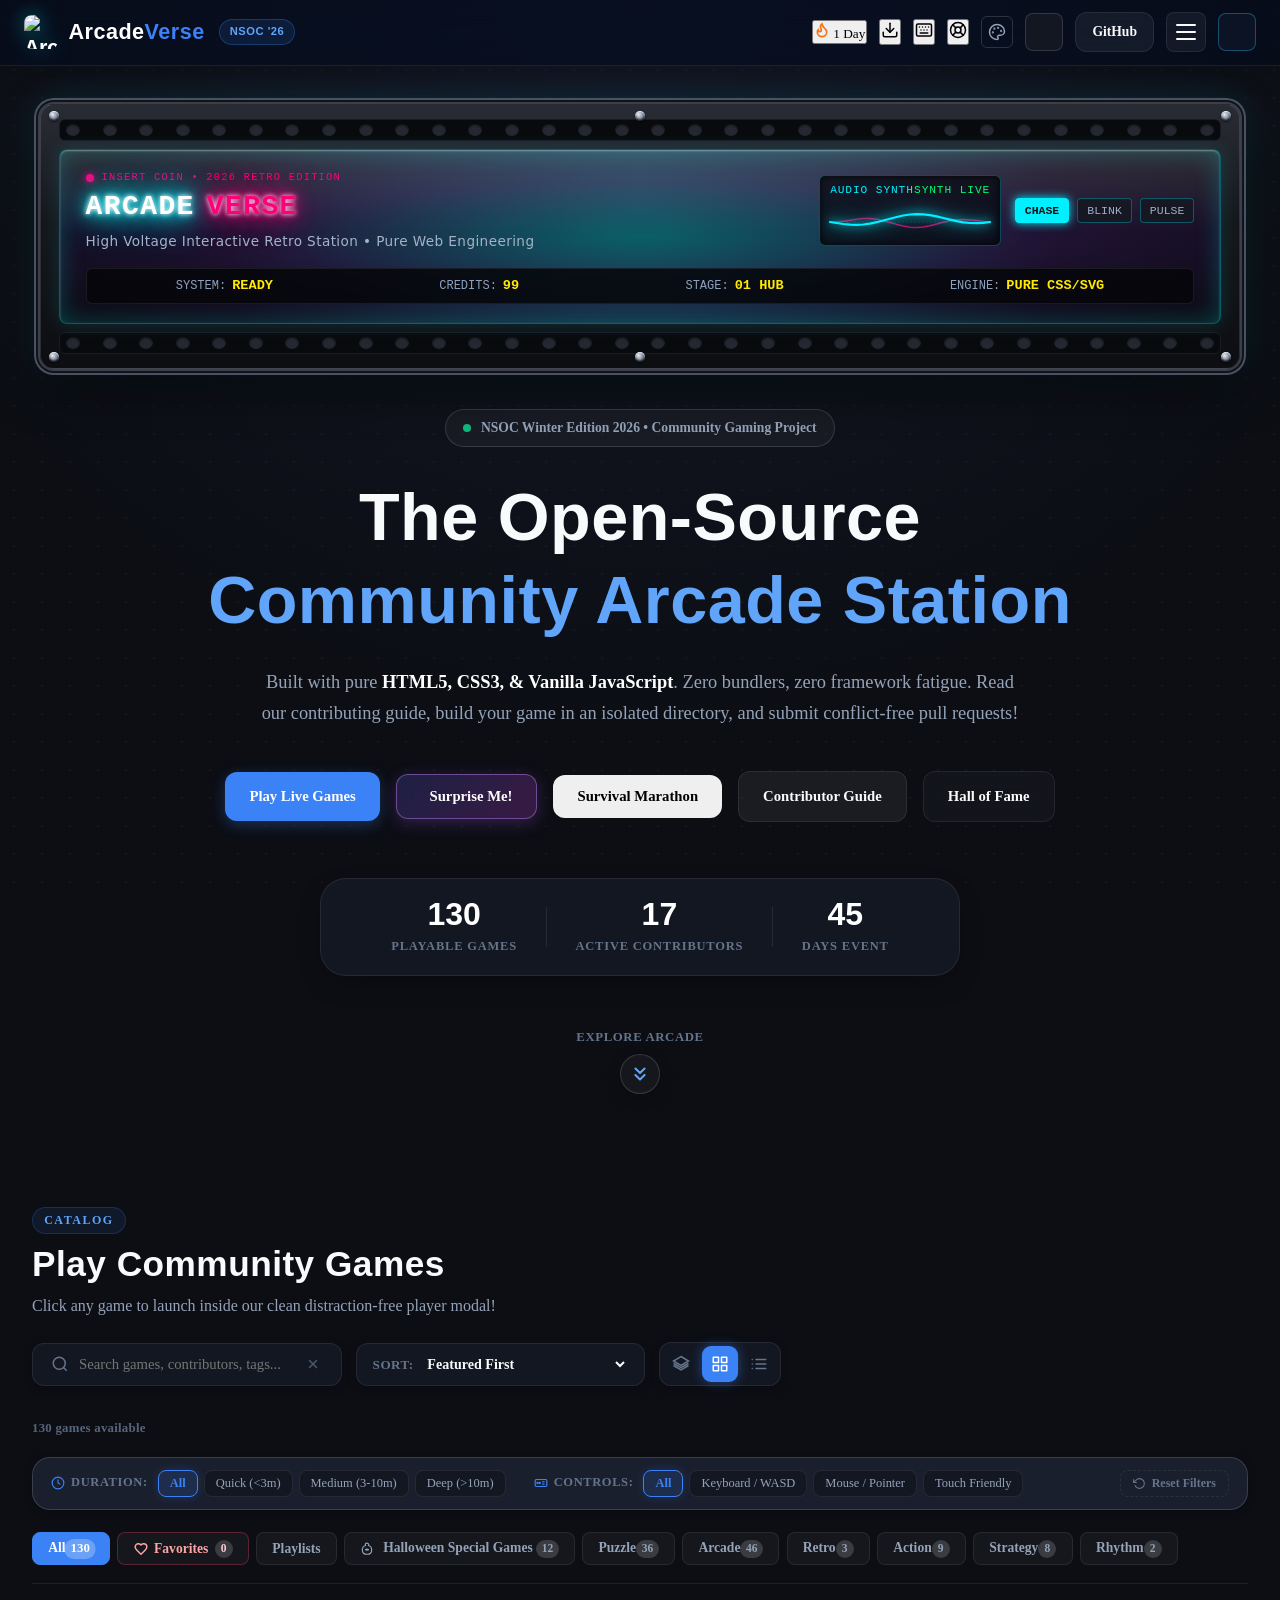
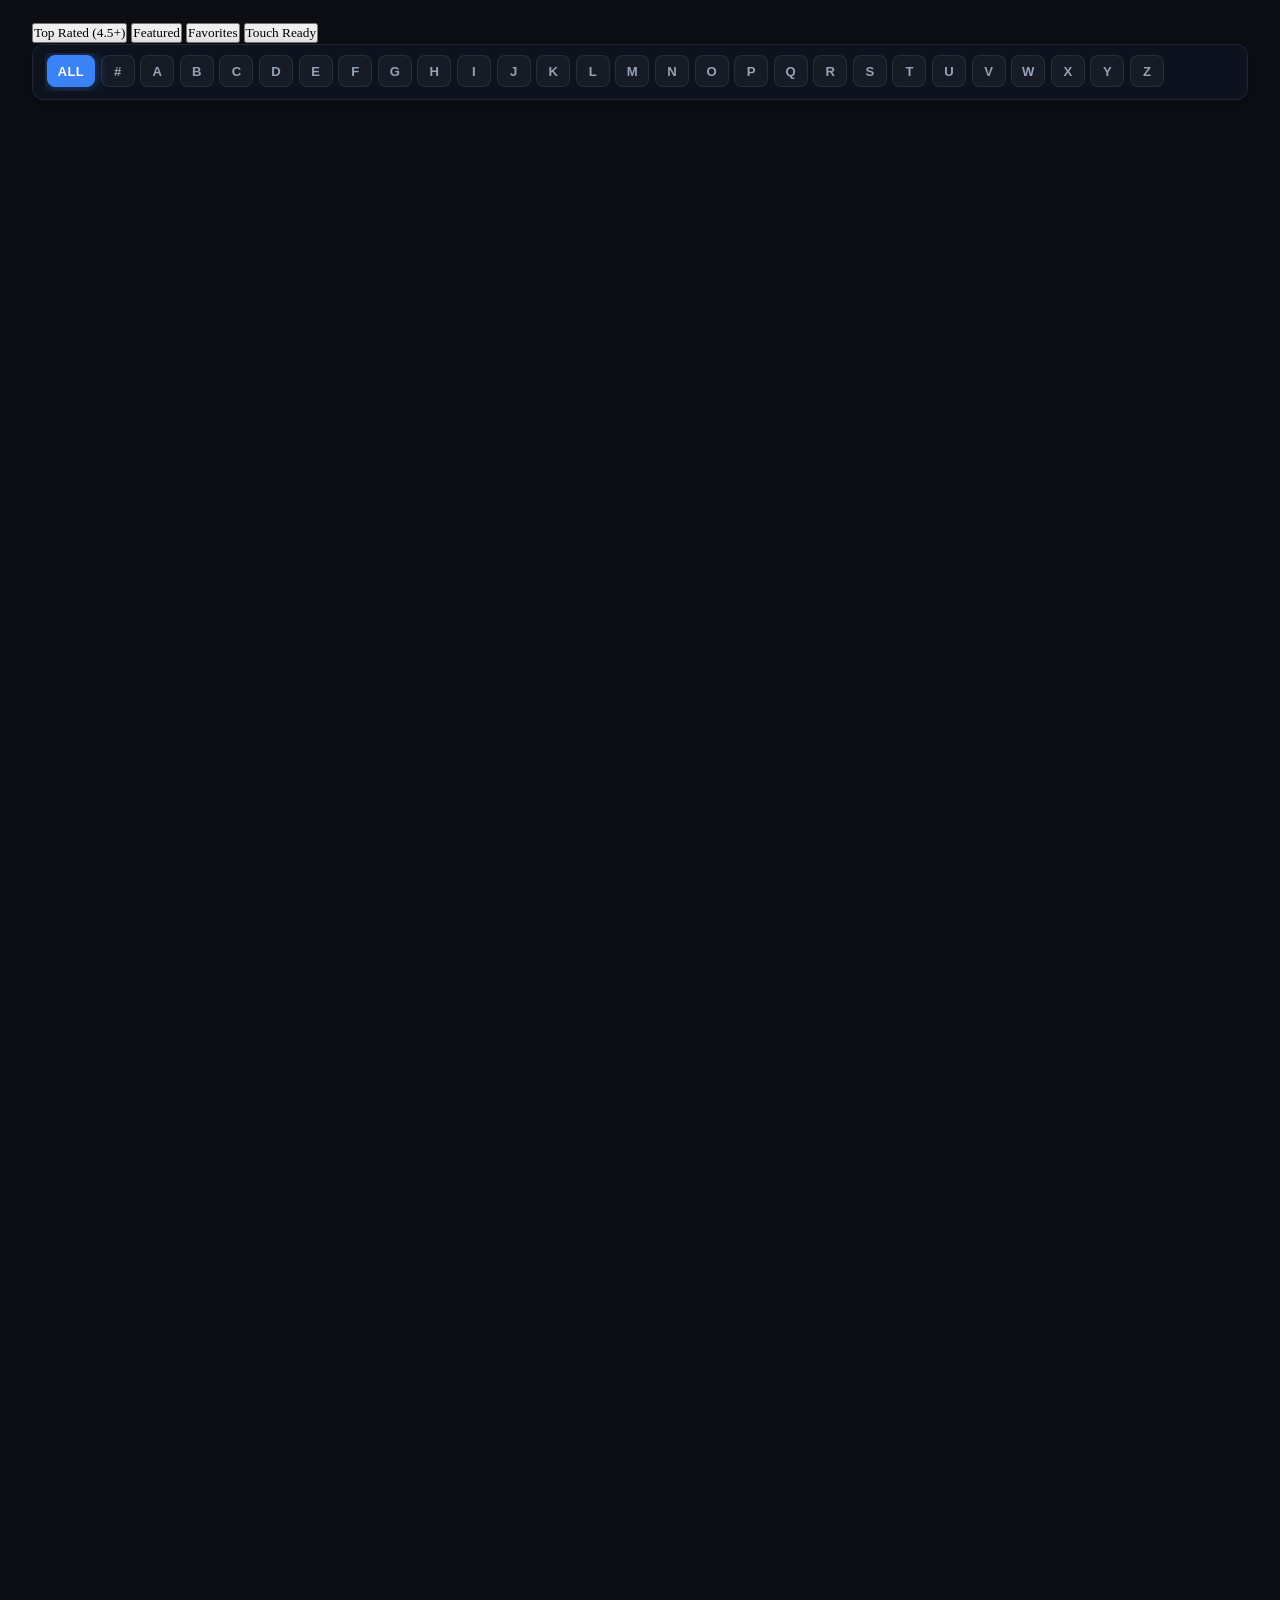
==== index.html @ de647ec3 "Merge 6b9066cf4d682f306acb065de2cf1b43418063fc into 9bf27ac7d16bf9e1dad0ad389557924b13534180" ====
<!DOCTYPE html>
<html lang="en">

<head>
  <meta charset="UTF-8">
  <meta name="viewport" content="width=device-width, initial-scale=1.0">
  <title>ArcadeVerse | Open Source Gaming Platform (NSOC '26)</title>
  <meta name="description"
    content="ArcadeVerse is an open-source community arcade built with pure HTML, CSS, and JS for NSOC Winter Edition 2026.">
  <!-- Open Graph / Twitter Card / JSON-LD (absolute URLs, scrapers do not resolve relative paths) -->
  <link rel="canonical" href="https://arcadeverse-web.vercel.app/">
  <meta property="og:type" content="website">
  <meta property="og:site_name" content="ArcadeVerse">
  <meta property="og:url" content="https://arcadeverse-web.vercel.app/">
  <meta property="og:title" content="ArcadeVerse | Open-Source Community Arcade">
  <meta property="og:description" content="Play dozens of free retro, arcade and horror web games built by the open-source community. No installs, just open and play.">
  <meta property="og:image" content="https://arcadeverse-web.vercel.app/assets/public/arcadeverse-banner.jpg">
  <meta property="og:image:width" content="1200">
  <meta property="og:image:height" content="630">
  <meta property="og:image:alt" content="ArcadeVerse logo, a neon game controller in front of a letter A, next to the text ArcadeVerse">
  <meta name="twitter:card" content="summary_large_image">
  <meta name="twitter:title" content="ArcadeVerse | Open-Source Community Arcade">
  <meta name="twitter:description" content="Play dozens of free retro, arcade and horror web games built by the open-source community. No installs, just open and play.">
  <meta name="twitter:image" content="https://arcadeverse-web.vercel.app/assets/public/arcadeverse-banner.jpg">
  <meta name="twitter:image:alt" content="ArcadeVerse logo, a neon game controller in front of a letter A, next to the text ArcadeVerse">
  <script type="application/ld+json">
  {
    "@context": "https://schema.org",
    "@graph": [
      {
        "@type": "WebSite",
        "@id": "https://arcadeverse-web.vercel.app/#website",
        "url": "https://arcadeverse-web.vercel.app/",
        "name": "ArcadeVerse",
        "description": "Open-source community arcade built with pure HTML, CSS and JS for NSOC Winter Edition 2026.",
        "inLanguage": "en"
      },
      {
        "@type": "CollectionPage",
        "@id": "https://arcadeverse-web.vercel.app/#games",
        "url": "https://arcadeverse-web.vercel.app/",
        "name": "ArcadeVerse Games",
        "description": "Free retro, arcade and horror browser games built by the open-source community.",
        "isPartOf": { "@id": "https://arcadeverse-web.vercel.app/#website" },
        "about": { "@type": "Thing", "name": "Browser video games" }
      }
    ]
  }
  </script>
  <!-- Favicon and Brand Icons -->
  <link rel="icon" type="image/x-icon" href="assets/public/favicon.ico">
  <link rel="icon" type="image/png" sizes="32x32" href="assets/public/favicon-32x32.png">
  <link rel="icon" type="image/png" sizes="192x192" href="assets/public/favicon-192x192.png">
  <link rel="apple-touch-icon" sizes="180x180" href="assets/public/apple-touch-icon.png">
  <link rel="manifest" href="manifest.webmanifest">
  <link rel="preconnect" href="https://fonts.googleapis.com">
  <link rel="preconnect" href="https://fonts.gstatic.com" crossorigin>
  <link href="https://fonts.googleapis.com/css2?family=Cambria+Math&family=Jolly+Lodger&family=Permanent+Marker&display=swap"
    rel="stylesheet">
  <link rel="stylesheet" href="assets/css/style.css">
  <link rel="stylesheet" href="assets/css/card-flip-manual.css">
  <link rel="stylesheet" href="assets/css/isometric-arcade-room.css">
  <link rel="stylesheet" href="assets/css/pages.css">
  <link rel="stylesheet" href="assets/css/daily-challenge.css">
  <link rel="stylesheet" href="assets/css/recently-played.css">
  <link rel="stylesheet" href="assets/css/keyboard-shortcuts.css">
  <link rel="stylesheet" href="assets/css/network-detector.css">
  <link rel="stylesheet" href="assets/css/a11y-engine.css">
  <link rel="stylesheet" href="assets/css/a11y-live-announcer.css">
  <link rel="stylesheet" href="assets/css/a11y-font-switcher.css">
  <link rel="stylesheet" href="assets/css/mobile-dock.css">
  <link rel="stylesheet" href="assets/css/trophy-card.css">
  <link rel="stylesheet" href="assets/css/sound-engine.css">
  <link rel="stylesheet" href="assets/css/game-ratings.css">
  <link rel="stylesheet" href="assets/css/theme-studio.css">
  <link rel="stylesheet" href="assets/css/theme-solarized-cyber.css">
  <link rel="stylesheet" href="assets/css/theme-vector-green.css">
  <link rel="stylesheet" href="assets/css/theme-synthwave-outrun.css">
  <link rel="stylesheet" href="assets/css/gist-cloud-sync.css">
  <link rel="stylesheet" href="assets/css/marquee-header.css">
  <link rel="stylesheet" href="assets/css/halloween.css?v=20261103">
  <!-- Lucide Icons -->
  <script src="https://unpkg.com/lucide@latest"></script>
<link rel="stylesheet" href="assets/css/gravitational-lensing-canvas.css">
</head>

<body>
  <a class="skip-link" href="#main-content">Skip to main content</a>
  <!-- Ambient background lighting -->
  <div class="cyber-grid"></div>
  <div class="glow-orb orb-1"></div>
  <div class="glow-orb orb-2"></div>

  <!-- Header / Navigation -->
  <header class="navbar" id="navbar">
    <div class="nav-container">
      <a href="index.html" class="logo" aria-label="ArcadeVerse Home">
        <img src="assets/public/brand-logo.webp" alt="ArcadeVerse Logo" class="brand-logo-img" width="34" height="34">
        <span class="logo-text">Arcade<span class="gradient-accent">Verse</span></span>
        <span class="nsoc-tag">NSOC '26</span>
      </a>

      <nav class="nav-links" aria-label="Main navigation">
        <a href="index.html" class="nav-item active" aria-current="page"><i data-lucide="gamepad-2"></i> Explore Games</a>
        <a href="leaderboard.html" class="nav-item"><i data-lucide="trophy"></i> Hall of Fame</a>
        <a href="docs.html" class="nav-item"><i data-lucide="file-code-2"></i> Documentation</a>
        <a href="faqs.html" class="nav-item"><i data-lucide="help-circle"></i> FAQs</a>
        <a href="https://github.com/DebasmitaBose0/ArcadeVerse/blob/main/CONTRIBUTING.md" target="_blank" rel="noopener noreferrer" class="nav-item"><i data-lucide="book-open"></i> Contributor Guide</a>
      </nav>

      <div class="nav-actions">
                <button class="backup-restore-btn" id="backup-restore-trigger-btn" type="button" aria-label="Backup & Restore Game Progress" title="Backup & Restore Data">
          <svg width="18" height="18" viewBox="0 0 24 24" fill="none" stroke="currentColor" stroke-width="2" stroke-linecap="round" stroke-linejoin="round">
            <path d="M21 15v4a2 2 0 0 1-2 2H5a2 2 0 0 1-2-2v-4"></path>
            <polyline points="7 10 12 15 17 10"></polyline>
            <line x1="12" y1="15" x2="12" y2="3"></line>
          </svg>
        </button>
        <button class="keyboard-shortcuts-btn" id="shortcuts-trigger-btn" type="button" aria-label="View keyboard shortcuts cheatsheet (?)" title="Keyboard Shortcuts (?)">
          <svg width="18" height="18" viewBox="0 0 24 24" fill="none" stroke="currentColor" stroke-width="2" stroke-linecap="round" stroke-linejoin="round">
            <rect width="20" height="16" x="2" y="4" rx="2"></rect>
            <path d="M6 8h.001M10 8h.001M14 8h.001M18 8h.001M8 12h.001M12 12h.001M16 12h.001M7 16h10"></path>
          </svg>
        </button>
        <button class="a11y-btn-trigger" id="a11y-trigger-btn" type="button" aria-label="Open Accessibility Hub"
          title="Accessibility Hub">
          <svg viewBox="0 0 24 24" width="18" height="18" fill="none" stroke="currentColor" stroke-width="2"
            stroke-linecap="round" stroke-linejoin="round" aria-hidden="true">
            <circle cx="12" cy="12" r="10"></circle>
            <path d="m4.93 4.93 4.24 4.24"></path>
            <path d="m14.83 9.17 4.24-4.24"></path>
            <path d="m14.83 14.83 4.24 4.24"></path>
            <path d="m9.17 14.83-4.24 4.24"></path>
            <circle cx="12" cy="12" r="4"></circle>
          </svg>
        </button>
        <button class="theme-studio-btn" id="theme-studio-trigger-btn" type="button" aria-label="Open Theme Studio & WCAG Contrast Checker (Shift+T)" title="Custom Theme Studio & WCAG Contrast (Shift+T)">
          <svg width="18" height="18" viewBox="0 0 24 24" fill="none" stroke="currentColor" stroke-width="2" stroke-linecap="round" stroke-linejoin="round">
            <circle cx="13.5" cy="6.5" r=".5" fill="currentColor"></circle>
            <circle cx="17.5" cy="10.5" r=".5" fill="currentColor"></circle>
            <circle cx="8.5" cy="7.5" r=".5" fill="currentColor"></circle>
            <circle cx="6.5" cy="12.5" r=".5" fill="currentColor"></circle>
            <path d="M12 2C6.5 2 2 6.5 2 12s4.5 10 10 10c.926 0 1.648-.746 1.648-1.688 0-.437-.18-.835-.437-1.125-.29-.289-.438-.652-.438-1.125a1.64 1.64 0 0 1 1.668-1.668h1.996c3.051 0 5.555-2.503 5.555-5.554C21.965 6.012 17.461 2 12 2z"></path>
          </svg>
        </button>
        <button class="theme-toggle-btn" id="theme-toggle-btn" type="button" aria-label="Toggle dark/light theme"
          title="Toggle dark/light theme">
          <span class="theme-icon-wrap"><i data-lucide="sun"></i></span>
        </button>
        <a href="https://github.com/DebasmitaBose0/ArcadeVerse" target="_blank" rel="noopener noreferrer"
          class="btn btn-secondary btn-sm" title="View repository on GitHub">
          <span><i data-lucide="star"></i> GitHub</span>
        </a>
        <button class="mobile-menu-btn" id="mobile-menu-btn" aria-label="Toggle navigation menu" aria-expanded="false"
          aria-controls="mobile-nav-drawer">
          <span class="hamburger-line"></span>
          <span class="hamburger-line"></span>
          <span class="hamburger-line"></span>
        </button>
      </div>
    </div>

    <!-- Mobile Navigation Drawer / Dropdown -->
    <div class="mobile-nav-drawer" id="mobile-nav-drawer" aria-hidden="true">
      <div class="mobile-nav-content">
        <a href="index.html" class="mobile-nav-item active" aria-current="page">
          <span class="mobile-nav-icon"><i data-lucide="gamepad-2"></i></span>
          <span>Explore Games</span>
        </a>
        <a href="#games" class="mobile-nav-item mobile-favorites-link" id="mobile-favorites-link">
          <span class="mobile-nav-icon" style="color: #f43f5e;"><i data-lucide="heart"></i></span>
          <span>Favorites (<span id="mobile-fav-count">0</span>)</span>
        </a>
        <a href="leaderboard.html" class="mobile-nav-item">
          <span class="mobile-nav-icon"><i data-lucide="trophy"></i></span>
          <span>Hall of Fame</span>
        </a>
        <a href="docs.html" class="mobile-nav-item">
          <span class="mobile-nav-icon"><i data-lucide="file-code-2"></i></span>
          <span>Documentation</span>
        </a>
        <a href="faqs.html" class="mobile-nav-item">
          <span class="mobile-nav-icon"><i data-lucide="help-circle"></i></span>
          <span>FAQs</span>
        </a>
        <a href="https://github.com/DebasmitaBose0/ArcadeVerse/blob/main/CONTRIBUTING.md" target="_blank" rel="noopener noreferrer" class="mobile-nav-item">
          <span class="mobile-nav-icon"><i data-lucide="book-open"></i></span>
          <span>Contributor Guide</span>
        </a>
        <div class="mobile-nav-divider"></div>
        <button class="mobile-nav-item theme-toggle-btn"
          style="width: 100%; border: none; background: transparent; cursor: pointer; text-align: left; padding: 0.75rem 1rem;">
          <span class="mobile-nav-icon theme-icon-wrap"><i data-lucide="sun"></i></span>
          <span class="theme-label-text">Toggle Dark / Light Theme</span>
        </button>
        <a href="https://github.com/DebasmitaBose0/ArcadeVerse" target="_blank" rel="noopener noreferrer"
          class="mobile-github-btn">
          <span><i data-lucide="star"></i> Star on GitHub</span>
        </a>
      </div>
    </div>
  </header>

  <!-- Hero Section -->
  <main id="main-content" tabindex="-1">
    <section class="hero-section">
      <div class="hero-content">
        <div class="hero-badge">
          <span class="pulse-dot"></span> NSOC Winter Edition 2026 • Community Gaming Project
        </div>
        <h1 class="hero-title">
          The Open-Source <br>
          <span class="gradient-text">Community Arcade Station</span>
        </h1>
        <p class="hero-subtitle">
          Built with pure <strong>HTML5, CSS3, & Vanilla JavaScript</strong>. Zero bundlers, zero framework fatigue.
          Read our contributing guide, build your game in an isolated directory, and submit conflict-free pull requests!
        </p>

        <div class="hero-cta-group">
          <a href="#games" class="btn btn-primary">
            <span><i data-lucide="play"></i> Play Live Games</span>
          </a>
          <button type="button" class="btn btn-roulette" id="hero-random-game-btn" aria-label="Play a random surprise game from the arcade catalog" title="Launch a random arcade game!">
            <span class="btn-roulette-inner">
              <i data-lucide="dices" class="dice-icon"></i> <span>Surprise Me!</span>
            </span>
          </button>
          <button type="button" class="btn btn-marathon" id="hero-marathon-btn" aria-label="Launch Arcade Survival Marathon Mode" title="Survive timed continuous multi-game sequence!">
            <span><i data-lucide="zap"></i> Survival Marathon</span>
          </button>
          <a href="https://github.com/DebasmitaBose0/ArcadeVerse/blob/main/CONTRIBUTING.md" target="_blank"
            class="btn btn-secondary">
            <span><i data-lucide="book-open"></i> Contributor Guide</span>
          </a>
          <a href="leaderboard.html" class="btn btn-glass">
            <span><i data-lucide="trophy"></i> Hall of Fame</span>
          </a>
        </div>

        <div class="quick-stats">
          <div class="stat-card" id="stat-card-games" tabindex="0" role="button" aria-haspopup="dialog" aria-label="View Playable Games breakdown">
            <span class="stat-number" id="total-games-count">124</span>
            <span class="stat-label">Playable Games</span>
          </div>
          <div class="stat-divider"></div>
          <div class="stat-card" id="stat-card-contributors" tabindex="0" role="button" aria-haspopup="dialog" aria-label="View Active Contributors summary">
            <span class="stat-number" id="total-contributors-count">48</span>
            <span class="stat-label">Active Contributors</span>
          </div>
          <div class="stat-divider"></div>
          <div class="stat-card">
            <span class="stat-number">45</span>
            <span class="stat-label">Days Event</span>
          </div>
        </div>

        <!-- Animated Scroll Down Arrow -->
        <div class="hero-scroll-indicator">
          <a href="#games" class="scroll-down-arrow" aria-label="Scroll down to games catalog">
            <span class="scroll-arrow-text">Explore Arcade</span>
            <span class="scroll-arrow-icon">
              <svg width="22" height="22" viewBox="0 0 24 24" fill="none" stroke="currentColor" stroke-width="2.2"
                stroke-linecap="round" stroke-linejoin="round">
                <path d="M7 13l5 5 5-5M7 6l5 5 5-5" />
              </svg>
            </span>
          </a>
        </div>
      </div>
    </section>

    <!-- Daily Mystery Mission Quest Mount -->
    <div id="daily-challenge-mount" class="daily-challenge-section"></div>

<!-- Games Showcase Section -->
    <section class="games-section" id="games">
      <div id="games-catalog" aria-hidden="true"></div>
      <div class="games-section-header">
        <div class="games-header-left">
          <span class="section-tag">CATALOG</span>
          <h2 class="section-title">Play Community Games</h2>
          <p class="section-subtitle">Click any game to launch inside our clean distraction-free player modal!</p>
        </div>

        <!-- Search & Sort Controls Toolbar -->
        <div class="games-toolbar-controls">
          <div class="search-box" id="search-box-wrapper">
            <svg width="18" height="18" viewBox="0 0 24 24" fill="none" stroke="currentColor" stroke-width="2" aria-hidden="true">
              <circle cx="11" cy="11" r="8"></circle>
              <line x1="21" y1="21" x2="16.65" y2="16.65"></line>
            </svg>
            <input type="text" id="game-search-input" placeholder="Search games, contributors, tags..."
              aria-label="Search games, contributors or tags" autocomplete="off">
            <button type="button" class="search-clear-btn" id="search-clear-btn" aria-label="Clear search" title="Clear search" hidden>
              <svg width="14" height="14" viewBox="0 0 24 24" fill="none" stroke="currentColor" stroke-width="2.5" stroke-linecap="round" stroke-linejoin="round" aria-hidden="true">
                <line x1="18" y1="6" x2="6" y2="18"></line>
                <line x1="6" y1="6" x2="18" y2="18"></line>
              </svg>
            </button>
          </div>

          <div class="sort-box">
            <label for="catalog-sort-select" class="sort-label">Sort:</label>
            <select id="catalog-sort-select" class="sort-select" aria-label="Sort games by">
              <option value="featured">Featured First</option>
              <option value="az">Title (A–Z)</option>
              <option value="za">Title (Z–A)</option>
              <option value="rating">Highest Rated (Stars)</option>
              <option value="newest">Newest Added</option>
              <option value="difficulty">Difficulty (Beginner to Expert)</option>
              <option value="popularity">Most Played</option>
            </select>
          </div>

          <!-- Catalog Layout Switcher -->
          <div class="catalog-view-switcher" role="group" aria-label="Catalog layout view">
            <button type="button" class="view-toggle-btn" id="view-floor-btn" data-view="floor" aria-label="Arcade Floor Plan" aria-pressed="false" title="Arcade Floor Plan">
              <svg width="18" height="18" viewBox="0 0 24 24" fill="none" stroke="currentColor" stroke-width="2" aria-hidden="true"><path d="m12 2 10 6-10 6L2 8l10-6Zm-10 12 10 6 10-6M2 11l10 6 10-6"/></svg>
            </button>
            <button type="button" class="view-toggle-btn active" id="view-grid-btn" data-view="grid" aria-label="Grid View" aria-pressed="true" title="Card Grid View">
              <svg width="18" height="18" viewBox="0 0 24 24" fill="none" stroke="currentColor" stroke-width="2" stroke-linecap="round" stroke-linejoin="round" aria-hidden="true">
                <rect x="3" y="3" width="7" height="7"></rect>
                <rect x="14" y="3" width="7" height="7"></rect>
                <rect x="14" y="14" width="7" height="7"></rect>
                <rect x="3" y="14" width="7" height="7"></rect>
              </svg>
            </button>
            <button type="button" class="view-toggle-btn" id="view-list-btn" data-view="list" aria-label="Compact List View" aria-pressed="false" title="Compact List View">
              <svg width="18" height="18" viewBox="0 0 24 24" fill="none" stroke="currentColor" stroke-width="2" stroke-linecap="round" stroke-linejoin="round" aria-hidden="true">
                <line x1="8" y1="6" x2="21" y2="6"></line>
                <line x1="8" y1="12" x2="21" y2="12"></line>
                <line x1="8" y1="18" x2="21" y2="18"></line>
                <line x1="3" y1="6" x2="3.01" y2="6"></line>
                <line x1="3" y1="12" x2="3.01" y2="12"></line>
                <line x1="3" y1="18" x2="3.01" y2="18"></line>
              </svg>
            </button>
          </div>
        </div>
      </div>

      <!-- Live Results Count & Active Filter Indicator -->
      <div class="search-results-bar" id="search-results-bar" aria-live="polite" aria-atomic="true">
        <span class="results-count" id="catalog-results-count"></span>
        <div class="search-tags-row" id="search-tags-row" aria-label="Quick tag filters"></div>
      </div>

      <!-- Faceted Filter Sub-Bar: Duration & Control Scheme -->
      <div class="faceted-filter-bar" id="faceted-filter-bar">
        <div class="facet-group" role="group" aria-label="Filter by estimated play duration">
          <span class="facet-label">
            <svg width="14" height="14" viewBox="0 0 24 24" fill="none" stroke="currentColor" stroke-width="2"><circle cx="12" cy="12" r="10"></circle><polyline points="12 6 12 12 16 14"></polyline></svg>
            Duration:
          </span>
          <div class="facet-chips" id="duration-facet-chips">
            <button class="facet-chip active" data-duration="all" type="button">All</button>
            <button class="facet-chip" data-duration="quick" type="button" title="Quick sessions (< 3 mins)">Quick (&lt;3m)</button>
            <button class="facet-chip" data-duration="medium" type="button" title="Standard sessions (3 - 10 mins)">Medium (3-10m)</button>
            <button class="facet-chip" data-duration="long" type="button" title="Extended / Narrative sessions (> 10 mins)">Deep (&gt;10m)</button>
          </div>
        </div>

        <div class="facet-group" role="group" aria-label="Filter by input control scheme">
          <span class="facet-label">
            <svg width="14" height="14" viewBox="0 0 24 24" fill="none" stroke="currentColor" stroke-width="2"><rect x="2" y="6" width="20" height="12" rx="2"></rect><circle cx="6" cy="12" r="1"></circle><circle cx="10" cy="12" r="1"></circle><line x1="14" y1="10" x2="18" y2="10"></line><line x1="14" y1="14" x2="18" y2="14"></line></svg>
            Controls:
          </span>
          <div class="facet-chips" id="controls-facet-chips">
            <button class="facet-chip active" data-controls="all" type="button">All</button>
            <button class="facet-chip" data-controls="keyboard" type="button">Keyboard / WASD</button>
            <button class="facet-chip" data-controls="mouse" type="button">Mouse / Pointer</button>
            <button class="facet-chip" data-controls="touch" type="button">Touch Friendly</button>
          </div>
        </div>

        <button class="btn-reset-facets" id="btn-reset-facets" type="button" title="Reset all facet filters">
          <svg width="13" height="13" viewBox="0 0 24 24" fill="none" stroke="currentColor" stroke-width="2"><polyline points="1 4 1 10 7 10"></polyline><path d="M3.51 15a9 9 0 1 0 2.13-9.36L1 10"></path></svg>
          Reset Filters
        </button>
        <div class="active-filters-summary" id="active-filters-summary" style="display: none;"></div>
      </div>

      <!-- Full-Width Category Filter Pills Bar -->
      <div class="category-pills-bar">
        <div class="category-pills" id="category-pills" role="tablist" aria-label="Filter games by category">
          <button class="pill active" data-category="all" role="tab" aria-selected="true">All</button>
          <button class="pill pill-favorites" data-category="favorites" role="tab" aria-selected="false">
            <span class="pill-fav-icon" aria-hidden="true">
              <svg width="14" height="14" viewBox="0 0 24 24" fill="none" stroke="currentColor" stroke-width="2.5" stroke-linecap="round" stroke-linejoin="round">
                <path d="M19 14c1.49-1.46 3-3.21 3-5.5A5.5 5.5 0 0 0 16.5 3c-1.76 0-3 .5-4.5 2-1.5-1.5-2.74-2-4.5-2A5.5 5.5 0 0 0 2 8.5c0 2.3 1.5 4.05 3 5.5l7 7Z"/>
              </svg>
            </span> Favorites <span class="favorites-count-badge"
              id="favorites-count-badge" aria-label="0 favorites saved">0</span>
          </button>
          <button class="pill pill-playlists" id="trigger-playlists-btn" type="button" aria-label="Open Custom Playlists" aria-controls="playlist-drawer" aria-expanded="false">
            <span class="pill-playlist-icon"><i data-lucide="library"></i></span> Playlists
          </button>
          <button class="pill pill-halloween" data-category="Halloween">
            <span class="pill-halloween-icon" aria-hidden="true">
              <svg viewBox="0 0 24 24" fill="none" stroke="currentColor" stroke-width="2" width="14" height="14">
                <path d="M12 2c-1.5 0-3 1.2-3 2.5 0 .5.2 1 .5 1.5C6 7 4 10 4 13.5 4 18 7.5 21 12 21s8-3 8-7.5c0-3.5-2-6.5-5.5-7.5.3-.5.5-1 .5-1.5 0-1.3-1.5-2.5-3-2.5z"></path>
                <path d="M9 12l1.5 2L12 12l1.5 2L15 12"></path>
              </svg>
            </span>
            Halloween Special Games
          </button>
          <button class="pill" data-category="Puzzle">Puzzle</button>
          <button class="pill" data-category="Arcade">Arcade</button>
          <button class="pill" data-category="Retro">Retro</button>
          <button class="pill" data-category="Action">Action</button>
          <button class="pill" data-category="Strategy">Strategy</button>
          <button class="pill" data-category="Rhythm">Rhythm</button>
        </div>
      </div>

      <!-- Secondary Horizontal Multi-Select Tag Filter Bar (#738) -->
      <div class="tag-filter-bar" id="tag-filter-bar" role="group" aria-label="Secondary tag filters">
        <div class="tag-filter-pills" id="tag-filter-pills">
          <button class="tag-pill" data-tag="top-rated" type="button" aria-pressed="false">
            <span class="tag-pill-icon"><i data-lucide="star"></i></span> Top Rated (4.5+)
          </button>
          <button class="tag-pill" data-tag="featured" type="button" aria-pressed="false">
            <span class="tag-pill-icon"><i data-lucide="flame"></i></span> Featured
          </button>
          <button class="tag-pill" data-tag="favorites" type="button" aria-pressed="false">
            <span class="tag-pill-icon"><i data-lucide="heart"></i></span> Favorites
          </button>
          <button class="tag-pill" data-tag="touch" type="button" aria-pressed="false">
            <span class="tag-pill-icon"><i data-lucide="smartphone"></i></span> Touch Ready
          </button>
          <span class="tag-filter-count" id="tag-filter-count" style="display: none;">0 matches</span>
        </div>
      </div>

      <!-- Horizontal A-Z Alphabetical Jump Bar -->
      <nav class="az-jump-bar-container" id="az-jump-bar-container" aria-label="Alphabetical title index">
        <div class="az-jump-bar" id="az-jump-bar" role="toolbar" aria-label="Filter games by first letter of title">
          <button class="az-btn active" data-letter="all" type="button" aria-pressed="true" title="Show all games">ALL</button>
          <button class="az-btn" data-letter="#" type="button" aria-pressed="false" title="Titles starting with digits or symbols">#</button>
          <button class="az-btn" data-letter="A" type="button" aria-pressed="false">A</button>
          <button class="az-btn" data-letter="B" type="button" aria-pressed="false">B</button>
          <button class="az-btn" data-letter="C" type="button" aria-pressed="false">C</button>
          <button class="az-btn" data-letter="D" type="button" aria-pressed="false">D</button>
          <button class="az-btn" data-letter="E" type="button" aria-pressed="false">E</button>
          <button class="az-btn" data-letter="F" type="button" aria-pressed="false">F</button>
          <button class="az-btn" data-letter="G" type="button" aria-pressed="false">G</button>
          <button class="az-btn" data-letter="H" type="button" aria-pressed="false">H</button>
          <button class="az-btn" data-letter="I" type="button" aria-pressed="false">I</button>
          <button class="az-btn" data-letter="J" type="button" aria-pressed="false">J</button>
          <button class="az-btn" data-letter="K" type="button" aria-pressed="false">K</button>
          <button class="az-btn" data-letter="L" type="button" aria-pressed="false">L</button>
          <button class="az-btn" data-letter="M" type="button" aria-pressed="false">M</button>
          <button class="az-btn" data-letter="N" type="button" aria-pressed="false">N</button>
          <button class="az-btn" data-letter="O" type="button" aria-pressed="false">O</button>
          <button class="az-btn" data-letter="P" type="button" aria-pressed="false">P</button>
          <button class="az-btn" data-letter="Q" type="button" aria-pressed="false">Q</button>
          <button class="az-btn" data-letter="R" type="button" aria-pressed="false">R</button>
          <button class="az-btn" data-letter="S" type="button" aria-pressed="false">S</button>
          <button class="az-btn" data-letter="T" type="button" aria-pressed="false">T</button>
          <button class="az-btn" data-letter="U" type="button" aria-pressed="false">U</button>
          <button class="az-btn" data-letter="V" type="button" aria-pressed="false">V</button>
          <button class="az-btn" data-letter="W" type="button" aria-pressed="false">W</button>
          <button class="az-btn" data-letter="X" type="button" aria-pressed="false">X</button>
          <button class="az-btn" data-letter="Y" type="button" aria-pressed="false">Y</button>
          <button class="az-btn" data-letter="Z" type="button" aria-pressed="false">Z</button>
        </div>
      </nav>

      <!-- Games Grid Container -->
      <div class="games-grid" id="games-grid">
        <!-- Rendered dynamically by app.js (Includes Memory Matrix and "Add More Games" card) -->
      </div>
    </section>

    <!-- Dedicated Advanced Toolcards Banner -->
    <section class="tools-showcase-section" id="contributor-resources">
      <div class="section-header center">
        <span class="section-tag">CONTRIBUTOR ARCHITECTURE</span>
        <h2 class="section-title">Everything Built For Contributors</h2>
        <p class="section-subtitle">Official resources, automated tooling, and architectural standards for NSOC Winter
          Edition 2026.</p>
      </div>

      <div class="tools-grid">
        <a href="leaderboard.html" class="tool-portal-card">
          <div class="tool-icon"><i data-lucide="trophy"></i></div>
          <h3>Hall of Fame Leaderboard</h3>
          <p>Live rankings, verified commit points, tier multipliers, and official holographic achievement certificates.
          </p>
          <span class="tool-link-text">View Leaderboard &rarr;</span>
        </a>

        <a href="https://github.com/DebasmitaBose0/ArcadeVerse/blob/main/CONTRIBUTING.md" target="_blank"
          rel="noopener noreferrer" class="tool-portal-card">
          <div class="tool-icon"><i data-lucide="book-open"></i></div>
          <h3>Contribution Guidelines</h3>
          <p>Step-by-step git PR workflow, isolated directory standards, and zero-conflict repository governance.</p>
          <span class="tool-link-text">Read Guidelines &rarr;</span>
        </a>

        <a href="https://github.com/DebasmitaBose0/ArcadeVerse/blob/main/ARCHITECTURE.md" target="_blank"
          rel="noopener noreferrer" class="tool-portal-card">
          <div class="tool-icon"><i data-lucide="layers"></i></div>
          <h3>Platform Architecture</h3>
          <p>Specifications for the isolated 4-file game structure: index.html, style.css, game.js, and game.json.</p>
          <span class="tool-link-text">View Architecture &rarr;</span>
        </a>

        <a href="https://github.com/DebasmitaBose0/ArcadeVerse/issues" target="_blank" rel="noopener noreferrer"
          class="tool-portal-card">
          <div class="tool-icon"><i data-lucide="git-pull-request"></i></div>
          <h3>Issues & PR Tracker</h3>
          <p>Submit new mini-game proposals, claim feature tracks, and collaborate with maintainers on GitHub.</p>
          <span class="tool-link-text">Explore Issues &rarr;</span>
        </a>
      </div>
    </section>
  </main>

  <!-- Interactive Modal / Fullscreen Play Launcher -->
  <div class="game-modal" id="game-modal" role="dialog" aria-modal="true" aria-hidden="true">
    <div class="modal-overlay" id="modal-overlay"></div>
    <div class="modal-window">
      <div class="modal-topbar">
        <div class="modal-game-info">
          <span class="badge" id="modal-game-badge">Puzzle</span>
          <h3 id="modal-game-title">Quantum Memory Matrix</h3>
          <span class="author-tag" id="modal-game-author">By @Debasmita</span>
        </div>
        <div class="modal-controls">
          <button class="btn btn-sm btn-icon" id="modal-share-score-btn" title="Share High Score" aria-label="Share High Score">
            <svg width="18" height="18" viewBox="0 0 24 24" fill="none" stroke="currentColor" stroke-width="2">
              <circle cx="18" cy="5" r="3"></circle>
              <circle cx="6" cy="12" r="3"></circle>
              <circle cx="18" cy="19" r="3"></circle>
              <line x1="8.59" y1="13.51" x2="15.42" y2="17.49"></line>
              <line x1="15.41" y1="6.51" x2="8.59" y2="10.49"></line>
            </svg>
          </button>
          <button class="btn btn-sm btn-icon" id="modal-fav-btn" title="Save to Favorites" aria-label="Save to Favorites" aria-pressed="false">
            <svg width="18" height="18" viewBox="0 0 24 24" fill="none" stroke="currentColor" stroke-width="2"
              class="modal-fav-icon">
              <path
                d="M19 14c1.49-1.46 3-3.21 3-5.5A5.5 5.5 0 0 0 16.5 3c-1.76 0-3 .5-4.5 2-1.5-1.5-2.74-2-4.5-2A5.5 5.5 0 0 0 2 8.5c0 2.3 1.5 4.05 3 5.5l7 7Z" />
            </svg>
          </button>
          <div class="modal-volume-wrapper" id="modal-volume-wrapper">
            <button class="btn btn-sm btn-icon" id="modal-sound-btn" title="Mute Game Audio (M)" aria-label="Toggle game audio">
              <svg width="18" height="18" viewBox="0 0 24 24" fill="none" stroke="currentColor" stroke-width="2" class="modal-sound-icon" aria-hidden="true">
                <polygon points="11 5 6 9 2 9 2 15 6 15 11 19 11 5"></polygon>
                <path d="M15.54 8.46a5 5 0 0 1 0 7.07"></path>
                <path d="M19.07 4.93a10 10 0 0 1 0 14.14"></path>
              </svg>
            </button>
            <div class="modal-volume-popover" id="modal-volume-popover" role="dialog" aria-label="Volume Slider">
              <div class="volume-slider-inner">
                <span class="volume-popover-label" id="volume-percentage-label">100%</span>
                <input type="range" id="modal-volume-slider" min="0" max="100" value="100" step="1" aria-label="Game Master Volume">
              </div>
            </div>
          </div>
          <button class="btn btn-sm btn-icon" id="reload-btn" title="Restart Game">
            <svg width="18" height="18" viewBox="0 0 24 24" fill="none" stroke="currentColor" stroke-width="2">
              <path d="M23 4v6h-6M1 20v-6h6" />
              <path d="M3.51 9a9 9 0 0 1 14.85-3.36L23 10M1 14l4.64 4.36A9 9 0 0 0 20.49 15" />
            </svg>
          </button>
          <button class="btn btn-sm btn-icon" id="fullscreen-btn" title="Toggle Fullscreen">
            <svg width="18" height="18" viewBox="0 0 24 24" fill="none" stroke="currentColor" stroke-width="2">
              <path d="M8 3H5a2 2 0 0 0-2 2v3m18 0V5a2 2 0 0 0-2-2h-3m0 18h3a2 2 0 0 0 2-2v-3M3 16v3a2 2 0 0 0 2 2h3">
              </path>
            </svg>
          </button>
          <a href="#" target="_blank" class="btn btn-sm btn-icon" id="new-tab-btn" title="Open in New Tab">
            <svg width="18" height="18" viewBox="0 0 24 24" fill="none" stroke="currentColor" stroke-width="2">
              <path d="M18 13v6a2 2 0 0 1-2 2H5a2 2 0 0 1-2-2V8a2 2 0 0 1 2-2h6"></path>
              <polyline points="15 3 21 3 21 9"></polyline>
              <line x1="10" y1="14" x2="21" y2="3"></line>
            </svg>
          </a>
          <button class="btn btn-sm btn-icon" id="modal-report-bug-btn" title="Report Bug on this Game" aria-label="Report Bug on this Game">
            <svg width="18" height="18" viewBox="0 0 24 24" fill="none" stroke="currentColor" stroke-width="2">
              <circle cx="12" cy="12" r="10"></circle>
              <line x1="12" y1="8" x2="12" y2="12"></line>
              <line x1="12" y1="16" x2="12.01" y2="16"></line>
            </svg>
          </button>
          <button class="btn btn-sm btn-close" id="close-modal-btn" title="Close Game (Esc)" aria-label="Close Game">
            <svg width="20" height="20" viewBox="0 0 24 24" fill="none" stroke="currentColor" stroke-width="2.2"
              stroke-linecap="round" stroke-linejoin="round">
              <line x1="18" y1="6" x2="6" y2="18"></line>
              <line x1="6" y1="6" x2="18" y2="18"></line>
            </svg>
          </button>
        </div>
      </div>
      <div class="modal-frame-wrapper">
        <iframe id="game-iframe" src="" title="Game Frame" frameborder="0" sandbox="allow-scripts allow-same-origin allow-forms allow-popups"></iframe>
        <div id="game-loader-skeleton" class="game-loader-skeleton" role="status" aria-live="polite">
          <span class="game-loader-spinner" aria-hidden="true"></span>
          <span class="game-loader-text">BOOTING ARCADE MATRIX...</span>
        </div>
      </div>
    </div>
  </div>

  <!-- Footer -->
  <footer class="footer">
    <div class="footer-inner-wrap" style="max-width: 1280px; margin: 0 auto;">
      <div class="footer-admin-strip">
        <div class="footer-admin-left">
          <span class="footer-admin-badge"><i data-lucide="shield-check" style="width: 13px; height: 13px;"></i> Project Administration</span>
          <div class="footer-admin-details">
            <strong class="footer-admin-name">Debasmita Bose</strong>
            <span class="footer-admin-event">• NSOC Winter Edition 2026</span>
          </div>
        </div>
        <div class="footer-admin-right">
          <span class="footer-admin-status"><span class="status-dot"></span> Accepting Manual PRs</span>
          <a href="https://github.com/DebasmitaBose0/ArcadeVerse" target="_blank" rel="noopener noreferrer" class="btn btn-github-highlight btn-sm" style="padding: 0.35rem 0.85rem; font-size: 0.8rem;">
            <i data-lucide="git-pull-request" style="width: 13px; height: 13px;"></i> Contribute
          </a>
        </div>
      </div>
    </div>
    <div class="footer-container">
      <div class="footer-col">
        <div class="logo">
          <img src="assets/public/brand-logo.webp" alt="ArcadeVerse Logo" class="brand-logo-img" width="34" height="34">
          <span class="logo-text">Arcade<span class="gradient-accent">Verse</span></span>
        </div>
        <p class="footer-desc">An open-source flagship gaming initiative for NSOC Winter Edition 2026. Designed for
          seamless, conflict-free manual open source contributions.</p>
        <div class="footer-cta-wrapper" style="margin-top: 1.4rem;">
          <a href="https://github.com/DebasmitaBose0/ArcadeVerse" target="_blank" rel="noopener noreferrer"
            class="btn btn-github-highlight" title="Star and view ArcadeVerse on GitHub">
            <span class="github-star-icon"><i data-lucide="star"></i></span>
            <span class="github-btn-text">GitHub</span>
          </a>
        </div>
      </div>

      <div class="footer-col">
        <h4>Explore Platform</h4>
        <ul class="footer-list">
          <li><a href="index.html"><i data-lucide="gamepad-2"></i> Explore All Games</a></li>
          <li><a href="leaderboard.html"><i data-lucide="trophy"></i> Hall of Fame</a></li>
          <li><a href="docs.html"><i data-lucide="file-code-2"></i> Documentation</a></li>
          <li><a href="faqs.html"><i data-lucide="help-circle"></i> FAQs</a></li>
          <li><a href="contributing.html"><i data-lucide="book-open"></i> Contributor Guidelines</a></li>
        </ul>
      </div>

      <div class="footer-col">
        <h4>Legal & Policies</h4>
        <ul class="footer-list">
          <li><a href="terms.html"><i data-lucide="file-text"></i> Terms of Service</a></li>
          <li><a href="privacy.html"><i data-lucide="shield"></i> Privacy Policy</a></li>
          <li><a href="code-of-conduct.html"><i data-lucide="heart-handshake"></i> Code of Conduct</a></li>
          <li><a href="https://github.com/DebasmitaBose0/ArcadeVerse/blob/main/SECURITY.md" target="_blank" rel="noopener noreferrer"><i data-lucide="lock"></i> Security Policy</a></li>
          <li><a href="https://github.com/DebasmitaBose0/ArcadeVerse/blob/main/LICENSE" target="_blank" rel="noopener noreferrer"><i data-lucide="file-check"></i> MIT License</a></li>
        </ul>
      </div>

      
    </div>

    <div class="footer-bottom">
      <div class="footer-bottom-content">
        <p>© 2026 ArcadeVerse • Open Source under MIT License • NSOC Winter Edition 2026</p>
        <div class="footer-bottom-links">
          <a href="terms.html">Terms</a>
          <span>•</span>
          <a href="privacy.html">Privacy</a>
          <span>•</span>
          <a href="docs.html">Docs</a>
          <span>•</span>
          <a href="faqs.html">FAQs</a>
          <span>•</span>
          <a href="#" id="footer-synth-studio-btn">Synth Studio</a>
          <span>•</span>
          <a href="assets/labs/morse.html">Morse Telegraph</a>
          <span>•</span>
          <button id="lens-toggle" type="button" aria-pressed="false">Toggle lensing starfield</button>
          <a href="assets/labs/lensing.html">Lensing studio</a>
          <span>•</span>
          <button type="button" class="footer-link-btn" id="footer-storage-manager-btn" style="background:none;border:none;color:inherit;font:inherit;cursor:pointer;padding:0;text-decoration:underline;">Storage</button>
          <span>•</span>
          <a href="https://github.com/DebasmitaBose0/ArcadeVerse" target="_blank" rel="noopener noreferrer">GitHub Repository</a>
        </div>
      </div>
    </div>
  </footer>

  <script src="assets/js/gravitational-lensing-canvas.js"></script>
  <!-- Scripts -->
  <script src="assets/js/navbar.js"></script>
  <script src="assets/js/games-registry.js"></script>
  <script src="assets/js/playtime-heatmap.js"></script>
  <script src="assets/js/dev-asset-auditor.js"></script>
  <script src="assets/js/storage-inspector-lab.js"></script>
  <script src="assets/js/storage-manager.js"></script>
  <script src="assets/js/arcade-token-dispenser.js"></script>
  <script src="assets/js/arcade-ticket-dispenser.js"></script>
  <script src="assets/js/isometric-arcade-room.js"></script>
  <script src="assets/js/virtual-grid.js"></script>
  <script src="assets/js/card-flip-manual.js"></script>
  <script src="assets/js/rating-histogram.js"></script>
  <script src="assets/js/snapshot-studio.js"></script>
  <script src="assets/js/app.js"></script>
  <script src="assets/js/halloween.js"></script>
  <script src="assets/js/daily-challenge.js"></script>
  <script src="assets/js/recently-played.js"></script>
  <script src="assets/js/keyboard-shortcuts.js"></script>
  <script src="assets/js/network-detector.js"></script>
  <script src="assets/js/a11y-audio-beacon.js"></script>
  <script src="assets/js/a11y-screen-magnifier.js"></script>
  <script src="assets/js/a11y-engine.js"></script>
  <script src="assets/js/a11y-live-announcer.js"></script>
  <script src="assets/js/a11y-font-switcher.js"></script>
  <script src="assets/js/mobile-dock.js"></script>
  <script src="assets/js/ambient-arcade-hall.js"></script>
  <script src="assets/js/trophy-card.js"></script>
  <script src="assets/js/sound-engine.js"></script>
  <script src="assets/js/game-ratings.js"></script>
  <script src="assets/js/playlist-manager.js"></script>
  <script src="assets/js/report-bug-helper.js"></script>
  <script src="assets/js/arcade-gamepad.js"></script>
  <script src="assets/js/touch-joystick.js"></script>
  <script src="assets/js/storage-manager.js"></script>
  <script src="assets/js/gist-cloud-sync.js"></script>
  <script src="assets/js/theme-studio.js"></script>
  <script src="assets/js/theme-customizer.js"></script>
  <script src="assets/js/arcade-punchcard.js"></script>
  <script src="assets/js/marquee-header.js"></script>
  <script src="assets/js/arcade-particles.js"></script>
  <script src="assets/js/cursor-trails.js"></script>
  <script>
    if (window.lucide) {
      lucide.createIcons();
    }
  </script>
  <!-- Structured data generated from the games registry so the count never goes stale -->
  <script>
    (function () {
      var BASE = "https://arcadeverse-web.vercel.app/";
      function gameLd(g) {
        return {
          "@type": "VideoGame",
          "name": g.title,
          "description": g.description,
          "url": BASE + g.path,
          "genre": g.category,
          "author": { "@type": "Person", "name": g.author },
          "applicationCategory": "Game",
          "gamePlatform": "Web Browser",
          "operatingSystem": "Any",
          "inLanguage": "en",
          "offers": { "@type": "Offer", "price": "0", "priceCurrency": "USD" }
        };
      }
      function setLd(id, data) {
        var el = document.getElementById(id);
        if (!el) {
          el = document.createElement("script");
          el.type = "application/ld+json";
          el.id = id;
          document.head.appendChild(el);
        }
        el.textContent = JSON.stringify(data);
      }
      if (typeof GAMES_REGISTRY !== "undefined" && Array.isArray(GAMES_REGISTRY)) {
        setLd("ld-game-list", {
          "@context": "https://schema.org",
          "@type": "ItemList",
          "name": "ArcadeVerse Games",
          "numberOfItems": GAMES_REGISTRY.length,
          "itemListElement": GAMES_REGISTRY.map(function (g, i) {
            return { "@type": "ListItem", "position": i + 1, "item": gameLd(g) };
          })
        });
      }
      // The game that is open in the modal gets its own VideoGame entry
      window.addEventListener("arcadeverse:game-launched", function (e) {
        if (!e.detail) return;
        var ld = gameLd(e.detail);
        ld["@context"] = "https://schema.org";
        setLd("ld-active-game", ld);
      });
      var modal = document.getElementById("game-modal");
      if (modal) {
        new MutationObserver(function () {
          if (!modal.classList.contains("active")) {
            var el = document.getElementById("ld-active-game");
            if (el) el.remove();
          }
        }).observe(modal, { attributes: true, attributeFilter: ["class"] });
      }
    })();
  </script>
  <!-- Backup & Restore Data Modal Dialog (#747) -->
  <div class="backup-restore-modal-overlay" id="backup-restore-modal" aria-hidden="true" role="dialog" aria-labelledby="backup-modal-title">
    <div class="backup-restore-modal-card">
      <div class="backup-modal-header">
        <h3 id="backup-modal-title">Backup & Restore Game Progress</h3>
        <button class="backup-modal-close" id="backup-modal-close-btn" aria-label="Close modal">
          <svg width="18" height="18" viewBox="0 0 24 24" fill="none" stroke="currentColor" stroke-width="2"><line x1="18" y1="6" x2="6" y2="18"></line><line x1="6" y1="6" x2="18" y2="18"></line></svg>
        </button>
      </div>
      <div class="backup-modal-body">
        <p class="backup-modal-desc">
          Safeguard your high scores, favorites, unlocked achievements, and sound preferences. Export a portable JSON snapshot or restore a previously saved backup file.
        </p>
        <div class="backup-actions-grid">
          <div class="backup-action-box">
            <h4>Export Progress</h4>
            <p>Download your complete gameplay data as a <code>.json</code> file.</p>
            <button class="btn btn-primary btn-sm" id="btn-export-backup-json" type="button">Export Backup</button>
          </div>
          <div class="backup-action-box">
            <h4>Restore Progress</h4>
            <p>Upload a valid ArcadeVerse JSON backup to restore saved progress.</p>
            <input type="file" id="backup-file-input" accept=".json,.arcadeverse" style="display: none;">
            <button class="btn btn-secondary btn-sm" id="btn-import-backup-json" type="button">Select File & Restore</button>
          </div>
        </div>
      </div>
    </div>
  </div>

  <!-- Page Transition Circular Loader -->
  <div id="page-transition-loader" class="page-loader-overlay" aria-hidden="true">
    <div class="loader-spinner-wrap">
      <div class="loader-spinner-circle"></div>
      <span class="loader-text">Loading...</span>
    </div>
  </div>
  <!-- Back to Top Floating Button -->
  <button class="back-to-top-btn" id="back-to-top-btn" type="button" aria-label="Back to top" title="Back to top">
    <svg width="20" height="20" viewBox="0 0 24 24" fill="none" stroke="currentColor" stroke-width="2.5"
      stroke-linecap="round" stroke-linejoin="round" aria-hidden="true">
      <path d="m18 15-6-6-6 6" />
    </svg>
  </button>

  <!-- Persistent Screen Reader Live Region Announcer (#702) -->
  <div id="a11y-announcer" class="sr-only" role="status" aria-live="polite" aria-atomic="true"></div>

</body>

</html>
---- assets/css/style.css ----
@layer base, components, themes, a11y;

@import url('https://fonts.googleapis.com/css2?family=Cambria+Math&family=Permanent+Marker&family=JetBrains+Mono:wght@400;500;600&display=swap');

@layer base {

:root {
  /* ===================================================
     WARM PREMIUM DARK PALETTE (DEFAULT WITH SUBTLE TEXTURES)
     =================================================== */
  --bg-main: #0c0e14;
  --bg-surface: #131722;
  --bg-surface-elevated: #1a1f2e;
  --bg-card: rgba(22, 27, 40, 0.72);
  --bg-card-hover: rgba(28, 35, 52, 0.88);
  
  --border-subtle: rgba(255, 255, 255, 0.08);
  --border-medium: rgba(255, 255, 255, 0.14);
  --border-focus: #3b82f6;
  
  /* Natural Balanced Accents */
  --accent-primary: #3b82f6;       /* Clean Royal Blue */
  --accent-primary-hover: #2563eb;
  --accent-secondary: #6366f1;     /* Soft Indigo */
  --accent-warm: #f59e0b;          /* Warm Amber */
  --accent-emerald: #10b981;       /* Natural Emerald */
  --accent-rose: #f43f5e;          /* Natural Rose */
  
  --text-primary: #f8fafc;
  --text-secondary: #94a3b8;
  --text-muted: #64748b;

  /* Subtle Dark Theme Textures & Grid */
  --grid-line-color: rgba(255, 255, 255, 0.025);
  --dot-pattern-color: rgba(255, 255, 255, 0.035);
  --bg-gradient: radial-gradient(circle at 50% -10%, #151a2a 0%, #0c0e14 70%);
  --cyber-grid-opacity: 0.85;
  --orb-1-color: #3b82f6;
  --orb-2-color: #6366f1;
  --orb-opacity: 0.18;
  --table-row-hover: rgba(255, 255, 255, 0.03);
  --preview-bg: #141824;
  
  --font-body: 'Cambria Math', Cambria, Georgia, serif;
  --font-display: 'Permanent Marker', cursive, sans-serif;
  --font-heading: 'Permanent Marker', cursive, sans-serif;
  --font-code: 'JetBrains Mono', monospace;
  
  --radius-sm: 8px;
  --radius-md: 12px;
  --radius-lg: 18px;
  --radius-xl: 26px;
  
  --shadow-sm: 0 2px 8px rgba(0, 0, 0, 0.25);
  --shadow-md: 0 8px 24px rgba(0, 0, 0, 0.35);
  --shadow-lg: 0 16px 40px -8px rgba(0, 0, 0, 0.5);
  --shadow-card: 0 10px 30px -10px rgba(0, 0, 0, 0.45);
  
  --ease-smooth: cubic-bezier(0.16, 1, 0.3, 1);
}

/* Minimalist Monochrome 'Obsidian Synth' Theme (#665) */
:root[data-theme="obsidian"],
[data-theme="obsidian"] {
  --bg-main: #000000;
  --bg-surface: #09090b;
  --bg-surface-elevated: #141417;
  --bg-card: rgba(18, 18, 22, 0.85);
  --bg-card-hover: rgba(28, 28, 34, 0.95);
  --border-subtle: rgba(255, 255, 255, 0.12);
  --border-medium: #27272a;
  --border-focus: #fafafa;
  --accent-primary: #ffffff;
  --accent-primary-hover: #e4e4e7;
  --accent-secondary: #a1a1aa;
  --accent-warm: #d4d4d8;
  --accent-emerald: #ffffff;
  --accent-rose: #f43f5e;
  --text-primary: #fafafa;
  --text-secondary: #a1a1aa;
  --text-muted: #71717a;
  --bg-gradient: radial-gradient(circle at 50% -10%, #18181b 0%, #000000 70%);
  --dot-pattern-color: rgba(255, 255, 255, 0.04);
}

/* ===================================================
   WARM CREAM LIGHT MODE (STUDIO QUALITY, ACCESSIBLE)
   =================================================== */
:root[data-theme="light"],
[data-theme="light"] {
  --bg-main: #fcf9f2;              /* Warm Cream Canvas */
  --bg-surface: #f5efe2;           /* Soft Cream Surface */
  --bg-surface-elevated: #ede4d2;  /* Elevated Warm Cream */
  --bg-card: rgba(255, 255, 255, 0.94);
  --bg-card-hover: #ffffff;
  
  --border-subtle: rgba(75, 55, 30, 0.12);
  --border-medium: rgba(75, 55, 30, 0.20);
  --border-focus: #2563eb;
  
  --accent-primary: #2563eb;
  --accent-primary-hover: #1d4ed8;
  --accent-secondary: #4f46e5;
  --accent-warm: #d97706;
  --accent-emerald: #059669;
  --accent-rose: #e11d48;
  
  --text-primary: #000000;         /* Pure Solid Black for Crystal Clear Light Mode Legibility */
  --text-secondary: #111827;       /* Deep Charcoal Black */
  --text-muted: #374151;           /* Readable Dark Slate */

  --grid-line-color: rgba(90, 70, 45, 0.045);
  --dot-pattern-color: rgba(120, 95, 65, 0.08);
  --bg-gradient: radial-gradient(circle at 50% 0%, #fdfbf7 0%, #f6f0e3 100%);
  --cyber-grid-opacity: 0.55;
  --orb-1-color: rgba(59, 130, 246, 0.12);
  --orb-2-color: rgba(245, 158, 11, 0.10);
  --orb-opacity: 0.10;
  --table-row-hover: rgba(70, 50, 25, 0.04);
  --preview-bg: #f4ecdf;

  --shadow-sm: 0 2px 8px rgba(70, 50, 25, 0.06);
  --shadow-md: 0 8px 24px rgba(70, 50, 25, 0.09);
  --shadow-lg: 0 16px 40px -8px rgba(70, 50, 25, 0.14);
  --shadow-card: 0 10px 30px -10px rgba(70, 50, 25, 0.10);
}

*, *::before, *::after {
  box-sizing: border-box;
  margin: 0;
  padding: 0;
}

html {
  overflow-x: hidden;
  -webkit-text-size-adjust: 100%;
  scroll-behavior: smooth;
  scroll-padding-top: 80px;
  font-family: var(--font-body);
  background-color: var(--bg-main);
  color: var(--text-primary);
  line-height: 1.6;
}

body {
  overflow-x: hidden;
  position: relative;
  min-height: 100vh;
  min-height: 100dvh;
  background-color: var(--bg-main);
  background-image: 
    radial-gradient(var(--dot-pattern-color) 1px, transparent 1px),
    var(--bg-gradient);
  background-size: 28px 28px, 100% 100%;
  background-attachment: fixed;
  color: var(--text-primary);
}

h1, h2, h3, h4, h5, h6,
.hero-title,
.section-title,
.logo-text,
.catalog-title,
.modal-game-title {
  font-family: var(--font-heading);
  letter-spacing: 0.5px;
}

button, input, select, textarea {
  font-family: var(--font-body);
}

.skip-link {
  position: fixed;
  top: 0.75rem;
  left: 0.75rem;
  z-index: 2000;
  padding: 0.65rem 1rem;
  border-radius: var(--radius-sm);
  background: #fff;
  color: #0c0e14;
  font-weight: 700;
  text-decoration: none;
  transform: translateY(-160%);
  transition: transform 0.2s ease;
}

.skip-link:focus {
  transform: translateY(0);
}

/* ========================================================
   UNIVERSAL VIRTUAL TOUCH D-PAD & ACTION CONTROLS (#517)
   ======================================================== */
.av-virtual-controller {
  display: none;
  position: absolute;
  inset: 0;
  pointer-events: none;
  z-index: 100;
  touch-action: none;
  user-select: none;
}

.av-virtual-controller.active {
  display: flex;
  justify-content: space-between;
  align-items: flex-end;
  padding: 1.5rem;
}

.virtual-controller-toggle-btn {
  background: rgba(15, 23, 42, 0.7);
  border: 1px solid rgba(255, 255, 255, 0.2);
  color: #94a3b8;
}

.virtual-controller-toggle-btn.active {
  background: rgba(6, 182, 212, 0.25);
  border-color: #06b6d4;
  color: #22d3ee;
}

.virtual-dpad {
  position: relative;
  width: 140px;
  height: 140px;
  pointer-events: auto;
}

.dpad-btn {
  position: absolute;
  width: 44px;
  height: 44px;
  background: rgba(15, 23, 42, 0.65);
  border: 1px solid rgba(255, 255, 255, 0.2);
  border-radius: 8px;
  color: #fff;
  display: flex;
  align-items: center;
  justify-content: center;
  backdrop-filter: blur(4px);
  -webkit-tap-highlight-color: transparent;
}

.dpad-btn.pressed {
  background: rgba(6, 182, 212, 0.6);
  border-color: #06b6d4;
  transform: scale(0.92);
}

.dpad-up { top: 0; left: 48px; }
.dpad-down { bottom: 0; left: 48px; }
.dpad-left { top: 48px; left: 0; }
.dpad-right { top: 48px; right: 0; }

.dpad-center {
  position: absolute;
  top: 48px;
  left: 48px;
  width: 44px;
  height: 44px;
  background: rgba(15, 23, 42, 0.4);
}

.virtual-actions {
  display: flex;
  gap: 1rem;
  align-items: flex-end;
  pointer-events: auto;
}

.action-btn {
  width: 54px;
  height: 54px;
  border-radius: 50%;
  background: rgba(15, 23, 42, 0.7);
  border: 2px solid rgba(255, 255, 255, 0.25);
  color: #fff;
  font-size: 1.1rem;
  font-weight: 800;
  display: flex;
  align-items: center;
  justify-content: center;
  backdrop-filter: blur(4px);
  -webkit-tap-highlight-color: transparent;
}

.action-a {
  border-color: #10b981;
  color: #34d399;
}

.action-b {
  border-color: #ef4444;
  color: #f87171;
  margin-bottom: 1.5rem;
}

.action-btn.pressed {
  transform: scale(0.9);
  background: rgba(255, 255, 255, 0.2);
}

a:focus-visible,
button:focus-visible,
input:focus-visible,
select:focus-visible,
textarea:focus-visible,
[tabindex]:focus-visible {
  outline: 3px solid #93c5fd;
  outline-offset: 3px;
}

/* Subtle, Clean Scrollbar */
::-webkit-scrollbar {
  width: 8px;
}
::-webkit-scrollbar-track {
  background: #0c0e14;
}
::-webkit-scrollbar-thumb {
  background: #252b3d;
  border-radius: 4px;
}
::-webkit-scrollbar-thumb:hover {
  background: #3b82f6;
}

/* Soft Warm Mesh Lighting with Dynamic Theme Variables */
.cyber-grid {
  position: fixed;
  inset: 0;
  background-image: 
    linear-gradient(to right, var(--grid-line-color) 1px, transparent 1px),
    linear-gradient(to bottom, var(--grid-line-color) 1px, transparent 1px);
  background-size: 48px 48px;
  pointer-events: none;
  z-index: -2;
  opacity: var(--cyber-grid-opacity);
  mask-image: radial-gradient(ellipse at center, rgba(0,0,0,0.85) 0%, transparent 80%);
  -webkit-mask-image: radial-gradient(ellipse at center, rgba(0,0,0,0.85) 0%, transparent 80%);
}

.glow-orb {
  position: fixed;
  border-radius: 50%;
  filter: blur(140px);
  pointer-events: none;
  z-index: -1;
  opacity: var(--orb-opacity);
  transition: opacity 0.3s var(--ease-smooth);
}

.orb-1 {
  width: 600px;
  height: 600px;
  top: -150px;
  left: -100px;
  background: radial-gradient(circle, var(--orb-1-color), transparent 70%);
}

.orb-2 {
  width: 650px;
  height: 650px;
  top: 40%;
  right: -150px;
  background: radial-gradient(circle, var(--orb-2-color), transparent 70%);
}

/* Theme Toggle Button */
.theme-toggle-btn {
  display: inline-flex;
  align-items: center;
  justify-content: center;
  width: 38px;
  height: 38px;
  border-radius: var(--radius-sm);
  background: var(--bg-surface);
  border: 1px solid var(--border-medium);
  color: var(--text-primary);
  cursor: pointer;
  transition: all 0.2s var(--ease-smooth);
  flex-shrink: 0;
}

.theme-toggle-btn:hover {
  color: var(--accent-primary);
  border-color: var(--accent-primary);
  background: var(--bg-surface-elevated);
  transform: translateY(-1px);
}

.theme-toggle-btn:focus-visible {
  outline: 2px solid var(--accent-primary, #00f5ff);
  outline-offset: 2px;
}

.theme-toggle-btn .theme-icon-wrap {
  display: inline-flex;
  align-items: center;
  justify-content: center;
}

.theme-toggle-btn svg {
  width: 17px;
  height: 17px;
}

}

@layer components {
/* ===================================================
   MODERN SAAS FIXED FLOATING GLASS NAVBAR
   =================================================== */
.navbar {
  position: fixed;
  top: 0;
  left: 0;
  right: 0;
  width: 100%;
  z-index: 1000;
  background: rgba(6, 11, 25, 0.65);
  backdrop-filter: blur(20px) saturate(190%);
  -webkit-backdrop-filter: blur(20px) saturate(190%);
  border-bottom: 1px solid rgba(255, 255, 255, 0.08);
  box-shadow: 0 4px 24px rgba(0, 0, 0, 0.25);
  transition: all 0.35s cubic-bezier(0.16, 1, 0.3, 1);
}

/* Semi-transparent ultra-glassy frosted aesthetic on scroll */
.navbar.scrolled {
  background: rgba(6, 11, 25, 0.45);
  backdrop-filter: blur(28px) saturate(210%) brightness(105%);
  -webkit-backdrop-filter: blur(28px) saturate(210%) brightness(105%);
  border-bottom: 1px solid rgba(0, 245, 255, 0.28);
  box-shadow: 0 12px 36px rgba(0, 0, 0, 0.55), inset 0 -1px 0 rgba(255, 255, 255, 0.08);
}

/* Stable navbar without fluctuation or layout shifts */
.navbar.scrolled .nav-container {
  padding: 0.65rem 1.5rem;
}

.navbar.scrolled .logo {
  font-size: 1.45rem;
}

.navbar.scrolled .nav-links {
  padding: 0.25rem 0.5rem;
}

.navbar.scrolled .nav-item {
  font-size: 0.8rem;
  padding: 0.35rem 0.65rem;
}

.navbar.scrolled .btn-sm {
  padding: 0.5rem 1.15rem;
  font-size: 0.88rem;
}

.nav-container {
  max-width: 1440px;
  width: 100%;
  margin: 0 auto;
  padding: 0.75rem 1.5rem;
  display: flex;
  align-items: center;
  justify-content: space-between;
  gap: 0.75rem;
  transition: padding 0.3s var(--ease-smooth);
}

/* Logo & Brand */
.logo {
  display: flex;
  align-items: center;
  gap: 0.65rem;
  text-decoration: none;
  color: #fff;
  font-weight: 800;
  font-size: 1.35rem;
  font-family: var(--font-display);
  letter-spacing: -0.5px;
  flex-shrink: 0;
  transition: opacity 0.2s ease;
}

.logo:hover {
  opacity: 0.95;
}

.brand-logo-img {
  width: 34px;
  height: 34px;
  object-fit: contain;
  display: inline-block;
  border-radius: 8px;
  filter: drop-shadow(0 0 10px rgba(0, 245, 255, 0.45));
  transition: transform 0.25s cubic-bezier(0.34, 1.56, 0.64, 1), filter 0.25s ease;
  vertical-align: middle;
  flex-shrink: 0;
}

.logo:hover .brand-logo-img {
  transform: scale(1.08) rotate(2deg);
  filter: drop-shadow(0 0 14px rgba(0, 245, 255, 0.75));
}

.pixel-badge {
  font-size: 1.4rem;
  display: inline-block;
}

.gradient-accent {
  color: #3b82f6;
  font-weight: 800;
}

.nsoc-tag {
  font-size: 0.7rem;
  font-weight: 700;
  padding: 0.2rem 0.6rem;
  border-radius: 999px;
  background: rgba(59, 130, 246, 0.12);
  color: #60a5fa;
  border: 1px solid rgba(59, 130, 246, 0.3);
  letter-spacing: 0.5px;
  margin-left: 0.25rem;
  flex-shrink: 0;
}

/* Center Navigation Capsule */
.nav-links {
  display: flex;
  align-items: center;
  gap: 0.35rem;
  background: rgba(255, 255, 255, 0.04);
  border: 1px solid var(--border-subtle);
  padding: 0.35rem 0.5rem;
  border-radius: 999px;
  backdrop-filter: blur(16px);
  -webkit-backdrop-filter: blur(16px);
  transition: all 0.3s var(--ease-smooth);
}

.nav-item {
  color: var(--text-secondary);
  text-decoration: none;
  font-size: 0.82rem;
  font-weight: 600;
  padding: 0.38rem 0.7rem;
  border-radius: 999px;
  border: 1px solid transparent;
  transition: all 0.2s ease;
  display: inline-flex;
  align-items: center;
  gap: 0.4rem;
  white-space: nowrap;
  flex-shrink: 0;
}

.nav-item:hover {
  color: #fff;
  background: rgba(255, 255, 255, 0.07);
}

.nav-item.active {
  color: var(--accent-light, #93c5fd);
  background: rgba(var(--accent-rgb, 59, 130, 246), 0.14);
  border: 1px solid rgba(var(--accent-rgb, 59, 130, 246), 0.35);
  font-weight: 700;
  box-shadow: 0 0 14px rgba(var(--accent-rgb, 59, 130, 246), 0.2);
}

.nav-item.active:hover {
  background: rgba(var(--accent-rgb, 59, 130, 246), 0.25);
  color: #fff;
}

.nav-item.badge-link {
  color: #93c5fd;
  background: rgba(59, 130, 246, 0.12);
  border: 1px solid rgba(59, 130, 246, 0.25);
  font-weight: 700;
}

.nav-item.badge-link:hover {
  background: rgba(59, 130, 246, 0.22);
  color: #fff;
}

.nav-actions {
  display: flex;
  align-items: center;
  gap: 0.75rem;
  flex-shrink: 0;
}

.nav-actions .btn-icon {
  width: 38px;
  height: 38px;
  min-width: 38px;
  padding: 0;
  display: inline-flex;
  align-items: center;
  justify-content: center;
}

/* Mobile Hamburger Toggle Button (Hidden on Desktop) */
.mobile-menu-btn {
  display: none;
  flex-direction: column;
  justify-content: center;
  align-items: center;
  width: 40px;
  height: 40px;
  padding: 0;
  background: rgba(255, 255, 255, 0.05);
  border: 1px solid var(--border-subtle);
  border-radius: var(--radius-sm);
  cursor: pointer;
  gap: 5px;
  transition: all 0.25s var(--ease-smooth);
  color: #fff;
}

.mobile-menu-btn:hover {
  background: rgba(255, 255, 255, 0.1);
  border-color: var(--border-medium);
  transform: translateY(-1px);
}

.mobile-menu-btn:focus-visible {
  outline: 2px solid var(--accent-primary);
  outline-offset: 2px;
}

.hamburger-line {
  display: block;
  width: 20px;
  height: 2px;
  background-color: #f8fafc;
  border-radius: 2px;
  transition: transform 0.3s var(--ease-smooth), opacity 0.2s ease;
  transform-origin: center;
}

/* Mobile Navigation Drawer (Hidden on Desktop) */
.mobile-nav-drawer {
  display: none;
}

/* Clean, Balanced Buttons */
.btn {
  display: inline-flex;
  align-items: center;
  justify-content: center;
  gap: 0.6rem;
  padding: 0.8rem 1.5rem;
  border-radius: var(--radius-md);
  font-weight: 600;
  font-size: 0.92rem;
  font-family: var(--font-body);
  text-decoration: none;
  cursor: pointer;
  border: none;
  transition: all 0.2s var(--ease-smooth);
  user-select: none;
}

.btn-primary {
  background: var(--accent-primary);
  color: #ffffff;
  box-shadow: 0 4px 14px rgba(59, 130, 246, 0.3);
}

.btn-primary:hover {
  background: var(--accent-primary-hover);
  transform: translateY(-2px);
  box-shadow: 0 6px 20px rgba(59, 130, 246, 0.4);
}

.btn-accent {
  background: var(--accent-secondary);
  color: #ffffff;
  box-shadow: 0 4px 14px rgba(99, 102, 241, 0.3);
}

.btn-accent:hover {
  background: #4f46e5;
  transform: translateY(-2px);
  box-shadow: 0 6px 20px rgba(99, 102, 241, 0.4);
}

.btn-secondary {
  background: rgba(255, 255, 255, 0.06);
  color: var(--text-primary);
  border: 1px solid var(--border-subtle);
}

.btn-secondary:hover {
  background: rgba(255, 255, 255, 0.1);
  border-color: var(--border-medium);
  transform: translateY(-2px);
}

.btn-glass {
  background: rgba(255, 255, 255, 0.03);
  border: 1px solid var(--border-subtle);
  color: var(--text-primary);
  backdrop-filter: blur(12px);
}

.btn-glass:hover {
  border-color: rgba(255, 255, 255, 0.25);
  background: rgba(255, 255, 255, 0.07);
  transform: translateY(-2px);
}

/* Surprise Me / Roulette Button */
.btn-roulette {
  background: linear-gradient(135deg, rgba(99, 102, 241, 0.22) 0%, rgba(217, 70, 239, 0.22) 100%);
  border: 1px solid rgba(192, 132, 252, 0.45);
  color: #ffffff;
  box-shadow: 0 4px 16px rgba(168, 85, 247, 0.25);
  position: relative;
  overflow: hidden;
  backdrop-filter: blur(10px);
}

.btn-roulette:hover {
  background: linear-gradient(135deg, rgba(99, 102, 241, 0.38) 0%, rgba(217, 70, 239, 0.38) 100%);
  border-color: rgba(216, 180, 254, 0.85);
  color: #ffffff;
  transform: translateY(-2px);
  box-shadow: 0 6px 22px rgba(168, 85, 247, 0.4);
}

.btn-roulette:active {
  transform: translateY(0);
}

.btn-roulette:focus-visible {
  outline: 3px solid #c084fc;
  outline-offset: 3px;
}

.btn-roulette-inner {
  display: inline-flex;
  align-items: center;
  justify-content: center;
  gap: 0.55rem;
}

.btn-roulette .dice-icon,
.btn-roulette svg.lucide-dices {
  display: inline-block;
  transition: transform 0.35s var(--ease-smooth);
}

.btn-roulette.is-rolling .dice-icon,
.btn-roulette.is-rolling svg.lucide-dices {
  animation: diceRoll 0.45s cubic-bezier(0.34, 1.56, 0.64, 1) infinite;
}

@keyframes diceRoll {
  0% {
    transform: rotate(0deg) scale(1);
  }
  50% {
    transform: rotate(180deg) scale(1.22);
  }
  100% {
    transform: rotate(360deg) scale(1);
  }
}

@media (prefers-reduced-motion: reduce) {
  .btn-roulette.is-rolling .dice-icon,
  .btn-roulette.is-rolling svg.lucide-dices {
    animation: none;
    opacity: 0.7;
  }
}


.btn-sm {
  padding: 0.5rem 1rem;
  font-size: 0.85rem;
}

/* Hero Section */
.hero-section {
  max-width: 1280px;
  margin: 0 auto;
  padding: 6.5rem 2rem 3.5rem;
  text-align: center;
  position: relative;
}

.hero-badge {
  display: inline-flex;
  align-items: center;
  gap: 0.6rem;
  padding: 0.45rem 1.1rem;
  background: rgba(255, 255, 255, 0.04);
  border: 1px solid var(--border-medium);
  border-radius: var(--radius-xl);
  font-size: 0.85rem;
  font-weight: 600;
  color: var(--text-secondary);
  margin-bottom: 1.8rem;
}

.pulse-dot {
  width: 8px;
  height: 8px;
  border-radius: 50%;
  background-color: var(--accent-emerald);
}

.hero-title {
  font-size: clamp(2.4rem, 5.2vw, 4.4rem);
  font-family: var(--font-heading);
  font-weight: 800;
  line-height: 1.25;
  margin-bottom: 1.5rem;
  letter-spacing: 0.5px;
}

.gradient-text {
  color: #60a5fa;
  display: inline-block;
}

.hero-subtitle {
  max-width: 760px;
  margin: 0 auto 2.6rem;
  font-size: 1.15rem;
  color: var(--text-secondary);
  line-height: 1.7;
}

.hero-subtitle strong {
  color: #fff;
  font-weight: 600;
}

.hero-cta-group {
  display: flex;
  gap: 1rem;
  justify-content: center;
  align-items: center;
  margin-bottom: 3.5rem;
  flex-wrap: wrap;
}

/* Warm, Elegant Quick Stats */
.quick-stats {
  display: inline-flex;
  align-items: center;
  background: var(--bg-surface);
  border: 1px solid var(--border-subtle);
  padding: 1.1rem 2.6rem;
  border-radius: var(--radius-xl);
  box-shadow: var(--shadow-card);
}

.stat-card {
  display: flex;
  flex-direction: column;
  padding: 0 1.8rem;
  text-align: center;
}

.stat-number {
  font-size: 2rem;
  font-weight: 800;
  font-family: var(--font-display);
  color: #fff;
  line-height: 1.1;
}

.stat-label {
  font-size: 0.78rem;
  font-weight: 600;
  color: var(--text-muted);
  text-transform: uppercase;
  letter-spacing: 0.8px;
  margin-top: 0.35rem;
}

.stat-divider {
  width: 1px;
  height: 40px;
  background: var(--border-subtle);
}

/* Section Common Headers */
.section-header {
  display: flex;
  justify-content: space-between;
  align-items: flex-end;
  margin-bottom: 2.6rem;
  flex-wrap: wrap;
  gap: 1.5rem;
}

.section-header.center {
  text-align: center;
  display: block;
}

.section-tag {
  font-size: 0.75rem;
  font-weight: 700;
  color: #60a5fa;
  letter-spacing: 1.5px;
  text-transform: uppercase;
  display: inline-block;
  margin-bottom: 0.4rem;
  background: rgba(59, 130, 246, 0.1);
  padding: 0.2rem 0.7rem;
  border-radius: 999px;
  border: 1px solid rgba(59, 130, 246, 0.2);
}

.section-title {
  font-size: 2.2rem;
  font-family: var(--font-heading);
  font-weight: 700;
  letter-spacing: 0.5px;
  line-height: 1.3;
}

.section-subtitle {
  color: var(--text-secondary);
  font-size: 1rem;
  margin-top: 0.4rem;
}

/* Games Showcase Section */
.games-section {
  max-width: 1280px;
  margin: 0 auto;
  padding: 3.5rem 2rem 5rem;
}

.games-section-header {
  display: flex;
  justify-content: space-between;
  align-items: flex-end;
  margin-bottom: 1.8rem;
  flex-wrap: wrap;
  gap: 1.5rem;
}

.games-header-left {
  max-width: 620px;
}

.games-toolbar-controls {
  display: flex;
  align-items: center;
  gap: 0.85rem;
  flex-wrap: wrap;
}

.filter-controls {
  display: flex;
  flex-direction: column;
  gap: 0.85rem;
  align-items: flex-end;
}

.search-box {
  position: relative;
  display: flex;
  align-items: center;
  gap: 0.65rem;
  background: var(--bg-surface);
  border: 1px solid var(--border-subtle);
  padding: 0.65rem 1.1rem;
  border-radius: var(--radius-md);
  width: 310px;
  transition: all 0.2s ease;
  box-shadow: var(--shadow-sm);
}

.search-box:focus-within {
  border-color: var(--border-focus);
  box-shadow: 0 0 0 3px rgba(59, 130, 246, 0.15);
}

.search-box svg {
  color: var(--text-muted);
  flex-shrink: 0;
}

.search-box input {
  background: transparent;
  border: none;
  outline: none;
  color: #fff;
  font-size: 0.92rem;
  width: 100%;
  font-family: var(--font-body);
}

/* ===================================================
   INTERACTIVE GAME SEARCH AUTOCOMPLETE & QUICK-JUMP
   =================================================== */

.search-autocomplete-dropdown {
  position: absolute;
  top: calc(100% + 6px);
  left: 0;
  width: 100%;
  min-width: 310px;
  background: rgba(18, 23, 36, 0.97);
  backdrop-filter: blur(16px);
  -webkit-backdrop-filter: blur(16px);
  border: 1px solid var(--border-medium);
  border-radius: var(--radius-md);
  box-shadow: 0 16px 40px -8px rgba(0, 0, 0, 0.7), 0 0 0 1px rgba(255, 255, 255, 0.06);
  z-index: 1000;
  overflow: hidden;
  display: flex;
  flex-direction: column;
  animation: autocompleteFadeIn 0.16s cubic-bezier(0.16, 1, 0.3, 1);
  box-sizing: border-box;
}

@keyframes autocompleteFadeIn {
  from {
    opacity: 0;
    transform: translateY(-6px);
  }
  to {
    opacity: 1;
    transform: translateY(0);
  }
}

.autocomplete-list {
  list-style: none;
  margin: 0;
  padding: 0.35rem 0;
  max-height: 320px;
  overflow-y: auto;
  overscroll-behavior: contain;
}

.autocomplete-list::-webkit-scrollbar {
  width: 5px;
}

.autocomplete-list::-webkit-scrollbar-track {
  background: transparent;
}

.autocomplete-list::-webkit-scrollbar-thumb {
  background: var(--border-medium);
  border-radius: 4px;
}

.autocomplete-item {
  display: flex;
  align-items: center;
  gap: 0.75rem;
  padding: 0.6rem 0.85rem;
  cursor: pointer;
  transition: background 0.15s ease, border-color 0.15s ease;
  border-left: 3px solid transparent;
  text-decoration: none;
  user-select: none;
}

.autocomplete-item:hover,
.autocomplete-item.active {
  background: rgba(59, 130, 246, 0.15);
  border-left-color: var(--accent-primary);
}

.autocomplete-icon-wrap {
  width: 32px;
  height: 32px;
  border-radius: var(--radius-sm);
  background: rgba(255, 255, 255, 0.05);
  border: 1px solid rgba(255, 255, 255, 0.08);
  display: flex;
  align-items: center;
  justify-content: center;
  flex-shrink: 0;
  color: var(--accent-primary);
  transition: all 0.15s ease;
}

.autocomplete-item:hover .autocomplete-icon-wrap,
.autocomplete-item.active .autocomplete-icon-wrap {
  background: rgba(59, 130, 246, 0.22);
  color: #60a5fa;
  border-color: rgba(59, 130, 246, 0.4);
}

.autocomplete-icon-wrap svg {
  width: 17px;
  height: 17px;
}

.autocomplete-content {
  display: flex;
  flex-direction: column;
  gap: 0.2rem;
  flex: 1;
  min-width: 0;
}

.autocomplete-title-row {
  display: flex;
  align-items: center;
  justify-content: space-between;
  gap: 0.5rem;
}

.autocomplete-title {
  font-size: 0.88rem;
  font-weight: 600;
  color: var(--text-primary);
  white-space: nowrap;
  overflow: hidden;
  text-overflow: ellipsis;
}

.autocomplete-match {
  color: #60a5fa;
  font-weight: 700;
  text-decoration: underline;
  text-decoration-color: rgba(96, 165, 250, 0.45);
  text-underline-offset: 2px;
}

.autocomplete-meta-row {
  display: flex;
  align-items: center;
  gap: 0.45rem;
  font-size: 0.74rem;
  color: var(--text-muted);
}

.autocomplete-category-badge {
  font-size: 0.68rem;
  padding: 0.08rem 0.4rem;
  border-radius: 4px;
  background: rgba(255, 255, 255, 0.07);
  color: var(--text-secondary);
  font-weight: 600;
  text-transform: capitalize;
  letter-spacing: 0.02em;
}

.autocomplete-author {
  color: var(--text-muted);
  white-space: nowrap;
  overflow: hidden;
  text-overflow: ellipsis;
}

.autocomplete-empty {
  padding: 1.1rem 1rem;
  text-align: center;
  color: var(--text-muted);
  font-size: 0.85rem;
  display: flex;
  flex-direction: column;
  align-items: center;
  gap: 0.35rem;
}

.autocomplete-empty svg {
  color: var(--text-muted);
  opacity: 0.7;
  width: 22px;
  height: 22px;
}

.autocomplete-footer {
  display: flex;
  align-items: center;
  justify-content: space-between;
  padding: 0.42rem 0.85rem;
  background: rgba(0, 0, 0, 0.32);
  border-top: 1px solid var(--border-subtle);
  font-size: 0.72rem;
  color: var(--text-muted);
}

.autocomplete-footer-count {
  font-weight: 600;
}

.autocomplete-kbd-hints {
  display: flex;
  align-items: center;
  gap: 0.35rem;
}

.autocomplete-kbd {
  background: rgba(255, 255, 255, 0.1);
  border: 1px solid rgba(255, 255, 255, 0.15);
  border-radius: 3px;
  padding: 0.08rem 0.32rem;
  font-family: var(--font-code);
  font-size: 0.68rem;
  color: var(--text-secondary);
}

/* Light Theme Overrides */
[data-theme="light"] .search-autocomplete-dropdown {
  background: #ffffff;
  border: 1px solid rgba(75, 55, 30, 0.18);
  box-shadow: 0 16px 36px rgba(70, 50, 25, 0.16), 0 0 0 1px rgba(0, 0, 0, 0.05);
}

[data-theme="light"] .autocomplete-item:hover,
[data-theme="light"] .autocomplete-item.active {
  background: #eff6ff;
  border-left-color: #2563eb;
}

[data-theme="light"] .autocomplete-icon-wrap {
  background: #f1f5f9;
  border-color: #e2e8f0;
  color: #2563eb;
}

[data-theme="light"] .autocomplete-item:hover .autocomplete-icon-wrap,
[data-theme="light"] .autocomplete-item.active .autocomplete-icon-wrap {
  background: #dbeafe;
  color: #1d4ed8;
  border-color: rgba(37, 99, 235, 0.4);
}

[data-theme="light"] .autocomplete-title {
  color: #0f172a;
}

[data-theme="light"] .autocomplete-match {
  color: #2563eb;
  text-decoration-color: rgba(37, 99, 235, 0.4);
}

[data-theme="light"] .autocomplete-category-badge {
  background: #f1f5f9;
  color: #334155;
}

[data-theme="light"] .autocomplete-author {
  color: #64748b;
}

[data-theme="light"] .autocomplete-empty {
  color: #64748b;
}

[data-theme="light"] .autocomplete-footer {
  background: #f8fafc;
  border-top-color: #e2e8f0;
  color: #64748b;
}

[data-theme="light"] .autocomplete-kbd {
  background: #e2e8f0;
  border-color: #cbd5e1;
  color: #1e293b;
}

@media (prefers-reduced-motion: reduce) {
  .search-autocomplete-dropdown {
    animation: none;
  }
}

.sort-box {
  display: flex;
  align-items: center;
  gap: 0.6rem;
  background: var(--bg-surface);
  border: 1px solid var(--border-subtle);
  border-radius: var(--radius-md);
  padding: 0.6rem 1rem;
  box-shadow: var(--shadow-sm);
  transition: all 0.2s ease;
}

.sort-box:focus-within {
  border-color: var(--border-focus);
}

.sort-label {
  font-size: 0.82rem;
  font-weight: 600;
  color: var(--text-muted);
  text-transform: uppercase;
  letter-spacing: 0.5px;
}

.sort-select {
  background: transparent;
  border: none;
  color: var(--text-primary);
  font-size: 0.88rem;
  font-weight: 600;
  font-family: var(--font-body);
  outline: none;
  cursor: pointer;
}

.sort-select:focus-visible {
  outline: 2px solid var(--accent-primary, #6366f1);
  outline-offset: 2px;
  border-radius: var(--radius-xs, 4px);
}

.sort-select option {
  background: #131722;
  color: #f8fafc;
}

/* Catalog Layout Switcher (Grid vs Compact List View) */
.catalog-view-switcher {
  display: inline-flex;
  align-items: center;
  background: var(--bg-surface);
  border: 1px solid var(--border-subtle);
  border-radius: var(--radius-md);
  padding: 3px;
  gap: 3px;
  box-shadow: var(--shadow-sm);
}

.view-toggle-btn {
  background: transparent;
  border: none;
  border-radius: calc(var(--radius-md) - 3px);
  color: var(--text-muted);
  width: 36px;
  height: 36px;
  display: inline-flex;
  align-items: center;
  justify-content: center;
  cursor: pointer;
  transition: all 0.2s cubic-bezier(0.4, 0, 0.2, 1);
  padding: 0;
}

.view-toggle-btn:hover {
  color: var(--text-primary);
  background: rgba(255, 255, 255, 0.08);
}

.view-toggle-btn.active {
  background: var(--accent-primary, #3b82f6);
  color: #ffffff;
  box-shadow: 0 0 12px rgba(59, 130, 246, 0.45);
}

.view-toggle-btn:focus-visible {
  outline: 2px solid var(--accent-primary, #3b82f6);
  outline-offset: 2px;
}

/* Dedicated Full-Width Category Filter Bar */
.category-pills-bar {
  display: flex;
  align-items: center;
  margin-bottom: 2.2rem;
  padding-bottom: 1.1rem;
  border-bottom: 1px solid var(--border-subtle);
  overflow-x: auto;
  scrollbar-width: thin;
}

/* Catalog Empty State Component */
.catalog-empty-state {
  grid-column: 1 / -1;
  text-align: center;
  padding: 3.5rem 2rem;
  background: var(--bg-surface);
  border: 1px dashed var(--border-medium);
  border-radius: var(--radius-xl);
  box-shadow: var(--shadow-sm);
  display: flex;
  flex-direction: column;
  align-items: center;
}

/* Retro Arcade Terminal Empty State */
.catalog-empty-state.retro-arcade-terminal {
  grid-column: 1 / -1;
  width: 100%;
  max-width: 680px;
  margin: 1.5rem auto;
  padding: 0;
  background: linear-gradient(180deg, rgba(15, 23, 42, 0.95), rgba(8, 12, 22, 0.98));
  border: 1px solid rgba(0, 243, 255, 0.35);
  border-radius: var(--radius-lg, 16px);
  box-shadow: 0 0 25px rgba(0, 243, 255, 0.1), 0 16px 36px rgba(0, 0, 0, 0.5);
  position: relative;
  overflow: hidden;
  box-sizing: border-box;
}

.retro-terminal-screen {
  position: relative;
  width: 100%;
  border-radius: inherit;
  display: flex;
  flex-direction: column;
}

.retro-terminal-scanlines {
  position: absolute;
  inset: 0;
  pointer-events: none;
  background: repeating-linear-gradient(
    0deg,
    rgba(0, 0, 0, 0.15) 0px,
    rgba(0, 0, 0, 0.15) 1px,
    transparent 1px,
    transparent 2px
  );
  border-radius: inherit;
  z-index: 1;
}

.retro-terminal-header {
  display: flex;
  align-items: center;
  justify-content: space-between;
  padding: 0.75rem 1.25rem;
  background: rgba(0, 0, 0, 0.45);
  border-bottom: 1px solid rgba(0, 243, 255, 0.2);
  position: relative;
  z-index: 2;
}

.retro-terminal-dots {
  display: flex;
  align-items: center;
  gap: 0.4rem;
}

.retro-terminal-dots .dot {
  width: 9px;
  height: 9px;
  border-radius: 50%;
  display: inline-block;
}

.retro-terminal-dots .dot-red {
  background: #f43f5e;
  box-shadow: 0 0 6px rgba(244, 63, 94, 0.7);
}

.retro-terminal-dots .dot-yellow {
  background: #eab308;
  box-shadow: 0 0 6px rgba(234, 179, 8, 0.7);
}

.retro-terminal-dots .dot-green {
  background: #10b981;
  box-shadow: 0 0 6px rgba(16, 185, 129, 0.7);
}

.retro-terminal-badge {
  font-family: var(--font-code, "Courier New", monospace);
  font-size: 0.75rem;
  font-weight: 700;
  letter-spacing: 1px;
  color: var(--accent-cyan, #00f3ff);
  text-transform: uppercase;
}

.retro-terminal-tag {
  font-family: var(--font-code, "Courier New", monospace);
  font-size: 0.7rem;
  color: var(--text-muted, #94a3b8);
  letter-spacing: 0.5px;
}

.retro-terminal-body {
  padding: 2.5rem 1.75rem 2.25rem;
  display: flex;
  flex-direction: column;
  align-items: center;
  text-align: center;
  position: relative;
  z-index: 2;
}

.arcade-joystick-graphic {
  display: flex;
  align-items: center;
  justify-content: center;
  margin-bottom: 1.25rem;
  filter: drop-shadow(0 6px 16px rgba(0, 243, 255, 0.2));
  animation: arcadeJoystickFloat 3s ease-in-out infinite alternate;
}

@keyframes arcadeJoystickFloat {
  0% {
    transform: translateY(0);
  }
  100% {
    transform: translateY(-4px);
  }
}

.retro-joystick-svg {
  display: block;
  max-width: 100%;
  height: auto;
}

.catalog-empty-state .empty-state-title {
  font-size: 1.45rem;
  font-weight: 700;
  color: #ffffff;
  margin-bottom: 0.65rem;
  font-family: var(--font-display, "Space Grotesk", sans-serif);
  letter-spacing: 0.5px;
}

.catalog-empty-state .empty-state-desc {
  color: var(--text-secondary, #94a3b8);
  font-size: 0.95rem;
  max-width: 520px;
  line-height: 1.6;
  margin-bottom: 1.6rem;
}

.btn-reset-filters {
  background: linear-gradient(135deg, #0284c7, #2563eb);
  color: #ffffff;
  font-weight: 700;
  border: 1px solid rgba(0, 243, 255, 0.4);
  box-shadow: 0 0 16px rgba(2, 132, 199, 0.4);
  transition: all 0.2s ease;
}

.btn-reset-filters:hover {
  background: linear-gradient(135deg, #0ea5e9, #3b82f6);
  box-shadow: 0 0 22px rgba(14, 165, 233, 0.6);
  transform: translateY(-2px);
}

.btn-reset-filters:focus-visible {
  outline: 2px solid #00f3ff;
  outline-offset: 2px;
}

/* Light Theme overrides for Retro Terminal */
[data-theme="light"] .catalog-empty-state.retro-arcade-terminal {
  background: linear-gradient(180deg, #ffffff, #f8fafc);
  border: 1px solid #cbd5e1;
  box-shadow: 0 4px 20px rgba(0, 0, 0, 0.08);
}

[data-theme="light"] .retro-terminal-scanlines {
  background: repeating-linear-gradient(
    0deg,
    rgba(0, 0, 0, 0.02) 0px,
    rgba(0, 0, 0, 0.02) 1px,
    transparent 1px,
    transparent 2px
  );
}

[data-theme="light"] .retro-terminal-header {
  background: #f1f5f9;
  border-bottom: 1px solid #e2e8f0;
}

[data-theme="light"] .retro-terminal-badge {
  color: #0284c7;
}

[data-theme="light"] .retro-terminal-tag {
  color: #64748b;
}

[data-theme="light"] .catalog-empty-state .empty-state-title {
  color: #0f172a;
}

[data-theme="light"] .catalog-empty-state .empty-state-desc {
  color: #475569;
}

[data-theme="light"] .btn-reset-filters {
  background: #0284c7;
  border-color: #0284c7;
  color: #ffffff;
  box-shadow: 0 2px 8px rgba(2, 132, 199, 0.3);
}

[data-theme="light"] .btn-reset-filters:hover {
  background: #0369a1;
  box-shadow: 0 4px 12px rgba(2, 132, 199, 0.4);
}

.empty-state-icon {
  font-size: 3.5rem;
  margin-bottom: 1rem;
  filter: drop-shadow(0 4px 12px rgba(0, 0, 0, 0.4));
}

.empty-state-title {
  font-size: 1.4rem;
  color: #fff;
  margin-bottom: 0.6rem;
  font-family: var(--font-display);
}

.empty-state-desc {
  color: var(--text-secondary);
  font-size: 0.95rem;
  max-width: 540px;
  line-height: 1.6;
  margin-bottom: 1.8rem;
}

.empty-state-desc code {
  color: #60a5fa;
  background: rgba(59, 130, 246, 0.1);
  padding: 0.15rem 0.45rem;
  border-radius: 4px;
  font-family: var(--font-code);
  font-size: 0.88rem;
}

.empty-state-actions {
  display: flex;
  gap: 1rem;
  flex-wrap: wrap;
  justify-content: center;
}

.category-pills {
  display: flex;
  gap: 0.45rem;
  flex-wrap: wrap;
}

.pill {
  background: rgba(255, 255, 255, 0.04);
  border: 1px solid var(--border-subtle);
  color: var(--text-secondary);
  padding: 0.4rem 0.95rem;
  border-radius: var(--radius-sm);
  font-size: 0.85rem;
  font-weight: 600;
  cursor: pointer;
  transition: all 0.2s ease;
}

.pill:hover, .pill.active {
  background: var(--accent-primary);
  color: #fff;
  border-color: var(--accent-primary);
}

/* Dedicated Favorites Pill */
.pill-favorites {
  display: inline-flex;
  align-items: center;
  gap: 0.4rem;
  border-color: rgba(244, 63, 94, 0.3);
  color: #fca5a5;
}

.pill-favorites:hover, .pill-favorites.active {
  background: #f43f5e;
  border-color: #f43f5e;
  color: #ffffff;
  box-shadow: 0 4px 14px rgba(244, 63, 94, 0.35);
}

.pill-fav-icon {
  display: inline-flex;
  align-items: center;
  justify-content: center;
  line-height: 1;
}

.pill-fav-icon svg,
.pill-fav-icon i {
  width: 14px;
  height: 14px;
  stroke-width: 2.5;
  display: inline-block;
  vertical-align: middle;
  transition: transform 0.2s cubic-bezier(0.34, 1.56, 0.64, 1), fill 0.2s ease;
}

.pill-favorites:hover .pill-fav-icon svg,
.pill-favorites.active .pill-fav-icon svg,
.pill-favorites:hover .pill-fav-icon i,
.pill-favorites.active .pill-fav-icon i {
  fill: currentColor;
  transform: scale(1.12);
}

.favorites-count-badge,
.pill-count-badge {
  display: inline-flex;
  align-items: center;
  justify-content: center;
  min-width: 18px;
  height: 18px;
  padding: 0 0.35rem;
  border-radius: 999px;
  background: rgba(255, 255, 255, 0.16);
  font-size: 0.72rem;
  font-weight: 800;
  color: var(--text-secondary);
  line-height: 1;
  transition: transform 0.25s cubic-bezier(0.34, 1.56, 0.64, 1), background 0.2s ease, color 0.2s ease;
  transform-origin: center;
}

.pill:hover .pill-count-badge,
.pill.active .pill-count-badge {
  transform: scale(1.12);
  background: rgba(255, 255, 255, 0.25);
  color: #ffffff;
}

.pill-favorites .favorites-count-badge {
  color: #fecdd3;
}

.pill-favorites.active .favorites-count-badge {
  background: rgba(244, 63, 94, 0.45);
  color: #ffffff;
}

/* =========================================================================
   A-Z ALPHABETICAL CATALOG JUMP BAR COMPONENT
   ========================================================================= */
.az-jump-bar-container {
  display: flex;
  align-items: center;
  width: 100%;
  margin-bottom: 2rem;
  padding: 0.5rem 0.75rem;
  background: rgba(15, 20, 35, 0.75);
  border: 1px solid var(--border-subtle);
  border-radius: var(--radius-md);
  box-shadow: 0 4px 18px rgba(0, 0, 0, 0.28);
  overflow: hidden;
  backdrop-filter: blur(8px);
  -webkit-backdrop-filter: blur(8px);
}

.az-jump-bar {
  display: flex;
  align-items: center;
  gap: 0.35rem;
  overflow-x: auto;
  scrollbar-width: thin;
  -webkit-overflow-scrolling: touch;
  width: 100%;
  padding: 2px 2px 4px 2px;
}

.az-jump-bar::-webkit-scrollbar {
  height: 4px;
}

.az-jump-bar::-webkit-scrollbar-track {
  background: rgba(255, 255, 255, 0.04);
  border-radius: 2px;
}

.az-jump-bar::-webkit-scrollbar-thumb {
  background: var(--border-medium);
  border-radius: 2px;
}

.az-btn {
  min-width: 34px;
  height: 32px;
  padding: 0 0.45rem;
  display: inline-flex;
  align-items: center;
  justify-content: center;
  font-family: var(--font-display, inherit);
  font-size: 0.82rem;
  font-weight: 700;
  border-radius: var(--radius-sm);
  border: 1px solid var(--border-subtle);
  background: rgba(255, 255, 255, 0.04);
  color: var(--text-secondary);
  cursor: pointer;
  transition: all 0.2s cubic-bezier(0.4, 0, 0.2, 1);
  flex-shrink: 0;
  user-select: none;
}

.az-btn[data-letter="all"] {
  min-width: 48px;
  font-size: 0.8rem;
  letter-spacing: 0.5px;
}

.az-btn:hover:not(:disabled):not(.disabled) {
  background: rgba(59, 130, 246, 0.15);
  border-color: var(--accent-primary, #3b82f6);
  color: #ffffff;
  transform: translateY(-1px);
  box-shadow: 0 2px 8px rgba(59, 130, 246, 0.25);
}

.az-btn.active {
  background: var(--accent-primary, #3b82f6);
  border-color: var(--accent-primary, #3b82f6);
  color: #ffffff;
  box-shadow: 0 0 14px rgba(59, 130, 246, 0.5);
  font-weight: 800;
}

/* Letters with 0 matching games in registry dimmed & non-interactive */
.az-btn:disabled,
.az-btn.disabled {
  opacity: 0.4;
  pointer-events: none;
  cursor: not-allowed;
}

.az-btn:focus-visible {
  outline: 2px solid var(--accent-primary, #3b82f6);
  outline-offset: 2px;
}

/* Smart Empty-State Tag Suggestion Chips */
.smart-tag-suggestions {
  display: flex;
  flex-direction: column;
  align-items: center;
  gap: 0.6rem;
  margin: 1.2rem auto 1.5rem;
  padding: 1.1rem 1.4rem;
  background: rgba(255, 255, 255, 0.03);
  border: 1px solid rgba(255, 255, 255, 0.08);
  border-radius: var(--radius-md);
  max-width: 520px;
  width: 100%;
}

.smart-suggestions-label {
  font-size: 0.82rem;
  font-weight: 600;
  color: var(--text-secondary);
  text-transform: uppercase;
  letter-spacing: 0.06em;
}

.smart-suggestions-list {
  display: flex;
  flex-wrap: wrap;
  gap: 0.5rem;
  justify-content: center;
}

.smart-suggestion-chip {
  padding: 0.4rem 0.9rem;
  background: rgba(0, 243, 255, 0.08);
  border: 1px solid rgba(0, 243, 255, 0.3);
  border-radius: 999px;
  color: var(--accent-cyan);
  font-size: 0.85rem;
  font-weight: 600;
  cursor: pointer;
  transition: all 0.2s cubic-bezier(0.16, 1, 0.3, 1);
  display: inline-flex;
  align-items: center;
  gap: 0.35rem;
}

.smart-suggestion-chip:hover {
  background: rgba(0, 243, 255, 0.2);
  border-color: var(--accent-cyan);
  transform: translateY(-2px);
  box-shadow: 0 4px 12px rgba(0, 243, 255, 0.25);
  color: #ffffff;
}

.smart-suggestion-chip:active {
  transform: translateY(0);
}

.pill.pill-halloween.active .pill-count-badge {
  background: #ff7518;
  color: #ffffff;
  box-shadow: 0 0 10px rgba(255, 117, 24, 0.45);
}

.pill.pill-favorites.active .pill-count-badge {
  background: #f43f5e;
  color: #ffffff;
  box-shadow: 0 0 10px rgba(244, 63, 94, 0.45);
}

[data-theme="light"] .pill-count-badge {
  background: rgba(0, 0, 0, 0.08);
  color: #334155;
}

[data-theme="light"] .pill.active .pill-count-badge {
  background: rgba(255, 255, 255, 0.3);
  color: #ffffff;
}

[data-theme="light"] .smart-tag-suggestions {
  background: rgba(0, 0, 0, 0.03);
  border-color: rgba(0, 0, 0, 0.09);
}

[data-theme="light"] .smart-suggestion-chip {
  background: #eff6ff;
  border-color: #bfdbfe;
  color: #1d4ed8;
}

[data-theme="light"] .smart-suggestion-chip:hover {
  background: #2563eb;
  border-color: #2563eb;
  color: #ffffff;
}

@media (max-width: 640px) {
  .pill-count-badge {
    min-width: 17px;
    height: 17px;
    padding: 0 4px;
    font-size: 0.65rem;
    margin-left: 4px;
  }
  
  .smart-tag-suggestions {
    padding: 0.75rem 1rem;
    margin: 1rem auto;
  }
  
  .smart-suggestion-chip {
    font-size: 0.78rem;
    padding: 0.28rem 0.65rem;
  }
}

[data-theme="light"] .pill-count-badge {
  background: rgba(0, 0, 0, 0.08);
  color: #334155;
}

[data-theme="light"] .pill.active .pill-count-badge {
  background: rgba(255, 255, 255, 0.3);
  color: #ffffff;
}

[data-theme="light"] .smart-suggestion-pill {
  background: #eff6ff;
  border-color: #bfdbfe;
  color: #1d4ed8;
}

[data-theme="light"] .smart-suggestion-pill:hover {
  background: #2563eb;
  color: #ffffff;
}

/* Clean, Solid Game Cards */
.games-grid {
  display: grid;
  grid-template-columns: repeat(auto-fill, minmax(min(100%, 300px), 1fr));
  gap: 2rem;
  position: relative;
}

/* Windowed Virtual Grid Scroller (#1366) */
.games-grid.virtual-grid-host {
  display: block !important;
  position: relative !important;
  min-height: 200px;
}

.games-grid.virtual-grid-host .virtual-grid-spacer {
  position: relative;
  width: 100%;
  pointer-events: none;
  visibility: hidden;
  clear: both;
}

.games-grid.virtual-grid-host .virtual-grid-items {
  position: absolute;
  top: 0;
  left: 0;
  width: 100%;
  pointer-events: auto;
  will-change: transform;
}

.games-grid.virtual-grid-host .virtual-card-item {
  box-sizing: border-box;
}

/* =========================================================================
   COMPACT TABLE / LIST VIEW (#games-grid.view-list)
   ========================================================================= */
#games-grid.view-list {
  display: flex;
  flex-direction: column;
  gap: 0.65rem;
}

#games-grid.view-list .catalog-empty-state {
  width: 100%;
}

#games-grid.view-list .game-card {
  display: flex;
  flex-direction: row;
  align-items: center;
  padding: 0.65rem 1.25rem;
  background: var(--bg-surface);
  border: 1px solid var(--border-subtle);
  border-radius: var(--radius-md);
  box-shadow: 0 2px 8px rgba(0, 0, 0, 0.2);
  gap: 1.25rem;
  min-height: 64px;
  transition: all 0.2s cubic-bezier(0.4, 0, 0.2, 1);
  overflow: visible;
}

#games-grid.view-list .game-card:hover {
  transform: translateY(-1px);
  border-color: var(--border-medium);
  box-shadow: 0 4px 16px rgba(0, 0, 0, 0.35);
  background: rgba(22, 28, 48, 0.85);
}

/* 1. Icon Column (within game-card-preview) */
#games-grid.view-list .game-card-preview {
  height: auto;
  min-height: unset;
  padding: 0;
  background: transparent;
  display: flex;
  align-items: center;
  gap: 0.65rem;
  flex-shrink: 0;
  position: static;
}

#games-grid.view-list .game-card-preview .game-icon {
  width: 42px;
  height: 42px;
  border-radius: var(--radius-sm);
  background: rgba(59, 130, 246, 0.12);
  border: 1px solid rgba(59, 130, 246, 0.25);
  color: var(--accent-primary, #3b82f6);
  display: flex;
  align-items: center;
  justify-content: center;
  flex-shrink: 0;
  margin: 0;
}

#games-grid.view-list .game-card-preview .game-icon svg,
#games-grid.view-list .game-card-preview .game-icon i {
  width: 20px;
  height: 20px;
}

#games-grid.view-list .game-card-preview .btn-card-favorite {
  position: static;
  width: 32px;
  height: 32px;
  background: rgba(255, 255, 255, 0.05);
  border-radius: var(--radius-sm);
  flex-shrink: 0;
}

/* 4. Category Column (Tag Badge) */
#games-grid.view-list .game-card-preview .game-category-tag {
  position: static;
  font-size: 0.72rem;
  padding: 0.25rem 0.65rem;
  border-radius: 4px;
  flex-shrink: 0;
}

/* 2. Game Card Body (Row of columns) */
#games-grid.view-list .game-card-body {
  display: flex;
  align-items: center;
  flex: 1;
  gap: 1.25rem;
  padding: 0;
  min-width: 0;
  justify-content: space-between;
}

/* Title Column */
#games-grid.view-list .game-card-title {
  font-size: 0.98rem;
  font-weight: 700;
  margin: 0;
  flex: 2;
  min-width: 150px;
  color: #ffffff;
  white-space: nowrap;
  overflow: hidden;
  text-overflow: ellipsis;
}

/* Hide long description in compact view */
#games-grid.view-list .game-card-desc {
  display: none;
}

/* 5. Star Rating Column */
#games-grid.view-list .game-card-rating-row {
  margin: 0;
  flex-shrink: 0;
  min-width: 110px;
  justify-content: center;
}

#games-grid.view-list .game-rating-stars {
  gap: 2px;
}

#games-grid.view-list .rate-star-btn svg {
  width: 13px;
  height: 13px;
}

#games-grid.view-list .rating-badge {
  font-size: 0.75rem;
  padding: 1px 5px;
}

/* 3. Footer (Author & Play Button) */
#games-grid.view-list .game-card-footer {
  display: flex;
  align-items: center;
  gap: 1.25rem;
  margin: 0;
  padding: 0;
  border: none;
  background: transparent;
  flex-shrink: 0;
}

/* 3. Author Column */
#games-grid.view-list .contributor-meta {
  display: flex;
  align-items: center;
  gap: 0.5rem;
  min-width: 130px;
}

#games-grid.view-list .contributor-avatar {
  width: 26px;
  height: 26px;
  font-size: 0.72rem;
}

#games-grid.view-list .contributor-name {
  font-size: 0.8rem;
  white-space: nowrap;
  overflow: hidden;
  text-overflow: ellipsis;
  max-width: 130px;
}

#games-grid.view-list .author-filter-btn {
  max-width: 130px;
  overflow: hidden;
  text-overflow: ellipsis;
  white-space: nowrap;
  display: inline-block;
  vertical-align: middle;
}

/* 6. Play Button Column */
#games-grid.view-list .btn-play-trigger {
  padding: 0.45rem 1.15rem;
  font-size: 0.82rem;
  font-weight: 700;
  letter-spacing: 0.5px;
  border-radius: var(--radius-sm);
  flex-shrink: 0;
}

.game-card {
  background: var(--bg-surface);
  border: 1px solid var(--border-subtle);
  border-radius: var(--radius-lg);
  overflow: hidden;
  transition: all 0.3s var(--ease-smooth);
  display: flex;
  flex-direction: column;
  position: relative;
  box-shadow: var(--shadow-card);
}

.game-card:hover {
  transform: translateY(-5px);
  border-color: var(--border-medium);
  box-shadow: var(--shadow-lg);
  background: var(--bg-surface-elevated);
}

/* Smooth Card Removal Animation in Favorites Filter View (Issue #533) */
.game-card.removing-favorite {
  opacity: 0;
  transform: scale(0.88) translateY(10px);
  pointer-events: none;
  transition: opacity 0.3s cubic-bezier(0.2, 0, 0, 1),
              transform 0.3s cubic-bezier(0.2, 0, 0, 1),
              box-shadow 0.3s ease;
}

#games-grid.view-list .game-card.removing-favorite {
  opacity: 0;
  transform: translateX(-16px) scale(0.96);
  pointer-events: none;
  transition: opacity 0.3s cubic-bezier(0.2, 0, 0, 1),
              transform 0.3s cubic-bezier(0.2, 0, 0, 1);
}

html.a11y-reduced-motion .game-card.removing-favorite {
  opacity: 0;
  transform: none;
  transition: opacity 0.05s linear;
}

.game-card-preview {
  height: 190px;
  position: relative;
  display: flex;
  align-items: center;
  justify-content: center;
  overflow: hidden;
  background: linear-gradient(135deg, #161b2b, #101422);
  border-bottom: 1px solid var(--border-subtle);
}

.game-card-preview .game-icon {
  font-size: 4rem;
  transition: transform 0.3s var(--ease-smooth);
  display: flex;
  align-items: center;
  justify-content: center;
}

.game-card-preview .game-icon i,
.game-card-preview .game-icon svg {
  width: 3.8rem;
  height: 3.8rem;
  color: var(--accent-cyan);
  stroke-width: 1.75;
  filter: drop-shadow(0 0 12px rgba(6, 182, 212, 0.45));
}

.game-card:hover .game-icon {
  transform: scale(1.1);
}

/* Play count, only rendered while the Most Played sort is active */
.game-plays-badge {
  position: absolute;
  bottom: 0.75rem;
  left: 1rem;
  display: inline-flex;
  align-items: center;
  gap: 0.3rem;
  background: rgba(12, 14, 20, 0.8);
  border: 1px solid var(--border-subtle);
  color: #fbbf24;
  font-size: 0.72rem;
  font-weight: 700;
  padding: 0.2rem 0.55rem;
  border-radius: var(--radius-sm);
}

#games-grid.view-list .game-card-preview .game-plays-badge {
  position: static !important;
  flex-shrink: 0 !important;
  white-space: nowrap;
}

[data-theme="light"] .game-plays-badge {
  background: rgba(255, 255, 255, 0.95);
  color: #b45309;
  border: 1px solid var(--border-medium);
}

.game-category-tag {
  position: absolute;
  top: 1rem;
  left: 1rem;
  background: rgba(12, 14, 20, 0.8);
  border: 1px solid var(--border-subtle);
  color: #93c5fd;
  font-size: 0.72rem;
  font-weight: 700;
  padding: 0.25rem 0.65rem;
  border-radius: var(--radius-sm);
  text-transform: uppercase;
  letter-spacing: 0.5px;
}

.game-category-tag.tool-tag {
  color: #38bdf8;
  border-color: rgba(56, 189, 248, 0.4);
  background: rgba(14, 165, 233, 0.15);
}

.pill-tools {
  border-color: rgba(56, 189, 248, 0.35);
  color: #38bdf8;
}

.pill-tools:hover,
.pill-tools.active {
  background: rgba(56, 189, 248, 0.18);
  border-color: #38bdf8;
  color: #fff;
  box-shadow: 0 0 16px rgba(56, 189, 248, 0.3);
}

/* Card Favorite Bookmark Button */
.btn-card-favorite {
  position: absolute;
  top: 0.85rem;
  right: 0.85rem;
  width: 36px;
  height: 36px;
  border-radius: var(--radius-sm);
  background: rgba(12, 14, 20, 0.75);
  backdrop-filter: blur(8px);
  -webkit-backdrop-filter: blur(8px);
  border: 1px solid var(--border-subtle);
  color: var(--text-muted);
  display: flex;
  align-items: center;
  justify-content: center;
  cursor: pointer;
  transition: all 0.25s var(--ease-smooth);
  z-index: 5;
  padding: 0;
}

.btn-card-favorite:hover {
  background: rgba(244, 63, 94, 0.16);
  border-color: rgba(244, 63, 94, 0.45);
  color: #f43f5e;
  transform: scale(1.1);
}

.btn-card-favorite .fav-heart-icon {
  width: 18px;
  height: 18px;
  transition: transform 0.25s cubic-bezier(0.175, 0.885, 0.32, 1.275), fill 0.2s ease, stroke 0.2s ease;
}

.btn-card-favorite.favorited {
  background: rgba(244, 63, 94, 0.22);
  border-color: rgba(244, 63, 94, 0.6);
  color: #f43f5e;
  box-shadow: 0 0 14px rgba(244, 63, 94, 0.35);
}

.btn-card-favorite.favorited .fav-heart-icon {
  fill: #f43f5e;
  stroke: #f43f5e;
  transform: scale(1.12);
}

.btn-card-favorite:focus-visible {
  outline: 2px solid #f43f5e;
  outline-offset: 2px;
  box-shadow: 0 0 10px rgba(244, 63, 94, 0.45);
}

.game-card-body {
  padding: 1.5rem;
  display: flex;
  flex-direction: column;
  flex-grow: 1;
}

.game-card-title {
  font-size: 1.3rem;
  font-weight: 700;
  font-family: var(--font-display);
  margin-bottom: 0.5rem;
  color: #fff;
}

.game-card-desc {
  color: var(--text-secondary);
  font-size: 0.92rem;
  line-height: 1.6;
  margin-bottom: 1.4rem;
  flex-grow: 1;
  display: -webkit-box;
  -webkit-line-clamp: 3;
  -webkit-box-orient: vertical;
  overflow: hidden;
  min-height: 4.4em;
}

.game-card-footer {
  display: flex;
  align-items: center;
  justify-content: space-between;
  border-top: 1px solid var(--border-subtle);
  padding-top: 1.1rem;
}

.contributor-meta {
  display: flex;
  align-items: center;
  gap: 0.65rem;
}

.contributor-avatar {
  width: 32px;
  height: 32px;
  border-radius: 50%;
  background: #2563eb;
  display: flex;
  align-items: center;
  justify-content: center;
  font-size: 0.85rem;
  font-weight: 700;
  color: #fff;
}

.contributor-name {
  font-size: 0.85rem;
  color: var(--text-muted);
}

.contributor-name strong {
  color: #fff;
}

.author-filter-btn {
  background: transparent;
  border: none;
  padding: 0;
  margin: 0;
  font-family: inherit;
  font-size: 0.85rem;
  font-weight: 600;
  color: var(--accent-cyan, #06b6d4);
  cursor: pointer;
  text-align: left;
  display: inline-block;
  line-height: 1.2;
  text-decoration: underline;
  text-decoration-color: transparent;
  text-underline-offset: 3px;
  transition: color 0.18s ease, text-decoration-color 0.18s ease;
}

.author-filter-btn:hover {
  color: #38bdf8;
  text-decoration-color: #38bdf8;
}

.author-filter-btn:focus-visible {
  outline: 2px solid var(--accent-cyan, #06b6d4);
  outline-offset: 2px;
  border-radius: 3px;
}

.btn-play-trigger {
  padding: 0.5rem 1.1rem;
  font-size: 0.88rem;
  background: var(--accent-primary);
  color: #fff;
  border-radius: var(--radius-sm);
  border: none;
  cursor: pointer;
  font-weight: 600;
  transition: all 0.2s ease;
}

.btn-play-trigger:hover {
  background: var(--accent-primary-hover);
  transform: translateY(-1px);
}

/* "ADD MORE GAMES" CLEAN CARD */
.add-game-card {
  background: rgba(255, 255, 255, 0.02);
  border: 2px dashed var(--border-medium);
  border-radius: var(--radius-lg);
  display: flex;
  flex-direction: column;
  align-items: center;
  justify-content: center;
  padding: 3rem 2rem;
  text-align: center;
  cursor: pointer;
  transition: all 0.3s var(--ease-smooth);
}

.add-game-card:hover {
  border-color: var(--accent-primary);
  background: rgba(59, 130, 246, 0.04);
  transform: translateY(-5px);
}

.add-game-icon {
  width: 64px;
  height: 64px;
  border-radius: 50%;
  background: rgba(59, 130, 246, 0.1);
  border: 1px solid rgba(59, 130, 246, 0.25);
  display: flex;
  align-items: center;
  justify-content: center;
  font-size: 2rem;
  color: #60a5fa;
  margin-bottom: 1.2rem;
  transition: transform 0.3s ease;
}

.add-game-card:hover .add-game-icon {
  transform: scale(1.1);
}

.add-game-card h3 {
  font-size: 1.3rem;
  font-family: var(--font-display);
  color: #fff;
  margin-bottom: 0.5rem;
}

.add-game-card p {
  color: var(--text-secondary);
  font-size: 0.9rem;
  margin-bottom: 1.4rem;
  max-width: 280px;
}

/* INNOVATIVE FEATURE 1: IDEA ROULETTE */
.ideas-section {
  max-width: 1280px;
  margin: 0 auto;
  padding: 3.5rem 2rem 5rem;
}

.idea-roulette-container {
  max-width: 840px;
  margin: 0 auto;
  display: flex;
  flex-direction: column;
  gap: 1.6rem;
}

.idea-card-display {
  background: var(--bg-surface);
  border: 1px solid var(--border-subtle);
  border-radius: var(--radius-xl);
  padding: 2.4rem;
  display: flex;
  align-items: center;
  gap: 2rem;
  box-shadow: var(--shadow-card);
  transition: transform 0.3s ease;
}

.idea-card-display.anim-spin {
  animation: cardBounce 0.35s ease;
}

@keyframes cardBounce {
  0% { transform: scale(0.98); opacity: 0.8; }
  100% { transform: scale(1); opacity: 1; }
}

.idea-icon {
  font-size: 3.5rem;
  background: rgba(255, 255, 255, 0.04);
  width: 90px;
  height: 90px;
  border-radius: 20px;
  display: flex;
  align-items: center;
  justify-content: center;
  flex-shrink: 0;
  border: 1px solid var(--border-subtle);
}

.idea-content {
  flex-grow: 1;
}

.idea-category-badge {
  font-size: 0.75rem;
  font-weight: 700;
  text-transform: uppercase;
  color: #fb7185;
  background: rgba(244, 63, 94, 0.1);
  padding: 0.2rem 0.65rem;
  border-radius: 6px;
  margin-bottom: 0.5rem;
  display: inline-block;
  border: 1px solid rgba(244, 63, 94, 0.2);
}

.idea-content h3 {
  font-size: 1.45rem;
  font-family: var(--font-display);
  margin-bottom: 0.4rem;
  color: #fff;
}

.idea-content p {
  color: var(--text-secondary);
  font-size: 0.95rem;
  line-height: 1.6;
  margin-bottom: 1rem;
}

.idea-tech-tags {
  display: flex;
  gap: 0.5rem;
  flex-wrap: wrap;
}

.idea-tech-tags span {
  font-size: 0.78rem;
  background: rgba(255, 255, 255, 0.05);
  border: 1px solid var(--border-subtle);
  padding: 0.2rem 0.65rem;
  border-radius: 6px;
  color: #94a3b8;
  font-family: var(--font-code);
}

.idea-controls {
  display: flex;
  justify-content: center;
  gap: 1.2rem;
}

/* INNOVATIVE FEATURE 2: LIVE IN-BROWSER SANDBOX */
.sandbox-section {
  max-width: 1280px;
  margin: 0 auto;
  padding: 2.5rem 2rem 5rem;
}

.sandbox-container {
  display: grid;
  grid-template-columns: 1fr 1fr;
  gap: 1.5rem;
  background: var(--bg-surface);
  border: 1px solid var(--border-subtle);
  border-radius: var(--radius-xl);
  overflow: hidden;
  box-shadow: var(--shadow-card);
}

.sandbox-editors {
  display: flex;
  flex-direction: column;
  background: #0f121b;
  border-right: 1px solid var(--border-subtle);
}

.editor-tabs {
  display: flex;
  background: rgba(255, 255, 255, 0.02);
  border-bottom: 1px solid var(--border-subtle);
}

.tab-btn {
  background: transparent;
  border: none;
  padding: 0.8rem 1.5rem;
  color: var(--text-secondary);
  font-weight: 600;
  font-size: 0.86rem;
  cursor: pointer;
  border-bottom: 2px solid transparent;
  transition: all 0.2s ease;
  font-family: var(--font-code);
}

.tab-btn:hover {
  color: #fff;
}

.tab-btn.active {
  color: #60a5fa;
  border-bottom-color: #3b82f6;
  background: rgba(59, 130, 246, 0.08);
}

.editor-pane {
  display: none;
  flex-grow: 1;
  height: 400px;
}

.editor-pane.active {
  display: block;
}

.editor-pane textarea {
  width: 100%;
  height: 100%;
  background: transparent;
  border: none;
  outline: none;
  color: #e2e8f0;
  font-family: var(--font-code);
  font-size: 0.9rem;
  padding: 1.2rem;
  resize: none;
  line-height: 1.6;
}

.sandbox-preview {
  display: flex;
  flex-direction: column;
  background: #0c0e14;
  height: 100%;
}

.preview-header {
  padding: 0.8rem 1.4rem;
  border-bottom: 1px solid var(--border-subtle);
  display: flex;
  justify-content: space-between;
  align-items: center;
  font-size: 0.86rem;
  font-weight: 600;
  color: var(--text-secondary);
}

.preview-badge {
  font-size: 0.72rem;
  background: rgba(16, 185, 129, 0.15);
  border: 1px solid rgba(16, 185, 129, 0.3);
  color: #34d399;
  padding: 0.15rem 0.55rem;
  border-radius: 999px;
  font-weight: 700;
}

#sandbox-preview-frame {
  width: 100%;
  height: 100%;
  min-height: 400px;
  background: #0c0e14;
  border: none;
}

/* INNOVATIVE FEATURE 3: PR SNIPPET GENERATOR */
.generator-section {
  max-width: 1280px;
  margin: 0 auto;
  padding: 2.5rem 2rem 5rem;
}

.generator-card {
  background: var(--bg-surface);
  border: 1px solid var(--border-subtle);
  border-radius: var(--radius-xl);
  padding: 2.6rem;
  display: grid;
  grid-template-columns: 1fr 1fr;
  gap: 2.6rem;
  box-shadow: var(--shadow-card);
}

.generator-form {
  display: flex;
  flex-direction: column;
  gap: 1.3rem;
}

.form-row {
  display: grid;
  grid-template-columns: 1fr 1fr;
  gap: 1.2rem;
}

.form-group {
  display: flex;
  flex-direction: column;
  gap: 0.45rem;
}

.form-group label {
  font-size: 0.85rem;
  font-weight: 600;
  color: var(--text-secondary);
}

.form-group input, .form-group select {
  background: #0f121b;
  border: 1px solid var(--border-subtle);
  padding: 0.75rem 1rem;
  border-radius: var(--radius-sm);
  color: #fff;
  font-size: 0.92rem;
  font-family: var(--font-body);
  outline: none;
  transition: all 0.2s ease;
}

.form-group input:focus, .form-group select:focus {
  border-color: var(--accent-primary);
  box-shadow: 0 0 0 3px rgba(59, 130, 246, 0.15);
}

.form-group select option {
  background: #131722;
}

.snippet-output-box {
  background: #0f121b;
  border: 1px solid var(--border-subtle);
  border-radius: var(--radius-md);
  display: flex;
  flex-direction: column;
  overflow: hidden;
}

.snippet-header {
  display: flex;
  justify-content: space-between;
  align-items: center;
  padding: 0.75rem 1.2rem;
  background: rgba(255, 255, 255, 0.03);
  border-bottom: 1px solid var(--border-subtle);
  font-size: 0.85rem;
  font-weight: 600;
  color: var(--text-secondary);
}

.btn-copy-code {
  background: rgba(59, 130, 246, 0.15);
  color: #93c5fd;
  border: 1px solid rgba(59, 130, 246, 0.3);
  padding: 0.35rem 0.85rem;
  border-radius: 6px;
  cursor: pointer;
  font-size: 0.8rem;
  font-weight: 600;
  transition: all 0.2s ease;
}

.btn-copy-code:hover {
  background: var(--accent-primary);
  color: #fff;
}

.snippet-output-box pre {
  padding: 1.2rem;
  flex-grow: 1;
  overflow-x: auto;
}

.snippet-output-box code {
  color: #93c5fd;
  font-family: var(--font-code);
  font-size: 0.85rem;
  line-height: 1.6;
}

/* Hall of Fame Contributors Section */
.contributors-section {
  max-width: 1280px;
  margin: 0 auto;
  padding: 2.5rem 2rem 5rem;
}

.contributors-grid {
  display: grid;
  grid-template-columns: repeat(auto-fill, minmax(300px, 1fr));
  gap: 1.8rem;
}

.contributor-box {
  background: var(--bg-surface);
  border: 1px solid var(--border-subtle);
  border-radius: var(--radius-md);
  padding: 1.4rem;
  display: flex;
  align-items: center;
  gap: 1.2rem;
  transition: all 0.25s ease;
  box-shadow: var(--shadow-sm);
}

.contributor-box:hover {
  border-color: var(--border-medium);
  transform: translateY(-3px);
  background: var(--bg-surface-elevated);
}

.contributor-avatar-lg {
  width: 50px;
  height: 50px;
  border-radius: 50%;
  background: #2563eb;
  display: flex;
  align-items: center;
  justify-content: center;
  font-size: 1.35rem;
  font-weight: 700;
  color: #fff;
  flex-shrink: 0;
}

.contributor-details h4 {
  font-size: 1.1rem;
  font-family: var(--font-display);
  color: #fff;
}

.contributor-role {
  font-size: 0.82rem;
  color: #60a5fa;
  margin-bottom: 0.3rem;
  font-weight: 600;
}

.contributor-games-list {
  font-size: 0.8rem;
  color: var(--text-muted);
}

/* Clean Modal Game Launcher */
.game-modal {
  position: fixed;
  inset: 0;
  z-index: 2000;
  display: flex;
  align-items: center;
  justify-content: center;
  padding: 1.5rem;
  opacity: 0;
  pointer-events: none;
  transition: opacity 0.25s ease;
  touch-action: none;
  overscroll-behavior: contain;
  overscroll-behavior-y: contain;
}

.game-modal.active {
  opacity: 1;
  pointer-events: auto;
}

.modal-overlay {
  position: absolute;
  inset: 0;
  background: rgba(0, 0, 0, 0.75);
  backdrop-filter: blur(8px);
}

/* Dynamic Viewport Height (100dvh / 88dvh) to prevent address bar jitter */
.modal-window {
  position: relative;
  z-index: 2;
  width: 100%;
  max-width: 1050px;
  height: 88vh;
  height: 88dvh;
  max-height: 88vh;
  max-height: 88dvh;
  background: var(--bg-surface);
  border: 1px solid var(--border-medium);
  border-radius: var(--radius-lg);
  box-shadow: var(--shadow-lg);
  display: flex;
  flex-direction: column;
  overflow: hidden;
  touch-action: none;
  overscroll-behavior: contain;
  overscroll-behavior-y: contain;
}

.game-modal.fullscreen-mode {
  padding: 0;
}

.game-modal.fullscreen-mode .modal-window,
.modal-window.fullscreen {
  width: 100vw;
  max-width: 100vw;
  height: 100vh;
  height: 100dvh;
  max-height: 100vh;
  max-height: 100dvh;
  border-radius: 0;
  border: none;
  margin: 0;
}

.game-modal.fullscreen-mode .modal-frame-wrapper,
.modal-window.fullscreen .modal-frame-wrapper {
  height: calc(100vh - 65px);
  height: calc(100dvh - 65px);
  flex: 1 1 auto;
}

/* ========================================================
   PSEUDO-FULLSCREEN FALLBACK FOR IOS SAFARI & WEBKIT (#502)
   Provides an immersive zero-chrome edge-to-edge layout when
   the native HTML5 Fullscreen API is unsupported or restricted
   ======================================================== */
body.modal-pseudo-fullscreen-active {
  overflow: hidden;
  position: fixed;
  width: 100vw;
  height: 100vh;
  height: 100dvh;
  touch-action: none;
  -webkit-overflow-scrolling: auto;
}

.game-modal.pseudo-fullscreen-overlay {
  position: fixed;
  top: 0;
  left: 0;
  right: 0;
  bottom: 0;
  width: 100vw;
  height: 100vh;
  height: 100dvh;
  z-index: 999999;
  padding: 0;
  margin: 0;
  background: #000;
}

.modal-window.pseudo-fullscreen {
  position: fixed;
  top: 0;
  left: 0;
  width: 100vw;
  height: 100vh;
  height: 100dvh;
  max-width: 100vw;
  max-height: 100vh;
  max-height: 100dvh;
  border-radius: 0;
  border: none;
  z-index: 1000000;
  display: flex;
  flex-direction: column;
  background: #000;
}

.modal-window.pseudo-fullscreen .modal-frame-wrapper {
  flex: 1 1 auto;
  height: calc(100vh - 65px);
  height: calc(100dvh - 65px);
  width: 100%;
}

.modal-window.pseudo-fullscreen iframe {
  width: 100%;
  height: 100%;
  border: none;
}

/* Safe area insets for iPhone notch and home indicator */
@supports (padding-top: env(safe-area-inset-top)) {
  .modal-window.pseudo-fullscreen .modal-topbar {
    padding-top: calc(0.5rem + env(safe-area-inset-top));
    padding-left: calc(1rem + env(safe-area-inset-left));
    padding-right: calc(1rem + env(safe-area-inset-right));
  }
  .modal-window.pseudo-fullscreen .modal-frame-wrapper {
    padding-bottom: env(safe-area-inset-bottom);
  }
}

/* Pseudo-fullscreen responsive orientation helpers (#502) */
@media screen and (orientation: landscape) and (max-height: 500px) {
  .modal-window.pseudo-fullscreen .modal-topbar {
    padding: 0.25rem 0.75rem;
    min-height: 38px;
  }
  .modal-window.pseudo-fullscreen .modal-topbar .game-title {
    font-size: 0.85rem;
  }
  .modal-window.pseudo-fullscreen .modal-frame-wrapper {
    height: calc(100vh - 38px);
    height: calc(100dvh - 38px);
  }
}

/* Pseudo-fullscreen backdrop dimmer & exit button high-visibility state */
.modal-window.pseudo-fullscreen #fullscreen-btn {
  background: rgba(var(--accent-rgb, 124, 58, 237), 0.25);
  border-color: var(--accent-primary);
  color: #fff;
  box-shadow: 0 0 10px rgba(124, 58, 237, 0.4);
}

.modal-window.pseudo-fullscreen #fullscreen-btn svg {
  transform: scale(1.1);
  transition: transform 0.2s ease;
}

/* Prevent accidental pull-to-refresh on iOS Safari in fullscreen */
body.modal-pseudo-fullscreen-active #game-modal {
  overscroll-behavior: none;
  -webkit-overflow-scrolling: auto;
}

body.modal-pseudo-fullscreen-active #game-frame {
  touch-action: pan-x pan-y pinch-zoom;
}

.modal-topbar {
  display: flex;
  align-items: center;
  justify-content: space-between;
  padding: 0.9rem 1.5rem;
  background: #0f121b;
  border-bottom: 1px solid var(--border-subtle);
}

.modal-game-info {
  display: flex;
  align-items: center;
  gap: 0.85rem;
}

.modal-game-info h3 {
  font-size: 1.2rem;
  font-family: var(--font-display);
}

.modal-game-info .badge {
  background: rgba(59, 130, 246, 0.15);
  color: #93c5fd;
  padding: 0.2rem 0.65rem;
  border-radius: var(--radius-sm);
  font-size: 0.75rem;
  font-weight: 700;
  border: 1px solid rgba(59, 130, 246, 0.25);
}

.modal-game-info .author-tag {
  color: var(--text-muted);
  font-size: 0.88rem;
}

.modal-controls {
  display: flex;
  align-items: center;
  gap: 0.55rem;
}

.modal-controls .btn-icon,
.modal-controls .btn-close {
  width: 36px;
  height: 36px;
  min-width: 36px;
  max-width: 36px;
  padding: 0;
  display: inline-flex;
  align-items: center;
  justify-content: center;
  border-radius: 8px;
  background: rgba(255, 255, 255, 0.06);
  border: 1px solid rgba(255, 255, 255, 0.12);
  color: var(--text-secondary);
  cursor: pointer;
  transition: all 0.2s cubic-bezier(0.16, 1, 0.3, 1);
  box-sizing: border-box;
}

.modal-controls .btn-icon svg,
.modal-controls .btn-close svg {
  width: 18px;
  height: 18px;
  stroke: currentColor;
  stroke-width: 2;
  display: block;
  pointer-events: none;
}

.modal-controls .btn-icon:hover {
  background: rgba(255, 255, 255, 0.12);
  color: #ffffff;
  border-color: rgba(255, 255, 255, 0.25);
  transform: translateY(-1px);
}

.modal-controls .btn-icon:focus-visible,
.modal-controls .btn-close:focus-visible,
.modal-controls a.btn-icon:focus-visible {
  outline: 2px solid var(--accent-primary, #00f0ff);
  outline-offset: 2px;
  box-shadow: 0 0 10px rgba(0, 240, 255, 0.45);
}

#modal-fav-btn.favorited {
  color: #f43f5e;
  border-color: rgba(244, 63, 94, 0.5);
  background: rgba(244, 63, 94, 0.18);
  box-shadow: 0 0 12px rgba(244, 63, 94, 0.3);
}

#modal-fav-btn.favorited .modal-fav-icon {
  fill: #f43f5e;
  stroke: #f43f5e;
}

#modal-fav-btn:focus-visible {
  outline: 2px solid #f43f5e;
  outline-offset: 2px;
  box-shadow: 0 0 10px rgba(244, 63, 94, 0.45);
}

.modal-controls .btn-close {
  background: rgba(244, 63, 94, 0.12);
  border: 1px solid rgba(244, 63, 94, 0.28);
  color: #fda4af;
  margin-left: 0.35rem;
}

.modal-controls .btn-close svg {
  width: 20px;
  height: 20px;
  stroke-width: 2.2;
}

.modal-controls .btn-close:hover {
  background: #f43f5e;
  border-color: #f43f5e;
  color: #ffffff;
  transform: translateY(-1px) scale(1.04);
  box-shadow: 0 0 14px rgba(244, 63, 94, 0.5);
}

.modal-controls .btn-close:active {
  transform: translateY(0) scale(0.96);
}

.modal-frame-wrapper,
.game-modal-body {
  flex-grow: 1;
  background: #0c0e14;
  position: relative;
  touch-action: none;
  overscroll-behavior: contain;
  overscroll-behavior-y: contain;
  -webkit-user-select: none;
  user-select: none;
}

.modal-frame-wrapper iframe,
.game-modal-body iframe {
  width: 100%;
  height: 100%;
  border: none;
  touch-action: none;
  overscroll-behavior: contain;
  overscroll-behavior-y: contain;
}

/* Modal for Submit Guide */
.submit-modal-content {
  max-width: 620px;
  height: auto;
  max-height: 85vh;
}

.modal-body-scroll {
  padding: 1.8rem;
  overflow-y: auto;
}

.modal-intro {
  color: var(--text-secondary);
  font-size: 0.95rem;
  margin-bottom: 1.4rem;
}

.guide-steps-vertical {
  display: flex;
  flex-direction: column;
  gap: 1rem;
  margin-bottom: 1.8rem;
}

.step-card {
  background: #0f121b;
  border: 1px solid var(--border-subtle);
  border-radius: var(--radius-md);
  padding: 1.1rem;
}

.step-card .step-badge {
  font-size: 0.72rem;
  font-weight: 700;
  text-transform: uppercase;
  color: #60a5fa;
  display: inline-block;
  margin-bottom: 0.3rem;
}

.step-card h4 {
  font-size: 1.05rem;
  margin-bottom: 0.4rem;
}

.step-card p {
  font-size: 0.85rem;
  color: var(--text-secondary);
  margin-bottom: 0.4rem;
}

.step-card code {
  display: block;
  background: rgba(0, 0, 0, 0.35);
  padding: 0.4rem 0.6rem;
  border-radius: 4px;
  font-size: 0.8rem;
  color: #f59e0b;
  margin-top: 0.3rem;
}

.modal-footer-cta {
  display: flex;
  gap: 1rem;
}

/* Clean Professional Footer */
.footer {
  background: #090b10;
  border-top: 1px solid var(--border-subtle);
  padding: 2.2rem 2rem 1.8rem;
}


/* Modern Compact Footer with Project Administrator at Top */
.footer-admin-strip {
  background: rgba(255, 255, 255, 0.02);
  border: 1px solid var(--border-medium);
  border-radius: var(--radius-lg);
  padding: 1rem 1.6rem;
  margin-bottom: 2rem;
  display: flex;
  align-items: center;
  justify-content: space-between;
  gap: 1.5rem;
  flex-wrap: wrap;
  backdrop-filter: blur(8px);
}

.footer-admin-left {
  display: flex;
  align-items: center;
  gap: 1.2rem;
}

.footer-admin-badge {
  font-size: 0.72rem;
  font-weight: 700;
  color: var(--accent-warm);
  text-transform: uppercase;
  letter-spacing: 0.08em;
  background: rgba(245, 158, 11, 0.12);
  border: 1px solid rgba(245, 158, 11, 0.3);
  padding: 0.3rem 0.7rem;
  border-radius: 9999px;
  display: inline-flex;
  align-items: center;
  gap: 5px;
}

.footer-admin-details {
  display: flex;
  align-items: baseline;
  gap: 0.6rem;
  flex-wrap: wrap;
}

.footer-admin-name {
  font-size: 1.08rem;
  font-weight: 700;
  color: #fff;
  font-family: var(--font-display);
}

.footer-admin-event {
  font-size: 0.82rem;
  color: var(--text-muted);
}

.footer-admin-right {
  display: flex;
  align-items: center;
  gap: 1.2rem;
}

.footer-admin-status {
  display: inline-flex;
  align-items: center;
  gap: 0.45rem;
  font-size: 0.82rem;
  color: var(--accent-emerald);
  font-weight: 600;
  background: rgba(16, 185, 129, 0.1);
  padding: 0.3rem 0.8rem;
  border-radius: 9999px;
  border: 1px solid rgba(16, 185, 129, 0.25);
}

@media (max-width: 768px) {
  .footer-admin-strip {
    flex-direction: column;
    align-items: flex-start;
    padding: 1.1rem;
    gap: 0.9rem;
  }
  .footer-admin-right {
    width: 100%;
    justify-content: space-between;
  }
}

.footer-container {
  max-width: 1280px;
  margin: 0 auto;
  display: grid;
  grid-template-columns: 1.8fr 1fr 1.2fr;
  gap: 2rem;
  margin-bottom: 1.8rem;
}

.footer-desc {
  margin-top: 0.75rem;
  color: var(--text-secondary);
  font-size: 0.88rem;
  max-width: 360px;
  line-height: 1.5;
}

.footer-col h4 {
  font-size: 0.95rem;
  font-family: var(--font-display);
  margin-bottom: 0.8rem;
  color: #fff;
}

.footer-list {
  list-style: none;
}

.footer-list li {
  margin-bottom: 0.45rem;
}

.footer-list a {
  display: inline-flex;
  align-items: center;
  gap: 6px;
  color: var(--text-secondary);
  text-decoration: none;
  font-size: 0.85rem;
  transition: all 0.2s ease;
}

.footer-list a:hover {
  color: var(--accent-primary);
  transform: translateX(3px);
}

.footer-cta-wrapper {
  margin-top: 0.9rem;
}

@media (max-width: 768px) {
  .footer {
    padding: 2rem 1.2rem 1.5rem;
  }
  .footer-container {
    grid-template-columns: 1fr;
    gap: 1.6rem;
    margin-bottom: 1.6rem;
  }
}

.admin-badge-card {
  background: var(--bg-surface);
  border: 1px solid var(--border-medium);
  border-radius: var(--radius-md);
  padding: 1.3rem;
  display: flex;
  flex-direction: column;
  gap: 0.3rem;
}

.admin-title {
  font-size: 0.75rem;
  font-weight: 700;
  color: var(--accent-warm);
  text-transform: uppercase;
  letter-spacing: 0.8px;
}

.admin-name {
  font-size: 1.2rem;
  color: #fff;
  font-family: var(--font-display);
}

.admin-event {
  font-size: 0.85rem;
  color: var(--text-muted);
}

.status-indicator {
  display: inline-flex;
  align-items: center;
  gap: 0.45rem;
  font-size: 0.78rem;
  color: var(--accent-emerald);
  margin-top: 0.5rem;
  font-weight: 600;
}

.status-dot {
  width: 7px;
  height: 7px;
  border-radius: 50%;
  background: var(--accent-emerald);
}

/* ===================================================
   DEDICATED SUB-PAGE ENHANCEMENTS
   =================================================== */
.page-container {
  max-width: 1280px;
  margin: 0 auto;
  padding: 5.5rem 2rem 5rem;
}

/* Home Page Tool Portal Cards */
.tools-showcase-section {
  max-width: 1280px;
  margin: 0 auto;
  padding: 2rem 2rem 5.5rem;
}

.tools-grid {
  display: grid;
  grid-template-columns: repeat(auto-fit, minmax(280px, 1fr));
  gap: 1.8rem;
}

.tool-portal-card {
  background: var(--bg-surface);
  border: 1px solid var(--border-subtle);
  border-radius: var(--radius-lg);
  padding: 2.2rem 1.8rem;
  text-decoration: none;
  display: flex;
  flex-direction: column;
  transition: all 0.3s var(--ease-smooth);
  box-shadow: var(--shadow-sm);
}

.tool-portal-card:hover {
  transform: translateY(-5px);
  border-color: var(--border-medium);
  background: var(--bg-surface-elevated);
  box-shadow: var(--shadow-lg);
}

.tool-icon {
  font-size: 2.4rem;
  margin-bottom: 1rem;
}

.tool-portal-card h3 {
  font-size: 1.25rem;
  font-family: var(--font-display);
  color: #fff;
  margin-bottom: 0.5rem;
}

.tool-portal-card p {
  color: var(--text-secondary);
  font-size: 0.92rem;
  line-height: 1.6;
  margin-bottom: 1.4rem;
  flex-grow: 1;
}

.tool-link-text {
  font-size: 0.88rem;
  font-weight: 700;
  color: #60a5fa;
  display: inline-flex;
  align-items: center;
  transition: transform 0.2s ease;
}

.tool-portal-card:hover .tool-link-text {
  transform: translateX(4px);
}

/* Ideas Roulette & Catalog */
.idea-roulette-container {
  display: flex;
  flex-direction: column;
  gap: 1.5rem;
}

.idea-card-display {
  background: linear-gradient(135deg, rgba(26, 31, 46, 0.95), rgba(16, 20, 32, 0.95));
  border: 1px solid rgba(59, 130, 246, 0.35);
  border-radius: var(--radius-xl);
  padding: 2.2rem;
  display: flex;
  align-items: center;
  gap: 1.8rem;
  box-shadow: var(--shadow-md);
  transition: transform 0.25s var(--ease-smooth), border-color 0.25s ease;
}

.idea-card-display:hover {
  border-color: rgba(96, 165, 250, 0.6);
}

.idea-card-display.anim-spin {
  animation: cardPulse 0.4s ease;
}

@keyframes cardPulse {
  0% { transform: scale(0.98); opacity: 0.8; }
  50% { transform: scale(1.02); opacity: 1; }
  100% { transform: scale(1); opacity: 1; }
}

.idea-icon {
  font-size: 3.2rem;
  background: rgba(255, 255, 255, 0.05);
  width: 86px;
  height: 86px;
  border-radius: var(--radius-lg);
  display: flex;
  align-items: center;
  justify-content: center;
  flex-shrink: 0;
  border: 1px solid var(--border-medium);
}

.idea-content {
  flex-grow: 1;
}

.idea-category-badge {
  font-size: 0.72rem;
  font-weight: 700;
  text-transform: uppercase;
  color: #38bdf8;
  background: rgba(56, 189, 248, 0.12);
  padding: 0.2rem 0.6rem;
  border-radius: 999px;
  margin-bottom: 0.4rem;
  display: inline-block;
}

.idea-tech-tags {
  display: flex;
  flex-wrap: wrap;
  gap: 0.4rem;
}

.idea-tech-tags span {
  font-size: 0.75rem;
  background: rgba(255, 255, 255, 0.05);
  border: 1px solid var(--border-subtle);
  padding: 0.15rem 0.55rem;
  border-radius: 4px;
  color: var(--text-secondary);
  font-family: var(--font-code);
}

.idea-controls {
  display: flex;
  align-items: center;
  gap: 1rem;
  flex-wrap: wrap;
}

/* Ideas Catalog Grid */
.ideas-catalog-grid {
  display: grid;
  grid-template-columns: repeat(auto-fill, minmax(340px, 1fr));
  gap: 1.8rem;
}

.idea-catalog-card {
  background: var(--bg-surface);
  border: 1px solid var(--border-subtle);
  border-radius: var(--radius-lg);
  padding: 1.8rem;
  display: flex;
  flex-direction: column;
  box-shadow: var(--shadow-sm);
  transition: all 0.25s ease;
}

.idea-catalog-card:hover {
  transform: translateY(-4px);
  border-color: var(--border-medium);
  background: var(--bg-surface-elevated);
}

.idea-cat-header {
  display: flex;
  justify-content: space-between;
  align-items: center;
  margin-bottom: 0.8rem;
}

.idea-icon-sm {
  font-size: 2.2rem;
}

.difficulty-badge {
  font-size: 0.72rem;
  font-weight: 700;
  padding: 0.2rem 0.6rem;
  border-radius: 999px;
  text-transform: uppercase;
  letter-spacing: 0.5px;
}

.difficulty-badge.beginner {
  background: rgba(16, 185, 129, 0.15);
  color: #34d399;
  border: 1px solid rgba(16, 185, 129, 0.3);
}

.difficulty-badge.intermediate {
  background: rgba(245, 158, 11, 0.15);
  color: #fbbf24;
  border: 1px solid rgba(245, 158, 11, 0.3);
}

.idea-catalog-card h3 {
  font-size: 1.25rem;
  font-family: var(--font-display);
  color: #fff;
  margin-bottom: 0.4rem;
}

.idea-desc-text {
  color: var(--text-secondary);
  font-size: 0.9rem;
  line-height: 1.5;
  margin-bottom: 1rem;
}

.idea-tags-list {
  display: flex;
  gap: 0.4rem;
  flex-wrap: wrap;
  margin-bottom: 1rem;
}

.idea-tags-list span {
  font-size: 0.75rem;
  background: rgba(255, 255, 255, 0.05);
  border: 1px solid var(--border-subtle);
  padding: 0.15rem 0.5rem;
  border-radius: 4px;
  color: #94a3b8;
  font-family: var(--font-code);
}

.idea-features-box {
  background: #0f121b;
  border: 1px solid var(--border-subtle);
  border-radius: var(--radius-sm);
  padding: 0.8rem;
  font-size: 0.82rem;
  color: var(--text-secondary);
  margin-top: auto;
}

.idea-features-box strong {
  color: #fff;
  display: block;
  margin-bottom: 0.3rem;
}

.idea-features-box ul {
  padding-left: 1.2rem;
  margin: 0;
}

.idea-features-box li {
  margin-bottom: 0.2rem;
}

/* Disabled Trial / Example Blueprint Styling */
.sample-tag-badge {
  background: rgba(239, 68, 68, 0.12);
  border: 1px solid rgba(239, 68, 68, 0.35);
  color: #f87171;
  font-size: 0.72rem;
  font-weight: 700;
  letter-spacing: 0.5px;
  padding: 0.25rem 0.65rem;
  border-radius: 999px;
  text-transform: uppercase;
}

.disabled-catalog .trial-card {
  opacity: 0.75;
  border-color: rgba(255, 255, 255, 0.06);
  background: rgba(19, 23, 34, 0.65);
  position: relative;
}

.disabled-catalog .trial-card:hover {
  transform: none;
  border-color: rgba(255, 255, 255, 0.09);
  box-shadow: none;
}

.btn-disabled-concept,
.reference-blueprint-badge {
  display: flex;
  align-items: center;
  justify-content: center;
  gap: 0.45rem;
  width: 100%;
  margin-top: 1rem;
  padding: 0.6rem 0.8rem;
  border-radius: var(--radius-sm);
  background: rgba(255, 255, 255, 0.03);
  border: 1px dashed rgba(255, 255, 255, 0.15);
  color: var(--text-muted);
  cursor: default;
  pointer-events: none;
  font-size: 0.8rem;
  font-weight: 600;
  text-align: center;
  user-select: none;
}

.reference-badge-pill {
  display: inline-flex;
  align-items: center;
  gap: 0.45rem;
  padding: 0.55rem 1rem;
  border-radius: var(--radius-md);
  background: rgba(59, 130, 246, 0.12);
  border: 1px solid rgba(59, 130, 246, 0.35);
  color: #93c5fd;
  font-size: 0.85rem;
  font-weight: 600;
  letter-spacing: 0.3px;
  user-select: none;
}

.reference-notice-pill {
  display: inline-flex;
  align-items: center;
  gap: 0.5rem;
  padding: 0.6rem 1.2rem;
  border-radius: 999px;
  background: rgba(148, 163, 184, 0.08);
  border: 1px solid var(--border-subtle);
  color: var(--text-secondary);
  font-size: 0.86rem;
  user-select: none;
  text-align: center;
  max-width: 100%;
}

.reference-notice-pill code {
  color: #60a5fa;
  background: rgba(15, 23, 42, 0.6);
  padding: 0.1rem 0.35rem;
  border-radius: 4px;
}

/* Admin Spotlight Banner (Leaderboard) */
.admin-spotlight-banner {
  background: var(--bg-surface);
  border: 1px solid var(--border-medium);
  border-radius: var(--radius-xl);
  padding: 2.2rem;
  display: flex;
  align-items: center;
  gap: 2rem;
  margin-bottom: 2.5rem;
  box-shadow: var(--shadow-md);
}

.admin-badge-circle {
  width: 72px;
  height: 72px;
  border-radius: 50%;
  background: rgba(245, 158, 11, 0.15);
  border: 2px solid rgba(245, 158, 11, 0.4);
  display: flex;
  align-items: center;
  justify-content: center;
  font-size: 2.4rem;
  flex-shrink: 0;
}

.admin-avatar-wrap {
  position: relative;
  width: 78px;
  height: 78px;
  flex-shrink: 0;
}

.admin-avatar-img {
  width: 78px;
  height: 78px;
  border-radius: 50%;
  border: 2.5px solid #fbbf24;
  box-shadow: 0 0 16px rgba(245, 158, 11, 0.45);
  object-fit: cover;
  background: #1e2436;
  display: block;
}

.admin-crown-badge {
  position: absolute;
  bottom: -4px;
  right: -4px;
  width: 28px;
  height: 28px;
  border-radius: 50%;
  background: #0f121b;
  border: 1.5px solid #fbbf24;
  display: flex;
  align-items: center;
  justify-content: center;
  color: #fbbf24;
  box-shadow: 0 0 10px rgba(245, 158, 11, 0.5);
}

.admin-crown-badge .lucide {
  width: 0.95rem;
  height: 0.95rem;
  stroke: #fbbf24;
}

.role-badge {
  font-size: 0.72rem;
  font-weight: 800;
  color: #fbbf24;
  letter-spacing: 1px;
  text-transform: uppercase;
  display: inline-block;
  margin-bottom: 0.3rem;
}

.admin-spotlight-banner h2 {
  font-size: 1.6rem;
  font-family: var(--font-display);
  color: #fff;
  margin-bottom: 0.4rem;
}

.admin-spotlight-banner p {
  color: var(--text-secondary);
  font-size: 0.95rem;
  line-height: 1.6;
}

.admin-stats-badge {
  text-align: right;
  padding: 0.8rem 1.4rem;
  background: rgba(255, 255, 255, 0.04);
  border: 1px solid var(--border-subtle);
  border-radius: var(--radius-md);
}

.score-title {
  font-size: 0.72rem;
  font-weight: 700;
  color: var(--text-muted);
  display: block;
}

.score-num {
  font-size: 1.6rem;
  font-weight: 800;
  font-family: var(--font-display);
  color: #fbbf24;
}

/* ===================================================
   LEADERBOARD SWITCHER (CONTRIBUTOR vs ADMIN)
   =================================================== */
.leaderboard-switcher-bar {
  display: flex;
  justify-content: center;
  align-items: center;
  margin-bottom: 2.2rem;
}

.switch-toggle-pill {
  display: inline-flex;
  background: rgba(15, 23, 42, 0.85);
  border: 1px solid var(--border-medium);
  border-radius: 999px;
  padding: 0.35rem;
  gap: 0.4rem;
  box-shadow: 0 4px 20px rgba(0, 0, 0, 0.35);
}

.switch-btn {
  background: transparent;
  border: none;
  color: var(--text-muted);
  padding: 0.6rem 1.5rem;
  border-radius: 999px;
  font-family: var(--font-body);
  font-size: 0.9rem;
  font-weight: 700;
  cursor: pointer;
  display: inline-flex;
  align-items: center;
  gap: 0.5rem;
  transition: all 0.25s cubic-bezier(0.4, 0, 0.2, 1);
}

.switch-btn .lucide {
  width: 1.1rem;
  height: 1.1rem;
}

.switch-btn:hover {
  color: #fff;
  background: rgba(255, 255, 255, 0.05);
}

.switch-btn.active {
  background: linear-gradient(135deg, #38bdf8 0%, #3b82f6 100%);
  color: #fff;
  box-shadow: 0 0 16px rgba(56, 189, 248, 0.4);
}

/* Admin Overview Card & Architecture */
.admin-overview-card {
  background: var(--bg-surface);
  border: 1px solid var(--border-subtle);
  border-radius: var(--radius-xl);
  padding: 2.2rem;
  margin-bottom: 3.5rem;
  box-shadow: var(--shadow-card);
}

.admin-overview-card h3 {
  font-size: 1.25rem;
  font-family: var(--font-display);
  color: #fff;
  margin-bottom: 1.4rem;
  display: flex;
  align-items: center;
  gap: 0.6rem;
}

.admin-contributions-grid {
  display: grid;
  grid-template-columns: repeat(auto-fit, minmax(260px, 1fr));
  gap: 1.4rem;
}

.admin-work-card {
  background: rgba(255, 255, 255, 0.025);
  border: 1px solid var(--border-subtle);
  border-radius: var(--radius-lg);
  padding: 1.4rem;
  transition: all 0.25s ease;
}

.admin-work-card:hover {
  background: radial-gradient(circle at top right, rgba(245, 158, 11, 0.12) 0%, rgba(18, 24, 38, 0.98) 70%);
  border-color: rgba(245, 158, 11, 0.45);
  transform: translateY(-3px);
}

.admin-work-card h4 {
  font-size: 1.05rem;
  color: #fbbf24;
  margin-bottom: 0.4rem;
  display: flex;
  align-items: center;
  gap: 0.4rem;
}

.admin-work-card p {
  font-size: 0.85rem;
  color: var(--text-secondary);
  line-height: 1.5;
}

/* Contributor Podium Stat Pill & Status Verified Badge */
.podium-stat-pill {
  background: rgba(255, 255, 255, 0.05);
  border: 1px solid var(--border-subtle);
  padding: 0.35rem 0.95rem;
  border-radius: 999px;
  font-size: 0.82rem;
  color: var(--text-secondary);
  margin-bottom: 0.9rem;
  display: inline-flex;
  align-items: center;
  gap: 0.4rem;
}

.podium-stat-pill .lucide {
  width: 0.88rem;
  height: 0.88rem;
  stroke: #38bdf8;
}

.status-verified-pill {
  display: inline-flex;
  align-items: center;
  gap: 0.35rem;
  background: rgba(16, 185, 129, 0.12);
  border: 1px solid rgba(16, 185, 129, 0.35);
  color: #34d399;
  font-size: 0.78rem;
  font-weight: 700;
  padding: 0.22rem 0.65rem;
  border-radius: 999px;
}

.status-verified-pill .lucide {
  width: 0.82rem;
  height: 0.82rem;
  stroke: #34d399;
}

/* GitHub Sync Toolbar */
.leaderboard-toolbar {
  display: flex;
  justify-content: space-between;
  align-items: center;
  background: var(--bg-surface);
  border: 1px solid var(--border-subtle);
  border-radius: var(--radius-lg);
  padding: 1.2rem 1.6rem;
  margin-bottom: 3rem;
  flex-wrap: wrap;
  gap: 1.2rem;
}

.toolbar-left, .toolbar-right {
  display: flex;
  align-items: center;
  gap: 1rem;
  flex-wrap: wrap;
}

.leaderboard-search {
  padding: 0.4rem 0.8rem;
}

.leaderboard-search input {
  font-size: 0.86rem;
  width: 200px;
}

.sync-status-box {
  display: flex;
  align-items: center;
  gap: 0.65rem;
  font-size: 0.88rem;
  color: #34d399;
  font-weight: 600;
}

.sync-dot {
  width: 9px;
  height: 9px;
  border-radius: 50%;
  background: #10b981;
  box-shadow: 0 0 10px #10b981;
}

.repo-meta-box {
  display: flex;
  align-items: center;
  gap: 0.6rem;
}

.repo-meta-box input {
  background: #0f121b;
  border: 1px solid var(--border-subtle);
  padding: 0.45rem 0.9rem;
  border-radius: var(--radius-sm);
  color: #fff;
  font-size: 0.86rem;
  width: 240px;
  outline: none;
}

.repo-meta-box input:focus {
  border-color: var(--accent-primary);
}

/* Project Admin Spotlight Subsection */
.admin-spotlight-section {
  margin-bottom: 3rem;
}

.admin-spotlight-card {
  background: linear-gradient(135deg, rgba(245, 158, 11, 0.08), rgba(99, 102, 241, 0.06), var(--bg-surface));
  border: 1px solid rgba(245, 158, 11, 0.35);
  border-radius: var(--radius-xl);
  padding: 1.8rem 2.2rem;
  box-shadow: 0 10px 30px -10px rgba(245, 158, 11, 0.15);
  position: relative;
  overflow: hidden;
}

.admin-spotlight-card::before {
  content: "";
  position: absolute;
  top: 0;
  left: 0;
  right: 0;
  height: 2px;
  background: linear-gradient(90deg, #f59e0b, #ec4899, #6366f1);
}

.admin-spotlight-header {
  display: flex;
  justify-content: space-between;
  align-items: center;
  flex-wrap: wrap;
  gap: 0.8rem;
  margin-bottom: 1.4rem;
  padding-bottom: 1rem;
  border-bottom: 1px solid rgba(255, 255, 255, 0.06);
}

.admin-spotlight-badge {
  background: linear-gradient(135deg, rgba(245, 158, 11, 0.25), rgba(217, 119, 6, 0.15));
  border: 1px solid rgba(245, 158, 11, 0.5);
  color: #fbbf24;
  padding: 0.35rem 1rem;
  border-radius: 999px;
  font-size: 0.85rem;
  font-weight: 700;
  letter-spacing: 0.3px;
}

.admin-spotlight-tag {
  font-size: 0.8rem;
  color: var(--text-muted);
}

.admin-spotlight-body {
  display: flex;
  justify-content: space-between;
  align-items: center;
  gap: 2rem;
  flex-wrap: wrap;
}

.admin-profile-meta {
  display: flex;
  align-items: center;
  gap: 1.4rem;
  flex: 1;
  min-width: 280px;
}

.admin-avatar {
  width: 76px;
  height: 76px;
  border-radius: 50%;
  border: 3px solid #f59e0b;
  box-shadow: 0 0 20px rgba(245, 158, 11, 0.3);
  background: #1e2436;
}

.admin-info-text .admin-name {
  font-size: 1.35rem;
  font-family: var(--font-display);
  color: #fff;
  margin-bottom: 0.2rem;
}

.admin-github-handle {
  display: inline-block;
  font-size: 0.88rem;
  color: #60a5fa;
  margin-bottom: 0.4rem;
  font-weight: 600;
  text-decoration: none;
}

.admin-github-handle:hover {
  text-decoration: underline;
}

.admin-role-summary {
  font-size: 0.82rem;
  color: var(--text-muted);
  max-width: 480px;
  line-height: 1.4;
  margin: 0;
}

.admin-stats-grid {
  display: flex;
  gap: 1rem;
  flex-wrap: wrap;
}

.admin-stat-card {
  background: rgba(255, 255, 255, 0.04);
  border: 1px solid var(--border-subtle);
  border-radius: var(--radius-md);
  padding: 0.8rem 1.2rem;
  text-align: center;
  min-width: 95px;
}

.admin-stat-label {
  display: block;
  font-size: 0.72rem;
  text-transform: uppercase;
  color: var(--text-muted);
  letter-spacing: 0.5px;
  margin-bottom: 0.3rem;
}

.admin-stat-value {
  font-size: 1.15rem;
  color: #fff;
  font-family: var(--font-display);
}

.admin-stat-value.highlight {
  color: #fbbf24;
}

.podium-section-header {
  text-align: center;
  margin-bottom: 2rem;
}

.podium-section-header h3 {
  font-size: 1.3rem;
  font-family: var(--font-display);
  color: #fff;
  margin-bottom: 0.3rem;
}

.podium-section-header p {
  font-size: 0.85rem;
  color: var(--text-muted);
}

/* Top 3 Podium */
.podium-container {
  display: flex;
  justify-content: center;
  align-items: flex-end;
  gap: 2rem;
  margin-top: 1.5rem;
  margin-bottom: 4rem;
  flex-wrap: wrap;
}

/* Top 3 Podium Cards - Static Base with Radial Corner Gradient on Hover */
.podium-card {
  background: var(--bg-surface);
  border: 1px solid var(--border-subtle);
  border-radius: var(--radius-xl);
  padding: 2.4rem 1.8rem 1.8rem;
  text-align: center;
  display: flex;
  flex-direction: column;
  align-items: center;
  position: relative;
  width: 300px;
  box-shadow: var(--shadow-md);
  transition: all 0.3s cubic-bezier(0.4, 0, 0.2, 1);
  overflow: visible; /* Prevents top badge and child items from getting clipped! */
}

/* 1st Place (Gold) - Static base, gold corner gradient on hover */
.podium-1, .podium-gold {
  border: 1px solid rgba(234, 179, 8, 0.45);
  transform: translateY(-12px);
}

.podium-1:hover, .podium-gold:hover {
  background: radial-gradient(circle at top right, rgba(234, 179, 8, 0.16) 0%, rgba(18, 24, 38, 0.98) 70%);
  border-color: rgba(234, 179, 8, 0.85);
  box-shadow: 0 16px 36px rgba(0, 0, 0, 0.5), 0 0 25px rgba(234, 179, 8, 0.2);
  transform: translateY(-18px);
}

/* Solo Contributor Podium Card */
.solo-podium {
  width: 360px;
  max-width: 95%;
  padding: 2.8rem 2.2rem 2.2rem;
  transform: translateY(0);
}

.solo-podium:hover {
  transform: translateY(-6px);
}

/* 2nd Place (Silver) - Static base, silver corner gradient on hover */
.podium-2, .podium-silver {
  border: 1px solid rgba(148, 163, 184, 0.35);
}

.podium-2:hover, .podium-silver:hover {
  background: radial-gradient(circle at top right, rgba(203, 213, 225, 0.16) 0%, rgba(18, 24, 38, 0.98) 70%);
  border-color: rgba(203, 213, 225, 0.8);
  box-shadow: 0 14px 32px rgba(0, 0, 0, 0.5), 0 0 20px rgba(203, 213, 225, 0.15);
  transform: translateY(-6px);
}

/* 3rd Place (Bronze) - Static base, bronze corner gradient on hover */
.podium-3, .podium-bronze {
  border: 1px solid rgba(217, 119, 6, 0.4);
}

.podium-3:hover, .podium-bronze:hover {
  background: radial-gradient(circle at top right, rgba(217, 119, 6, 0.16) 0%, rgba(18, 24, 38, 0.98) 70%);
  border-color: rgba(217, 119, 6, 0.8);
  box-shadow: 0 14px 32px rgba(0, 0, 0, 0.5), 0 0 20px rgba(217, 119, 6, 0.15);
  transform: translateY(-6px);
}

/* Clean Podium GitHub Profile Link */
.podium-gh-btn {
  display: inline-flex;
  align-items: center;
  gap: 0.4rem;
  background: rgba(255, 255, 255, 0.05);
  border: 1px solid var(--border-subtle);
  color: var(--text-secondary);
  padding: 0.45rem 1.1rem;
  border-radius: 999px;
  font-size: 0.82rem;
  font-weight: 600;
  text-decoration: none;
  transition: all 0.2s ease;
  margin-top: 0.6rem;
}

.podium-gh-btn:hover {
  background: rgba(56, 189, 248, 0.15);
  border-color: rgba(56, 189, 248, 0.5);
  color: #38bdf8;
  transform: translateY(-2px);
}

.podium-gh-btn .lucide {
  width: 0.9rem;
  height: 0.9rem;
}

/* Rank Badges on Cards - Clean static appearance */
.podium-badge {
  position: absolute;
  top: -14px;
  background: #0f121b;
  border: 1px solid var(--border-medium);
  padding: 0.28rem 0.95rem;
  border-radius: 999px;
  font-size: 0.78rem;
  font-weight: 700;
  color: #fff;
  display: inline-flex;
  align-items: center;
  gap: 0.35rem;
  z-index: 2;
}

.podium-badge-gold {
  background: #0f121b;
  color: #fbbf24;
  border: 1px solid rgba(234, 179, 8, 0.6);
  box-shadow: 0 0 12px rgba(234, 179, 8, 0.25);
}

.podium-badge-silver {
  background: #0f121b;
  color: #e2e8f0;
  border: 1px solid rgba(148, 163, 184, 0.6);
  box-shadow: 0 0 12px rgba(203, 213, 225, 0.2);
}

.podium-badge-bronze {
  background: #0f121b;
  color: #f59e0b;
  border: 1px solid rgba(217, 119, 6, 0.6);
  box-shadow: 0 0 12px rgba(217, 119, 6, 0.25);
}

.podium-badge .lucide {
  width: 0.92rem;
  height: 0.92rem;
}

.podium-avatar {
  width: 68px;
  height: 68px;
  border-radius: 50%;
  border: 2px solid rgba(255, 255, 255, 0.15);
  margin-bottom: 0.8rem;
  background: #1e2436;
}

.podium-1 .podium-avatar {
  border-color: #fbbf24;
  width: 78px;
  height: 78px;
}

.podium-2 .podium-avatar {
  border-color: #cbd5e1;
}

.podium-3 .podium-avatar {
  border-color: #d97706;
}

.podium-name {
  font-size: 1.25rem;
  font-family: var(--font-display);
  color: #fff;
  margin-bottom: 0.15rem;
}

.podium-handle {
  font-size: 0.82rem;
  color: var(--text-muted);
  margin-bottom: 0.85rem;
  text-decoration: none;
}

.podium-handle:hover {
  color: #38bdf8;
}

.podium-badges-container {
  display: flex;
  flex-wrap: wrap;
  justify-content: center;
  gap: 0.35rem;
  margin-bottom: 0.9rem;
}

.podium-score-pill {
  background: rgba(255, 255, 255, 0.06);
  border: 1px solid var(--border-subtle);
  padding: 0.35rem 1rem;
  border-radius: 999px;
  font-size: 0.85rem;
  color: var(--text-secondary);
  margin-bottom: 1rem;
}

.podium-1 .podium-score-pill {
  background: rgba(255, 215, 0, 0.12);
  border-color: rgba(255, 215, 0, 0.4);
  color: #ffd700;
}

.podium-1 .podium-score-pill strong {
  color: #ffe066;
  font-size: 1.15rem;
}

.podium-2 .podium-score-pill {
  background: rgba(226, 232, 240, 0.1);
  border-color: rgba(203, 213, 225, 0.4);
  color: #e2e8f0;
}

.podium-2 .podium-score-pill strong {
  color: #ffffff;
  font-size: 1.15rem;
}

.podium-3 .podium-score-pill {
  background: rgba(217, 119, 6, 0.12);
  border-color: rgba(217, 119, 6, 0.4);
  color: #fbbf24;
}

.podium-3 .podium-score-pill strong {
  color: #fcd34d;
  font-size: 1.15rem;
}

.podium-meta-tags {
  display: flex;
  flex-direction: column;
  gap: 0.35rem;
  font-size: 0.78rem;
  color: var(--text-muted);
  width: 100%;
}

.podium-meta-tags .meta-badge {
  background: rgba(255, 255, 255, 0.03);
  border: 1px solid rgba(255, 255, 255, 0.06);
  padding: 0.25rem 0.5rem;
  border-radius: 6px;
  display: inline-flex;
  align-items: center;
  justify-content: center;
  gap: 0.35rem;
}

.podium-meta-tags .meta-badge .lucide {
  width: 0.85rem;
  height: 0.85rem;
}

/* Leaderboard Table Card */
.leaderboard-table-card {
  background: var(--bg-surface);
  border: 1px solid var(--border-subtle);
  border-radius: var(--radius-xl);
  overflow: hidden;
  box-shadow: var(--shadow-card);
  margin-bottom: 4rem;
}

.table-header {
  padding: 1.4rem 1.8rem;
  border-bottom: 1px solid var(--border-subtle);
  display: flex;
  justify-content: space-between;
  align-items: center;
  background: rgba(255, 255, 255, 0.02);
}

.table-header h3 {
  font-size: 1.2rem;
  font-family: var(--font-display);
  color: #fff;
}

.ranking-metric-hint {
  font-size: 0.82rem;
  color: var(--text-muted);
}

.table-header-tools {
  display: flex;
  align-items: center;
  gap: 0.75rem;
  flex-wrap: wrap;
}

/* With the Export JSON button there are four tools. On wide screens keep them on one line and let the heading block give up the space. */
@media (min-width: 1200px) {
  .table-header-tools {
    flex-wrap: nowrap;
    flex-shrink: 0;
  }
  .ranking-metric-hint .badge-legend-link {
    white-space: nowrap;
  }
}

.leaderboard-search-wrap {
  position: relative;
  display: flex;
  align-items: center;
}

.leaderboard-search-icon {
  position: absolute;
  left: 0.75rem;
  width: 15px;
  height: 15px;
  color: var(--text-muted);
  pointer-events: none;
}

#leaderboard-search-input {
  background: var(--bg-surface-elevated);
  border: 1px solid var(--border-medium);
  border-radius: var(--radius-sm);
  color: var(--text-primary);
  font-size: 0.82rem;
  padding: 0.45rem 0.8rem 0.45rem 2.2rem;
  min-width: 240px;
  outline: none;
  transition: all 0.2s ease;
}

#leaderboard-search-input:focus {
  border-color: var(--accent-primary);
  box-shadow: 0 0 0 2px rgba(59, 130, 246, 0.2);
}

.btn-export-csv {
  display: inline-flex;
  align-items: center;
  gap: 0.4rem;
  padding: 0.45rem 0.85rem;
  font-size: 0.82rem;
  font-weight: 600;
  border-radius: var(--radius-sm);
  cursor: pointer;
  white-space: nowrap;
}

.table-responsive {
  width: 100%;
  overflow-x: auto;
}

.leaderboard-table {
  width: 100%;
  border-collapse: collapse;
  text-align: left;
}

.leaderboard-table th {
  padding: 1rem 1.6rem;
  font-size: 0.8rem;
  font-weight: 700;
  text-transform: uppercase;
  color: var(--text-muted);
  border-bottom: 1px solid var(--border-subtle);
  letter-spacing: 0.5px;
}

.leaderboard-table td {
  padding: 1.1rem 1.6rem;
  font-size: 0.9rem;
  border-bottom: 1px solid rgba(255, 255, 255, 0.04);
}

.leaderboard-table tr:hover td {
  background: rgba(255, 255, 255, 0.025);
}

.rank-tag {
  font-weight: 800;
  font-size: 0.85rem;
  color: var(--text-secondary);
}

.rank-1 { color: #fbbf24; }
.rank-2 { color: #cbd5e1; }
.rank-3 { color: #f59e0b; }

.table-user-cell {
  display: flex;
  align-items: center;
  gap: 0.8rem;
}

.table-user-avatar {
  width: 36px;
  height: 36px;
  border-radius: 50%;
  background: #1e2436;
}

.user-display-name {
  color: #fff;
  font-size: 0.95rem;
  display: block;
}

.user-role-label {
  font-size: 0.75rem;
  color: var(--text-muted);
  margin-top: 0.2rem;
}

.role-pill-badge {
  display: inline-block;
  padding: 0.18rem 0.65rem;
  border-radius: 999px;
  font-size: 0.72rem;
  font-weight: 700;
  letter-spacing: 0.2px;
  border: 1px solid transparent;
  white-space: nowrap;
}

.role-admin {
  background: rgba(245, 158, 11, 0.15);
  border-color: rgba(245, 158, 11, 0.45);
  color: #fbbf24;
}

.role-omnipresent-primordial {
  background: linear-gradient(135deg, rgba(234, 179, 8, 0.4), rgba(244, 63, 94, 0.35), rgba(168, 85, 247, 0.3));
  border-color: #facc15;
  color: #fef08a;
  box-shadow: 0 0 20px rgba(250, 204, 21, 0.55), inset 0 0 10px rgba(250, 204, 21, 0.3);
  font-weight: 800;
  text-shadow: 0 0 8px rgba(250, 204, 21, 0.6);
  animation: primordialGlow 3s ease-in-out infinite alternate;
}

@keyframes primordialGlow {
  0% { box-shadow: 0 0 14px rgba(250, 204, 21, 0.4); }
  100% { box-shadow: 0 0 24px rgba(244, 63, 94, 0.7); }
}

.role-celestial-deity {
  background: linear-gradient(135deg, rgba(6, 182, 212, 0.35), rgba(168, 85, 247, 0.3));
  border-color: #22d3ee;
  color: #a5f3fc;
  box-shadow: 0 0 16px rgba(34, 211, 238, 0.45);
  font-weight: 800;
}

.role-mythic-overlord {
  background: linear-gradient(135deg, rgba(236, 72, 153, 0.3), rgba(249, 115, 22, 0.3));
  border-color: #f43f5e;
  color: #fecdd3;
  box-shadow: 0 0 14px rgba(244, 63, 94, 0.4);
}

.role-legendary-architect {
  background: linear-gradient(135deg, rgba(245, 158, 11, 0.3), rgba(239, 68, 68, 0.25));
  border-color: rgba(245, 158, 11, 0.7);
  color: #fde047;
  box-shadow: 0 0 14px rgba(245, 158, 11, 0.35);
}

.role-mythic-creator {
  background: linear-gradient(135deg, rgba(217, 70, 239, 0.25), rgba(168, 85, 247, 0.2));
  border-color: rgba(217, 70, 239, 0.6);
  color: #f0abfc;
  box-shadow: 0 0 12px rgba(217, 70, 239, 0.3);
}

.role-grandmaster-designer {
  background: linear-gradient(135deg, rgba(139, 92, 246, 0.25), rgba(59, 130, 246, 0.2));
  border-color: rgba(139, 92, 246, 0.6);
  color: #c4b5fd;
  box-shadow: 0 0 10px rgba(139, 92, 246, 0.25);
}

.role-master-architect {
  background: rgba(245, 158, 11, 0.2);
  border-color: rgba(245, 158, 11, 0.6);
  color: #fde047;
  box-shadow: 0 0 10px rgba(245, 158, 11, 0.2);
}

.role-veteran-dev {
  background: rgba(14, 165, 233, 0.2);
  border-color: rgba(14, 165, 233, 0.6);
  color: #38bdf8;
  box-shadow: 0 0 8px rgba(14, 165, 233, 0.2);
}

.role-hyper {
  background: rgba(236, 72, 153, 0.15);
  border-color: rgba(236, 72, 153, 0.45);
  color: #f472b6;
}

.role-senior-arcade {
  background: rgba(168, 85, 247, 0.18);
  border-color: rgba(168, 85, 247, 0.5);
  color: #d8b4fe;
}

.role-arcade {
  background: rgba(139, 92, 246, 0.15);
  border-color: rgba(139, 92, 246, 0.45);
  color: #a78bfa;
}

.role-junior-crafter {
  background: rgba(16, 185, 129, 0.18);
  border-color: rgba(16, 185, 129, 0.5);
  color: #6ee7b7;
}

.role-novice-creator,
.role-explorer,
.role-novice {
  background: rgba(14, 165, 233, 0.15);
  border-color: rgba(14, 165, 233, 0.45);
  color: #38bdf8;
}

.role-singularity-sovereign {
  background: linear-gradient(135deg, rgba(234, 179, 8, 0.45), rgba(168, 85, 247, 0.35), rgba(6, 182, 212, 0.35));
  border-color: #facc15;
  color: #fffbeb;
  box-shadow: 0 0 22px rgba(234, 179, 8, 0.6), inset 0 0 10px rgba(250, 204, 21, 0.3);
  font-weight: 800;
  text-shadow: 0 0 8px rgba(250, 204, 21, 0.6);
  animation: primordialGlow 2.5s ease-in-out infinite alternate;
}

.role-apex-core {
  background: linear-gradient(135deg, rgba(56, 189, 248, 0.35), rgba(129, 140, 248, 0.35));
  border-color: #38bdf8;
  color: #e0f2fe;
  box-shadow: 0 0 16px rgba(56, 189, 248, 0.45);
  font-weight: 800;
}

.role-immortal {
  background: linear-gradient(135deg, rgba(234, 179, 8, 0.3), rgba(56, 189, 248, 0.25));
  border-color: rgba(234, 179, 8, 0.75);
  color: #fef08a;
  box-shadow: 0 0 16px rgba(234, 179, 8, 0.4);
}

.role-grandmaster-core {
  background: linear-gradient(135deg, rgba(239, 68, 68, 0.25), rgba(217, 70, 239, 0.2));
  border-color: rgba(239, 68, 68, 0.65);
  color: #fca5a5;
  box-shadow: 0 0 12px rgba(239, 68, 68, 0.3);
}

.role-master {
  background: rgba(244, 63, 94, 0.15);
  border-color: rgba(244, 63, 94, 0.45);
  color: #fb7185;
}

.role-senior-platform {
  background: rgba(124, 58, 237, 0.2);
  border-color: rgba(124, 58, 237, 0.55);
  color: #c4b5fd;
}

.role-elite {
  background: rgba(56, 189, 248, 0.15);
  border-color: rgba(56, 189, 248, 0.45);
  color: #38bdf8;
}

.role-distinguished {
  background: rgba(245, 158, 11, 0.18);
  border-color: rgba(245, 158, 11, 0.5);
  color: #fcd34d;
}

.role-platform,
.role-project {
  background: rgba(59, 130, 246, 0.15);
  border-color: rgba(59, 130, 246, 0.45);
  color: #60a5fa;
}

.role-rising {
  background: rgba(16, 185, 129, 0.15);
  border-color: rgba(16, 185, 129, 0.45);
  color: #34d399;
}

.role-active {
  background: rgba(255, 255, 255, 0.08);
  border-color: rgba(255, 255, 255, 0.18);
  color: var(--text-secondary);
}

.role-apprentice {
  background: rgba(148, 163, 184, 0.12);
  border-color: rgba(148, 163, 184, 0.3);
  color: #cbd5e1;
}

/* Lucide Icons Neon Styling */
.lucide {
  width: 1.15rem;
  height: 1.15rem;
  stroke-width: 2.2px;
  vertical-align: -0.18em;
  display: inline-block;
  transition: transform 0.2s ease, filter 0.2s ease;
}

.nav-item .lucide,
.btn .lucide {
  margin-right: 0.4rem;
  stroke: var(--cyan, #38bdf8);
}

.nav-item:hover .lucide,
.btn:hover .lucide {
  filter: drop-shadow(0 0 6px rgba(56, 189, 248, 0.8));
  transform: scale(1.1);
}

.role-pill-badge .lucide {
  width: 0.85rem;
  height: 0.85rem;
  vertical-align: -0.12em;
  margin-right: 0.25rem;
}

.point-rule-icon .lucide {
  width: 2.2rem;
  height: 2.2rem;
  stroke: #38bdf8;
  filter: drop-shadow(0 0 8px rgba(56, 189, 248, 0.5));
}

.highlight-rule .point-rule-icon .lucide {
  stroke: #f59e0b;
  filter: drop-shadow(0 0 8px rgba(245, 158, 11, 0.6));
}

.game-icon .lucide {
  width: 2.5rem;
  height: 2.5rem;
  stroke: #60a5fa;
  filter: drop-shadow(0 0 10px rgba(96, 165, 250, 0.5));
}

.admin-badge-circle .lucide {
  width: 2rem;
  height: 2rem;
  stroke: #fbbf24;
  filter: drop-shadow(0 0 8px rgba(251, 191, 36, 0.8));
}

.github-handle-link {
  color: #60a5fa;
  text-decoration: none;
  font-family: var(--font-code);
  font-size: 0.85rem;
}

.github-handle-link:hover {
  text-decoration: underline;
}

.games-count-pill,
.commits-count-pill,
.files-count-pill {
  display: inline-flex;
  align-items: center;
  justify-content: center;
  gap: 0.35rem;
  white-space: nowrap;
  background: rgba(255, 255, 255, 0.05);
  border: 1px solid var(--border-subtle);
  padding: 0.24rem 0.7rem;
  border-radius: 999px;
  font-size: 0.82rem;
  color: #fff;
  font-weight: 700;
  line-height: 1.2;
}

.commits-count-pill {
  background: rgba(59, 130, 246, 0.12);
  border-color: rgba(59, 130, 246, 0.3);
  color: #93c5fd;
  min-width: 58px;
}

.commits-count-pill i,
.commits-count-pill svg,
.games-count-pill i,
.games-count-pill svg,
.files-count-pill i,
.files-count-pill svg {
  width: 14px;
  height: 14px;
  flex-shrink: 0;
  display: inline-block;
  vertical-align: middle;
}

.score-highlight {
  color: #38bdf8;
  font-size: 1.05rem;
  font-family: var(--font-display);
}

/* Contributor Sub Handle & Badges Wrap */
.user-handle-sub {
  font-size: 0.76rem;
  color: var(--text-muted);
  display: block;
}

.contributor-badges-wrap {
  display: flex;
  flex-wrap: wrap;
  gap: 0.35rem;
  align-items: center;
}

/* Admin Row Styling */
.admin-row {
  background: linear-gradient(90deg, rgba(245, 158, 11, 0.08) 0%, rgba(139, 92, 246, 0.04) 50%, transparent 100%);
  border-left: 3px solid #f59e0b;
}

.admin-row:hover td {
  background: rgba(245, 158, 11, 0.08);
}

.rank-admin {
  background: linear-gradient(135deg, #f59e0b, #d97706);
  color: #0b0f19;
  padding: 0.25rem 0.55rem;
  border-radius: 999px;
  font-weight: 800;
  font-size: 0.72rem;
  letter-spacing: 0.5px;
  display: inline-flex;
  align-items: center;
  gap: 0.25rem;
  box-shadow: 0 0 10px rgba(245, 158, 11, 0.4);
}

.rank-admin .lucide {
  width: 0.8rem;
  height: 0.8rem;
}

/* Leaderboard Filter Tabs */
.leaderboard-filter-tabs {
  display: flex;
  gap: 0.5rem;
  flex-wrap: wrap;
}

.leaderboard-filter-tab {
  background: rgba(255, 255, 255, 0.04);
  border: 1px solid var(--border-subtle);
  color: var(--text-secondary);
  padding: 0.4rem 0.95rem;
  border-radius: 999px;
  font-size: 0.82rem;
  font-weight: 600;
  cursor: pointer;
  transition: all 0.2s ease;
  display: inline-flex;
  align-items: center;
  gap: 0.35rem;
}

.leaderboard-filter-tab:hover {
  background: rgba(255, 255, 255, 0.08);
  color: #fff;
  border-color: var(--border-medium);
}

.leaderboard-filter-tab.active {
  background: linear-gradient(135deg, #38bdf8 0%, #3b82f6 100%);
  color: #fff;
  border-color: transparent;
  box-shadow: 0 0 14px rgba(56, 189, 248, 0.4);
}

.leaderboard-filter-tab .lucide {
  width: 0.85rem;
  height: 0.85rem;
}

/* GitHub Activity / Issues Links Column */
.activity-links-group {
  display: inline-flex;
  gap: 0.4rem;
  align-items: center;
  justify-content: center;
}

.activity-link-btn {
  background: rgba(255, 255, 255, 0.04);
  border: 1px solid var(--border-subtle);
  color: var(--text-secondary);
  padding: 0.25rem 0.6rem;
  border-radius: var(--radius-sm);
  font-size: 0.75rem;
  font-weight: 600;
  text-decoration: none;
  display: inline-flex;
  align-items: center;
  gap: 0.3rem;
  transition: all 0.2s ease;
}

.activity-link-btn:hover {
  background: rgba(56, 189, 248, 0.12);
  border-color: rgba(56, 189, 248, 0.4);
  color: #38bdf8;
  transform: translateY(-1px);
}

.activity-link-btn .lucide {
  width: 0.78rem;
  height: 0.78rem;
}

/* Scoring Notice Banner */
.scoring-notice-banner {
  background: linear-gradient(135deg, rgba(30, 41, 59, 0.75) 0%, rgba(15, 23, 42, 0.85) 100%);
  border: 1px solid rgba(56, 189, 248, 0.3);
  border-left: 4px solid var(--cyan, #38bdf8);
  border-radius: var(--radius-lg);
  padding: 1.4rem 1.8rem;
  margin-bottom: 2.2rem;
  display: flex;
  gap: 1.2rem;
  align-items: flex-start;
  box-shadow: 0 10px 25px rgba(0, 0, 0, 0.35);
}

.scoring-notice-banner .notice-icon {
  background: rgba(56, 189, 248, 0.12);
  border: 1px solid rgba(56, 189, 248, 0.3);
  border-radius: 50%;
  width: 48px;
  height: 48px;
  min-width: 48px;
  display: flex;
  align-items: center;
  justify-content: center;
}

.scoring-notice-banner .notice-icon .lucide {
  width: 1.6rem;
  height: 1.6rem;
  stroke: #38bdf8;
}

.scoring-notice-banner .notice-content h4 {
  font-size: 1.05rem;
  font-family: var(--font-display);
  color: #fff;
  margin-bottom: 0.5rem;
}

.scoring-notice-banner .notice-content p {
  font-size: 0.88rem;
  color: var(--text-secondary);
  line-height: 1.55;
  margin-bottom: 0.4rem;
}

.scoring-notice-banner .notice-content p:last-child {
  margin-bottom: 0;
}

/* Engine Architecture Explainer Card */
.engine-explainer-card {
  background: rgba(15, 23, 42, 0.6);
  border: 1px solid var(--border-subtle);
  border-radius: var(--radius-xl);
  padding: 2rem;
  margin-bottom: 2.5rem;
  box-shadow: var(--shadow-card);
}

.engine-explainer-header {
  text-align: center;
  max-width: 720px;
  margin: 0 auto 1.8rem;
}

.engine-explainer-header h3 {
  font-size: 1.35rem;
  font-family: var(--font-display);
  color: #fff;
  margin: 0.4rem 0;
}

.engine-explainer-header p {
  font-size: 0.88rem;
  color: var(--text-muted);
}

.engine-steps-grid {
  display: grid;
  grid-template-columns: repeat(4, 1fr);
  gap: 1.25rem;
}

@media (max-width: 1024px) {
  .engine-steps-grid {
    grid-template-columns: repeat(2, 1fr);
  }
}

@media (max-width: 640px) {
  .engine-steps-grid {
    grid-template-columns: 1fr;
  }
}

.engine-step-card {
  background: rgba(255, 255, 255, 0.025);
  border: 1px solid var(--border-subtle);
  border-radius: var(--radius-lg);
  padding: 1.4rem 1.25rem;
  position: relative;
  transition: all 0.25s ease;
  display: flex;
  flex-direction: column;
}

.engine-step-card:hover {
  border-color: rgba(56, 189, 248, 0.4);
  transform: translateY(-3px);
  background: rgba(255, 255, 255, 0.04);
}

.engine-step-card .step-num {
  font-family: var(--font-code);
  font-size: 1.6rem;
  font-weight: 800;
  color: rgba(255, 255, 255, 0.12);
  position: absolute;
  top: 1rem;
  right: 1.1rem;
}

.engine-step-card .step-icon {
  width: 44px;
  height: 44px;
  border-radius: var(--radius-md);
  background: rgba(56, 189, 248, 0.1);
  border: 1px solid rgba(56, 189, 248, 0.25);
  display: flex;
  align-items: center;
  justify-content: center;
  margin-bottom: 1rem;
  color: #38bdf8;
  flex-shrink: 0;
}

.engine-step-card .step-icon .lucide {
  stroke: #38bdf8;
  width: 1.35rem;
  height: 1.35rem;
}

.engine-step-card h4 {
  font-size: 1.02rem;
  color: #fff;
  margin-bottom: 0.45rem;
  font-family: var(--font-display);
}

.engine-step-card p {
  font-size: 0.83rem;
  color: var(--text-secondary);
  line-height: 1.5;
  margin: 0;
}

.engine-step-card code {
  background: rgba(0, 0, 0, 0.35);
  padding: 0.15rem 0.35rem;
  border-radius: 4px;
  color: #38bdf8;
  font-size: 0.76rem;
  word-break: break-all;
  overflow-wrap: anywhere;
}

/* Tier Breakdown & Contributor Rank Matrix */
.tier-breakdown-box {
  background: rgba(15, 23, 42, 0.65);
  border: 1px solid var(--border-subtle);
  border-radius: var(--radius-xl);
  padding: 2.2rem;
  margin-bottom: 3.5rem;
  box-shadow: var(--shadow-card);
}

.tier-box-header h3 {
  font-size: 1.35rem;
  font-family: var(--font-display);
  color: var(--text-primary);
  display: flex;
  align-items: center;
  gap: 0.6rem;
  margin-bottom: 0.5rem;
}

.tier-box-header p {
  color: var(--text-secondary);
  font-size: 0.95rem;
  line-height: 1.6;
}

.tier-scoring-summary-banner {
  background: rgba(15, 23, 42, 0.7);
  border: 1px solid var(--border-medium);
  border-radius: var(--radius-md);
  padding: 1rem 1.4rem;
  margin-top: 1rem;
  display: flex;
  flex-wrap: wrap;
  gap: 1.2rem;
  justify-content: space-around;
  font-size: 0.88rem;
  color: var(--text-primary);
}

.rule-pts-accent {
  font-weight: 700;
  color: var(--accent-primary);
}

.rule-pts-note {
  color: var(--text-muted);
  font-size: 0.8rem;
}

.tier-table {
  width: 100%;
  border-collapse: collapse;
  text-align: left;
}

.tier-table th {
  padding: 0.95rem 1.4rem;
  font-size: 0.82rem;
  font-weight: 700;
  text-transform: uppercase;
  color: var(--text-muted);
  border-bottom: 1px solid var(--border-medium);
  letter-spacing: 0.5px;
  background: rgba(255, 255, 255, 0.02);
}

.tier-table td {
  padding: 1rem 1.4rem;
  font-size: 0.88rem;
  color: var(--text-secondary);
  border-bottom: 1px solid rgba(255, 255, 255, 0.04);
}

.tier-table tr:hover td {
  background: rgba(255, 255, 255, 0.02);
}

.tier-cat-pill {
  display: inline-block;
  padding: 0.15rem 0.55rem;
  border-radius: 999px;
  font-size: 0.72rem;
  font-weight: 700;
  background: rgba(56, 189, 248, 0.12);
  border: 1px solid rgba(56, 189, 248, 0.3);
  color: #38bdf8;
  white-space: nowrap;
}

/* Points Matrix Under Badges Table */
.points-matrix-wrapper {
  margin-top: 2.2rem;
  padding-top: 2rem;
  border-top: 1px solid rgba(255, 255, 255, 0.08);
}

.points-matrix-header {
  margin-bottom: 1.4rem;
}

.points-matrix-header h4 {
  font-size: 1.15rem;
  color: #fff;
  font-family: var(--font-display);
  display: flex;
  align-items: center;
  gap: 0.5rem;
  margin-bottom: 0.35rem;
}

.points-matrix-header h4 .lucide {
  stroke: #fbbf24;
  width: 1.25rem;
  height: 1.25rem;
}

.points-matrix-header p {
  font-size: 0.85rem;
  color: var(--text-secondary);
  margin: 0;
}

.points-matrix-grid {
  display: grid;
  grid-template-columns: repeat(4, 1fr);
  gap: 1.2rem;
}

@media (max-width: 1024px) {
  .points-matrix-grid {
    grid-template-columns: repeat(2, 1fr);
  }
}

@media (max-width: 640px) {
  .points-matrix-grid {
    grid-template-columns: 1fr;
  }
}

.point-rule-card {
  background: rgba(15, 23, 42, 0.65);
  border: 1px solid var(--border-subtle);
  border-radius: var(--radius-lg);
  padding: 1.4rem 1.25rem;
  transition: all 0.25s ease;
  display: flex;
  flex-direction: column;
}

.point-rule-card:hover {
  transform: translateY(-3px);
  box-shadow: 0 8px 24px rgba(0, 0, 0, 0.3);
}

.point-rule-card.point-rule-game:hover {
  border-color: rgba(56, 189, 248, 0.5);
}

.point-rule-card.point-rule-mechanics:hover {
  border-color: rgba(168, 85, 247, 0.5);
}

.point-rule-card.point-rule-feature:hover {
  border-color: rgba(59, 130, 246, 0.5);
}

.point-rule-card.point-rule-fix:hover {
  border-color: rgba(52, 211, 153, 0.5);
}

.point-rule-top {
  display: flex;
  align-items: center;
  justify-content: space-between;
  margin-bottom: 1rem;
  gap: 0.5rem;
  flex-wrap: wrap;
}

.point-badge-pill {
  font-family: var(--font-display);
  font-weight: 800;
  font-size: 0.92rem;
  padding: 0.3rem 0.75rem;
  border-radius: 999px;
  display: inline-flex;
  align-items: center;
  gap: 0.4rem;
}

.point-rule-game .point-badge-pill {
  background: rgba(56, 189, 248, 0.15);
  border: 1px solid rgba(56, 189, 248, 0.4);
  color: #38bdf8;
}

.point-rule-mechanics .point-badge-pill {
  background: rgba(168, 85, 247, 0.15);
  border: 1px solid rgba(168, 85, 247, 0.4);
  color: #c084fc;
}

.point-rule-feature .point-badge-pill {
  background: rgba(59, 130, 246, 0.15);
  border: 1px solid rgba(59, 130, 246, 0.4);
  color: #60a5fa;
}

.point-rule-fix .point-badge-pill {
  background: rgba(16, 185, 129, 0.15);
  border: 1px solid rgba(16, 185, 129, 0.4);
  color: #34d399;
}

.point-badge-pill .lucide {
  width: 0.95rem;
  height: 0.95rem;
}

.point-rule-multiplier {
  font-size: 0.74rem;
  font-family: var(--font-code);
  color: var(--text-muted);
  background: rgba(255, 255, 255, 0.04);
  padding: 0.2rem 0.5rem;
  border-radius: var(--radius-sm);
  border: 1px solid rgba(255, 255, 255, 0.08);
}

.point-rule-body h5 {
  font-size: 0.98rem;
  color: #fff;
  font-family: var(--font-display);
  margin-bottom: 0.45rem;
  display: flex;
  align-items: center;
  gap: 0.4rem;
}

.point-rule-body h5 .lucide {
  width: 1rem;
  height: 1rem;
  stroke: var(--cyan);
}

.point-rule-mechanics .point-rule-body h5 .lucide {
  stroke: #c084fc;
}

.point-rule-feature .point-rule-body h5 .lucide {
  stroke: #60a5fa;
}

.point-rule-fix .point-rule-body h5 .lucide {
  stroke: #34d399;
}

.point-rule-body p {
  font-size: 0.82rem;
  color: var(--text-secondary);
  line-height: 1.5;
  margin: 0;
}

.point-rule-body code {
  background: rgba(0, 0, 0, 0.3);
  padding: 0.12rem 0.35rem;
  border-radius: 3px;
  color: #38bdf8;
  font-size: 0.76rem;
}

.footer-bottom {
  max-width: 1280px;
  margin: 0 auto;
  border-top: 1px solid var(--border-subtle);
  padding-top: 2rem;
  color: var(--text-muted);
  font-size: 0.85rem;
}

.footer-bottom-content {
  display: flex;
  align-items: center;
  justify-content: space-between;
  flex-wrap: wrap;
  gap: 1rem;
}

.footer-bottom-links {
  display: flex;
  align-items: center;
  flex-wrap: wrap;
  gap: 0.8rem;
  font-size: 0.82rem;
}

.footer-bottom-links a {
  color: var(--text-secondary);
  text-decoration: none;
  transition: color 0.2s ease;
}

.footer-bottom-links a:hover {
  color: #38bdf8;
  text-decoration: underline;
}

.footer-bottom-links span {
  color: var(--border-medium);
}

/* Highlighted ⭐ GitHub Pill Button (Matching Exact User Specification) */
.btn-github-highlight {
  display: inline-flex;
  align-items: center;
  justify-content: center;
  gap: 0.55rem;
  background: rgba(22, 27, 34, 0.95);
  border: 1px solid rgba(245, 158, 11, 0.45);
  color: #ffffff;
  padding: 0.65rem 1.4rem;
  border-radius: 999px;
  font-size: 0.95rem;
  font-weight: 700;
  font-family: var(--font-body);
  text-decoration: none;
  cursor: pointer;
  transition: all 0.3s cubic-bezier(0.4, 0, 0.2, 1);
  box-shadow: 0 4px 18px rgba(0, 0, 0, 0.35), 0 0 12px rgba(245, 158, 11, 0.18);
  position: relative;
  overflow: hidden;
}

.btn-github-highlight::before {
  content: "";
  position: absolute;
  top: -50%;
  left: -50%;
  width: 200%;
  height: 200%;
  background: radial-gradient(circle, rgba(245, 158, 11, 0.15) 0%, transparent 60%);
  opacity: 0;
  transition: opacity 0.3s ease;
  pointer-events: none;
}

.btn-github-highlight:hover {
  background: rgba(30, 36, 45, 1);
  border-color: #fbbf24;
  color: #ffffff;
  transform: translateY(-2px) scale(1.03);
  box-shadow: 0 8px 24px rgba(0, 0, 0, 0.45), 0 0 20px rgba(245, 158, 11, 0.4);
}

.btn-github-highlight:hover::before {
  opacity: 1;
}

.btn-github-highlight .github-star-icon {
  font-size: 1.15rem;
  line-height: 1;
  filter: drop-shadow(0 0 6px rgba(245, 158, 11, 0.7));
  animation: starPulse 2.5s infinite ease-in-out;
}

.btn-github-highlight .github-btn-text {
  letter-spacing: -0.2px;
  color: #ffffff;
}

@keyframes starPulse {
  0%, 100% {
    transform: scale(1);
    filter: drop-shadow(0 0 4px rgba(245, 158, 11, 0.5));
  }
  50% {
    transform: scale(1.15) rotate(5deg);
    filter: drop-shadow(0 0 10px rgba(245, 158, 11, 0.9));
  }
}

/* ===================================================
   HERO ANIMATED SCROLL DOWN ARROW
   =================================================== */
.hero-scroll-indicator {
  margin-top: 3.2rem;
  display: flex;
  justify-content: center;
  align-items: center;
}

.scroll-down-arrow {
  display: inline-flex;
  flex-direction: column;
  align-items: center;
  gap: 0.4rem;
  color: var(--text-muted);
  text-decoration: none;
  font-size: 0.8rem;
  font-weight: 600;
  letter-spacing: 0.6px;
  text-transform: uppercase;
  transition: color 0.25s ease;
}

.scroll-arrow-icon {
  width: 40px;
  height: 40px;
  border-radius: 50%;
  background: rgba(255, 255, 255, 0.04);
  border: 1px solid var(--border-medium);
  display: flex;
  align-items: center;
  justify-content: center;
  color: #60a5fa;
  transition: all 0.3s var(--ease-smooth);
  animation: bounceDown 2s infinite cubic-bezier(0.28, 0.84, 0.42, 1);
  box-shadow: 0 4px 15px rgba(0, 0, 0, 0.2);
}

.scroll-down-arrow:hover {
  color: #fff;
}

.scroll-down-arrow:hover .scroll-arrow-icon {
  background: rgba(59, 130, 246, 0.15);
  border-color: #3b82f6;
  color: #93c5fd;
  transform: translateY(2px);
  box-shadow: 0 6px 20px rgba(59, 130, 246, 0.3);
}

@keyframes bounceDown {
  0%, 20%, 50%, 80%, 100% {
    transform: translateY(0);
  }
  40% {
    transform: translateY(8px);
  }
  60% {
    transform: translateY(4px);
  }
}

/* Point System & Work Scoring Section */
.point-system-section {
  background: var(--bg-surface);
  border: 1px solid var(--border-subtle);
  border-radius: var(--radius-xl);
  padding: 2.5rem 2rem;
  margin-bottom: 2.8rem;
  box-shadow: var(--shadow-card);
}

.point-system-header {
  text-align: center;
  max-width: 780px;
  margin: 0 auto 1.8rem;
}

.point-system-title {
  font-family: var(--font-display);
  font-size: 1.8rem;
  font-weight: 700;
  color: #fff;
  margin: 0.4rem 0 0.6rem;
}

.point-system-subtitle {
  color: var(--text-secondary);
  font-size: 0.95rem;
  line-height: 1.6;
}

.point-cards-grid {
  display: grid;
  grid-template-columns: repeat(auto-fit, minmax(240px, 1fr));
  gap: 1.4rem;
  margin: 2.2rem 0;
}

.point-rule-card {
  background: var(--bg-surface-elevated);
  border: 1px solid var(--border-subtle);
  border-radius: var(--radius-lg);
  padding: 1.6rem 1.4rem;
  display: flex;
  flex-direction: column;
  transition: all 0.3s cubic-bezier(0.4, 0, 0.2, 1);
  position: relative;
  overflow: hidden;
}

.point-rule-card:hover {
  transform: translateY(-4px);
  border-color: rgba(56, 189, 248, 0.45);
  background: radial-gradient(circle at top right, rgba(56, 189, 248, 0.12) 0%, var(--bg-surface-elevated) 65%);
}

.point-rule-card.highlight-rule {
  border-color: rgba(234, 179, 8, 0.35);
  background: var(--bg-surface-elevated);
}

.point-rule-card.highlight-rule:hover {
  border-color: rgba(234, 179, 8, 0.7);
  background: radial-gradient(circle at top right, rgba(234, 179, 8, 0.14) 0%, var(--bg-surface-elevated) 65%);
}

.point-rule-icon {
  font-size: 2rem;
  margin-bottom: 0.8rem;
}

.point-rule-icon .lucide {
  width: 2.2rem;
  height: 2.2rem;
  stroke: #38bdf8;
  filter: drop-shadow(0 0 8px rgba(56, 189, 248, 0.5));
}

.highlight-rule .point-rule-icon .lucide {
  stroke: #f59e0b;
  filter: drop-shadow(0 0 8px rgba(245, 158, 11, 0.6));
}

.point-rule-pts {
  font-family: var(--font-display);
  font-size: 1.5rem;
  font-weight: 800;
  color: #38bdf8;
  margin-bottom: 0.3rem;
}

.point-rule-card.highlight-rule .point-rule-pts {
  color: #f59e0b;
}

.point-rule-card h4 {
  font-size: 1.1rem;
  color: #fff;
  margin-bottom: 0.5rem;
}

.point-rule-card p {
  color: var(--text-muted);
  font-size: 0.85rem;
  line-height: 1.5;
  flex-grow: 1;
  margin-bottom: 1rem;
}

.point-formula {
  display: inline-block;
  padding: 0.3rem 0.75rem;
  background: rgba(255, 255, 255, 0.05);
  border: 1px solid var(--border-subtle);
  border-radius: 999px;
  font-size: 0.75rem;
  font-weight: 700;
  color: var(--text-secondary);
  font-family: var(--font-code);
}

.files-count-pill {
  background: rgba(56, 189, 248, 0.12);
  border: 1px solid rgba(56, 189, 248, 0.3);
  padding: 0.25rem 0.75rem;
  border-radius: 999px;
  font-size: 0.82rem;
  color: #38bdf8;
  font-weight: 700;
  white-space: nowrap;
}

/* Tier Breakdown Box & Table Styles */
.tier-breakdown-box {
  margin-top: 2.4rem;
  padding-top: 2rem;
  border-top: 1px solid var(--border-subtle);
}

.tier-box-header {
  margin-bottom: 1.4rem;
}

.tier-box-header h3 {
  font-family: var(--font-display);
  font-size: 1.25rem;
  color: #fff;
  margin-bottom: 0.3rem;
}

.tier-box-header p {
  color: var(--text-muted);
  font-size: 0.88rem;
}

.tier-table {
  width: 100%;
  border-collapse: collapse;
}

.tier-table th {
  background: rgba(255, 255, 255, 0.03);
  padding: 0.85rem 1rem;
  font-size: 0.8rem;
  font-weight: 700;
  color: var(--text-secondary);
  text-transform: uppercase;
  letter-spacing: 0.5px;
  border-bottom: 1px solid var(--border-subtle);
  text-align: left;
}

.tier-table td {
  padding: 0.85rem 1rem;
  font-size: 0.85rem;
  color: var(--text-secondary);
  border-bottom: 1px solid rgba(255, 255, 255, 0.04);
  vertical-align: middle;
}

.tier-table tr:hover td {
  background: rgba(255, 255, 255, 0.02);
}

.tier-cat-pill {
  background: rgba(255, 255, 255, 0.06);
  padding: 0.2rem 0.6rem;
  border-radius: 999px;
  font-size: 0.75rem;
  color: var(--text-muted);
  font-weight: 600;
  white-space: nowrap;
}

.podium-meta-tags {
  display: flex;
  flex-wrap: wrap;
  gap: 0.5rem;
  justify-content: center;
}

.meta-badge {
  background: rgba(255, 255, 255, 0.06);
  border: 1px solid var(--border-subtle);
  padding: 0.2rem 0.6rem;
  border-radius: 999px;
  font-size: 0.76rem;
  color: var(--text-secondary);
  white-space: nowrap;
}

/* Comprehensive Responsive Architecture for Mobile, Tablet, Desktop */
@media (max-width: 1280px) {
  .nav-links {
    display: none;
  }

  .mobile-menu-btn {
    display: flex;
  }

  /* Hamburger active state transforms to X */
  .mobile-menu-btn.active .hamburger-line:nth-child(1) {
    transform: translateY(7px) rotate(45deg);
  }

  .mobile-menu-btn.active .hamburger-line:nth-child(2) {
    opacity: 0;
    transform: scaleX(0);
  }

  .mobile-menu-btn.active .hamburger-line:nth-child(3) {
    transform: translateY(-7px) rotate(-45deg);
  }

  /* Mobile Navigation Drawer Dropdown */
  .mobile-nav-drawer {
    display: block;
    max-height: 0;
    opacity: 0;
    visibility: hidden;
    overflow: hidden;
    background: rgba(12, 14, 20, 0.98);
    backdrop-filter: blur(24px);
    -webkit-backdrop-filter: blur(24px);
    border-bottom: 1px solid var(--border-medium);
    box-shadow: 0 20px 40px -10px rgba(0, 0, 0, 0.7);
    transition: max-height 0.35s cubic-bezier(0.16, 1, 0.3, 1), opacity 0.25s ease, visibility 0.25s ease;
  }

  .mobile-nav-drawer.open {
    max-height: 90vh;
    overflow-y: auto;
    opacity: 1;
    visibility: visible;
  }

  .mobile-nav-content {
    padding: 1rem 1.5rem 1.5rem;
    display: flex;
    flex-direction: column;
    gap: 0.45rem;
    max-width: 1320px;
    margin: 0 auto;
  }

  .mobile-nav-item {
    display: flex;
    align-items: center;
    gap: 0.85rem;
    padding: 0.8rem 1.1rem;
    border-radius: var(--radius-md);
    color: var(--text-secondary);
    text-decoration: none;
    font-weight: 600;
    font-size: 0.95rem;
    background: rgba(255, 255, 255, 0.02);
    border: 1px solid transparent;
    transition: all 0.2s ease;
  }

  .mobile-nav-item:hover {
    color: #ffffff;
    background: rgba(59, 130, 246, 0.1);
    border-color: rgba(59, 130, 246, 0.25);
    transform: translateX(4px);
  }

  .mobile-nav-item.active {
    color: #60a5fa;
    background: rgba(59, 130, 246, 0.14);
    border-color: rgba(59, 130, 246, 0.35);
    font-weight: 700;
  }

  .mobile-nav-icon {
    font-size: 1.15rem;
    display: inline-flex;
    align-items: center;
    justify-content: center;
    width: 24px;
  }

  .mobile-nav-item.mobile-badge-link {
    color: #93c5fd;
    background: rgba(59, 130, 246, 0.08);
    border-color: rgba(59, 130, 246, 0.2);
  }

  .mobile-nav-item.mobile-badge-link:hover {
    background: rgba(59, 130, 246, 0.18);
    color: #ffffff;
  }

  .mobile-nav-divider {
    height: 1px;
    background: var(--border-subtle);
    margin: 0.4rem 0;
  }

  .mobile-github-btn {
    display: flex;
    align-items: center;
    justify-content: center;
    gap: 0.6rem;
    padding: 0.75rem 1rem;
    border-radius: var(--radius-md);
    background: rgba(255, 255, 255, 0.06);
    border: 1px solid var(--border-medium);
    color: #ffffff;
    font-weight: 600;
    font-size: 0.9rem;
    text-decoration: none;
    transition: all 0.2s ease;
  }

  .mobile-github-btn:hover {
    background: rgba(255, 255, 255, 0.12);
    border-color: var(--border-focus);
  }

  .point-cards-grid {
    grid-template-columns: repeat(2, 1fr);
  }
}

/* Navbar compact mode for 1280-1440px wide screens */
@media (max-width: 1400px) and (min-width: 1281px) {
  .nav-container {
    padding: 0.7rem 1.2rem;
    gap: 0.5rem;
  }
  .nav-links {
    gap: 0.2rem;
    padding: 0.3rem 0.4rem;
  }
  .nav-item {
    font-size: 0.8rem;
    padding: 0.35rem 0.55rem;
  }
}

@media (max-width: 950px) {
  .footer-container, .generator-card {
    grid-template-columns: 1fr;
    gap: 2rem;
  }
  .leaderboard-toolbar {
    flex-direction: column;
    align-items: stretch;
    gap: 1.2rem;
  }
  .repo-meta-box {
    width: 100%;
  }
  .repo-meta-box input {
    flex-grow: 1;
    width: auto;
    min-width: 0;
  }
}

@media (max-width: 768px) {
  .page-container {
    padding: 1.5rem 1rem 3rem;
  }
  .point-system-section {
    padding: 1.8rem 1.2rem;
  }
  .point-system-title {
    font-size: 1.4rem;
  }
  .point-cards-grid {
    grid-template-columns: 1fr;
  }
  .admin-spotlight-banner {
    flex-direction: column;
    text-align: center;
    gap: 1.2rem;
    padding: 1.6rem 1.2rem;
  }
  .admin-badge-circle {
    margin: 0 auto;
  }
  .admin-stats-badge {
    align-self: center;
    width: 100%;
    max-width: 200px;
  }
  .podium-container {
    gap: 1.2rem;
  }
  .podium-card, .solo-podium {
    width: 100%;
    max-width: 320px;
  }
  .table-header {
    flex-direction: column;
    align-items: flex-start;
    gap: 0.6rem;
    padding: 1.2rem;
  }
  .leaderboard-table th, .leaderboard-table td {
    padding: 0.9rem 0.8rem;
    font-size: 0.85rem;
  }
}

@media (max-width: 650px) {
  .hero-section {
    padding: 3.5rem 1rem 2rem;
  }
  .games-section-header {
    flex-direction: column;
    align-items: stretch;
    gap: 1.2rem;
  }
  .games-toolbar-controls {
    flex-direction: column;
    align-items: stretch;
    width: 100%;
  }
  .filter-controls {
    align-items: stretch;
    width: 100%;
  }
  .search-box {
    width: 100%;
  }
  .sort-box {
    width: 100%;
    justify-content: space-between;
  }
  .quick-stats {
    flex-direction: column;
    gap: 1.2rem;
    padding: 1.2rem;
  }
  .stat-divider {
    display: none;
  }
  .idea-card-display {
    flex-direction: column;
    text-align: center;
  }
  .form-row {
    grid-template-columns: 1fr;
  }
  .nav-container {
    padding: 0.75rem 1rem;
  }
  .logo-text {
    font-size: 1.15rem;
  }
  .section-title {
    font-size: clamp(1.65rem, 7vw, 2rem);
  }
  .leaderboard-toolbar {
    padding: 1rem;
  }
  .repo-meta-box {
    align-items: stretch;
    flex-direction: column;
  }
  .repo-meta-box input,
  .repo-meta-box .btn {
    width: 100%;
    min-height: 44px;
  }
  .table-responsive {
    overscroll-behavior-x: contain;
    -webkit-overflow-scrolling: touch;
  }
  .leaderboard-table {
    min-width: 850px;
  }
}

@media (max-width: 480px) {
  .nsoc-tag {
    display: none;
  }
  .nav-actions {
    gap: 0.45rem;
  }
  .nav-actions .btn-sm {
    padding: 0.35rem 0.65rem;
    font-size: 0.78rem;
  }
  .nav-actions > .btn {
    display: none;
  }
  .switch-toggle-pill {
    display: flex;
    width: 100%;
    flex-direction: column;
    border-radius: var(--radius-lg);
  }
  .switch-btn {
    justify-content: center;
    min-height: 44px;
    padding: 0.65rem 0.75rem;
  }
  .leaderboard-switcher-bar {
    margin-bottom: 1.5rem;
  }
  .footer {
    padding: 3rem 1rem 2rem;
  }
  .footer-bottom-content {
    align-items: flex-start;
    flex-direction: column;
    gap: 0.8rem;
  }
}

}

@layer themes {
/* ===================================================
   LIGHT MODE SPECIFIC ACCESSIBILITY & CONTRAST REFINEMENTS
   Warm Cream Aesthetics (#fcf9f2 / #f5efe2 / #ede4d2)
   =================================================== */
[data-theme="light"] {
  color-scheme: light;
}

[data-theme="light"] ::-webkit-scrollbar-track {
  background: var(--bg-main);
}

[data-theme="light"] ::-webkit-scrollbar-thumb {
  background: #d6ccbe;
}

[data-theme="light"] ::-webkit-scrollbar-thumb:hover {
  background: #2563eb;
}

/* Universal Base Text Overrides for Light Mode (Strict Black / High-Contrast Dark Charcoal) */
[data-theme="light"],
[data-theme="light"] body {
  color: #000000;
}

[data-theme="light"] h1,
[data-theme="light"] h2,
[data-theme="light"] h3,
[data-theme="light"] h4,
[data-theme="light"] h5,
[data-theme="light"] h6 {
  color: #000000;
}

[data-theme="light"] p {
  color: #111827;
}

[data-theme="light"] strong,
[data-theme="light"] b {
  color: #000000;
}

/* Header & Brand - Real Glassy Transparency in Light Mode */
[data-theme="light"] .navbar {
  background: rgba(252, 249, 242, 0.65);
  backdrop-filter: blur(20px) saturate(190%);
  -webkit-backdrop-filter: blur(20px) saturate(190%);
  border-bottom: 1px solid rgba(0, 0, 0, 0.08);
  box-shadow: 0 4px 20px rgba(70, 50, 25, 0.06);
}

[data-theme="light"] .navbar.scrolled {
  background: rgba(255, 255, 255, 0.45);
  backdrop-filter: blur(28px) saturate(200%) contrast(105%);
  -webkit-backdrop-filter: blur(28px) saturate(200%) contrast(105%);
  border-bottom: 1px solid rgba(0, 0, 0, 0.12);
  box-shadow: 0 10px 30px rgba(70, 50, 25, 0.1), inset 0 -1px 0 rgba(255, 255, 255, 0.5);
}

[data-theme="light"] .logo,
[data-theme="light"] .logo span {
  color: #000000;
}

[data-theme="light"] .logo .gradient-accent {
  color: #2563eb;
}

[data-theme="light"] .nsoc-tag {
  background: rgba(37, 99, 235, 0.12);
  color: #1d4ed8;
  border-color: rgba(37, 99, 235, 0.35);
  font-weight: 800;
}

[data-theme="light"] .nav-links {
  background: rgba(245, 239, 226, 0.9);
  border: 1px solid var(--border-medium);
}

[data-theme="light"] .nav-item {
  color: #000000;
  font-weight: 700;
}

[data-theme="light"] .nav-item:hover {
  color: #000000;
  background: #ffffff;
}

[data-theme="light"] .nav-item.active {
  background: rgba(37, 99, 235, 0.12);
  border-color: rgba(37, 99, 235, 0.35);
  color: #1d4ed8;
  font-weight: 800;
  box-shadow: 0 0 12px rgba(37, 99, 235, 0.12);
}

[data-theme="light"] .nav-item.badge-link {
  background: rgba(37, 99, 235, 0.1);
  border-color: rgba(37, 99, 235, 0.25);
  color: #1d4ed8;
  font-weight: 700;
}

[data-theme="light"] .mobile-menu-btn {
  background: var(--bg-surface);
  color: #000000;
  border: 1px solid var(--border-medium);
}

[data-theme="light"] .hamburger-line {
  background-color: #000000;
}

[data-theme="light"] .mobile-nav-drawer {
  background: rgba(252, 249, 242, 0.98);
  border-bottom: 1px solid var(--border-medium);
  box-shadow: var(--shadow-lg);
}

[data-theme="light"] .mobile-nav-item {
  color: #000000;
  font-weight: 700;
}

[data-theme="light"] .mobile-nav-item:hover {
  color: #000000;
  background: #ffffff;
}

[data-theme="light"] .mobile-nav-item.active {
  color: #1d4ed8;
  font-weight: 800;
}

[data-theme="light"] .theme-toggle-btn {
  background: var(--bg-surface-elevated);
  border-color: var(--border-medium);
  color: #000000;
}

[data-theme="light"] .theme-toggle-btn svg,
[data-theme="light"] .theme-toggle-btn i {
  stroke: #000000;
  color: #000000;
}

/* Typography & Hero Section */
[data-theme="light"] .hero-title {
  color: #000000;
}

[data-theme="light"] .hero-subtitle {
  color: #111827;
}

[data-theme="light"] .hero-subtitle strong {
  color: #000000;
}

[data-theme="light"] .hero-badge {
  background: var(--bg-surface);
  border-color: var(--border-medium);
  color: #111827;
  font-weight: 600;
}

[data-theme="light"] .quick-stats {
  background: var(--bg-card);
  border: 1px solid var(--border-medium);
  box-shadow: var(--shadow-sm);
}

[data-theme="light"] .stat-number {
  color: #000000;
}

[data-theme="light"] .stat-label {
  color: #111827;
  font-weight: 700;
}

[data-theme="light"] .stat-divider {
  background: var(--border-subtle);
}

[data-theme="light"] .section-title {
  color: #000000;
}

[data-theme="light"] .section-subtitle {
  color: #111827;
}

[data-theme="light"] .section-tag {
  color: #000000;
  font-weight: 700;
  background: var(--bg-surface-elevated);
  border: 1px solid var(--border-medium);
}

/* Search, Filter & Controls */
[data-theme="light"] .search-box {
  background: var(--bg-card);
  border: 1px solid var(--border-medium);
}

[data-theme="light"] .search-box input {
  background: transparent;
  color: #000000;
}

[data-theme="light"] .search-box input::placeholder {
  color: #4b5563;
}

[data-theme="light"] .search-box svg {
  color: #111827;
  stroke: #111827;
}

[data-theme="light"] .search-box:focus-within {
  border-color: var(--border-focus);
  background: #ffffff;
  box-shadow: 0 0 0 3px rgba(37, 99, 235, 0.15);
}

[data-theme="light"] .sort-box {
  background: var(--bg-card);
  border: 1px solid var(--border-medium);
}

[data-theme="light"] .sort-label {
  color: #000000;
  font-weight: 700;
}

[data-theme="light"] .sort-select {
  color: #000000;
  background: #ffffff;
}

[data-theme="light"] .sort-select option {
  background: #ffffff;
  color: #000000;
}

[data-theme="light"] .category-pills-bar {
  border-bottom-color: var(--border-medium);
}

[data-theme="light"] .pill {
  background: var(--bg-surface);
  color: #000000;
  font-weight: 700;
  border: 1px solid var(--border-medium);
}

[data-theme="light"] .pill:hover {
  background: #ffffff;
  color: #1d4ed8;
  border-color: #2563eb;
  box-shadow: 0 2px 8px rgba(37, 99, 235, 0.15);
}

[data-theme="light"] .pill.active {
  background: #2563eb;
  color: #ffffff;
  border-color: #2563eb;
  box-shadow: 0 2px 10px rgba(37, 99, 235, 0.25);
}

[data-theme="light"] .pill-favorites {
  background: #fff1f2;
  border-color: #fecdd3;
  color: #b91c1c;
  font-weight: 700;
}

[data-theme="light"] .pill-favorites:hover {
  background: #fee2e2;
  color: #991b1b;
  border-color: #f87171;
}

[data-theme="light"] .pill-favorites.active {
  background: #e11d48;
  color: #ffffff;
  border-color: #e11d48;
  box-shadow: 0 4px 14px rgba(225, 29, 72, 0.25);
}

[data-theme="light"] .favorites-count-badge {
  background: rgba(225, 29, 72, 0.15);
  color: #e11d48;
}

[data-theme="light"] .pill-favorites.active .favorites-count-badge {
  background: rgba(255, 255, 255, 0.3);
  color: #ffffff;
}

/* Light Mode Filter Badges & Count Numbers High-Contrast Fix on Hover and Active */
[data-theme="light"] .pill-count-badge {
  background: rgba(0, 0, 0, 0.08);
  color: #1e293b;
  font-weight: 800;
}

[data-theme="light"] .pill:hover .pill-count-badge {
  background: rgba(37, 99, 235, 0.15);
  color: #1d4ed8;
}

[data-theme="light"] .pill.active .pill-count-badge {
  background: #ffffff;
  color: #1d4ed8;
  box-shadow: 0 1px 4px rgba(0, 0, 0, 0.15);
}

[data-theme="light"] .pill-favorites:hover .favorites-count-badge {
  background: rgba(225, 29, 72, 0.2);
  color: #991b1b;
}

[data-theme="light"] .pill-halloween.active .pill-count-badge {
  background: #ffffff;
  color: #c2410c;
}

[data-theme="light"] .pill-halloween:hover .pill-count-badge {
  background: rgba(249, 115, 22, 0.2);
  color: #c2410c;
}

/* Faceted Filter Bar in Light Mode */
[data-theme="light"] .faceted-filter-bar {
  background: #f8fafc;
  border-color: #cbd5e1;
  box-shadow: 0 2px 8px rgba(0, 0, 0, 0.04);
}

[data-theme="light"] .facet-label {
  color: #1e293b;
  font-weight: 700;
}

[data-theme="light"] .facet-chip {
  background: #ffffff;
  border-color: #cbd5e1;
  color: #334155;
}

[data-theme="light"] .facet-chip:hover {
  background: #f1f5f9;
  border-color: #94a3b8;
  color: #0f172a;
}

[data-theme="light"] .facet-chip-count {
  background: rgba(0, 0, 0, 0.08);
  color: #334155;
  font-weight: 700;
  opacity: 1;
}

[data-theme="light"] .facet-chip:hover .facet-chip-count {
  background: rgba(37, 99, 235, 0.18);
  color: #1d4ed8;
  opacity: 1;
}

[data-theme="light"] .facet-chip.active {
  background: #2563eb;
  border-color: #2563eb;
  color: #ffffff;
}

[data-theme="light"] .facet-chip.active .facet-chip-count {
  background: #ffffff;
  color: #1d4ed8;
  opacity: 1;
}

[data-theme="light"] .btn-reset-facets {
  border-color: #cbd5e1;
  color: #64748b;
}

[data-theme="light"] .btn-reset-facets:hover {
  border-color: #2563eb;
  color: #2563eb;
  background: #eff6ff;
}

/* Game Cards */
[data-theme="light"] .game-card {
  background: var(--bg-card);
  border: 1px solid var(--border-medium);
  box-shadow: var(--shadow-card);
}

[data-theme="light"] .game-card:hover {
  background: #ffffff;
  border-color: #2563eb;
  box-shadow: 0 16px 36px rgba(37, 99, 235, 0.14), 0 4px 12px rgba(0, 0, 0, 0.06);
  transform: translateY(-6px);
}

[data-theme="light"] .game-card:hover .game-card-title {
  color: #1d4ed8;
}

[data-theme="light"] .game-card:hover .game-card-desc {
  color: #111827;
}

[data-theme="light"] .game-card:hover .contributor-name {
  color: #111827;
}

[data-theme="light"] .game-card:hover .contributor-name strong {
  color: #000000;
}

[data-theme="light"] .game-card-preview {
  background: linear-gradient(135deg, #f0e8dc, #f7f1e7);
  border-bottom: 1px solid var(--border-subtle);
}

[data-theme="light"] .game-category-tag {
  background: rgba(255, 255, 255, 0.95);
  color: #1d4ed8;
  font-weight: 700;
  border: 1px solid var(--border-medium);
  box-shadow: 0 2px 6px rgba(0, 0, 0, 0.04);
}

[data-theme="light"] .game-card-title {
  color: #000000;
  font-weight: 800;
}

[data-theme="light"] .game-card-desc {
  color: #111827;
}

[data-theme="light"] .game-card-footer {
  border-top: 1px solid var(--border-subtle);
}

[data-theme="light"] .contributor-name {
  color: #111827;
  font-weight: 600;
}

[data-theme="light"] .contributor-name strong {
  color: #000000;
  font-weight: 800;
}

/* ========================================================
   WCAG 2.1 AAA COLOR CONTRAST ENHANCEMENTS IN LIGHT THEME (#514)
   Deepens badge borders, metadata subtext, and author filter buttons
   to satisfy strict 7:1 (AAA) and 4.5:1 (AA) color contrast standards.
   ======================================================== */
[data-theme="light"] .author-filter-btn {
  color: #0369a1;
  font-weight: 700;
}

[data-theme="light"] .author-filter-btn:hover {
  color: #0c4a6e;
  text-decoration-color: #0c4a6e;
}

[data-theme="light"] .author-filter-btn:focus-visible {
  outline: 2px solid #0369a1;
}

[data-theme="light"] .meta-badge,
[data-theme="light"] .podium-meta-tags .meta-badge {
  background: #f1f5f9;
  border-color: #cbd5e1;
  color: #1e293b;
  font-weight: 600;
}

[data-theme="light"] .game-meta-badge {
  color: #0f172a;
  font-weight: 700;
  background: #e2e8f0;
  border: 1px solid #cbd5e1;
}

[data-theme="light"] .tag-filter-chip {
  background: #f1f5f9;
  border-color: #cbd5e1;
  color: #1e293b;
  font-weight: 600;
}

[data-theme="light"] .tag-filter-chip:hover {
  background: #e2e8f0;
  border-color: #0369a1;
  color: #0369a1;
}

[data-theme="light"] .tag-filter-chip.active {
  background: #0369a1;
  border-color: #0369a1;
  color: #ffffff;
}

[data-theme="light"] .results-count {
  color: #334155;
  font-weight: 600;
}

[data-theme="light"] .btn-reset-facets {
  border-color: #94a3b8;
  color: #334155;
  font-weight: 600;
}

[data-theme="light"] .btn-card-favorite {
  background: rgba(255, 255, 255, 0.95);
  border: 1px solid var(--border-medium);
  color: #111827;
}

[data-theme="light"] .btn-card-favorite:hover {
  background: #ffffff;
  color: #e11d48;
  border-color: #e11d48;
}

[data-theme="light"] .btn-card-favorite.favorited {
  background: rgba(244, 63, 94, 0.12);
  border-color: rgba(244, 63, 94, 0.5);
  color: #e11d48;
  box-shadow: 0 2px 10px rgba(244, 63, 94, 0.2);
}

[data-theme="light"] .btn-card-favorite.favorited .fav-heart-icon {
  fill: #e11d48;
  stroke: #e11d48;
}

[data-theme="light"] .btn-card-favorite:focus-visible {
  outline: 2px solid #e11d48;
  outline-offset: 2px;
  box-shadow: 0 0 10px rgba(225, 29, 72, 0.35);
}

[data-theme="light"] .game-meta-badge {
  color: #000000;
  font-weight: 700;
  background: var(--bg-surface-elevated);
}

[data-theme="light"] .btn-secondary {
  background: var(--bg-surface-elevated);
  color: #000000;
  font-weight: 700;
  border: 1px solid var(--border-medium);
}

[data-theme="light"] .btn-secondary:hover {
  background: #ffffff;
  border-color: #1d4ed8;
  color: #1d4ed8;
}

[data-theme="light"] .btn-glass {
  background: var(--bg-surface-elevated);
  border: 1px solid var(--border-medium);
  color: #000000;
  font-weight: 700;
  box-shadow: var(--shadow-sm);
}

[data-theme="light"] .btn-glass:hover {
  background: #ffffff;
  border-color: #2563eb;
  color: #1d4ed8;
  box-shadow: 0 4px 14px rgba(37, 99, 235, 0.15);
}

[data-theme="light"] .btn-roulette {
  background: linear-gradient(135deg, #f3e8ff 0%, #fce7f3 100%);
  border: 1px solid #c084fc;
  color: #581c87;
  font-weight: 700;
  box-shadow: 0 4px 14px rgba(168, 85, 247, 0.16);
}

[data-theme="light"] .btn-roulette:hover {
  background: linear-gradient(135deg, #ede9fe 0%, #fbcfe8 100%);
  border-color: #9333ea;
  color: #3b0764;
  box-shadow: 0 6px 20px rgba(168, 85, 247, 0.28);
}


[data-theme="light"] .btn-outline {
  color: #000000;
  font-weight: 700;
  border-color: var(--border-medium);
}

/* Leaderboard Page Components */
[data-theme="light"] .repo-meta-box input {
  color: #000000;
  background: #ffffff;
  border: 1px solid var(--border-medium);
}

[data-theme="light"] .repo-meta-box input::placeholder {
  color: #4b5563;
}

[data-theme="light"] #sync-status-text {
  color: #111827;
  font-weight: 600;
}

[data-theme="light"] .switch-toggle-pill {
  background: var(--bg-surface-elevated);
  border: 1px solid var(--border-medium);
}

[data-theme="light"] .switch-btn {
  color: #000000;
  font-weight: 700;
}

[data-theme="light"] .switch-btn:hover {
  color: #000000;
}

[data-theme="light"] .switch-btn.active {
  background: #2563eb;
  color: #ffffff;
  box-shadow: 0 2px 10px rgba(37, 99, 235, 0.25);
}

/* Admin Spotlight Banner */
[data-theme="light"] .admin-spotlight-banner {
  background: linear-gradient(135deg, rgba(37, 99, 235, 0.08) 0%, rgba(245, 239, 226, 0.95) 100%);
  border: 1px solid rgba(37, 99, 235, 0.28);
  box-shadow: var(--shadow-md);
}

[data-theme="light"] .admin-spotlight-banner h2 {
  color: #000000;
  font-weight: 800;
}

[data-theme="light"] .admin-spotlight-banner p {
  color: #111827;
}

[data-theme="light"] .admin-github-link {
  color: #0284c7;
  font-weight: 700;
}

[data-theme="light"] .admin-spotlight-badge {
  background: #fef3c7;
  border-color: #f59e0b;
  color: #92400e;
}

[data-theme="light"] .admin-info-text .admin-name {
  color: #000000;
  font-weight: 800;
}

[data-theme="light"] .admin-stats-badge .score-title {
  color: #000000;
  font-weight: 700;
}

[data-theme="light"] .admin-stats-badge .score-num {
  color: #b45309;
  font-weight: 900;
}

[data-theme="light"] .admin-sub-stat,
[data-theme="light"] #admin-meta-info {
  color: #111827;
  font-weight: 700;
}

[data-theme="light"] .admin-overview-card {
  background: var(--bg-card);
  border: 1px solid var(--border-medium);
}

[data-theme="light"] .admin-overview-card h3 {
  color: #000000;
  font-weight: 800;
}

[data-theme="light"] .admin-work-card {
  background: #ffffff;
  border: 1px solid var(--border-medium);
  box-shadow: var(--shadow-sm);
  transition: all 0.25s ease;
}

[data-theme="light"] .admin-work-card:hover {
  background: #ffffff;
  border-color: #d97706;
  box-shadow: 0 12px 28px rgba(0, 0, 0, 0.08), 0 0 16px rgba(217, 119, 6, 0.15);
  transform: translateY(-5px);
}

[data-theme="light"] .admin-work-card h4 {
  color: #000000;
  font-weight: 700;
}

[data-theme="light"] .admin-work-card:hover h4 {
  color: #b45309;
}

[data-theme="light"] .admin-work-card p,
[data-theme="light"] .admin-work-card:hover p {
  color: #111827;
}

/* Tool Portal Cards in Light Mode */
[data-theme="light"] .tool-portal-card {
  background: #ffffff;
  border: 1px solid var(--border-medium);
  box-shadow: var(--shadow-card);
}

[data-theme="light"] .tool-portal-card h3 {
  color: #000000;
  font-weight: 800;
}

[data-theme="light"] .tool-portal-card p {
  color: #111827;
}

[data-theme="light"] .tool-link-text {
  color: #1d4ed8;
  font-weight: 700;
}

[data-theme="light"] .tool-portal-card:hover {
  background: #ffffff;
  border-color: #2563eb;
  box-shadow: 0 14px 32px rgba(37, 99, 235, 0.14), 0 4px 12px rgba(0, 0, 0, 0.05);
  transform: translateY(-5px);
}

[data-theme="light"] .tool-portal-card:hover h3 {
  color: #1d4ed8;
}

[data-theme="light"] .tool-portal-card:hover p {
  color: #111827;
}

[data-theme="light"] .tool-portal-card:hover .tool-link-text {
  color: #1e40af;
}

/* Add Game Card in Light Mode */
[data-theme="light"] .add-game-card {
  background: var(--bg-card);
  border: 2px dashed var(--border-medium);
  box-shadow: var(--shadow-sm);
}

[data-theme="light"] .add-game-card:hover {
  background: #ffffff;
  border-color: #2563eb;
  box-shadow: 0 12px 28px rgba(37, 99, 235, 0.12);
}

[data-theme="light"] .add-game-card h3 {
  color: #000000;
}

[data-theme="light"] .add-game-card p {
  color: #111827;
}

[data-theme="light"] .add-game-icon {
  background: #eff6ff;
  border-color: #bfdbfe;
  color: #2563eb;
}

/* Scroll Arrow & Contributor Box Hover in Light Mode */
[data-theme="light"] .scroll-down-arrow:hover {
  color: #000000;
}

[data-theme="light"] .scroll-down-arrow:hover .scroll-arrow-icon {
  background: #eff6ff;
  border-color: #2563eb;
  color: #1d4ed8;
  box-shadow: 0 6px 20px rgba(37, 99, 235, 0.25);
}

[data-theme="light"] .contributor-box {
  background: var(--bg-card);
  border: 1px solid var(--border-medium);
}

[data-theme="light"] .contributor-box:hover {
  background: #ffffff;
  border-color: #2563eb;
  box-shadow: 0 8px 20px rgba(0, 0, 0, 0.06);
}

[data-theme="light"] .contributor-box strong {
  color: #000000;
}

[data-theme="light"] .contributor-box p {
  color: #111827;
}

[data-theme="light"] .admin-stat-card {
  background: #ffffff;
  border: 1px solid var(--border-medium);
}

[data-theme="light"] .admin-stat-label {
  color: #111827;
  font-weight: 600;
}

[data-theme="light"] .admin-stat-value {
  color: #000000;
  font-weight: 800;
}

[data-theme="light"] .admin-stat-value.highlight {
  color: #b45309;
}

[data-theme="light"] .admin-role-summary {
  color: #111827;
}

/* Gold, Silver & Bronze Podium Showcase in Light Mode */
[data-theme="light"] .podium-section-header h3 {
  color: #000000;
  font-weight: 800;
}

[data-theme="light"] .podium-section-header p {
  color: #111827;
}

[data-theme="light"] .podium-card {
  box-shadow: 0 10px 25px -3px rgba(0, 0, 0, 0.07), 0 4px 10px rgba(0, 0, 0, 0.04);
}

/* 1st Place - Radiant Gold Showcase */
[data-theme="light"] .podium-1, 
[data-theme="light"] .podium-gold {
  background: linear-gradient(180deg, #fffbeb 0%, #fef3c7 35%, #ffffff 100%);
  border: 2px solid #d97706;
  box-shadow: 0 14px 34px -4px rgba(217, 119, 6, 0.28), 0 0 24px rgba(245, 158, 11, 0.24);
}

[data-theme="light"] .podium-1:hover, 
[data-theme="light"] .podium-gold:hover {
  background: linear-gradient(180deg, #fef3c7 0%, #fffbeb 40%, #ffffff 100%);
  border-color: #b45309;
  box-shadow: 0 22px 48px -4px rgba(217, 119, 6, 0.38), 0 0 32px rgba(245, 158, 11, 0.35);
  transform: translateY(-18px) scale(1.02);
}

[data-theme="light"] .podium-1 .podium-avatar {
  border: 3.5px solid #d97706;
  box-shadow: 0 0 20px rgba(245, 158, 11, 0.45);
}

[data-theme="light"] .podium-badge-gold {
  background: linear-gradient(135deg, #fef08a 0%, #fcd34d 100%);
  color: #78350f;
  border: 1.5px solid #d97706;
  box-shadow: 0 4px 14px rgba(217, 119, 6, 0.35);
  font-weight: 800;
}

[data-theme="light"] .podium-1 .podium-score-pill {
  background: linear-gradient(135deg, #fef3c7, #fde68a);
  border: 1.5px solid #d97706;
  color: #78350f;
}

[data-theme="light"] .podium-1 .podium-score-pill strong {
  color: #78350f;
  font-weight: 900;
}

/* 2nd Place - Sleek Metallic Silver Showcase */
[data-theme="light"] .podium-2, 
[data-theme="light"] .podium-silver {
  background: linear-gradient(180deg, #f8fafc 0%, #f1f5f9 40%, #ffffff 100%);
  border: 2px solid #64748b;
  box-shadow: 0 14px 34px -4px rgba(100, 116, 139, 0.25), 0 0 22px rgba(148, 163, 184, 0.22);
}

[data-theme="light"] .podium-2:hover, 
[data-theme="light"] .podium-silver:hover {
  background: linear-gradient(180deg, #f1f5f9 0%, #f8fafc 40%, #ffffff 100%);
  border-color: #334155;
  box-shadow: 0 20px 44px -4px rgba(100, 116, 139, 0.35), 0 0 28px rgba(148, 163, 184, 0.32);
  transform: translateY(-8px) scale(1.02);
}

[data-theme="light"] .podium-2 .podium-avatar {
  border: 3.5px solid #64748b;
  box-shadow: 0 0 18px rgba(100, 116, 139, 0.4);
}

[data-theme="light"] .podium-badge-silver {
  background: linear-gradient(135deg, #f8fafc 0%, #e2e8f0 100%);
  color: #0f172a;
  border: 1.5px solid #64748b;
  box-shadow: 0 4px 14px rgba(100, 116, 139, 0.3);
  font-weight: 800;
}

[data-theme="light"] .podium-2 .podium-score-pill {
  background: linear-gradient(135deg, #f1f5f9, #e2e8f0);
  border: 1.5px solid #64748b;
  color: #0f172a;
}

[data-theme="light"] .podium-2 .podium-score-pill strong {
  color: #0f172a;
  font-weight: 900;
}

/* 3rd Place - Rich Metallic Bronze / Copper Showcase */
[data-theme="light"] .podium-3, 
[data-theme="light"] .podium-bronze {
  background: linear-gradient(180deg, #fff7ed 0%, #ffedd5 40%, #ffffff 100%);
  border: 2px solid #ea580c;
  box-shadow: 0 14px 34px -4px rgba(234, 88, 12, 0.26), 0 0 22px rgba(234, 88, 12, 0.22);
}

[data-theme="light"] .podium-3:hover, 
[data-theme="light"] .podium-bronze:hover {
  background: linear-gradient(180deg, #ffedd5 0%, #fff7ed 40%, #ffffff 100%);
  border-color: #c2410c;
  box-shadow: 0 20px 44px -4px rgba(234, 88, 12, 0.38), 0 0 28px rgba(234, 88, 12, 0.32);
  transform: translateY(-8px) scale(1.02);
}

[data-theme="light"] .podium-3 .podium-avatar {
  border: 3.5px solid #ea580c;
  box-shadow: 0 0 18px rgba(234, 88, 12, 0.42);
}

[data-theme="light"] .podium-badge-bronze {
  background: linear-gradient(135deg, #ffedd5 0%, #fed7aa 100%);
  color: #7c2d12;
  border: 1.5px solid #ea580c;
  box-shadow: 0 4px 14px rgba(234, 88, 12, 0.35);
  font-weight: 800;
}

[data-theme="light"] .podium-3 .podium-score-pill {
  background: linear-gradient(135deg, #ffedd5, #fed7aa);
  border: 1.5px solid #ea580c;
  color: #7c2d12;
}

[data-theme="light"] .podium-3 .podium-score-pill strong {
  color: #7c2d12;
  font-weight: 900;
}

/* Solo Podium in Light Mode */
[data-theme="light"] .solo-podium {
  border-color: #d97706;
  box-shadow: 0 16px 36px -4px rgba(217, 119, 6, 0.25);
}

[data-theme="light"] .podium-name {
  color: #000000;
  font-weight: 800;
}

[data-theme="light"] .podium-handle {
  color: #111827;
  font-weight: 600;
}

[data-theme="light"] .podium-handle:hover {
  color: #1d4ed8;
  text-decoration: underline;
}

[data-theme="light"] .podium-sub-stat-text {
  color: #111827;
  font-weight: 600;
}

[data-theme="light"] .podium-gh-btn {
  background: var(--bg-surface-elevated);
  color: #000000;
  font-weight: 700;
  border: 1px solid var(--border-medium);
}

[data-theme="light"] .podium-gh-btn:hover {
  background: #ffffff;
  color: #1d4ed8;
  border-color: #1d4ed8;
}

/* Metallic Rank Tags in Light Mode */
[data-theme="light"] .rank-1 {
  color: #78350f;
  background: linear-gradient(135deg, #fef08a 0%, #fcd34d 100%);
  border: 1.5px solid #d97706;
  border-radius: 999px;
  padding: 0.22rem 0.65rem;
  font-weight: 900;
  box-shadow: 0 2px 6px rgba(217, 119, 6, 0.25);
  display: inline-flex;
  align-items: center;
  justify-content: center;
}

[data-theme="light"] .rank-2 {
  color: #0f172a;
  background: linear-gradient(135deg, #f1f5f9 0%, #e2e8f0 100%);
  border: 1.5px solid #64748b;
  border-radius: 999px;
  padding: 0.22rem 0.65rem;
  font-weight: 900;
  box-shadow: 0 2px 6px rgba(100, 116, 139, 0.25);
  display: inline-flex;
  align-items: center;
  justify-content: center;
}

[data-theme="light"] .rank-3 {
  color: #7c2d12;
  background: linear-gradient(135deg, #ffedd5 0%, #fed7aa 100%);
  border: 1.5px solid #ea580c;
  border-radius: 999px;
  padding: 0.22rem 0.65rem;
  font-weight: 900;
  box-shadow: 0 2px 6px rgba(234, 88, 12, 0.25);
  display: inline-flex;
  align-items: center;
  justify-content: center;
}

[data-theme="light"] .rank-admin {
  color: #78350f;
  background: linear-gradient(135deg, #fef3c7, #fde68a);
  border: 1.5px solid #d97706;
  border-radius: 999px;
  padding: 0.22rem 0.65rem;
  font-weight: 900;
  display: inline-flex;
  align-items: center;
  justify-content: center;
}

/* Leaderboard Table */
[data-theme="light"] .leaderboard-table-card {
  background: var(--bg-card);
  border: 1px solid var(--border-medium);
  box-shadow: var(--shadow-card);
}

[data-theme="light"] .table-header {
  background: var(--bg-surface-elevated);
  border-bottom: 1px solid var(--border-medium);
}

[data-theme="light"] .table-header h3 {
  color: #000000;
  font-weight: 800;
}

[data-theme="light"] .ranking-metric-hint {
  color: #111827;
  font-weight: 600;
}

[data-theme="light"] .leaderboard-table th {
  background: var(--bg-surface-elevated);
  color: #000000;
  font-weight: 800;
  border-bottom: 2px solid var(--border-medium);
}

[data-theme="light"] .leaderboard-table td {
  border-bottom: 1px solid var(--border-subtle);
  color: #111827;
  font-weight: 500;
}

[data-theme="light"] .leaderboard-table tr:hover td {
  background: var(--table-row-hover);
}

[data-theme="light"] .user-display-name {
  color: #000000;
  font-weight: 800;
}

[data-theme="light"] .user-handle-sub {
  color: #374151;
  font-weight: 600;
}

[data-theme="light"] .github-handle-link {
  color: #1d4ed8;
  font-weight: 700;
}

[data-theme="light"] .games-count-pill,
[data-theme="light"] .commits-count-pill,
[data-theme="light"] .files-count-pill {
  background: var(--bg-surface-elevated);
  border: 1px solid var(--border-medium);
  color: #000000;
  font-weight: 700;
}

[data-theme="light"] .activity-link-btn {
  background: var(--bg-surface-elevated);
  border: 1px solid var(--border-medium);
  color: #000000;
  font-weight: 700;
}

[data-theme="light"] .activity-link-btn:hover {
  background: #ffffff;
  color: #1d4ed8;
  border-color: #1d4ed8;
}

[data-theme="light"] .score-highlight {
  color: #000000;
  font-weight: 900;
}

[data-theme="light"] .leaderboard-filter-tab {
  background: var(--bg-surface-elevated);
  border: 1px solid var(--border-medium);
  color: #000000;
  font-weight: 700;
}

[data-theme="light"] .leaderboard-filter-tab:hover {
  background: #ffffff;
  color: #000000;
}

[data-theme="light"] .leaderboard-filter-tab.active {
  background: #2563eb;
  color: #ffffff;
  border-color: #2563eb;
}

/* Tier Breakdown & Contributor Rank Matrix */
[data-theme="light"] .tier-breakdown-box {
  background: var(--bg-card);
  border: 1px solid var(--border-medium);
  box-shadow: var(--shadow-card);
}

[data-theme="light"] .tier-box-header h3 {
  color: #000000;
  font-weight: 800;
}

[data-theme="light"] .tier-box-header p {
  color: #111827;
}

[data-theme="light"] .tier-scoring-summary-banner {
  background: var(--bg-surface-elevated);
  border: 1px solid var(--border-medium);
  color: #000000;
}

[data-theme="light"] .tier-scoring-summary-banner div {
  color: #000000;
}

[data-theme="light"] .tier-scoring-summary-banner strong {
  color: #000000;
  font-weight: 800;
}

[data-theme="light"] .tier-table th {
  background: var(--bg-surface-elevated);
  color: #000000;
  font-weight: 800;
  border-bottom: 2px solid var(--border-medium);
}

[data-theme="light"] .tier-table td {
  border-bottom: 1px solid var(--border-subtle);
  color: #111827;
}

[data-theme="light"] .tier-table td strong {
  color: #000000;
  font-weight: 800;
}

[data-theme="light"] .tier-cat-pill {
  background: #ede4d2;
  color: #000000;
  font-weight: 700;
  border: 1px solid var(--border-medium);
}

/* Points Matrix Cards & Scoring Notice */
[data-theme="light"] .points-matrix-header h4 {
  color: #000000;
  font-weight: 800;
}

[data-theme="light"] .points-matrix-header p {
  color: #111827;
}

[data-theme="light"] .point-rule-card {
  background: var(--bg-card);
  border: 1px solid var(--border-medium);
  box-shadow: var(--shadow-sm);
}

[data-theme="light"] .point-rule-card:hover {
  background: #ffffff;
  box-shadow: var(--shadow-md);
}

[data-theme="light"] .point-rule-card h4 {
  color: #000000;
  font-weight: 800;
}

[data-theme="light"] .point-rule-body h5 {
  color: #000000;
  font-weight: 800;
}

[data-theme="light"] .point-rule-body p {
  color: #111827;
}

[data-theme="light"] .point-rule-multiplier {
  background: var(--bg-surface-elevated);
  color: #000000;
  font-weight: 700;
  border: 1px solid var(--border-medium);
}

[data-theme="light"] .scoring-notice-banner {
  background: #ffffff;
  border: 1px solid var(--border-medium);
  border-left: 4px solid var(--accent-primary);
  box-shadow: var(--shadow-md);
}

[data-theme="light"] .scoring-notice-banner .notice-content h4 {
  color: #000000;
  font-weight: 800;
}

[data-theme="light"] .scoring-notice-banner .notice-content p {
  color: #111827;
}

/* Engine Architecture Explainer */
[data-theme="light"] .point-system-title {
  color: #000000;
  font-weight: 800;
}

[data-theme="light"] .point-system-subtitle {
  color: #111827;
}

[data-theme="light"] .engine-explainer-card {
  background: var(--bg-card);
  border: 1px solid var(--border-medium);
  box-shadow: var(--shadow-card);
}

[data-theme="light"] .engine-explainer-header h3 {
  color: #000000;
  font-weight: 800;
}

[data-theme="light"] .engine-explainer-header p {
  color: #111827;
}

[data-theme="light"] .engine-step-card {
  background: var(--bg-surface);
  border: 1px solid var(--border-subtle);
}

[data-theme="light"] .engine-step-card:hover {
  background: #ffffff;
  border-color: var(--accent-primary);
  box-shadow: var(--shadow-md);
}

[data-theme="light"] .engine-step-card h4,
[data-theme="light"] .engine-step-card h5 {
  color: #000000;
  font-weight: 800;
}

[data-theme="light"] .engine-step-card p {
  color: #111827;
}

[data-theme="light"] .step-num {
  color: #000000;
  font-weight: 900;
}

/* Comprehensive Role Badges in Light Mode */
[data-theme="light"] .role-admin {
  background: #fef3c7;
  border-color: #f59e0b;
  color: #92400e;
}

[data-theme="light"] .role-omnipresent-primordial {
  background: linear-gradient(135deg, #fef08a, #fecdd3);
  border-color: #eab308;
  color: #854d0e;
  font-weight: 800;
}

[data-theme="light"] .role-celestial-deity {
  background: linear-gradient(135deg, #cffafe, #ede9fe);
  border-color: #06b6d4;
  color: #0e7490;
  font-weight: 800;
}

[data-theme="light"] .role-mythic-overlord {
  background: linear-gradient(135deg, #fce7f3, #ffedd5);
  border-color: #f43f5e;
  color: #9f1239;
}

[data-theme="light"] .role-singularity-sovereign {
  background: linear-gradient(135deg, #fef9c3, #e0e7ff);
  border-color: #ca8a04;
  color: #854d0e;
  font-weight: 800;
}

[data-theme="light"] .role-apex-core {
  background: linear-gradient(135deg, #e0f2fe, #ede9fe);
  border-color: #0284c7;
  color: #0369a1;
  font-weight: 800;
}

[data-theme="light"] .role-legendary-architect {
  background: linear-gradient(135deg, #fef3c7, #fee2e2);
  border-color: #d97706;
  color: #92400e;
}

[data-theme="light"] .role-mythic-creator {
  background: #fae8ff;
  border-color: #c026d3;
  color: #86198f;
}

[data-theme="light"] .role-grandmaster-designer {
  background: #ede9fe;
  border-color: #7c3aed;
  color: #5b21b6;
}

[data-theme="light"] .role-master-architect {
  background: #fef3c7;
  border-color: #f59e0b;
  color: #92400e;
}

[data-theme="light"] .role-veteran-dev {
  background: #e0f2fe;
  border-color: #0284c7;
  color: #0369a1;
}

[data-theme="light"] .role-hyper {
  background: #fce7f3;
  border-color: #db2777;
  color: #9d174d;
}

[data-theme="light"] .role-senior-arcade {
  background: #f3e8ff;
  border-color: #9333ea;
  color: #6b21a8;
}

[data-theme="light"] .role-arcade {
  background: #ede9fe;
  border-color: #8b5cf6;
  color: #5b21b6;
}

[data-theme="light"] .role-junior-crafter {
  background: #d1fae5;
  border-color: #10b981;
  color: #047857;
}

[data-theme="light"] .role-novice-creator,
[data-theme="light"] .role-explorer,
[data-theme="light"] .role-novice {
  background: #e0f2fe;
  border-color: #0284c7;
  color: #0369a1;
}

[data-theme="light"] .role-immortal {
  background: linear-gradient(135deg, #fef9c3, #e0f2fe);
  border-color: #eab308;
  color: #854d0e;
}

[data-theme="light"] .role-grandmaster-core {
  background: #ffe4e6;
  border-color: #e11d48;
  color: #9f1239;
}

[data-theme="light"] .role-master {
  background: #ffe4e6;
  border-color: #f43f5e;
  color: #be123c;
}

[data-theme="light"] .role-senior-platform {
  background: #ede9fe;
  border-color: #6d28d9;
  color: #4c1d95;
}

[data-theme="light"] .role-elite {
  background: #e0f2fe;
  border-color: #0284c7;
  color: #0369a1;
}

[data-theme="light"] .role-distinguished {
  background: #fef3c7;
  border-color: #f59e0b;
  color: #b45309;
}

[data-theme="light"] .role-platform,
[data-theme="light"] .role-project {
  background: #dbeafe;
  border-color: #3b82f6;
  color: #1d4ed8;
}

[data-theme="light"] .role-rising {
  background: #d1fae5;
  border-color: #059669;
  color: #065f46;
}

[data-theme="light"] .role-active {
  background: #f5efe2;
  border-color: rgba(75, 55, 30, 0.25);
  color: #44403c;
}

[data-theme="light"] .role-apprentice {
  background: #f1f5f9;
  border-color: #94a3b8;
  color: #475569;
}

/* Footer */
[data-theme="light"] .footer {
  background: var(--bg-surface);
  border-top: 1px solid var(--border-medium);
  color: #111827;
}

[data-theme="light"] .footer h4,
[data-theme="light"] .footer-col h4 {
  color: #000000;
  font-weight: 800;
}

[data-theme="light"] .footer-desc {
  color: #374151;
}

[data-theme="light"] .footer-list a {
  color: #111827;
  font-weight: 600;
}

[data-theme="light"] .footer-list a:hover {
  color: #2563eb;
}

[data-theme="light"] .footer-bottom {
  border-top: 1px solid var(--border-medium);
}

[data-theme="light"] .footer-bottom-content {
  color: #374151;
  font-weight: 600;
}

@media (prefers-reduced-motion: reduce) {
  *,
  *::before,
  *::after {
    scroll-behavior: auto;
    animation-duration: 0.01ms;
    animation-iteration-count: 1;
    transition-duration: 0.01ms;
  }
}

/* Daily Challenge & Quest Engine Integration */
[data-theme="light"] .daily-quest-card {
  background: linear-gradient(135deg, rgba(255, 255, 255, 0.96) 0%, rgba(248, 250, 252, 0.98) 100%);
  border-color: rgba(59, 130, 246, 0.35);
  box-shadow: 0 10px 30px rgba(0, 0, 0, 0.08), 0 0 20px rgba(59, 130, 246, 0.08);
}

[data-theme="light"] .daily-quest-header {
  border-bottom-color: rgba(0, 0, 0, 0.08);
}

[data-theme="light"] .daily-quest-title {
  color: #0f172a;
}

[data-theme="light"] .daily-quest-desc {
  color: #475569;
}

[data-theme="light"] .daily-quest-desc strong {
  color: #0f172a;
}

[data-theme="light"] .countdown-clock {
  background: rgba(241, 245, 249, 0.9);
  color: #0f172a;
  border-color: rgba(0, 0, 0, 0.1);
}


/* ===================================================
   FLOATING BACK TO TOP BUTTON
   =================================================== */
.back-to-top-btn {
  position: fixed;
  bottom: 2rem;
  right: 2rem;
  width: 44px;
  height: 44px;
  border-radius: 50%;
  background: var(--bg-surface-elevated, #1a1f2e);
  color: var(--text-primary, #f8fafc);
  border: 1px solid var(--border-medium, rgba(255, 255, 255, 0.15));
  box-shadow: 0 4px 16px rgba(0, 0, 0, 0.4), 0 0 10px rgba(59, 130, 246, 0.2);
  display: flex;
  align-items: center;
  justify-content: center;
  cursor: pointer;
  z-index: 999;
  opacity: 0;
  visibility: hidden;
  transform: translateY(12px);
  transition: opacity 0.25s ease, visibility 0.25s ease, transform 0.25s ease, background 0.2s ease, border-color 0.2s ease;
}

.back-to-top-btn.visible {
  opacity: 1;
  visibility: visible;
  transform: translateY(0);
}

.back-to-top-btn:hover {
  background: var(--accent-primary, #3b82f6);
  color: #ffffff;
  border-color: var(--accent-primary, #3b82f6);
  transform: translateY(-2px);
  box-shadow: 0 6px 20px rgba(59, 130, 246, 0.45);
}

.back-to-top-btn:active {
  transform: translateY(0);
}

[data-theme="light"] .back-to-top-btn {
  background: #ffffff;
  color: #1e293b;
  border: 1px solid rgba(0, 0, 0, 0.15);
  box-shadow: 0 4px 16px rgba(0, 0, 0, 0.1);
}

[data-theme="light"] .back-to-top-btn:hover {
  background: #2563eb;
  color: #ffffff;
  border-color: #2563eb;
}

[data-theme="light"] .commits-count-pill {
  background: rgba(37, 99, 235, 0.08);
  border: 1px solid rgba(37, 99, 235, 0.25);
  color: #1d4ed8;
  font-weight: 700;
}

/* =========================================================================
   IN-APP CIRCULAR PAGE TRANSITION LOADER & SMOOTH ANIMATIONS
   ========================================================================= */
html {
  scroll-behavior: smooth;
}

.page-loader-overlay {
  position: fixed;
  inset: 0;
  z-index: 99999;
  background: rgba(4, 7, 18, 0.85);
  backdrop-filter: blur(12px);
  -webkit-backdrop-filter: blur(12px);
  display: flex;
  align-items: center;
  justify-content: center;
  opacity: 0;
  pointer-events: none;
  transition: opacity 0.2s cubic-bezier(0.4, 0, 0.2, 1);
}

.page-loader-overlay.active {
  opacity: 1;
  pointer-events: all;
}

.loader-spinner-wrap {
  display: flex;
  flex-direction: column;
  align-items: center;
  gap: 1.1rem;
}

.loader-spinner-circle {
  width: 48px;
  height: 48px;
  border: 3.5px solid rgba(0, 245, 255, 0.15);
  border-top-color: #00f5ff;
  border-right-color: #38bdf8;
  border-radius: 50%;
  animation: pageSpin 0.7s cubic-bezier(0.55, 0.15, 0.45, 0.85) infinite;
  box-shadow: 0 0 20px rgba(0, 245, 255, 0.35);
}

@keyframes pageSpin {
  to { transform: rotate(360deg); }
}

.loader-text {
  font-family: 'Space Grotesk', sans-serif;
  font-size: 0.88rem;
  font-weight: 700;
  color: #38bdf8;
  letter-spacing: 1.5px;
  text-transform: uppercase;
}

[data-theme="light"] .page-loader-overlay {
  background: rgba(255, 255, 255, 0.85);
}

[data-theme="light"] .loader-spinner-circle {
  border-color: rgba(2, 132, 199, 0.2);
  border-top-color: #0284c7;
  border-right-color: #0284c7;
  box-shadow: 0 0 16px rgba(2, 132, 199, 0.3);
}

[data-theme="light"] .loader-text {
  color: #0284c7;
}

/* =========================================================================
   LIGHT MODE: HIGH CONTRAST ARCHITECTURE EXPLAINER & GAMES HEADER CONTROLS
   ========================================================================= */
[data-theme="light"] .engine-explainer-card {
  background: #ffffff;
  border: 1px solid #cbd5e1;
  box-shadow: 0 4px 20px rgba(0, 0, 0, 0.06);
}

[data-theme="light"] .engine-step-card {
  background: #ffffff;
  border: 1px solid #cbd5e1;
  box-shadow: 0 2px 8px rgba(0, 0, 0, 0.04);
}

[data-theme="light"] .engine-step-card:hover {
  background: #ffffff;
  border-color: #0284c7;
  box-shadow: 0 6px 16px rgba(2, 132, 199, 0.15);
}

[data-theme="light"] .engine-step-card h4 {
  color: #0f172a;
  font-weight: 800;
}

[data-theme="light"] .engine-step-card p {
  color: #334155;
  font-size: 0.88rem;
  line-height: 1.55;
}

[data-theme="light"] .engine-step-card code {
  background: #f1f5f9;
  color: #0284c7;
  border: 1px solid rgba(2, 132, 199, 0.25);
  font-weight: 600;
}

[data-theme="light"] .engine-step-card .step-num {
  color: rgba(15, 23, 42, 0.16);
  font-weight: 800;
}

[data-theme="light"] .engine-step-card .step-icon {
  background: rgba(2, 132, 199, 0.1);
  border: 1px solid rgba(2, 132, 199, 0.3);
  color: #0284c7;
}

/* Step 01: Octocat is filled */
.engine-step-card .step-icon svg:not(.lucide) {
  fill: #38bdf8;
}
[data-theme="light"] .engine-step-card .step-icon svg:not(.lucide) {
  fill: #0284c7;
}

/* Steps 02, 03, 04: Lucide icons are stroke-based outlines - NEVER fill them solid */
.engine-step-card .step-icon .lucide,
.engine-step-card .step-icon svg.lucide,
[data-theme="light"] .engine-step-card .step-icon .lucide,
[data-theme="light"] .engine-step-card .step-icon svg.lucide {
  fill: none;
  stroke: #0284c7;
  stroke-width: 2;
}

/* Games Section Header & Controls in Light Mode */
[data-theme="light"] .search-box {
  background: #ffffff;
  border: 1px solid #cbd5e1;
}

[data-theme="light"] .search-box input {
  color: #0f172a;
  background: transparent;
}

[data-theme="light"] .search-box input::placeholder {
  color: #64748b;
}

[data-theme="light"] .search-box svg {
  stroke: #0f172a;
}

[data-theme="light"] .sort-box {
  background: #ffffff;
  border: 1px solid #cbd5e1;
}

[data-theme="light"] .sort-label {
  color: #334155;
  font-weight: 800;
}

[data-theme="light"] .sort-select,
[data-theme="light"] #catalog-sort-select {
  background-color: #ffffff;
  color: #0f172a;
  border: 1px solid #cbd5e1;
  border-radius: 6px;
  padding: 4px 8px;
}

[data-theme="light"] .sort-select option,
[data-theme="light"] #catalog-sort-select option {
  background-color: #ffffff;
  color: #0f172a;
  padding: 8px 12px;
}

[data-theme="light"] .catalog-view-switcher {
  background: #ffffff;
  border-color: #cbd5e1;
}

[data-theme="light"] .view-toggle-btn {
  color: #64748b;
}

[data-theme="light"] .view-toggle-btn:hover {
  background: #f1f5f9;
  color: #0f172a;
}

[data-theme="light"] .view-toggle-btn.active {
  background: #0284c7;
  color: #ffffff;
  box-shadow: 0 0 10px rgba(2, 132, 199, 0.35);
}

[data-theme="light"] #games-grid.view-list .game-card {
  background: #ffffff;
  border-color: #cbd5e1;
  box-shadow: 0 1px 4px rgba(0, 0, 0, 0.05);
}

[data-theme="light"] #games-grid.view-list .game-card:hover {
  background: #f8fafc;
  border-color: #0284c7;
  box-shadow: 0 4px 12px rgba(2, 132, 199, 0.12);
}

[data-theme="light"] #games-grid.view-list .game-card-title {
  color: #0f172a;
}

[data-theme="light"] .category-pills .pill {
  background: #ffffff;
  color: #1e293b;
  border: 1px solid #cbd5e1;
  font-weight: 700;
}

[data-theme="light"] .category-pills .pill:hover {
  background: #f0f9ff;
  color: #0284c7;
  border-color: #0284c7;
}

[data-theme="light"] .category-pills .pill.active {
  background: #0284c7;
  color: #ffffff;
  border-color: #0284c7;
}

[data-theme="light"] .category-pills .pill.pill-favorites.active {
  background: #e11d48;
  color: #ffffff;
  border-color: #e11d48;
  box-shadow: 0 4px 14px rgba(225, 29, 72, 0.25);
}

[data-theme="light"] .category-pills .pill.pill-favorites.active .favorites-count-badge {
  background: rgba(255, 255, 255, 0.3);
  color: #ffffff;
}

/* Light Theme for A-Z Jump Bar */
[data-theme="light"] .az-jump-bar-container {
  background: #f8fafc;
  border-color: #cbd5e1;
  box-shadow: 0 2px 10px rgba(0, 0, 0, 0.05);
}

[data-theme="light"] .az-btn {
  background: #ffffff;
  border-color: #cbd5e1;
  color: #334155;
}

[data-theme="light"] .az-btn:hover:not(:disabled):not(.disabled) {
  background: #f0f9ff;
  border-color: #0284c7;
  color: #0284c7;
}

[data-theme="light"] .az-btn.active {
  background: #0284c7;
  border-color: #0284c7;
  color: #ffffff;
  box-shadow: 0 2px 8px rgba(2, 132, 199, 0.3);
}

[data-theme="light"] .az-btn:disabled,
[data-theme="light"] .az-btn.disabled {
  opacity: 0.4;
  pointer-events: none;
  background: #f1f5f9;
  color: #94a3b8;
  border-color: #e2e8f0;
}

/* =========================================================================
   LIGHT MODE: GAME LAUNCHER MODAL & TOPBAR HEADER CONTRAST
   ========================================================================= */
[data-theme="light"] .modal-window {
  background: #ffffff;
  border: 1px solid #cbd5e1;
  box-shadow: 0 25px 60px rgba(0, 0, 0, 0.25);
}

[data-theme="light"] .modal-topbar {
  background: #ffffff;
  border-bottom: 1px solid #e2e8f0;
}

[data-theme="light"] .modal-game-info h3,
[data-theme="light"] #modal-game-title {
  color: #0f172a;
  font-weight: 800;
}

[data-theme="light"] .modal-game-info .author-tag {
  color: #475569;
  font-weight: 600;
}

[data-theme="light"] .modal-game-info .badge {
  background: #eff6ff;
  color: #1d4ed8;
  border: 1px solid #bfdbfe;
}

[data-theme="light"] .modal-controls .btn-icon,
[data-theme="light"] .modal-controls .btn-close {
  background: #f8fafc;
  border: 1px solid #cbd5e1;
  color: #0f172a;
}

[data-theme="light"] .modal-controls .btn-icon:hover,
[data-theme="light"] .modal-controls .btn-close:hover {
  background: #e2e8f0;
  color: #000000;
}

[data-theme="light"] .modal-controls .btn-icon svg,
[data-theme="light"] .modal-controls .btn-close svg {
  stroke: #0f172a;
}

[data-theme="light"] .modal-controls #modal-fav-btn.favorited,
[data-theme="light"] #modal-fav-btn.favorited {
  background: rgba(244, 63, 94, 0.12);
  border-color: rgba(244, 63, 94, 0.5);
  color: #e11d48;
  box-shadow: 0 2px 10px rgba(244, 63, 94, 0.2);
}

[data-theme="light"] .modal-controls #modal-fav-btn.favorited svg,
[data-theme="light"] #modal-fav-btn.favorited .modal-fav-icon {
  fill: #e11d48;
  stroke: #e11d48;
}

[data-theme="light"] #modal-fav-btn:focus-visible {
  outline: 2px solid #e11d48;
  outline-offset: 2px;
  box-shadow: 0 0 10px rgba(225, 29, 72, 0.35);
}

/* Explicit Light Mode Override for Certificate Modal Title */
[data-theme="light"] .trophy-modal-header h3,
[data-theme="light"] .trophy-modal-title,
html.light-mode .trophy-modal-header h3,
html.light-mode .trophy-modal-title {
  color: #0f172a;
  font-weight: 800;
}


/* ==========================================================================
   COMPREHENSIVE LIGHT THEME CONTRAST & LEGIBILITY ENHANCEMENTS
   Ensures zero washed-out / light-colored texts across all platform pages
   ========================================================================== */

[data-theme="light"] {
  --text-primary: #0f172a;
  --text-secondary: #1e293b;
  --text-muted: #334155;
}

/* Base Headings & Titles in Light Mode */
[data-theme="light"] h1,
[data-theme="light"] h2,
[data-theme="light"] h3,
[data-theme="light"] h4,
[data-theme="light"] h5,
[data-theme="light"] h6,
[data-theme="light"] .page-hero-title,
[data-theme="light"] .hero-title,
[data-theme="light"] .section-title,
[data-theme="light"] .docs-section-title,
[data-theme="light"] .legal-section h2 {
  color: #0f172a;
}

/* Body & Subtitles in Light Mode */
[data-theme="light"] p,
[data-theme="light"] .page-hero-subtitle,
[data-theme="light"] .hero-subtitle,
[data-theme="light"] .docs-paragraph,
[data-theme="light"] .docs-lead,
[data-theme="light"] .legal-section p,
[data-theme="light"] .legal-section li {
  color: #1e293b;
}

/* Secondary Meta, Tags, Badges & Labels */
[data-theme="light"] .page-meta-item,
[data-theme="light"] .page-meta-item span,
[data-theme="light"] .docs-section-tag,
[data-theme="light"] .legal-meta-item,
[data-theme="light"] .faq-category-tag,
[data-theme="light"] .stat-label,
[data-theme="light"] .author-tag,
[data-theme="light"] .contributor-badge-label {
  color: #334155;
  font-weight: 600;
}

/* Daily Challenge / Quest Card in Light Mode */
[data-theme="light"] .daily-quest-card {
  background: #ffffff;
  border: 1px solid #93c5fd;
  box-shadow: 0 10px 30px rgba(37, 99, 235, 0.1), 0 2px 8px rgba(0, 0, 0, 0.05);
}

[data-theme="light"] .daily-badge {
  color: #1d4ed8;
}

[data-theme="light"] .daily-streak-badge {
  background: #fef3c7;
  border-color: #f59e0b;
  color: #92400e;
}

[data-theme="light"] .daily-quest-title {
  color: #0f172a;
}

[data-theme="light"] .daily-quest-title .accent-text {
  color: #0284c7;
  text-shadow: none;
}

[data-theme="light"] .daily-quest-desc {
  color: #1e293b;
}

[data-theme="light"] .daily-quest-desc strong {
  color: #0f172a;
}

[data-theme="light"] .countdown-label {
  color: #475569;
}

[data-theme="light"] .countdown-clock {
  color: #0f172a;
  background: #f1f5f9;
  border-color: #cbd5e1;
}

/* FAQ Accordion Elements in Light Mode */
[data-theme="light"] .faq-accordion-item {
  background: #ffffff;
  border: 1px solid #cbd5e1;
  box-shadow: 0 2px 8px rgba(0, 0, 0, 0.04);
}

[data-theme="light"] .faq-question,
[data-theme="light"] .faq-question-text {
  color: #0f172a;
  font-weight: 700;
}

[data-theme="light"] .faq-chevron {
  color: #475569;
}

[data-theme="light"] .faq-accordion-body,
[data-theme="light"] .faq-accordion-inner,
[data-theme="light"] .faq-answer-text {
  color: #1e293b;
  border-top-color: #e2e8f0;
}

[data-theme="light"] .faq-accordion-body p,
[data-theme="light"] .faq-accordion-body li,
[data-theme="light"] .faq-answer-text p,
[data-theme="light"] .faq-answer-text li {
  color: #1e293b;
}

[data-theme="light"] .faq-accordion-body code,
[data-theme="light"] .faq-answer-text code {
  color: #0284c7;
  background: #f1f5f9;
  border-color: #cbd5e1;
  font-weight: 600;
}

[data-theme="light"] .faq-pill {
  background: #ffffff;
  border: 1px solid #cbd5e1;
  color: #334155;
}

[data-theme="light"] .faq-pill:hover,
[data-theme="light"] .faq-pill.active {
  background: #2563eb;
  color: #ffffff;
  border-color: #2563eb;
}

[data-theme="light"] .faq-search-input {
  background: #ffffff;
  border: 1px solid #cbd5e1;
  color: #0f172a;
}

[data-theme="light"] .faq-search-input::placeholder {
  color: #64748b;
}

/* Docs & TOC Sidebar in Light Mode */
[data-theme="light"] .docs-toc {
  background: #ffffff;
  border: 1px solid #cbd5e1;
  box-shadow: 0 4px 15px rgba(0, 0, 0, 0.04);
}

[data-theme="light"] .docs-nav-group-title {
  color: #475569;
}

[data-theme="light"] .docs-nav-link {
  color: #334155;
}

[data-theme="light"] .docs-nav-link:hover {
  color: #2563eb;
  background: rgba(37, 99, 235, 0.08);
}

[data-theme="light"] .docs-nav-link.active {
  color: #2563eb;
  background: rgba(37, 99, 235, 0.12);
  font-weight: 700;
}

[data-theme="light"] .arch-card {
  background: #ffffff;
  border: 1px solid #cbd5e1;
}

[data-theme="light"] .arch-card-title {
  color: #0f172a;
}

[data-theme="light"] .arch-card-desc {
  color: #334155;
}

/* Callout Boxes in Light Mode */
[data-theme="light"] .docs-callout.tip {
  background: #ecfdf5;
  border: 1px solid #6ee7b7;
  color: #064e3b;
}

[data-theme="light"] .docs-callout.tip strong,
[data-theme="light"] .docs-callout.tip a {
  color: #047857;
}

[data-theme="light"] .docs-callout.note {
  background: #eff6ff;
  border: 1px solid #93c5fd;
  color: #1e3a8a;
}

[data-theme="light"] .docs-callout.note strong,
[data-theme="light"] .docs-callout.note a {
  color: #1d4ed8;
}

[data-theme="light"] .docs-callout.warning {
  background: #fffbeb;
  border: 1px solid #fcd34d;
  color: #78350f;
}

[data-theme="light"] .docs-callout.warning strong,
[data-theme="light"] .docs-callout.warning a {
  color: #b45309;
}

/* Legal Cards & Storage Tables in Light Mode */
[data-theme="light"] .legal-card {
  background: #ffffff;
  border: 1px solid #cbd5e1;
  box-shadow: 0 4px 20px rgba(0, 0, 0, 0.05);
}

[data-theme="light"] .storage-keys-table th {
  color: #0f172a;
  background: #f1f5f9;
}

[data-theme="light"] .storage-keys-table td {
  color: #1e293b;
  border-bottom-color: #e2e8f0;
}

[data-theme="light"] .storage-keys-table td code {
  color: #0369a1;
}

/* Keyboard Shortcuts Modal in Light Mode */
[data-theme="light"] .shortcuts-modal-card {
  background: #ffffff;
  border: 1px solid #cbd5e1;
}

[data-theme="light"] .shortcuts-title {
  color: #0f172a;
}

[data-theme="light"] .shortcuts-group-title {
  color: #2563eb;
}

[data-theme="light"] .shortcut-row span {
  color: #1e293b;
}

[data-theme="light"] .shortcut-row kbd {
  background: #f1f5f9;
  border: 1px solid #cbd5e1;
  color: #0f172a;
  box-shadow: 0 1px 2px rgba(0, 0, 0, 0.1);
}

/* Recently Played Drawer in Light Mode */
[data-theme="light"] .recent-drawer {
  background: #ffffff;
  border-left: 1px solid #cbd5e1;
}

[data-theme="light"] .recent-card {
  background: #f8fafc;
  border: 1px solid #e2e8f0;
}

[data-theme="light"] .recent-card-title {
  color: #0f172a;
}

[data-theme="light"] .recent-empty-title {
  color: #0f172a;
}

[data-theme="light"] .recent-empty-desc {
  color: #475569;
}


/* =========================================================================
   COMPREHENSIVE FULLY MOBILE-FRIENDLY & TOUCH OPTIMIZATION SUITE
   ========================================================================= */

@media (max-width: 768px) {
  /* Prevent iOS Safari input auto-zooming on focus */
  input, select, textarea,
  .search-box input,
  .sort-select,
  .leaderboard-toolbar input {
    font-size: 16px;
  }

  /* Horizontal swipeable category carousel */
  .category-pills-bar {
    overflow-x: auto;
    -webkit-overflow-scrolling: touch;
    scrollbar-width: none;
    padding-bottom: 0.6rem;
    margin-bottom: 1.5rem;
    mask-image: linear-gradient(to right, black 88%, transparent 100%);
    -webkit-mask-image: linear-gradient(to right, black 88%, transparent 100%);
  }

  .category-pills-bar::-webkit-scrollbar {
    display: none;
  }

  .category-pills {
    flex-wrap: nowrap;
    gap: 0.5rem;
    padding: 0 0.25rem;
  }

  .category-pills .pill {
    flex-shrink: 0;
    white-space: nowrap;
    padding: 0.45rem 0.9rem;
    font-size: 0.82rem;
  }

  /* Compact list view mobile adaptability */
  #games-grid.view-list .game-card {
    flex-wrap: wrap;
    gap: 0.75rem;
    padding: 0.75rem 1rem;
  }

  #games-grid.view-list .game-card-preview {
    gap: 0.5rem;
  }

  #games-grid.view-list .game-card-body {
    flex-wrap: wrap;
    gap: 0.65rem;
  }

  #games-grid.view-list .game-card-title {
    flex: 1 1 100%;
    white-space: normal;
  }

  #games-grid.view-list .contributor-meta {
    min-width: unset;
  }

  #games-grid.view-list .game-card-rating-row {
    min-width: unset;
  }

  #games-grid.view-list .game-card-footer {
    width: 100%;
    justify-content: space-between;
    margin-top: 0.25rem;
  }

  /* Mobile optimized favorite card toggle button */
  .btn-card-favorite {
    width: 40px;
    height: 40px;
    top: 0.75rem;
    right: 0.75rem;
  }

  .btn-card-favorite .fav-heart-icon {
    width: 20px;
    height: 20px;
  }

  /* Centered admin spotlight badges on mobile */
  .admin-badges-row {
    justify-content: center;
  }

  /* Fullscreen-optimized Game Player Modal on mobile devices with dvh support */
  .modal-window {
    width: 100vw;
    height: 100vh;
    height: 100dvh;
    max-height: 100vh;
    max-height: 100dvh;
    border-radius: 0;
    border: none;
    margin: 0;
    display: flex;
    flex-direction: column;
    overflow: hidden;
  }

  .modal-topbar {
    padding: 0.55rem 0.75rem;
    gap: 0.4rem;
    flex: 0 0 auto;
  }

  .modal-game-info {
    min-width: 0;
    flex: 1 1 auto;
    gap: 0.4rem;
    overflow: hidden;
  }

  .modal-game-info h3,
  #modal-game-title {
    font-size: 0.95rem;
    max-width: 140px;
    overflow: hidden;
    text-overflow: ellipsis;
    white-space: nowrap;
  }

  /* Collapse author tag and secondary pill on narrow screens (< 480px) to prevent collision */
  @media (max-width: 480px) {
    .modal-game-info .author-tag {
      display: none;
    }
    .modal-game-info .badge {
      display: none;
    }
    .modal-game-info h3,
    #modal-game-title {
      max-width: 160px;
      font-size: 0.92rem;
    }
    .modal-controls {
      gap: 0.35rem;
    }
    .modal-controls .btn-icon,
    .modal-controls .btn-close {
      width: 32px;
      height: 32px;
      min-width: 32px;
      max-width: 32px;
    }
  }

  .modal-game-info .author-tag {
    display: none;
  }

  .modal-frame-wrapper {
    height: 100%;
    max-height: none;
    flex: 1 1 auto;
    min-height: 0;
    padding-bottom: env(safe-area-inset-bottom, 0px);
  }

  .modal-controls {
    gap: 0.35rem;
    flex-shrink: 0;
  }

  .modal-controls .btn-icon,
  .modal-controls .btn-close {
    width: 38px;
    height: 38px;
    min-width: 38px;
  }
}

@media (max-width: 650px) {
  /* Hero buttons full-width touch layout */
  .hero-cta-group {
    flex-direction: column;
    gap: 0.75rem;
    width: 100%;
    max-width: 320px;
    margin: 0 auto 2.5rem;
  }

  .hero-cta-group .btn,
  .hero-cta-group .btn-roulette {
    width: 100%;
    justify-content: center;
    min-height: 48px;
    font-size: 0.95rem;
  }

  /* Single-column responsive games grid */
  .games-grid {
    grid-template-columns: 1fr;
    gap: 1.25rem;
  }

  .game-card-preview {
    height: 160px;
  }

  /* Leaderboard toolbar actions stacked */
  .leaderboard-toolbar {
    padding: 1rem;
    gap: 1rem;
  }

  .leaderboard-toolbar-actions {
    flex-direction: column;
    width: 100%;
    gap: 0.65rem;
  }

  .leaderboard-toolbar-actions .btn {
    width: 100%;
    justify-content: center;
    min-height: 44px;
  }

  /* Table horizontal scroll cue */
  .table-responsive {
    position: relative;
    border-radius: var(--radius-md);
  }
}

@media (max-width: 480px) {
  /* Compact Header & Navigation for 320px - 480px smartphones */
  .nav-container {
    padding: 0.55rem 0.75rem;
    gap: 0.4rem;
  }

  .logo {
    gap: 0.45rem;
  }

  .logo-text {
    font-size: 1.05rem;
  }

  .nav-actions {
    gap: 0.3rem;
  }

  .nav-actions .theme-toggle-btn,
  .nav-actions .a11y-btn-trigger,
  .nav-actions .keyboard-shortcuts-btn,
  .nav-actions .sound-toggle-btn {
    width: 36px;
    height: 36px;
    min-width: 36px;
    padding: 0;
  }

  .mobile-menu-btn {
    width: 36px;
    height: 36px;
  }

  .hero-title {
    font-size: clamp(1.85rem, 8vw, 2.5rem);
    line-height: 1.22;
    margin-bottom: 1.1rem;
  }

  .hero-subtitle {
    font-size: 0.98rem;
    line-height: 1.55;
    margin-bottom: 1.8rem;
  }

  .quick-stats {
    width: 100%;
    max-width: 320px;
    margin: 0 auto;
    padding: 1rem;
  }

  .stat-card {
    padding: 0.4rem 0.5rem;
  }

  .stat-number {
    font-size: 1.65rem;
  }

  .stat-label {
    font-size: 0.72rem;
  }

  .modal-game-info h3,
  #modal-game-title {
    max-width: 130px;
    font-size: 0.98rem;
  }

  .footer-bottom-links {
    gap: 0.5rem;
    font-size: 0.78rem;
  }
}

@media (max-width: 360px) {
  .logo-text {
    font-size: 0.95rem;
  }

  .nav-actions .keyboard-shortcuts-btn {
    display: none; /* Hide non-essential desktop shortcuts trigger on narrow screens */
  }

  .modal-game-info h3,
  #modal-game-title {
    max-width: 105px;
  }
}

}

@layer components {
/* ==========================================================================
   Comprehensive Game Player Modal Frame & Viewport Calibration Suite
   ========================================================================== */

/* Universal Iframe Container Scaling & Resilient Layering */
.modal-frame-wrapper {
  position: relative;
  width: 100%;
  flex: 1 1 auto;
  background: #000000;
  overflow: hidden;
}

#game-iframe {
  position: absolute;
  inset: 0;
  width: 100%;
  height: 100%;
  border: none;
  display: block;
}

/* Modal Window Glassmorphism & High Contrast Borders */
.modal-window {
  box-shadow: 0 25px 60px rgba(0, 0, 0, 0.85), 0 0 40px rgba(0, 245, 255, 0.15);
  border: 1.5px solid rgba(0, 245, 255, 0.25);
  backdrop-filter: blur(16px);
  -webkit-backdrop-filter: blur(16px);
}

/* Light Mode Overrides for Responsive Modal Player Frame */
[data-theme="light"] .modal-window {
  background: #ffffff;
  border: 1.5px solid rgba(0, 0, 0, 0.15);
  box-shadow: 0 20px 50px rgba(0, 0, 0, 0.2);
}

[data-theme="light"] .modal-topbar {
  background: #f8fafc;
  border-bottom: 1px solid rgba(0, 0, 0, 0.1);
}

[data-theme="light"] .modal-game-info h3,
[data-theme="light"] #modal-game-title {
  color: #0f172a;
}

[data-theme="light"] .modal-controls .btn-icon,
[data-theme="light"] .modal-controls .btn-close {
  background: rgba(0, 0, 0, 0.05);
  border: 1px solid rgba(0, 0, 0, 0.12);
  color: #334155;
}

[data-theme="light"] .modal-controls .btn-icon:hover,
[data-theme="light"] .modal-controls .btn-close:hover {
  background: rgba(0, 0, 0, 0.1);
  color: #0f172a;
}

/* Keyboard Accessibility Focus Indicators */
.modal-controls .btn-icon:focus-visible,
 .modal-controls .btn-close:focus-visible,
.modal-controls a.btn-icon:focus-visible {
  outline: 2px solid var(--accent-primary, #00f0ff);
  outline-offset: 2px;
  box-shadow: 0 0 10px rgba(0, 240, 255, 0.45);
}

.modal-frame-wrapper iframe:focus-visible {
  outline: 2px solid var(--accent-primary, #00f0ff) !important;
  outline-offset: -2px;
}

/* Screen Orientation Transitions for Modal Frame */
@media (orientation: landscape) and (max-height: 540px) {
  .modal-window {
    height: 96vh;
    height: 96dvh;
    max-height: 96vh;
    max-height: 96dvh;
  }
  .modal-topbar {
    padding: 0.35rem 0.75rem;
  }
  .modal-game-info h3,
  #modal-game-title {
    font-size: 0.88rem;
  }
}

/* ==========================================================================
   Mobile Touch & Gesture Guard (Issue #519)
   Prevents Default Pull-to-Refresh & Pinch-Zoom Interference During Touch Play
   ========================================================================== */
.game-modal {
  touch-action: none;
  overscroll-behavior: contain;
  overscroll-behavior-y: contain;
  -webkit-overflow-scrolling: auto;
}

.game-modal.active,
.modal-window,
.modal-frame-wrapper,
.game-modal-body,
#game-iframe,
.game-modal canvas,
canvas.game-canvas {
  touch-action: none;
  overscroll-behavior: contain;
  overscroll-behavior-y: contain;
}

.modal-window {
  will-change: transform, height, max-height;
}

/* Hardware Accelerated Viewport Sizing for Game Renderers */
.game-modal iframe {
  transform: translateZ(0);
  touch-action: none;
  overscroll-behavior: contain;
  overscroll-behavior-y: contain;
}

/* Keep topbar controls easily tap-accessible without double-tap delay */
.modal-topbar .btn,
.modal-controls .btn {
  touch-action: manipulation;
}

/* ==========================================================================
   Advanced Modal Viewport Layering & Boundary Security
   ========================================================================== */

/* Frame loading spinner placeholder */
.modal-frame-wrapper::before {
  content: "";
  position: absolute;
  top: 50%;
  left: 50%;
  transform: translate(-50%, -50%);
  width: 40px;
  height: 40px;
  border: 3px solid rgba(0, 245, 255, 0.2);
  border-top-color: var(--accent-primary);
  border-radius: 50%;
  animation: modal-spin 1s linear infinite;
  pointer-events: none;
  z-index: 0;
}

@keyframes modal-spin {
  to { transform: translate(-50%, -50%) rotate(360deg); }
}

/* Modal Title responsive typography */
#modal-game-title {
  font-family: var(--font-display);
  letter-spacing: 0.02em;
}

/* Category badge within modal */
#modal-game-badge {
  text-transform: uppercase;
  letter-spacing: 0.05em;
}

/* Author badge initial styling */
.author-avatar-badge {
  width: 24px;
  height: 24px;
  border-radius: 50%;
  background: var(--accent-primary);
  color: #000;
  font-size: 0.75rem;
  font-weight: 800;
  display: inline-flex;
  align-items: center;
  justify-content: center;
}

/* Modal control buttons tooltip positioning */
.modal-controls [data-tooltip] {
  position: relative;
}

/* Fullscreen seamless canvas viewport mode */
.game-modal.fullscreen-mode .modal-window {
  box-shadow: none;
}

/* High Contrast mode for game modal */
@media (forced-colors: active) {
  .modal-window {
    border: 3px solid ButtonText !important;
  }
  .modal-controls .btn-icon,
  .modal-controls .btn-close {
    border: 2px solid ButtonText !important;
  }
}

/* ==========================================================================
   Fluid Aspect Ratio Container Safeguards for Embedded Game Frames
   ========================================================================== */

/* 16:9 and 4:3 Game Canvas Viewport Normalization within Iframe */
.modal-frame-wrapper.aspect-16-9 {
  aspect-ratio: 16 / 9;
  max-height: calc(88dvh - var(--topbar-height, 65px));
}

.modal-frame-wrapper.aspect-4-3 {
  aspect-ratio: 4 / 3;
  max-height: calc(88dvh - var(--topbar-height, 65px));
}

/* Modal backdrop blur fallback */
@supports not (backdrop-filter: blur(10px)) {
  .modal-overlay {
    background: rgba(0, 0, 0, 0.92);
  }
}

/* Modal header action micro-interactions */
.modal-controls .btn-icon:active,
.modal-controls .btn-close:active {
  transform: scale(0.92);
}

/* Clean separation border */
.modal-topbar::after {
  content: "";
  position: absolute;
  bottom: 0;
  left: 0;
  right: 0;
  height: 1px;
  background: linear-gradient(90deg, transparent, rgba(0, 245, 255, 0.3), transparent);
}

/* Safe padding area for iOS notch and dynamic island */
@supports (padding-top: env(safe-area-inset-top)) {
  .modal-window.fullscreen .modal-topbar {
    padding-top: calc(0.9rem + env(safe-area-inset-top));
  }
}

/* Smooth opacity fade for game player frame load */
#game-iframe.loaded {
  opacity: 1;
}

#game-iframe {
  opacity: 0.99;
  transition: opacity 0.25s ease-in-out;
}

/* Mobile topbar spacing refinement */
@media (max-width: 360px) {
  .modal-controls {
    gap: 0.2rem;
  }
  .modal-controls .btn-icon,
  .modal-controls .btn-close {
    width: 28px;
    height: 28px;
    min-width: 28px;
    max-width: 28px;
  }
}

/* Smooth scaling transitions */
.modal-window {
  transition: transform 0.25s cubic-bezier(0.16, 1, 0.3, 1),
              opacity 0.25s ease,
              height 0.25s ease;
}

/* Touch feedback for reload button */
#reload-btn:active {
  transform: rotate(180deg);
}

/* Modal game badge theme contrast */
.modal-game-info .badge {
  text-transform: uppercase;
  font-size: 0.7rem;
}

/* Iframe border reset */
/* Modal Error Boundary Fallback */
.modal-error-boundary {
  position: absolute;
  top: 0;
  left: 0;
  width: 100%;
  height: 100%;
  display: flex;
  align-items: center;
  justify-content: center;
  background: rgba(11, 15, 25, 0.96);
  z-index: 10;
  padding: 2rem;
  text-align: center;
  backdrop-filter: blur(8px);
}

/* Retro CRT skeleton shown over the game frame while the iframe loads.
   Out of flow and hidden with opacity + visibility, so it never moves the layout
   and needs no JS timer to finish the fade. Sits under the error boundary (z-index 10). */
.game-loader-skeleton {
  position: absolute;
  inset: 0;
  z-index: 4;
  display: flex;
  flex-direction: column;
  align-items: center;
  justify-content: center;
  gap: 1.25rem;
  padding: 1rem;
  overflow: hidden;
  text-align: center;
  pointer-events: none;
  opacity: 0;
  visibility: hidden;
  transition: opacity 0.4s ease, visibility 0s linear 0.4s;
  background:
    repeating-linear-gradient(to bottom, rgba(0, 245, 255, 0.06) 0, rgba(0, 245, 255, 0.06) 1px, transparent 1px, transparent 4px),
    radial-gradient(ellipse at 50% 115%, rgba(255, 0, 170, 0.28), transparent 60%),
    radial-gradient(ellipse at 50% 45%, rgba(0, 245, 255, 0.10), transparent 55%),
    #07060f;
}

.game-loader-skeleton.active {
  opacity: 1;
  visibility: visible;
  transition: none;
}

/* CRT pulsing glow */
.game-loader-skeleton::before {
  content: "";
  position: absolute;
  inset: 0;
  background: radial-gradient(ellipse at center, rgba(0, 245, 255, 0.16), transparent 70%);
  box-shadow: inset 0 0 90px rgba(0, 0, 0, 0.75);
  animation: game-loader-crt-pulse 1.8s ease-in-out infinite;
}

/* Shimmer band rolling down the screen */
.game-loader-skeleton::after {
  content: "";
  position: absolute;
  top: 0;
  left: 0;
  right: 0;
  height: 30%;
  background: linear-gradient(to bottom, transparent, rgba(0, 245, 255, 0.12), transparent);
  transform: translateY(-100%);
  animation: game-loader-shimmer 2.6s linear infinite;
}

.game-loader-spinner {
  position: relative;
  z-index: 1;
  width: 60px;
  height: 60px;
  border: 4px solid rgba(255, 0, 170, 0.28);
  border-top-color: #00f5ff;
  border-radius: 50%;
  box-shadow: 0 0 18px rgba(0, 245, 255, 0.55), inset 0 0 12px rgba(255, 0, 170, 0.45);
  animation: game-loader-spin 1s linear infinite, game-loader-neon-pulse 1.8s ease-in-out infinite;
}

.game-loader-text {
  position: relative;
  z-index: 1;
  font-family: var(--font-code);
  font-size: clamp(0.72rem, 2.4vw, 1rem);
  font-weight: 700;
  letter-spacing: 0.18em;
  color: #7df9ff;
  text-shadow: 0 0 8px rgba(0, 245, 255, 0.8), 0 0 18px rgba(255, 0, 170, 0.5);
}

/* Do not keep animating behind a running game */
.game-loader-skeleton::before,
.game-loader-skeleton::after,
.game-loader-spinner {
  animation-play-state: paused;
}

.game-loader-skeleton.active::before,
.game-loader-skeleton.active::after,
.game-loader-skeleton.active .game-loader-spinner {
  animation-play-state: running;
}

@keyframes game-loader-crt-pulse {
  0%, 100% { opacity: 0.45; }
  50% { opacity: 1; }
}

@keyframes game-loader-shimmer {
  to { transform: translateY(334%); }
}

@keyframes game-loader-spin {
  to { transform: rotate(360deg); }
}

@keyframes game-loader-neon-pulse {
  0%, 100% { opacity: 1; }
  50% { opacity: 0.6; }
}

@media (prefers-reduced-motion: reduce) {
  .game-loader-skeleton,
  .game-loader-skeleton::before,
  .game-loader-spinner {
    animation: none !important;
    transition: none !important;
  }

  .game-loader-skeleton::after {
    display: none;
  }
}

html.a11y-reduced-motion .game-loader-skeleton,
html.a11y-reduced-motion .game-loader-skeleton::before,
html.a11y-reduced-motion .game-loader-spinner {
  animation: none !important;
  transition: none !important;
}

html.a11y-reduced-motion .game-loader-skeleton::after {
  display: none;
}

/* Custom Playlists & Collections Drawer Styling */
.playlist-drawer {
  position: fixed;
  inset: 0;
  z-index: 1050;
  display: flex;
  visibility: hidden;
  pointer-events: none;
  transition: visibility 0.3s ease;
}

.playlist-drawer.open {
  visibility: visible;
  pointer-events: auto;
}

.playlist-drawer-backdrop {
  position: absolute;
  inset: 0;
  background: rgba(0, 0, 0, 0.65);
  backdrop-filter: blur(4px);
  opacity: 0;
  transition: opacity 0.3s ease;
}

.playlist-drawer.open .playlist-drawer-backdrop {
  opacity: 1;
}

.playlist-drawer-panel {
  position: absolute;
  top: 0;
  right: 0;
  width: 100%;
  max-width: 440px;
  height: 100%;
  background: rgba(13, 17, 28, 0.98);
  border-left: 1px solid rgba(0, 243, 255, 0.25);
  box-shadow: -10px 0 35px rgba(0, 0, 0, 0.7);
  display: flex;
  flex-direction: column;
  transform: translateX(100%);
  transition: transform 0.35s cubic-bezier(0.16, 1, 0.3, 1);
  backdrop-filter: blur(16px);
  z-index: 2;
}

.playlist-drawer.open .playlist-drawer-panel {
  transform: translateX(0);
}

.playlist-drawer-header {
  display: flex;
  align-items: center;
  justify-content: space-between;
  padding: 1.25rem 1.5rem;
  border-bottom: 1px solid rgba(255, 255, 255, 0.08);
  background: rgba(255, 255, 255, 0.02);
}

.playlist-header-left {
  display: flex;
  align-items: center;
  gap: 0.65rem;
}

.playlist-header-icon {
  width: 22px;
  height: 22px;
  color: #00f3ff;
}

.playlist-drawer-title {
  font-family: var(--font-heading);
  font-size: 1.2rem;
  font-weight: 700;
  color: var(--text-primary);
  margin: 0;
  letter-spacing: 0.5px;
}

.btn-close-playlist {
  background: transparent;
  border: 1px solid rgba(255, 255, 255, 0.15);
  border-radius: var(--radius-sm);
  color: var(--text-secondary);
  width: 34px;
  height: 34px;
  display: flex;
  align-items: center;
  justify-content: center;
  cursor: pointer;
  transition: all 0.2s ease;
}

.btn-close-playlist:hover {
  background: rgba(255, 255, 255, 0.1);
  color: var(--text-primary);
  border-color: rgba(255, 255, 255, 0.3);
}

.playlist-drawer-body {
  flex: 1;
  overflow-y: auto;
  padding: 1.5rem;
  display: flex;
  flex-direction: column;
  gap: 1.25rem;
}

.playlist-create-form {
  display: flex;
  gap: 0.6rem;
  background: rgba(255, 255, 255, 0.03);
  padding: 0.6rem;
  border: 1px solid rgba(255, 255, 255, 0.08);
  border-radius: var(--radius-md);
}

.playlist-input {
  min-width: 0;
  flex: 1;
  background: rgba(10, 14, 23, 0.85);
  border: 1px solid rgba(255, 255, 255, 0.12);
  border-radius: var(--radius-sm);
  padding: 0.55rem 0.85rem;
  color: var(--text-primary);
  font-size: 0.85rem;
  font-family: inherit;
  transition: border-color 0.2s ease, box-shadow 0.2s ease;
}

.playlist-input:focus {
  outline: none;
  border-color: #00f3ff;
  box-shadow: 0 0 10px rgba(0, 243, 255, 0.25);
}

.playlist-input::placeholder {
  color: var(--text-muted);
}

.playlist-list {
  display: flex;
  flex-direction: column;
  gap: 0.85rem;
}

.playlist-card-item {
  background: rgba(255, 255, 255, 0.03);
  border: 1px solid rgba(255, 255, 255, 0.08);
  border-radius: var(--radius-md);
  padding: 1.1rem 1.2rem;
  transition: all 0.25s ease;
  display: flex;
  flex-direction: column;
  gap: 0.75rem;
}

.playlist-card-item:hover {
  background: rgba(255, 255, 255, 0.05);
  border-color: rgba(0, 243, 255, 0.3);
  transform: translateY(-2px);
  box-shadow: 0 6px 18px rgba(0, 0, 0, 0.4);
}

.playlist-title-row {
  display: flex;
  align-items: center;
  justify-content: space-between;
  gap: 0.5rem;
  margin-bottom: 0.35rem;
}

.playlist-name {
  font-family: var(--font-heading);
  font-size: 1rem;
  font-weight: 700;
  color: var(--text-primary);
  letter-spacing: 0.3px;
}

.playlist-count-pill {
  font-size: 0.72rem;
  font-weight: 600;
  color: #00f3ff;
  background: rgba(0, 243, 255, 0.12);
  border: 1px solid rgba(0, 243, 255, 0.25);
  padding: 2px 8px;
  border-radius: 9999px;
  white-space: nowrap;
}

.playlist-desc {
  font-size: 0.82rem;
  color: var(--text-secondary);
  line-height: 1.45;
  margin: 0;
}

.playlist-actions-row {
  display: flex;
  flex-wrap: wrap;
  align-items: center;
  justify-content: flex-end;
  gap: 0.6rem;
  padding-top: 0.4rem;
  border-top: 1px solid rgba(255, 255, 255, 0.05);
}

.playlist-actions-row .btn-filter-pl,
.playlist-actions-row .btn-export-pl {
  display: inline-flex;
  align-items: center;
  gap: 0.4rem;
  font-size: 0.78rem;
  font-weight: 600;
  padding: 0.45rem 0.85rem;
  background: rgba(0, 243, 255, 0.1);
  border: 1px solid rgba(0, 243, 255, 0.3);
  color: #00f3ff;
  border-radius: var(--radius-sm);
  cursor: pointer;
  transition: all 0.2s ease;
}

.playlist-actions-row .btn-filter-pl:hover,
.playlist-actions-row .btn-export-pl:hover {
  background: #00f3ff;
  color: #000;
  box-shadow: 0 0 12px rgba(0, 243, 255, 0.4);
}

.playlist-actions-row .btn-delete-pl {
  width: 32px;
  height: 32px;
  padding: 0;
  flex-shrink: 0;
  display: inline-flex;
  align-items: center;
  justify-content: center;
  background: transparent;
  border: 1px solid rgba(239, 68, 68, 0.3);
  color: #ef4444;
  border-radius: var(--radius-sm);
  cursor: pointer;
  transition: all 0.2s ease;
}

.playlist-actions-row .btn-delete-pl:hover {
  background: rgba(239, 68, 68, 0.15);
  border-color: #ef4444;
  color: #fca5a5;
  transform: scale(1.05);
}

.playlist-delete-confirm-box {
  display: flex;
  align-items: center;
  justify-content: space-between;
  gap: 0.6rem;
  padding: 0.45rem 0.65rem;
  background: rgba(239, 68, 68, 0.12);
  border: 1px solid rgba(239, 68, 68, 0.35);
  border-radius: var(--radius-sm, 6px);
  margin-top: 0.4rem;
}

.playlist-delete-prompt {
  font-size: 0.8rem;
  font-weight: 500;
  color: #fca5a5;
  overflow: hidden;
  text-overflow: ellipsis;
  white-space: nowrap;
  max-width: 170px;
}

.playlist-delete-buttons {
  display: flex;
  align-items: center;
  gap: 0.4rem;
  flex-shrink: 0;
}

.playlist-delete-confirm-box .btn-confirm-delete {
  display: inline-flex;
  align-items: center;
  font-size: 0.75rem;
  font-weight: 600;
  padding: 0.3rem 0.65rem;
  background: #ef4444;
  border: 1px solid #dc2626;
  color: #ffffff;
  border-radius: var(--radius-sm, 4px);
  cursor: pointer;
  transition: all 0.2s ease;
}

.playlist-delete-confirm-box .btn-confirm-delete:hover {
  background: #dc2626;
  box-shadow: 0 0 8px rgba(239, 68, 68, 0.4);
}

.playlist-delete-confirm-box .btn-cancel-delete {
  display: inline-flex;
  align-items: center;
  font-size: 0.75rem;
  font-weight: 500;
  padding: 0.3rem 0.65rem;
  background: rgba(255, 255, 255, 0.08);
  border: 1px solid rgba(255, 255, 255, 0.2);
  color: var(--text-primary, #ffffff);
  border-radius: var(--radius-sm, 4px);
  cursor: pointer;
  transition: all 0.2s ease;
}

.playlist-delete-confirm-box .btn-cancel-delete:hover {
  background: rgba(255, 255, 255, 0.16);
}

.playlist-empty-state {
  text-align: center;
  padding: 3rem 1.5rem;
  color: var(--text-muted);
  display: flex;
  flex-direction: column;
  align-items: center;
  gap: 0.75rem;
}

.playlist-empty-state i,
.playlist-empty-state svg {
  width: 42px;
  height: 42px;
  color: var(--text-muted);
  opacity: 0.5;
}

.playlist-empty-state p {
  font-size: 0.88rem;
  line-height: 1.5;
  margin: 0;
}

/* Light Theme Support for Playlist Drawer */
[data-theme="light"] .playlist-drawer-panel {
  background: rgba(255, 255, 255, 0.98);
  border-left: 1px solid rgba(0, 0, 0, 0.12);
  box-shadow: -10px 0 35px rgba(0, 0, 0, 0.15);
}

[data-theme="light"] .playlist-drawer-header {
  border-bottom: 1px solid rgba(0, 0, 0, 0.08);
  background: rgba(0, 0, 0, 0.02);
}

[data-theme="light"] .btn-close-playlist {
  border-color: rgba(0, 0, 0, 0.15);
  color: var(--text-secondary);
}

[data-theme="light"] .btn-close-playlist:hover {
  background: rgba(0, 0, 0, 0.06);
  color: var(--text-primary);
}

[data-theme="light"] .playlist-create-form {
  background: #f8fafc;
  border-color: #e2e8f0;
}

[data-theme="light"] .playlist-input {
  background: #ffffff;
  border-color: #cbd5e1;
  color: #0f172a;
}

[data-theme="light"] .playlist-input:focus {
  border-color: #2563eb;
  box-shadow: 0 0 10px rgba(37, 99, 235, 0.2);
}

[data-theme="light"] .playlist-card-item {
  background: #f8fafc;
  border-color: #e2e8f0;
}

[data-theme="light"] .playlist-card-item:hover {
  background: #ffffff;
  border-color: #93c5fd;
  box-shadow: 0 6px 18px rgba(0, 0, 0, 0.06);
}

[data-theme="light"] .playlist-name {
  color: #0f172a;
}

[data-theme="light"] .playlist-count-pill {
  color: #1d4ed8;
  background: rgba(37, 99, 235, 0.08);
  border-color: rgba(37, 99, 235, 0.2);
}

[data-theme="light"] .playlist-desc {
  color: #475569;
}

[data-theme="light"] .playlist-actions-row {
  border-top-color: #e2e8f0;
}

[data-theme="light"] .playlist-actions-row .btn-filter-pl,
[data-theme="light"] .playlist-actions-row .btn-export-pl {
  background: rgba(37, 99, 235, 0.08);
  border-color: rgba(37, 99, 235, 0.25);
  color: #1d4ed8;
}

[data-theme="light"] .playlist-actions-row .btn-filter-pl:hover,
[data-theme="light"] .playlist-actions-row .btn-export-pl:hover {
  background: #2563eb;
  color: #fff;
}

[data-theme="light"] .playlist-delete-confirm-box {
  background: rgba(239, 68, 68, 0.08);
  border-color: rgba(239, 68, 68, 0.25);
}

[data-theme="light"] .playlist-delete-prompt {
  color: #b91c1c;
}

[data-theme="light"] .playlist-delete-confirm-box .btn-cancel-delete {
  background: #f1f5f9;
  border-color: #cbd5e1;
  color: #334155;
}

[data-theme="light"] .playlist-delete-confirm-box .btn-cancel-delete:hover {
  background: #e2e8f0;
}

.playlist-share-status {
  padding: 0.8rem;
  border: 1px solid var(--text-muted);
  border-radius: var(--radius-sm);
  background: var(--bg-card);
  color: var(--text-primary);
  font-size: 0.85rem;
  overflow-wrap: anywhere;
}

.playlist-share-status[hidden] { display: none; }
.playlist-share-status[data-kind="error"] { border-color: #ef4444; }
.playlist-name { overflow-wrap: anywhere; }

}

@layer a11y {
/* ==========================================================================
   Comprehensive Motion Reduction Engine (WCAG 2.1 & prefers-reduced-motion)
   ========================================================================== */

@media (prefers-reduced-motion: reduce) {
  *,
  *::before,
  *::after {
    animation-duration: 0.001ms !important;
    animation-iteration-count: 1 !important;
    transition-duration: 0.001ms !important;
    scroll-behavior: auto !important;
  }

  .glow-orb,
  .hero-glow-sphere,
  .grid-background,
  .cyber-grid-plane,
  .arcade-particle,
  .ambient-scanline {
    animation: none !important;
    transform: none !important;
    display: none !important;
  }

  .game-card,
  .pill,
  .halloween-card,
  .btn,
  .leaderboard-row {
    transition: none !important;
    transform: none !important;
  }

  .game-card:hover,
  .halloween-card:hover,
  .btn:hover {
    transform: none !important;
    box-shadow: none !important;
  }
}

/* User Explicit Setting Class Overrides via Accessibility Hub */
html.a11y-reduced-motion *,
html.a11y-reduced-motion *::before,
html.a11y-reduced-motion *::after {
  animation-duration: 0.001ms !important;
  animation-iteration-count: 1 !important;
  transition-duration: 0.001ms !important;
  scroll-behavior: auto !important;
}

html.a11y-reduced-motion .glow-orb,
html.a11y-reduced-motion .hero-glow-sphere,
html.a11y-reduced-motion .grid-background,
html.a11y-reduced-motion .cyber-grid-plane,
html.a11y-reduced-motion .arcade-particle,
html.a11y-reduced-motion .ambient-scanline,
html.a11y-reduced-motion .floating-particle {
  animation: none !important;
  transform: none !important;
  display: none !important;
}

html.a11y-reduced-motion .game-card:hover,
html.a11y-reduced-motion .halloween-card:hover,
html.a11y-reduced-motion .btn:hover,
html.a11y-reduced-motion .pill:hover {
  transform: none !important;
  box-shadow: none !important;
}

html.a11y-reduced-motion .modal-window {
  transform: none !important;
  transition: opacity 0.05s ease !important;
}

html.a11y-reduced-motion .back-to-top-btn {
  transition: opacity 0.05s ease !important;
  transform: none !important;
}

/* Additional fine-grained motion reduction controls for canvas, icons, and loaders */
@media (prefers-reduced-motion: reduce) {
  .loader-spinner-circle,
  .btn-icon svg,
  .halloween-card-icon svg,
  .game-card-preview .game-icon,
  .hero-badge-live,
  .hero-chip-icon,
  .keyboard-shortcuts-modal,
  .playlist-drawer-panel,
  .a11y-drawer {
    animation: none !important;
    transition: none !important;
  }
}

html.a11y-reduced-motion .loader-spinner-circle,
html.a11y-reduced-motion .btn-icon svg,
html.a11y-reduced-motion .halloween-card-icon svg,
html.a11y-reduced-motion .game-card-preview .game-icon,
html.a11y-reduced-motion .hero-badge-live,
html.a11y-reduced-motion .hero-chip-icon,
html.a11y-reduced-motion .keyboard-shortcuts-modal,
html.a11y-reduced-motion .playlist-drawer-panel,
html.a11y-reduced-motion .a11y-drawer {
  animation: none !important;
  transition: none !important;
}

/* Modal, Dropdown and Navigation Reduced Motion Overrides */
html.a11y-reduced-motion .modal-overlay,
html.a11y-reduced-motion .playlist-drawer-backdrop,
html.a11y-reduced-motion .a11y-backdrop {
  backdrop-filter: none !important;
  transition: none !important;
}

html.a11y-reduced-motion .nav-item,
html.a11y-reduced-motion .theme-toggle-btn,
html.a11y-reduced-motion .a11y-btn-trigger,
html.a11y-reduced-motion .sound-toggle-btn,
html.a11y-reduced-motion .keyboard-shortcuts-btn {
  transition: none !important;
  transform: none !important;
}

html.a11y-reduced-motion .nav-item:hover,
html.a11y-reduced-motion .theme-toggle-btn:hover,
html.a11y-reduced-motion .a11y-btn-trigger:hover,
html.a11y-reduced-motion .sound-toggle-btn:hover,
html.a11y-reduced-motion .keyboard-shortcuts-btn:hover {
  transform: none !important;
}

html.a11y-reduced-motion .confetti-particle,
html.a11y-reduced-motion .trophy-card-canvas,
html.a11y-reduced-motion .radar-sweep,
html.a11y-reduced-motion .pulse-ring {
  display: none !important;
  animation: none !important;
}

html.a11y-reduced-motion .accordion-content,
html.a11y-reduced-motion .accordion-header,
html.a11y-reduced-motion .faq-card {
  transition: none !important;
}

/* Reduced motion support for high refresh rate gaming monitors */
@media screen and (prefers-reduced-motion: reduce) {
  .hero-roulette-spinner,
  .hero-random-btn.is-rolling,
  .badge-live-dot {
    animation: none !important;
  }
}

html.a11y-reduced-motion .hero-roulette-spinner,
html.a11y-reduced-motion .hero-random-btn.is-rolling,
html.a11y-reduced-motion .badge-live-dot {
  animation: none !important;
}

/* Theme Design Tokens and Variable Overrides under Reduced Motion */
:root {
  --motion-duration-fast: 0.15s;
  --motion-duration-normal: 0.25s;
  --motion-duration-slow: 0.4s;
  --motion-ease-spring: cubic-bezier(0.16, 1, 0.3, 1);
}

@media (prefers-reduced-motion: reduce) {
  :root {
    --motion-duration-fast: 0s;
    --motion-duration-normal: 0s;
    --motion-duration-slow: 0s;
    --motion-ease-spring: linear;
  }
}

html.a11y-reduced-motion {
  --motion-duration-fast: 0s !important;
  --motion-duration-normal: 0s !important;
  --motion-duration-slow: 0s !important;
  --motion-ease-spring: linear !important;
}

html.a11y-reduced-motion .daily-quest-card,
html.a11y-reduced-motion .quest-progress-fill,
html.a11y-reduced-motion .quick-resume-card,
html.a11y-reduced-motion .leaderboard-podium-item,
html.a11y-reduced-motion .podium-rank-badge {
  transition: none !important;
  animation: none !important;
  transform: none !important;
}

html.a11y-reduced-motion .diff-dot.active {
  animation: none !important;
}

html.a11y-reduced-motion .cyber-grid-overlay {
  animation: none !important;
}

html.a11y-reduced-motion .halloween-container::before,
html.a11y-reduced-motion .halloween-container::after {
  animation: none !important;
}

/* Game Card Action & Carousel Reduced Motion Rules */
html.a11y-reduced-motion .game-card-preview,
html.a11y-reduced-motion .game-card-body,
html.a11y-reduced-motion .game-card-title,
html.a11y-reduced-motion .game-card-desc,
html.a11y-reduced-motion .game-card-footer,
html.a11y-reduced-motion .btn-card-favorite,
html.a11y-reduced-motion .btn-play-trigger,
html.a11y-reduced-motion .contributor-avatar,
html.a11y-reduced-motion .rate-star-btn svg {
  transition: none !important;
  transform: none !important;
}

html.a11y-reduced-motion .game-card:hover .game-card-preview img,
html.a11y-reduced-motion .game-card:hover .game-card-preview .game-icon {
  transform: none !important;
}

html.a11y-reduced-motion .sort-select,
html.a11y-reduced-motion .search-box input,
html.a11y-reduced-motion .search-box svg {
  transition: none !important;
}

html.a11y-reduced-motion .toast,
html.a11y-reduced-motion .notification-badge {
  animation: none !important;
  transition: opacity 0.05s ease !important;
}

/* Reduced motion for SVG micro-animations and loaders */
@media (prefers-reduced-motion: reduce) {
  svg * {
    animation-duration: 0.001ms !important;
    animation-iteration-count: 1 !important;
    transition-duration: 0.001ms !important;
  }
}

html.a11y-reduced-motion svg * {
  animation-duration: 0.001ms !important;
  animation-iteration-count: 1 !important;
  transition-duration: 0.001ms !important;
}

/* Additional accessible motion rules for buttons, chips, and modals */
html.a11y-reduced-motion .filter-btn,
html.a11y-reduced-motion .category-pills .pill,
html.a11y-reduced-motion .pill-count-badge,
html.a11y-reduced-motion .favorites-count-badge,
html.a11y-reduced-motion .smart-suggestion-chip,
html.a11y-reduced-motion .btn-halloween-play,
html.a11y-reduced-motion .diff-dot,
html.a11y-reduced-motion .halloween-card-banner,
html.a11y-reduced-motion .halloween-card-body,
html.a11y-reduced-motion .halloween-tag-pill,
html.a11y-reduced-motion .halloween-diff-badge,
html.a11y-reduced-motion .island-ocean-waves,
html.a11y-reduced-motion .resource-chip,
html.a11y-reduced-motion .haunted-moon,
html.a11y-reduced-motion .haunted-mansion-silhouette,
html.a11y-reduced-motion .escape-crypt-runes {
  animation: none !important;
  transition: none !important;
  transform: none !important;
}

html.a11y-reduced-motion .halloween-card:hover .halloween-card-icon,
html.a11y-reduced-motion .halloween-card:hover .btn-halloween-play svg,
html.a11y-reduced-motion .btn-play-trigger:hover i,
html.a11y-reduced-motion .btn-github-highlight:hover svg {
  transform: none !important;
}

html.a11y-reduced-motion .footer-list a,
html.a11y-reduced-motion .footer-col h4,
html.a11y-reduced-motion .admin-badge-card {
  transition: none !important;
  transform: none !important;
}

html.a11y-reduced-motion .btn-primary:active,
html.a11y-reduced-motion .btn-secondary:active,
html.a11y-reduced-motion .btn-icon:active {
  transform: none !important;
}

/* HUD and Mini-map Motion Damping for Low-Latency Input */
html.a11y-reduced-motion .hud-bar,
html.a11y-reduced-motion .hud-score-counter,
html.a11y-reduced-motion .hud-timer-badge,
html.a11y-reduced-motion .crosshair-element,
html.a11y-reduced-motion .speedometer-dial,
html.a11y-reduced-motion .fuel-gauge-fill,
html.a11y-reduced-motion .shield-indicator-glow {
  transition: none !important;
  animation: none !important;
}

html.a11y-reduced-motion .keyboard-shortcut-key,
html.a11y-reduced-motion .shortcut-item,
html.a11y-reduced-motion .recent-game-chip,
html.a11y-reduced-motion .badge-count {
  transition: none !important;
  transform: none !important;
}

}

@layer components {
/* ========================================================
   FACETED FILTER BAR (DURATION & CONTROL SCHEME FACETS)
   ======================================================== */
.faceted-filter-bar {
  display: flex;
  flex-wrap: wrap;
  align-items: center;
  gap: 18px 28px;
  background: var(--bg-surface-elevated);
  border: 1px solid var(--border-medium);
  border-radius: var(--radius-lg);
  padding: 12px 18px;
  margin-bottom: 1.4rem;
  box-shadow: var(--shadow-sm);
}

.facet-group {
  display: flex;
  align-items: center;
  gap: 10px;
}

.facet-label {
  display: inline-flex;
  align-items: center;
  gap: 6px;
  font-size: 0.78rem;
  font-weight: 700;
  text-transform: uppercase;
  letter-spacing: 0.05em;
  color: var(--text-muted);
}

.facet-label svg {
  color: var(--accent-primary);
}

.facet-chips {
  display: flex;
  align-items: center;
  gap: 6px;
  flex-wrap: wrap;
}

.facet-chip {
  background: var(--bg-surface);
  border: 1px solid var(--border-subtle);
  color: var(--text-secondary);
  border-radius: var(--radius-sm);
  padding: 5px 11px;
  font-size: 0.78rem;
  font-weight: 500;
  cursor: pointer;
  transition: all 0.2s cubic-bezier(0.4, 0, 0.2, 1);
  font-family: inherit;
}

.facet-chip:hover {
  background: var(--bg-card-hover);
  border-color: var(--border-medium);
  color: var(--text-primary);
}

.facet-chip.active {
  background: rgba(59, 130, 246, 0.15);
  border-color: var(--accent-primary);
  color: var(--accent-primary);
  font-weight: 700;
  box-shadow: 0 0 10px rgba(59, 130, 246, 0.2);
}

.btn-reset-facets {
  margin-left: auto;
  display: inline-flex;
  align-items: center;
  gap: 6px;
  background: transparent;
  border: 1px dashed var(--border-subtle);
  color: var(--text-muted);
  font-size: 0.75rem;
  font-weight: 600;
  padding: 5px 12px;
  border-radius: var(--radius-sm);
  cursor: pointer;
  transition: all 0.2s ease;
  font-family: inherit;
}

.btn-reset-facets:hover {
  border-color: var(--accent-primary);
  color: var(--accent-primary);
  background: rgba(59, 130, 246, 0.08);
}

@media (max-width: 768px) {
  .faceted-filter-bar {
    flex-direction: column;
    align-items: flex-start;
    gap: 12px;
    padding: 12px;
  }
  .btn-reset-facets {
    margin-left: 0;
    width: 100%;
    justify-content: center;
  }
}

/* Facet Micro-Interactions & Badge Counters */
.facet-chip-count {
  display: inline-block;
  font-size: 0.68rem;
  opacity: 0.65;
  margin-left: 4px;
  background: rgba(255, 255, 255, 0.08);
  padding: 1px 5px;
  border-radius: 10px;
}

.facet-chip.active .facet-chip-count {
  background: rgba(59, 130, 246, 0.3);
  opacity: 1;
  color: #fff;
}

.faceted-filter-bar:focus-within {
  border-color: var(--accent-primary);
  box-shadow: 0 0 16px rgba(59, 130, 246, 0.15);
}

.facet-chip:focus-visible {
  outline: 2px solid var(--accent-primary);
  outline-offset: 1px;
}

/* Dynamic Active Filter Tags Indicator */
.active-filters-summary {
  display: flex;
  align-items: center;
  gap: 8px;
  font-size: 0.76rem;
  color: var(--text-muted);
  width: 100%;
  padding-top: 6px;
  border-top: 1px dashed var(--border-subtle);
}

.active-filter-tag {
  display: inline-flex;
  align-items: center;
  gap: 4px;
  background: var(--bg-card);
  border: 1px solid var(--border-subtle);
  padding: 2px 8px;
  border-radius: 4px;
  font-size: 0.72rem;
  color: var(--text-primary);
}

.active-filter-tag-remove {
  cursor: pointer;
  opacity: 0.7;
}

.active-filter-tag-remove:hover {
  opacity: 1;
  color: var(--accent-primary);
}

/* Facet Filter Responsive Alignment and Micro-Animations */
.facet-chip {
  position: relative;
  overflow: hidden;
}

.facet-chip::after {
  content: '';
  position: absolute;
  top: 50%;
  left: 50%;
  width: 100%;
  height: 100%;
  background: radial-gradient(circle, rgba(255, 255, 255, 0.2) 10%, transparent 10.01%);
  background-repeat: no-repeat;
  background-position: 50%;
  transform: translate(-50%, -50%) scale(10, 10);
  opacity: 0;
  transition: transform 0.4s, opacity 0.6s;
}

.facet-chip:active::after {
  transform: translate(-50%, -50%) scale(0, 0);
  opacity: 0.3;
  transition: 0s;
}

.facet-group-title {
  display: flex;
  align-items: center;
  gap: 6px;
  font-weight: 700;
  color: var(--text-primary);
}

.facet-chip[data-duration="quick"]:hover {
  border-color: #10b981;
}

.facet-chip[data-duration="long"]:hover {
  border-color: #8b5cf6;
}

.facet-chip[data-controls="touch"]:hover {
  border-color: #f59e0b;
}

.facet-chip[data-controls="keyboard"]:hover {
  border-color: #3b82f6;
}

.facet-chip[data-controls="mouse"]:hover {
  border-color: #ec4899;
}

/* Empty Catalog with Active Facet Clear Prompt */
.catalog-empty-facet-tip {
  margin-top: 10px;
  font-size: 0.85rem;
  color: var(--text-muted);
}

.btn-empty-clear-facets {
  margin-top: 14px;
  background: var(--bg-surface-elevated);
  border: 1px solid var(--accent-primary);
  color: var(--accent-primary);
  padding: 8px 16px;
  border-radius: var(--radius-md);
  font-size: 0.82rem;
  font-weight: 600;
  cursor: pointer;
  transition: all 0.2s ease;
}

.btn-empty-clear-facets:hover {
  background: var(--accent-primary);
  color: #fff;
}

/* ========================================================
   SEARCH & FILTER ENHANCEMENTS (Issue: Game Search & Filtering)
   ======================================================== */

/* Search Clear Button (×) */
.search-clear-btn {
  display: inline-flex;
  align-items: center;
  justify-content: center;
  background: transparent;
  border: none;
  padding: 3px;
  border-radius: 50%;
  cursor: pointer;
  color: var(--text-muted);
  flex-shrink: 0;
  opacity: 0.7;
  transition: opacity 0.15s ease, color 0.15s ease, background 0.15s ease;
  margin-left: 2px;
}

.search-clear-btn:hover {
  opacity: 1;
  color: var(--text-primary);
  background: rgba(255, 255, 255, 0.1);
}

.search-clear-btn:focus-visible {
  outline: 2px solid var(--accent-primary);
  outline-offset: 2px;
}

/* Live Results Count Bar */
.search-results-bar {
  display: flex;
  align-items: center;
  gap: 1rem;
  flex-wrap: wrap;
  margin-bottom: 1rem;
  min-height: 1.6rem;
}

.results-count {
  font-size: 0.8rem;
  font-weight: 600;
  color: var(--text-muted);
  letter-spacing: 0.02em;
  white-space: nowrap;
  opacity: 0.85;
}

/* Dynamic Tag Filter Row */
.search-tags-row {
  display: flex;
  align-items: center;
  gap: 6px;
  flex-wrap: wrap;
}

.tag-filter-label {
  font-size: 0.75rem;
  font-weight: 700;
  text-transform: uppercase;
  letter-spacing: 0.05em;
  color: var(--text-muted);
  margin-right: 2px;
  white-space: nowrap;
}

.tag-filter-chip {
  display: inline-flex;
  align-items: center;
  background: rgba(255, 255, 255, 0.04);
  border: 1px solid var(--border-subtle);
  color: var(--text-secondary);
  padding: 3px 10px;
  border-radius: 99px;
  font-size: 0.75rem;
  font-weight: 500;
  cursor: pointer;
  transition: all 0.18s cubic-bezier(0.4, 0, 0.2, 1);
  font-family: inherit;
  white-space: nowrap;
}

.tag-filter-chip:hover {
  background: rgba(59, 130, 246, 0.08);
  border-color: rgba(59, 130, 246, 0.4);
  color: var(--text-primary);
  transform: translateY(-1px);
}

.tag-filter-chip.active {
  background: rgba(139, 92, 246, 0.18);
  border-color: #8b5cf6;
  color: #c4b5fd;
  font-weight: 700;
  box-shadow: 0 0 10px rgba(139, 92, 246, 0.25);
}

.tag-filter-chip:focus-visible {
  outline: 2px solid var(--accent-primary);
  outline-offset: 1px;
}

/* Tag Filter Clear Button */
.tag-filter-clear {
  display: inline-flex;
  align-items: center;
  gap: 4px;
  background: transparent;
  border: 1px dashed rgba(139, 92, 246, 0.5);
  color: #a78bfa;
  padding: 3px 9px;
  border-radius: 99px;
  font-size: 0.72rem;
  font-weight: 600;
  cursor: pointer;
  transition: all 0.18s ease;
  font-family: inherit;
  white-space: nowrap;
}

.tag-filter-clear:hover {
  background: rgba(139, 92, 246, 0.12);
  border-color: #8b5cf6;
  color: #c4b5fd;
}

/* Light theme overrides */
[data-theme="light"] .search-clear-btn:hover {
  background: rgba(0, 0, 0, 0.08);
  color: var(--text-primary);
}

[data-theme="light"] .results-count {
  color: var(--text-muted);
}

[data-theme="light"] .tag-filter-chip {
  background: rgba(0, 0, 0, 0.04);
  border-color: var(--border-subtle);
  color: var(--text-secondary);
}

[data-theme="light"] .tag-filter-chip:hover {
  background: rgba(59, 130, 246, 0.06);
}

[data-theme="light"] .tag-filter-chip.active {
  background: rgba(139, 92, 246, 0.1);
  color: #7c3aed;
}

[data-theme="light"] .tag-filter-clear {
  color: #7c3aed;
  border-color: rgba(139, 92, 246, 0.4);
}

/* Responsive: stack tag row under results count on small screens */
@media (max-width: 640px) {
  .search-results-bar {
    flex-direction: column;
    align-items: flex-start;
    gap: 0.5rem;
  }

  .search-tags-row {
    gap: 5px;
  }

  .tag-filter-chip {
    font-size: 0.72rem;
    padding: 2px 8px;
  }
}

/* ========================================================
   CANONICAL ASPECT RATIO & LETTERBOXING RULES (#501)
   Preserves 16:9, 4:3, or 1:1 scaling without black pillarboxing distortion
   ======================================================== */
.modal-frame-wrapper {
  position: relative;
  display: flex;
  align-items: center;
  justify-content: center;
  overflow: hidden;
  background: #000;
}

.modal-frame-wrapper iframe {
  max-width: 100%;
  max-height: 100%;
  width: 100%;
  height: 100%;
  margin: auto;
  border: none;
  object-fit: contain;
}

/* Aspect ratio classes */
.aspect-16-9 iframe {
  aspect-ratio: 16 / 9;
}

.aspect-4-3 iframe {
  aspect-ratio: 4 / 3;
}

.aspect-1-1 iframe {
  aspect-ratio: 1 / 1;
}

/* Dynamic Letterboxing borders */
.letterbox-bars {
  position: absolute;
  inset: 0;
  pointer-events: none;
  border: 0 solid rgba(0, 0, 0, 0.85);
  transition: border-width 0.15s ease-out;
}

.viewport-resize-badge {
  position: absolute;
  bottom: 8px;
  right: 8px;
  background: rgba(15, 23, 42, 0.75);
  border: 1px solid rgba(255, 255, 255, 0.1);
  padding: 2px 6px;
  border-radius: 4px;
  font-family: var(--font-code, monospace);
  font-size: 0.68rem;
  color: var(--text-muted);
  pointer-events: none;
  opacity: 0;
  transition: opacity 0.2s ease;
}

.modal-frame-wrapper:hover .viewport-resize-badge {
  opacity: 1;
}

.letterbox-pillarbox-left,
.letterbox-pillarbox-right {
  position: absolute;
  top: 0;
  bottom: 0;
  width: 0;
  background: #000;
  z-index: 2;
  pointer-events: none;
}

.letterbox-pillarbox-left { left: 0; }
.letterbox-pillarbox-right { right: 0; }

/* Additional viewport auto-scale containment (#501) */
.game-viewport-scale-wrapper {
  position: relative;
  width: 100%;
  height: 100%;
  display: flex;
  align-items: center;
  justify-content: center;
  overflow: hidden;
  background: #000;
}

.game-viewport-scale-wrapper[data-aspect="16:9"] iframe {
  aspect-ratio: 16 / 9;
}

.game-viewport-scale-wrapper[data-aspect="4:3"] iframe {
  aspect-ratio: 4 / 3;
}

.game-viewport-scale-wrapper[data-aspect="1:1"] iframe {
  aspect-ratio: 1 / 1;
}

.game-viewport-scale-wrapper iframe {
  max-width: 100%;
  max-height: 100%;
  border: 0;
}

/* Reduced motion: suppress chip hover lift */
html.a11y-reduced-motion .tag-filter-chip,
html.a11y-reduced-motion .tag-filter-chip:hover,
html.a11y-reduced-motion .search-clear-btn {
  transform: none !important;
  transition: none !important;
}

/* ========================================================
/* ========================================================
   STORAGE BACKUP RECOVERY & STATUS BANNER STYLES (#495)
   ======================================================== */
.storage-banner {
  display: flex;
  align-items: center;
  gap: 12px;
  padding: 10px 16px;
  border-radius: var(--radius-sm, 8px);
  font-size: 0.82rem;
  line-height: 1.4;
  margin-bottom: 12px;
  animation: storageBannerFadeIn 0.25s ease-out;
}

@keyframes storageBannerFadeIn {
  from {
    opacity: 0;
    transform: translateY(-6px);
  }
  to {
    opacity: 1;
    transform: translateY(0);
  }
}

.storage-banner-error {
  background: rgba(239, 68, 68, 0.15);
  border: 1px solid rgba(239, 68, 68, 0.4);
  color: #fca5a5;
}

.storage-banner-warning {
  background: rgba(245, 158, 11, 0.15);
  border: 1px solid rgba(245, 158, 11, 0.4);
  color: #fcd34d;
}

.storage-banner-success {
  background: rgba(16, 185, 129, 0.15);
  border: 1px solid rgba(16, 185, 129, 0.4);
  color: #6ee7b7;
}

.storage-banner-icon {
  flex-shrink: 0;
  display: flex;
  align-items: center;
}

.storage-banner-text {
  flex: 1;
  font-weight: 500;
}

.storage-banner-close {
  background: transparent;
  border: none;
  color: inherit;
  font-size: 1.15rem;
  cursor: pointer;
  padding: 2px 6px;
  line-height: 1;
  opacity: 0.7;
  border-radius: 4px;
}

.storage-banner-close:hover {
  opacity: 1;
  background: rgba(255, 255, 255, 0.1);
}

[data-theme="light"] .storage-banner-error {
  background: rgba(254, 242, 242, 0.95);
  border-color: rgba(239, 68, 68, 0.35);
  color: #b91c1c;
}

[data-theme="light"] .storage-banner-warning {
  background: rgba(254, 252, 232, 0.95);
  border-color: rgba(245, 158, 11, 0.35);
  color: #b45309;
}

[data-theme="light"] .storage-banner-success {
  background: rgba(240, 253, 244, 0.95);
  border-color: rgba(16, 185, 129, 0.35);
  color: #047857;
}

/* ========================================================
   GLOBAL MASTER AUDIO & GAIN SYNCHRONIZATION BRIDGE (#506)
   Tactile audio feedback, master volume slider & smooth ramps
   ======================================================== */
.modal-volume-control-wrap {
  display: flex;
  align-items: center;
  gap: 8px;
  padding: 2px 8px;
  background: rgba(15, 23, 42, 0.6);
  border: 1px solid var(--border-subtle, rgba(255, 255, 255, 0.08));
  border-radius: 8px;
}

.modal-volume-slider {
  -webkit-appearance: none;
  appearance: none;
  width: 64px;
  height: 4px;
  background: rgba(255, 255, 255, 0.15);
  border-radius: 2px;
  outline: none;
  cursor: pointer;
  transition: background 0.15s ease;
}

.modal-volume-slider:hover,
.modal-volume-slider:focus-visible {
  background: rgba(255, 255, 255, 0.3);
}

.modal-volume-slider::-webkit-slider-thumb {
  -webkit-appearance: none;
  appearance: none;
  width: 12px;
  height: 12px;
  border-radius: 50%;
  background: var(--accent-primary, #6366f1);
  box-shadow: 0 0 6px var(--accent-primary, #6366f1);
  cursor: pointer;
  transition: transform 0.15s ease;
}

.modal-volume-slider::-webkit-slider-thumb:hover {
  transform: scale(1.2);
}

.modal-volume-slider::-moz-range-thumb {
  width: 12px;
  height: 12px;
  border-radius: 50%;
  background: var(--accent-primary, #6366f1);
  border: none;
  cursor: pointer;
}

.audio-mute-indicator-badge {
  font-family: monospace;
  font-size: 0.7rem;
  font-weight: 700;
  padding: 2px 6px;
  border-radius: 4px;
  background: rgba(239, 68, 68, 0.2);
  color: #f87171;
  border: 1px solid rgba(239, 68, 68, 0.4);
}

/* Master audio gain transition animation */
.master-gain-active {
  box-shadow: 0 0 12px rgba(99, 102, 241, 0.2);
}

/* Master volume tooltip indicator */
.volume-level-tooltip {
  position: absolute;
  bottom: calc(100% + 6px);
  left: 50%;
  transform: translateX(-50%);
  background: #0f172a;
  color: #fff;
  border: 1px solid rgba(255, 255, 255, 0.12);
  border-radius: 4px;
  padding: 2px 6px;
  font-family: monospace;
  font-size: 0.72rem;
  pointer-events: none;
  opacity: 0;
  transition: opacity 0.15s ease;
}

.modal-volume-control-wrap:hover .volume-level-tooltip {
  opacity: 1;
}

/* ========================================================
   ADAPTIVE STEREO PANNING & SPATIAL AUDIO STYLING (#509)
   Visual stereo channel balancing meters and acoustic tags
   ======================================================== */
.stereo-pan-indicator {
  display: flex;
  align-items: center;
  gap: 4px;
  font-family: monospace;
  font-size: 0.72rem;
  color: var(--text-muted, #64748b);
  padding: 2px 6px;
  background: rgba(15, 23, 42, 0.5);
  border-radius: 4px;
  border: 1px solid rgba(255, 255, 255, 0.08);
}

.stereo-pan-meter {
  position: relative;
  width: 36px;
  height: 4px;
  background: rgba(255, 255, 255, 0.15);
  border-radius: 2px;
  overflow: hidden;
}

.stereo-pan-thumb {
  position: absolute;
  top: 0;
  bottom: 0;
  width: 6px;
  background: var(--accent-primary, #6366f1);
  border-radius: 2px;
  transition: left 0.1s ease;
}

.stereo-channel-label {
  font-size: 0.65rem;
  font-weight: 700;
  opacity: 0.75;
}

/* Spatial audio mobile adaptation tag */
.mobile-audio-adapted {
  display: inline-flex;
  align-items: center;
  gap: 4px;
  font-size: 0.68rem;
  color: #38bdf8;
  background: rgba(56, 189, 248, 0.1);
  padding: 1px 5px;
  border-radius: 3px;
  border: 1px solid rgba(56, 189, 248, 0.25);
}

/* Spatial audio canvas radar overlay */
.spatial-sound-radar {
  position: absolute;
  top: 12px;
  left: 12px;
  width: 32px;
  height: 32px;
  border-radius: 50%;
  border: 1px solid rgba(56, 189, 248, 0.3);
  pointer-events: none;
  opacity: 0.7;
}

.spatial-sound-blip {
  position: absolute;
  width: 4px;
  height: 4px;
  border-radius: 50%;
  background: #38bdf8;
  box-shadow: 0 0 6px #38bdf8;
  transform: translate(-50%, -50%);
}

/* ========================================================
   ARCADE GAME MUTATOR & CHALLENGE MODIFIER WHEEL STYLES
   ======================================================== */

.modal-mutator-btn {
  position: relative;
}

.mutator-active-indicator {
  position: absolute;
  top: 4px;
  right: 4px;
  width: 7px;
  height: 7px;
  border-radius: 50%;
  background: #00f5ff;
  box-shadow: 0 0 8px #00f5ff;
  display: none;
}

.mutator-active-indicator.active {
  display: block;
  animation: mutatorPulse 1.5s infinite;
}

@keyframes mutatorPulse {
  0%, 100% {
    transform: scale(1);
    opacity: 0.9;
  }
  50% {
    transform: scale(1.35);
    opacity: 0.4;
  }
}

/* Mutator Dialog Backdrop & Window */
.mutator-dialog-backdrop {
  position: fixed;
  inset: 0;
  z-index: 10050;
  display: flex;
  align-items: center;
  justify-content: center;
  background: rgba(4, 7, 15, 0.82);
  backdrop-filter: blur(10px);
  -webkit-backdrop-filter: blur(10px);
  opacity: 0;
  pointer-events: none;
  transition: opacity 0.25s ease;
  padding: 16px;
}

.mutator-dialog-backdrop.active {
  opacity: 1;
  pointer-events: auto;
}

.mutator-dialog-card {
  position: relative;
  width: 100%;
  max-width: 520px;
  background: rgba(15, 23, 42, 0.95);
  border: 1px solid rgba(0, 245, 255, 0.3);
  border-radius: 16px;
  padding: 24px;
  box-shadow: 0 20px 50px rgba(0, 0, 0, 0.7), 0 0 30px rgba(0, 245, 255, 0.15);
  color: #f8fafc;
  transform: translateY(12px) scale(0.97);
  transition: transform 0.25s cubic-bezier(0.16, 1, 0.3, 1);
}

.mutator-dialog-backdrop.active .mutator-dialog-card {
  transform: translateY(0) scale(1);
}

/* Light theme dialog */
body.light-theme .mutator-dialog-card,
[data-theme="light"] .mutator-dialog-card {
  background: rgba(255, 255, 255, 0.97);
  border: 1px solid rgba(99, 102, 241, 0.3);
  box-shadow: 0 20px 45px rgba(0, 0, 0, 0.15), 0 0 25px rgba(99, 102, 241, 0.12);
  color: #0f172a;
}

/* Header */
.mutator-dialog-header {
  display: flex;
  align-items: flex-start;
  justify-content: space-between;
  gap: 12px;
  margin-bottom: 20px;
}

.mutator-dialog-heading-wrap {
  display: flex;
  flex-direction: column;
  gap: 4px;
}

.mutator-dialog-badge {
  display: inline-flex;
  align-items: center;
  gap: 6px;
  font-size: 0.7rem;
  font-weight: 800;
  letter-spacing: 0.08em;
  text-transform: uppercase;
  color: #00f5ff;
}

body.light-theme .mutator-dialog-badge,
[data-theme="light"] .mutator-dialog-badge {
  color: #6366f1;
}

.mutator-dialog-title {
  font-size: 1.25rem;
  font-weight: 800;
  letter-spacing: -0.01em;
  margin: 0;
  color: inherit;
}

.mutator-dialog-subtitle {
  font-size: 0.85rem;
  color: #94a3b8;
  margin: 0;
}

body.light-theme .mutator-dialog-subtitle,
[data-theme="light"] .mutator-dialog-subtitle {
  color: #64748b;
}

.mutator-dialog-close-btn {
  background: transparent;
  border: none;
  color: #94a3b8;
  cursor: pointer;
  padding: 6px;
  border-radius: 8px;
  display: flex;
  align-items: center;
  justify-content: center;
  transition: all 0.15s ease;
}

.mutator-dialog-close-btn:hover {
  color: #f8fafc;
  background: rgba(255, 255, 255, 0.1);
}

body.light-theme .mutator-dialog-close-btn:hover,
[data-theme="light"] .mutator-dialog-close-btn:hover {
  color: #0f172a;
  background: rgba(0, 0, 0, 0.06);
}

/* Slot-Reel Viewport */
.mutator-reel-container {
  margin-bottom: 18px;
}

.mutator-reel-frame {
  position: relative;
  background: rgba(8, 12, 22, 0.85);
  border: 1px solid rgba(0, 245, 255, 0.2);
  border-radius: 12px;
  padding: 6px 12px;
  box-shadow: inset 0 2px 8px rgba(0, 0, 0, 0.6);
  overflow: hidden;
}

body.light-theme .mutator-reel-frame,
[data-theme="light"] .mutator-reel-frame {
  background: rgba(241, 245, 249, 0.9);
  border-color: rgba(99, 102, 241, 0.2);
  box-shadow: inset 0 2px 6px rgba(0, 0, 0, 0.08);
}

.mutator-reel-pointer {
  position: absolute;
  top: 50%;
  right: 14px;
  transform: translateY(-50%);
  width: 0;
  height: 0;
  border-top: 6px solid transparent;
  border-bottom: 6px solid transparent;
  border-right: 8px solid #00f5ff;
  pointer-events: none;
  z-index: 5;
}

body.light-theme .mutator-reel-pointer,
[data-theme="light"] .mutator-reel-pointer {
  border-right-color: #6366f1;
}

.mutator-reel-viewport {
  height: 60px;
  overflow: hidden;
  position: relative;
}

.mutator-reel-track {
  display: flex;
  flex-direction: column;
  transform: translateY(0);
}

.mutator-reel-item {
  height: 60px;
  display: flex;
  align-items: center;
  gap: 14px;
  padding: 0 10px;
  box-sizing: border-box;
}

.reel-item-icon {
  width: 38px;
  height: 38px;
  border-radius: 10px;
  background: rgba(0, 245, 255, 0.12);
  color: #00f5ff;
  display: flex;
  align-items: center;
  justify-content: center;
  flex-shrink: 0;
}

body.light-theme .reel-item-icon,
[data-theme="light"] .reel-item-icon {
  background: rgba(99, 102, 241, 0.12);
  color: #6366f1;
}

.reel-item-text {
  display: flex;
  flex-direction: column;
  gap: 2px;
}

.reel-item-title {
  font-size: 0.95rem;
  font-weight: 700;
  color: inherit;
}

.reel-item-cat {
  font-size: 0.72rem;
  font-weight: 600;
  text-transform: uppercase;
  color: #94a3b8;
  letter-spacing: 0.05em;
}

body.light-theme .reel-item-cat,
[data-theme="light"] .reel-item-cat {
  color: #64748b;
}

/* Selected mutator preview card */
.mutator-preview-card {
  display: flex;
  align-items: center;
  gap: 16px;
  background: rgba(0, 245, 255, 0.06);
  border: 1px solid rgba(0, 245, 255, 0.2);
  border-radius: 12px;
  padding: 14px 16px;
  margin-bottom: 22px;
}

body.light-theme .mutator-preview-card,
[data-theme="light"] .mutator-preview-card {
  background: rgba(99, 102, 241, 0.06);
  border-color: rgba(99, 102, 241, 0.2);
}

.mutator-preview-icon {
  width: 44px;
  height: 44px;
  border-radius: 12px;
  background: rgba(0, 245, 255, 0.15);
  color: #00f5ff;
  display: flex;
  align-items: center;
  justify-content: center;
  flex-shrink: 0;
}

body.light-theme .mutator-preview-icon,
[data-theme="light"] .mutator-preview-icon {
  background: rgba(99, 102, 241, 0.15);
  color: #6366f1;
}

.mutator-preview-details {
  flex: 1;
  min-width: 0;
}

.mutator-preview-meta {
  display: flex;
  align-items: center;
  gap: 8px;
  margin-bottom: 3px;
}

.mutator-preview-category {
  font-size: 0.68rem;
  font-weight: 700;
  text-transform: uppercase;
  letter-spacing: 0.06em;
  padding: 2px 7px;
  border-radius: 4px;
  background: rgba(0, 245, 255, 0.15);
  color: #00f5ff;
}

body.light-theme .mutator-preview-category,
[data-theme="light"] .mutator-preview-category {
  background: rgba(99, 102, 241, 0.12);
  color: #6366f1;
}

.mutator-preview-name {
  font-size: 0.95rem;
  font-weight: 700;
  color: inherit;
}

.mutator-preview-desc {
  font-size: 0.82rem;
  color: #94a3b8;
  margin: 0;
  line-height: 1.4;
}

body.light-theme .mutator-preview-desc,
[data-theme="light"] .mutator-preview-desc {
  color: #64748b;
}

/* Action buttons */
.mutator-dialog-actions {
  display: flex;
  align-items: center;
  gap: 12px;
  justify-content: flex-end;
}

.mutator-clear-btn {
  margin-right: auto;
  border-color: rgba(239, 68, 68, 0.35);
  color: #ef4444;
}

.mutator-clear-btn:hover {
  background: rgba(239, 68, 68, 0.12);
  border-color: #ef4444;
}

/* Mutator In-Game HUD Ribbon */
.modal-mutator-ribbon {
  display: none;
  align-items: center;
  justify-content: space-between;
  gap: 14px;
  padding: 8px 18px;
  background: rgba(13, 17, 28, 0.92);
  border-bottom: 1px solid rgba(0, 245, 255, 0.25);
  backdrop-filter: blur(8px);
  -webkit-backdrop-filter: blur(8px);
  z-index: 15;
  transition: all 0.2s ease;
  font-size: 0.85rem;
}

.modal-mutator-ribbon.active {
  display: flex;
}

body.light-theme .modal-mutator-ribbon,
[data-theme="light"] .modal-mutator-ribbon {
  background: rgba(248, 250, 252, 0.95);
  border-bottom: 1px solid rgba(99, 102, 241, 0.25);
  color: #0f172a;
}

.mutator-ribbon-left {
  display: flex;
  align-items: center;
  gap: 10px;
  min-width: 0;
  flex: 1;
}

.mutator-ribbon-badge {
  display: inline-flex;
  align-items: center;
  gap: 6px;
  background: rgba(0, 245, 255, 0.12);
  border: 1px solid rgba(0, 245, 255, 0.3);
  padding: 3px 9px;
  border-radius: 6px;
  font-weight: 700;
  font-size: 0.8rem;
  color: #00f5ff;
  white-space: nowrap;
}

body.light-theme .mutator-ribbon-badge,
[data-theme="light"] .mutator-ribbon-badge {
  background: rgba(99, 102, 241, 0.1);
  border-color: rgba(99, 102, 241, 0.25);
  color: #6366f1;
}

.mutator-ribbon-icon {
  display: flex;
  align-items: center;
}

.mutator-ribbon-desc {
  color: #94a3b8;
  font-size: 0.8rem;
  overflow: hidden;
  text-overflow: ellipsis;
  white-space: nowrap;
}

body.light-theme .mutator-ribbon-desc,
[data-theme="light"] .mutator-ribbon-desc {
  color: #64748b;
}

.mutator-ribbon-center {
  display: inline-flex;
  align-items: center;
  gap: 6px;
  background: rgba(245, 158, 11, 0.15);
  border: 1px solid rgba(245, 158, 11, 0.35);
  padding: 4px 10px;
  border-radius: 6px;
  color: #f59e0b;
  font-family: ui-monospace, SFMono-Regular, Menlo, Monaco, Consolas, monospace;
  font-weight: 800;
  font-size: 0.82rem;
  letter-spacing: 0.05em;
}

.mutator-ribbon-center.is-warning {
  background: rgba(239, 68, 68, 0.2);
  border-color: #ef4444;
  color: #ef4444;
  animation: timerWarningPulse 0.5s infinite;
}

@keyframes timerWarningPulse {
  0%, 100% { opacity: 1; }
  50% { opacity: 0.45; }
}

.mutator-ribbon-center.is-expired {
  background: rgba(239, 68, 68, 0.25);
  border-color: #ef4444;
  color: #ef4444;
}

.mutator-ribbon-right {
  display: flex;
  align-items: center;
  gap: 8px;
}

.mutator-complete-btn {
  background: rgba(16, 185, 129, 0.18);
  border: 1px solid rgba(16, 185, 129, 0.4);
  color: #10b981;
  font-weight: 700;
  display: inline-flex;
  align-items: center;
  gap: 6px;
  padding: 4px 10px;
  border-radius: 6px;
  cursor: pointer;
  transition: all 0.15s ease;
}

.mutator-complete-btn:hover {
  background: rgba(16, 185, 129, 0.28);
  box-shadow: 0 0 10px rgba(16, 185, 129, 0.3);
}

.mutator-complete-btn.completed {
  background: rgba(16, 185, 129, 0.32);
  border-color: #10b981;
  color: #34d399;
  cursor: default;
}

.mutator-ribbon-btn {
  background: rgba(255, 255, 255, 0.08);
  border: 1px solid rgba(255, 255, 255, 0.12);
  color: #94a3b8;
  padding: 5px;
  border-radius: 6px;
  display: inline-flex;
  align-items: center;
  justify-content: center;
  cursor: pointer;
  transition: all 0.15s ease;
}

.mutator-ribbon-btn:hover {
  color: #f8fafc;
  background: rgba(255, 255, 255, 0.16);
}

body.light-theme .mutator-ribbon-btn {
  background: rgba(0, 0, 0, 0.05);
  border-color: rgba(0, 0, 0, 0.1);
  color: #64748b;
}

body.light-theme .mutator-ribbon-btn:hover {
  color: #0f172a;
  background: rgba(0, 0, 0, 0.1);
}

/* Canvas Confetti */
.mutator-confetti-canvas {
  position: absolute;
  inset: 0;
  width: 100%;
  height: 100%;
  pointer-events: none;
  z-index: 10000;
}

/* Responsive adjustments */
@media (max-width: 640px) {
  .modal-mutator-ribbon {
    flex-wrap: wrap;
    padding: 6px 12px;
    gap: 8px;
  }
  .mutator-ribbon-desc {
    display: none;
  }
  .mutator-ribbon-left {
    flex: auto;
  }
  .mutator-dialog-card {
    padding: 18px 16px;
  }
  .mutator-dialog-actions {
    flex-wrap: wrap;
  }
}

/* Accessibility */
@media (prefers-reduced-motion: reduce) {
  .mutator-reel-track,
  .mutator-dialog-card,
  .mutator-active-indicator {
    transition: none !important;
    animation: none !important;
  }
}
---- assets/css/pages.css ----
/**
 * ArcadeVerse - Extended Pages & Subsystems Stylesheet
 * Covers FAQs (smooth accordion), Documentation, Terms of Service, and Privacy Policy
 * Fully compatible with ArcadeVerse Dark / Light Theme Modes and WCAG 2.1 AA a11y standards
 */

/* ===================================================
   COMMON PAGE LAYOUT & HERO COMPONENTS
   =================================================== */

.page-hero {
  padding: 5.5rem 1.5rem 2.5rem;
  text-align: center;
  position: relative;
  z-index: 2;
  max-width: 900px;
  margin: 0 auto;
}

.page-hero-badge {
  display: inline-flex;
  align-items: center;
  gap: 0.5rem;
  padding: 0.35rem 0.9rem;
  background: rgba(59, 130, 246, 0.1);
  border: 1px solid rgba(59, 130, 246, 0.25);
  border-radius: 9999px;
  font-size: 0.8rem;
  font-weight: 600;
  color: var(--accent-primary);
  text-transform: uppercase;
  letter-spacing: 0.05em;
  margin-bottom: 1.25rem;
  backdrop-filter: blur(8px);
}

.page-hero-title {
  font-family: var(--font-heading);
  font-size: clamp(2.2rem, 5vw, 3.2rem);
  line-height: 1.15;
  margin-bottom: 1rem;
  color: var(--text-primary);
  letter-spacing: -0.02em;
}

.page-hero-subtitle {
  font-size: 1.1rem;
  line-height: 1.65;
  color: var(--text-secondary);
  max-width: 720px;
  margin: 0 auto 1.5rem;
}

.page-meta-row {
  display: flex;
  align-items: center;
  justify-content: center;
  gap: 1.25rem;
  flex-wrap: wrap;
  font-size: 0.85rem;
  color: var(--text-muted);
  margin-top: 0.75rem;
}

.page-meta-item {
  display: inline-flex;
  align-items: center;
  gap: 0.35rem;
}

.page-meta-item i,
.page-meta-item svg {
  width: 15px;
  height: 15px;
  color: var(--accent-primary);
}

/* ===================================================
   ACCORDION SYSTEM (SMOOTH ONE-AT-A-TIME FAQs)
   =================================================== */

.faq-search-wrapper {
  max-width: 680px;
  margin: 0 auto 2rem;
  position: relative;
}

.faq-search-input {
  width: 100%;
  padding: 0.95rem 1.25rem 0.95rem 3rem;
  background: var(--bg-card);
  border: 1px solid var(--border-subtle);
  border-radius: var(--radius-lg);
  font-family: var(--font-body);
  font-size: 1rem;
  color: var(--text-primary);
  transition: all 0.25s ease;
  backdrop-filter: blur(12px);
}

.faq-search-input:focus {
  border-color: var(--accent-primary);
  box-shadow: 0 0 0 4px rgba(59, 130, 246, 0.15);
  background: var(--bg-surface-elevated);
}

.faq-search-input:focus-visible {
  outline: 2px solid var(--accent-primary, #3b82f6);
  outline-offset: 2px;
  border-color: var(--accent-primary, #3b82f6);
}

.faq-search-icon {
  position: absolute;
  left: 1.1rem;
  top: 50%;
  transform: translateY(-50%);
  color: var(--text-muted);
  pointer-events: none;
  width: 18px;
  height: 18px;
}

.faq-filter-pills {
  display: flex;
  align-items: center;
  justify-content: center;
  gap: 0.6rem;
  flex-wrap: wrap;
  margin-bottom: 2.5rem;
}

.faq-pill {
  padding: 0.5rem 1.1rem;
  background: var(--bg-card);
  border: 1px solid var(--border-subtle);
  border-radius: 9999px;
  color: var(--text-secondary);
  font-size: 0.88rem;
  font-weight: 500;
  cursor: pointer;
  transition: all 0.2s ease;
  backdrop-filter: blur(8px);
}

.faq-pill:hover {
  background: var(--bg-card-hover);
  color: var(--text-primary);
  border-color: var(--border-medium);
  transform: translateY(-1px);
}

.faq-pill.active {
  background: var(--accent-primary);
  color: #ffffff;
  border-color: var(--accent-primary);
  box-shadow: 0 4px 14px rgba(59, 130, 246, 0.35);
}

.faq-pill:focus-visible {
  outline: 2px solid var(--accent-primary, #3b82f6);
  outline-offset: 2px;
}

.faq-accordion-container {
  max-width: 900px;
  margin: 0 auto;
  display: flex;
  flex-direction: column;
  gap: 1rem;
}

.faq-accordion-item {
  background: var(--bg-card);
  border: 1px solid var(--border-subtle);
  border-radius: var(--radius-md);
  overflow: hidden;
  transition: border-color 0.3s cubic-bezier(0.16, 1, 0.3, 1),
              box-shadow 0.3s cubic-bezier(0.16, 1, 0.3, 1),
              background 0.3s cubic-bezier(0.16, 1, 0.3, 1),
              transform 0.25s ease;
  position: relative;
}

.faq-accordion-item::before {
  content: '';
  position: absolute;
  left: 0;
  top: 0;
  bottom: 0;
  width: 3.5px;
  background: var(--accent-primary);
  opacity: 0;
  transition: opacity 0.3s ease;
}

.faq-accordion-item:hover {
  border-color: rgba(59, 130, 246, 0.35);
  box-shadow: 0 6px 20px rgba(0, 0, 0, 0.25);
  transform: translateY(-2px);
}

.faq-accordion-item.active {
  border-color: rgba(59, 130, 246, 0.6);
  background: var(--bg-surface-elevated);
  box-shadow: 0 10px 30px rgba(59, 130, 246, 0.12);
}

.faq-accordion-item.active::before {
  opacity: 1;
}

.faq-accordion-trigger {
  width: 100%;
  display: flex;
  align-items: center;
  justify-content: space-between;
  gap: 1rem;
  padding: 1.25rem 1.6rem;
  background: transparent;
  border: none;
  cursor: pointer;
  text-align: left;
  font-family: var(--font-body);
  font-size: 1.05rem;
  font-weight: 600;
  color: var(--text-primary);
  transition: color 0.2s ease;
}

.faq-accordion-trigger:focus-visible {
  outline: 2px solid var(--accent-primary);
  outline-offset: -2px;
}

.faq-question-text {
  display: flex;
  align-items: center;
  gap: 0.75rem;
  flex: 1;
}

.faq-category-badge {
  font-size: 0.72rem;
  font-weight: 700;
  text-transform: uppercase;
  padding: 0.2rem 0.55rem;
  border-radius: 4px;
  background: rgba(59, 130, 246, 0.12);
  color: var(--accent-primary);
  border: 1px solid rgba(59, 130, 246, 0.25);
  letter-spacing: 0.04em;
  white-space: nowrap;
}

.faq-chevron {
  width: 20px;
  height: 20px;
  color: var(--text-muted);
  flex-shrink: 0;
  transition: transform 0.35s cubic-bezier(0.16, 1, 0.3, 1), color 0.2s ease;
}

.faq-accordion-item.active .faq-chevron {
  transform: rotate(180deg);
  color: var(--accent-primary);
}

.faq-accordion-content {
  display: grid;
  grid-template-rows: 0fr;
  transition: grid-template-rows 0.35s cubic-bezier(0.16, 1, 0.3, 1);
}

.faq-accordion-item.active .faq-accordion-content {
  grid-template-rows: 1fr;
}

.faq-accordion-inner {
  overflow: hidden;
  padding: 0 1.6rem;
  transition: padding 0.35s ease;
}

.faq-accordion-item.active .faq-accordion-inner {
  padding: 0 1.6rem 1.5rem 1.6rem;
}

.faq-answer-text {
  color: var(--text-secondary);
  font-size: 0.98rem;
  line-height: 1.7;
}

.faq-answer-text p {
  margin-bottom: 0.75rem;
}

.faq-answer-text p:last-child {
  margin-bottom: 0;
}

.faq-answer-text code {
  font-family: var(--font-code);
  font-size: 0.88em;
  background: rgba(0, 0, 0, 0.25);
  padding: 0.15rem 0.4rem;
  border-radius: 4px;
  color: #38bdf8;
  border: 1px solid var(--border-subtle);
}

.faq-answer-text ul,
.faq-answer-text ol {
  margin: 0.6rem 0 0.75rem 1.4rem;
}

.faq-answer-text li {
  margin-bottom: 0.35rem;
}

.faq-cta-banner {
  max-width: 900px;
  margin: 3.5rem auto 0;
  padding: 2.5rem 2rem;
  background: var(--bg-card);
  border: 1px solid var(--border-subtle);
  border-radius: var(--radius-xl);
  text-align: center;
  backdrop-filter: blur(12px);
  position: relative;
  overflow: hidden;
}

.faq-cta-banner::before {
  content: '';
  position: absolute;
  top: 0;
  left: 0;
  right: 0;
  height: 2px;
  background: linear-gradient(90deg, transparent, var(--accent-primary), transparent);
}

/* ===================================================
   DOCUMENTATION PAGE LAYOUT & SIDEBAR (docs.html)
   =================================================== */

.docs-wrapper {
  max-width: 1400px;
  margin: 0 auto;
  padding: 2rem 1.5rem 5rem;
  display: grid;
  grid-template-columns: 280px 1fr;
  gap: 3rem;
  align-items: start;
}

.docs-sidebar {
  position: sticky;
  top: 90px;
  max-height: calc(100vh - 110px);
  overflow-y: auto;
  overflow-x: hidden;
  padding-right: 1.25rem;
  scrollbar-width: thin;
}

.docs-sidebar::-webkit-scrollbar {
  width: 5px;
}
.docs-sidebar::-webkit-scrollbar-track {
  background: transparent;
}
.docs-sidebar::-webkit-scrollbar-thumb {
  background: var(--border-medium);
  border-radius: 4px;
}
.docs-sidebar::-webkit-scrollbar-thumb:hover {
  background: var(--accent-primary);
}

.docs-sidebar::-webkit-scrollbar {
  width: 4px;
}
.docs-sidebar::-webkit-scrollbar-thumb {
  background: var(--border-medium);
  border-radius: 4px;
}

.docs-sidebar-header {
  padding-bottom: 1rem;
  margin-bottom: 1.25rem;
  border-bottom: 1px solid var(--border-subtle);
}

.docs-sidebar-title {
  font-size: 0.8rem;
  font-weight: 700;
  text-transform: uppercase;
  letter-spacing: 0.08em;
  color: var(--text-muted);
}

.docs-nav-group {
  margin-bottom: 1.5rem;
}

.docs-nav-group-title {
  font-size: 0.78rem;
  font-weight: 700;
  text-transform: uppercase;
  letter-spacing: 0.06em;
  color: var(--text-muted);
  margin-bottom: 0.5rem;
  padding-left: 0.5rem;
}

.docs-nav-list {
  list-style: none;
  padding: 0;
  margin: 0;
  display: flex;
  flex-direction: column;
  gap: 0.2rem;
}

.docs-nav-link {
  display: flex;
  align-items: center;
  gap: 0.6rem;
  padding: 0.55rem 0.75rem;
  border-radius: var(--radius-sm);
  color: var(--text-secondary);
  font-size: 0.9rem;
  text-decoration: none;
  transition: all 0.2s ease;
  border-left: 2px solid transparent;
}

.docs-nav-link i,
.docs-nav-link svg {
  width: 16px;
  height: 16px;
  flex-shrink: 0;
  color: var(--text-muted);
  transition: color 0.2s ease;
}

.docs-nav-link:hover {
  background: rgba(255, 255, 255, 0.04);
  color: var(--text-primary);
  border-left-color: rgba(59, 130, 246, 0.4);
}

.docs-nav-link:focus-visible {
  outline: 2px solid var(--accent-primary, #3b82f6);
  outline-offset: 2px;
}

.docs-nav-link.active {
  background: rgba(59, 130, 246, 0.12);
  color: var(--accent-primary);
  border-left-color: var(--accent-primary);
  font-weight: 600;
}

.docs-nav-link.active i,
.docs-nav-link.active svg {
  color: var(--accent-primary);
}

.docs-content {
  min-width: 0;
}

.docs-section {
  margin-bottom: 4rem;
  scroll-margin-top: 100px;
}

.docs-section:last-child {
  margin-bottom: 0;
}

.docs-section-tag {
  display: inline-block;
  font-size: 0.75rem;
  font-weight: 700;
  letter-spacing: 0.06em;
  text-transform: uppercase;
  color: var(--accent-primary);
  margin-bottom: 0.4rem;
}

.docs-section-title {
  font-family: var(--font-heading);
  font-size: 2rem;
  color: var(--text-primary);
  margin-bottom: 1rem;
  line-height: 1.25;
  padding-bottom: 0.75rem;
  border-bottom: 1px solid var(--border-subtle);
  position: relative;
}

.docs-section-title a.section-anchor {
  color: var(--text-muted);
  text-decoration: none;
  margin-left: 0.5rem;
  opacity: 0;
  transition: opacity 0.2s ease;
}

.docs-section-title:hover a.section-anchor {
  opacity: 1;
}

.docs-lead {
  font-size: 1.12rem;
  line-height: 1.7;
  color: var(--text-secondary);
  margin-bottom: 1.5rem;
}

.docs-paragraph {
  font-size: 1rem;
  line-height: 1.75;
  color: var(--text-secondary);
  margin-bottom: 1.25rem;
}

/* Callout Note / Tip / Warning Boxes */
.docs-callout {
  padding: 1.25rem 1.4rem;
  border-radius: var(--radius-md);
  margin: 1.5rem 0;
  display: flex;
  gap: 1rem;
  align-items: flex-start;
  font-size: 0.95rem;
  line-height: 1.6;
}

.docs-callout-icon {
  flex-shrink: 0;
  margin-top: 2px;
}

.docs-callout-icon svg,
.docs-callout-icon i {
  width: 20px;
  height: 20px;
}

.docs-callout.tip {
  background: rgba(16, 185, 129, 0.08);
  border: 1px solid rgba(16, 185, 129, 0.25);
  color: #a7f3d0;
}
.docs-callout.tip .docs-callout-icon {
  color: #10b981;
}

.docs-callout.note {
  background: rgba(59, 130, 246, 0.08);
  border: 1px solid rgba(59, 130, 246, 0.25);
  color: #bfdbfe;
}
.docs-callout.note .docs-callout-icon {
  color: #3b82f6;
}

.docs-callout.warning {
  background: rgba(245, 158, 11, 0.08);
  border: 1px solid rgba(245, 158, 11, 0.25);
  color: #fde68a;
}
.docs-callout.warning .docs-callout-icon {
  color: #f59e0b;
}

/* Code Snippet Blocks */
.code-block-wrapper {
  background: #090c15;
  border: 1px solid var(--border-subtle);
  border-radius: var(--radius-md);
  margin: 1.5rem 0;
  overflow: hidden;
}

.code-block-header {
  display: flex;
  align-items: center;
  justify-content: space-between;
  padding: 0.65rem 1rem;
  background: rgba(255, 255, 255, 0.02);
  border-bottom: 1px solid var(--border-subtle);
}

.code-block-lang {
  font-family: var(--font-code);
  font-size: 0.78rem;
  color: var(--text-muted);
  text-transform: uppercase;
  letter-spacing: 0.05em;
}

.btn-copy-code {
  background: transparent;
  border: 1px solid var(--border-subtle);
  border-radius: var(--radius-sm);
  color: var(--text-secondary);
  font-family: var(--font-body);
  font-size: 0.78rem;
  padding: 0.25rem 0.65rem;
  cursor: pointer;
  display: inline-flex;
  align-items: center;
  gap: 0.35rem;
  transition: all 0.2s ease;
}

.btn-copy-code:hover {
  background: rgba(255, 255, 255, 0.06);
  color: var(--text-primary);
  border-color: var(--border-medium);
}

.btn-copy-code:focus-visible {
  outline: 2px solid var(--accent-primary, #3b82f6);
  outline-offset: 2px;
}

.code-pre {
  margin: 0;
  padding: 1.25rem;
  overflow-x: auto;
  font-family: var(--font-code);
  font-size: 0.9rem;
  line-height: 1.65;
  color: #e2e8f0;
}

/* Architecture File Tree Box */
.file-tree-box {
  background: var(--bg-card);
  border: 1px solid var(--border-subtle);
  border-radius: var(--radius-md);
  padding: 1.5rem;
  margin: 1.5rem 0;
  font-family: var(--font-code);
  font-size: 0.92rem;
  line-height: 1.8;
  color: var(--text-secondary);
}

.file-tree-box .folder {
  color: #38bdf8;
  font-weight: 600;
}

.file-tree-box .file {
  color: #f1f5f9;
}

.file-tree-box .comment {
  color: var(--text-muted);
  font-style: italic;
}

/* Light Theme overrides for File Tree and Code Blocks */
[data-theme="light"] .file-tree-box {
  background: #f8fafc;
  border-color: #cbd5e1;
  color: #334155;
}

[data-theme="light"] .file-tree-box .folder {
  color: #0284c7;
  font-weight: 700;
}

[data-theme="light"] .file-tree-box .file {
  color: #0f172a;
  font-weight: 600;
}

[data-theme="light"] .file-tree-box .comment {
  color: #64748b;
}

[data-theme="light"] .code-block-wrapper {
  background: #f8fafc;
  border-color: #cbd5e1;
}

[data-theme="light"] .code-block-header {
  background: #f1f5f9;
  border-bottom-color: #cbd5e1;
}

[data-theme="light"] .code-block-lang {
  color: #475569;
  font-weight: 600;
}

[data-theme="light"] .code-pre,
[data-theme="light"] .code-pre code {
  color: #0f172a;
}

/* Inline code tags in Light Mode (docs and FAQs) */
[data-theme="light"] code:not(.code-pre code),
[data-theme="light"] .faq-answer-text code,
[data-theme="light"] .docs-content code,
[data-theme="light"] .docs-section code,
[data-theme="light"] .docs-callout code,
[data-theme="light"] .storage-keys-table td code {
  background: #f1f5f9 !important;
  color: #0284c7 !important;
  border-color: #cbd5e1 !important;
  font-weight: 600;
}

[data-theme="light"] .btn-copy-code {
  color: #334155;
  border-color: #cbd5e1;
  background: #ffffff;
}

[data-theme="light"] .btn-copy-code:hover {
  background: #e2e8f0;
  color: #0f172a;
  border-color: #94a3b8;
}

/* Architecture Flowchart Cards */
.arch-grid-cards {
  display: grid;
  grid-template-columns: repeat(auto-fit, minmax(240px, 1fr));
  gap: 1.25rem;
  margin: 1.75rem 0;
}

.arch-card {
  background: var(--bg-card);
  border: 1px solid var(--border-subtle);
  border-radius: var(--radius-md);
  padding: 1.5rem;
  transition: all 0.25s ease;
}

.arch-card:hover {
  border-color: rgba(59, 130, 246, 0.4);
  transform: translateY(-3px);
  box-shadow: 0 8px 24px rgba(0, 0, 0, 0.25);
}

.arch-card-icon {
  width: 40px;
  height: 40px;
  border-radius: 10px;
  background: rgba(59, 130, 246, 0.12);
  display: flex;
  align-items: center;
  justify-content: center;
  color: var(--accent-primary);
  margin-bottom: 1rem;
}

.arch-card-title {
  font-size: 1.1rem;
  font-weight: 600;
  color: var(--text-primary);
  margin-bottom: 0.5rem;
}

.arch-card-desc {
  font-size: 0.9rem;
  line-height: 1.55;
  color: var(--text-secondary);
}

/* ===================================================
   TERMS & PRIVACY LEGAL CONTAINER (terms.html, privacy.html)
   =================================================== */

.legal-container {
  max-width: 1000px;
  margin: 0 auto;
  padding: 2rem 1.5rem 5rem;
}

.legal-card {
  background: var(--bg-card);
  border: 1px solid var(--border-subtle);
  border-radius: var(--radius-xl);
  padding: 3rem;
  backdrop-filter: blur(12px);
  box-shadow: var(--shadow-sm);
  margin-bottom: 2rem;
}

.legal-section {
  margin-bottom: 2.75rem;
  scroll-margin-top: 100px;
}

.legal-section:last-child {
  margin-bottom: 0;
}

.legal-section-header {
  display: flex;
  align-items: center;
  gap: 0.75rem;
  margin-bottom: 1rem;
}

.legal-section-number {
  font-family: var(--font-code);
  font-size: 0.85rem;
  font-weight: 700;
  color: var(--accent-primary);
  background: rgba(59, 130, 246, 0.1);
  border: 1px solid rgba(59, 130, 246, 0.25);
  border-radius: 6px;
  padding: 0.2rem 0.5rem;
}

.legal-section-title {
  font-size: 1.35rem;
  font-weight: 700;
  color: var(--text-primary);
  margin: 0;
}

.legal-paragraph {
  font-size: 1rem;
  line-height: 1.75;
  color: var(--text-secondary);
  margin-bottom: 1rem;
}

.legal-list {
  margin: 0.75rem 0 1.25rem 1.5rem;
  color: var(--text-secondary);
  line-height: 1.7;
}

.legal-list li {
  margin-bottom: 0.5rem;
}

/* LocalStorage Manager Card (Privacy page) */
.storage-manager-card {
  background: var(--bg-surface-elevated);
  border: 1px solid var(--border-medium);
  border-radius: var(--radius-md);
  padding: 1.5rem;
  margin: 2rem 0;
}

.storage-manager-header {
  display: flex;
  align-items: center;
  justify-content: space-between;
  margin-bottom: 1rem;
  flex-wrap: wrap;
  gap: 0.75rem;
}

.storage-keys-table {
  width: 100%;
  border-collapse: collapse;
  font-size: 0.9rem;
}

.storage-keys-table th,
.storage-keys-table td {
  padding: 0.65rem 0.85rem;
  text-align: left;
  border-bottom: 1px solid var(--border-subtle);
}

.storage-keys-table th {
  font-weight: 600;
  color: var(--text-muted);
  font-size: 0.78rem;
  text-transform: uppercase;
  letter-spacing: 0.05em;
}

.storage-keys-table td code {
  font-family: var(--font-code);
  color: #38bdf8;
  font-size: 0.85em;
}

/* ===================================================
   RESPONSIVE MEDIA QUERIES
   =================================================== */

@media (max-width: 992px) {
  .docs-wrapper {
    grid-template-columns: 1fr;
    gap: 2rem;
  }

  .docs-sidebar {
    position: static;
    max-height: none;
    padding-right: 0;
    margin-bottom: 1.5rem;
    background: var(--bg-card);
    border: 1px solid var(--border-subtle);
    border-radius: var(--radius-md);
    padding: 1.25rem;
  }

  .legal-card {
    padding: 2rem 1.25rem;
  }
}

@media (max-width: 640px) {
  .page-hero {
    padding: 2.5rem 1rem 1.5rem;
  }

  .file-tree-box {
    overflow-x: auto;
    -webkit-overflow-scrolling: touch;
    max-width: 100%;
    padding: 1rem;
    font-size: 0.8rem;
  }

  .faq-filter-pills {
    justify-content: flex-start;
    flex-wrap: nowrap;
    overflow-x: auto;
    -webkit-overflow-scrolling: touch;
    padding-bottom: 0.6rem;
    margin-bottom: 1.5rem;
    scrollbar-width: none;
    -ms-overflow-style: none;
  }

  .faq-filter-pills::-webkit-scrollbar {
    display: none;
  }

  .faq-pill {
    flex-shrink: 0;
    white-space: nowrap;
    font-size: 0.82rem;
    padding: 0.45rem 0.9rem;
  }

  .faq-search-input {
    font-size: 16px;
    padding: 0.85rem 1rem 0.85rem 2.8rem;
  }

  .faq-accordion-trigger {
    padding: 1.1rem 1.25rem;
    font-size: 0.98rem;
  }

  .faq-accordion-inner {
    padding: 0 1.25rem;
  }

  .faq-accordion-item.active .faq-accordion-inner {
    padding: 0 1.25rem 1.25rem 1.25rem;
  }

  .arch-grid-cards {
    grid-template-columns: 1fr;
  }
}


/* ===================================================
   DOCUMENTATION ENHANCEMENTS (TABLES, COPY FEEDBACK, ANCHOR LINKS)
   =================================================== */
/* High-Contrast Interactive Copy Button */
.docs-copy-btn {
  position: absolute;
  top: 10px;
  right: 10px;
  display: inline-flex;
  align-items: center;
  gap: 6px;
  background: rgba(19, 23, 34, 0.9);
  border: 1px solid var(--border-medium);
  color: var(--text-secondary);
  font-family: var(--font-code);
  font-size: 0.76rem;
  font-weight: 600;
  padding: 5px 10px;
  border-radius: 6px;
  cursor: pointer;
  transition: all 0.2s cubic-bezier(0.4, 0, 0.2, 1);
  z-index: 5;
}

.docs-copy-btn:hover {
  background: var(--accent-primary);
  color: #fff;
  border-color: var(--accent-primary);
  box-shadow: 0 0 10px rgba(59, 130, 246, 0.4);
}

.docs-copy-btn.copied {
  background: #10b981 !important;
  color: #ffffff !important;
  border-color: #10b981 !important;
  box-shadow: 0 0 12px rgba(16, 185, 129, 0.5) !important;
}

/* Structured Specification Data Tables */
.docs-table-container {
  width: 100%;
  overflow-x: auto;
  margin: 1.5rem 0;
  border-radius: var(--radius-md);
  border: 1px solid var(--border-medium);
  background: var(--bg-surface);
  box-shadow: var(--shadow-sm);
}

.docs-spec-table {
  width: 100%;
  border-collapse: collapse;
  text-align: left;
  font-size: 0.88rem;
  color: var(--text-secondary);
}

.docs-spec-table th {
  background: var(--bg-surface-elevated);
  color: var(--text-primary);
  font-weight: 700;
  padding: 12px 16px;
  border-bottom: 2px solid var(--border-medium);
  text-transform: uppercase;
  font-size: 0.78rem;
  letter-spacing: 0.05em;
}

[data-theme="light"] .docs-spec-table th {
  background: #f1f5f9 !important;
  color: #0f172a !important;
  border-bottom: 2px solid #cbd5e1 !important;
}

.docs-spec-table td {
  padding: 12px 16px;
  border-bottom: 1px solid var(--border-subtle);
  vertical-align: middle;
}

[data-theme="light"] .docs-spec-table td {
  color: #1e293b !important;
  border-bottom: 1px solid #e2e8f0 !important;
}

.docs-spec-table tbody tr:nth-child(even) {
  background: rgba(255, 255, 255, 0.02);
}

[data-theme="light"] .docs-spec-table tbody tr:nth-child(even) {
  background: rgba(0, 0, 0, 0.025);
}

.docs-spec-table tbody tr:hover {
  background: rgba(59, 130, 246, 0.06);
}

[data-theme="light"] .docs-spec-table tbody tr:hover {
  background: rgba(37, 99, 235, 0.05) !important;
}

.docs-spec-table code {
  color: var(--accent-primary);
  background: rgba(59, 130, 246, 0.1);
  padding: 2px 6px;
  border-radius: 4px;
  font-size: 0.82rem;
}

[data-theme="light"] .docs-spec-table code {
  color: #0284c7 !important;
  background: #f1f5f9 !important;
  border: 1px solid #cbd5e1;
}

/* Light Theme Visibility Optimization for Documentation Sections */
[data-theme="light"] .docs-section {
  color: #1e293b;
}

[data-theme="light"] .docs-section ul,
[data-theme="light"] .docs-section ol,
[data-theme="light"] .docs-section li {
  color: #334155;
}

[data-theme="light"] .docs-callout {
  color: #1e293b;
}

[data-theme="light"] .docs-callout ul,
[data-theme="light"] .docs-callout ol,
[data-theme="light"] .docs-callout li,
[data-theme="light"] .docs-callout p {
  color: inherit;
}

/* Heading Anchor Links */
.docs-heading-anchor {
  display: inline-flex;
  align-items: center;
  margin-left: 8px;
  opacity: 0;
  color: var(--accent-primary);
  text-decoration: none;
  font-size: 0.9em;
  transition: opacity 0.2s ease, transform 0.2s ease;
}

.docs-section-title:hover .docs-heading-anchor,
h3:hover .docs-heading-anchor {
  opacity: 1;
  transform: translateX(2px);
}

/* Legal & Policy Hover Effects & Interactive Cards */
.legal-section {
  padding: 1.5rem;
  border-radius: var(--radius-md);
  border: 1px solid transparent;
  transition: all 0.25s cubic-bezier(0.4, 0, 0.2, 1);
}

.legal-section:hover {
  background: var(--bg-surface);
  border-color: var(--border-medium);
  box-shadow: 0 4px 20px rgba(0, 0, 0, 0.25);
  transform: translateY(-2px);
}

.legal-section-header {
  display: flex;
  align-items: center;
  gap: 0.75rem;
  margin-bottom: 1rem;
}

.legal-header-icon {
  width: 28px;
  height: 28px;
  border-radius: 6px;
  background: rgba(59, 130, 246, 0.15);
  color: var(--accent-primary);
  display: inline-flex;
  align-items: center;
  justify-content: center;
  flex-shrink: 0;
  transition: transform 0.2s ease, background 0.2s ease;
}

.legal-section:hover .legal-header-icon {
  background: var(--accent-primary);
  color: #fff;
  transform: scale(1.1);
}


/* Modern Glassmorphic & Sticky Docs Layout */
.docs-wrapper {
  max-width: 1440px;
  margin: 0 auto;
  padding: 2.5rem 2rem 5rem;
  display: grid;
  grid-template-columns: 300px minmax(0, 1fr);
  gap: 3.5rem;
  align-items: start;
}

.docs-sidebar {
  position: sticky;
  top: 90px;
  max-height: calc(100vh - 110px);
  overflow-y: auto;
  overflow-x: hidden;
  padding: 1.25rem 1rem 1.5rem 0.5rem;
  background: rgba(15, 20, 32, 0.45);
  border: 1px solid var(--border-subtle);
  border-radius: var(--radius-xl);
  backdrop-filter: blur(12px);
  box-shadow: 0 8px 32px rgba(0, 0, 0, 0.2);
}

[data-theme="light"] .docs-sidebar {
  background: rgba(255, 255, 255, 0.7);
  border-color: rgba(203, 213, 225, 0.8);
  box-shadow: 0 8px 24px rgba(0, 0, 0, 0.05);
}

.docs-sidebar-search {
  margin-bottom: 1.25rem;
  position: relative;
}

.docs-sidebar-search input {
  width: 100%;
  padding: 0.55rem 0.85rem 0.55rem 2.2rem;
  font-size: 0.82rem;
  background: var(--bg-surface);
  border: 1px solid var(--border-medium);
  border-radius: 9999px;
  color: var(--text-primary);
  transition: all 0.2s ease;
}

.docs-sidebar-search input:focus {
  border-color: var(--accent-primary);
  box-shadow: 0 0 12px rgba(59, 130, 246, 0.3);
}

.docs-sidebar-search input:focus-visible {
  outline: 2px solid var(--accent-primary, #3b82f6);
  outline-offset: 2px;
  border-color: var(--accent-primary, #3b82f6);
}

.docs-sidebar-search i,
.docs-sidebar-search svg {
  position: absolute;
  left: 0.75rem;
  top: 50%;
  transform: translateY(-50%);
  width: 14px;
  height: 14px;
  color: var(--text-muted);
}

.docs-section {
  background: var(--bg-card);
  border: 1px solid var(--border-subtle);
  border-radius: var(--radius-xl);
  padding: 2.5rem;
  margin-bottom: 2.5rem;
  box-shadow: 0 4px 20px rgba(0, 0, 0, 0.15);
  backdrop-filter: blur(10px);
  transition: border-color 0.2s ease;
}

.docs-section:hover {
  border-color: var(--border-medium);
}

[data-theme="light"] .docs-section {
  background: #ffffff;
  border-color: #e2e8f0;
  box-shadow: 0 4px 20px rgba(0, 0, 0, 0.04);
}

.docs-section-tag {
  display: inline-flex;
  align-items: center;
  gap: 0.4rem;
  font-size: 0.72rem;
  font-weight: 700;
  letter-spacing: 0.08em;
  text-transform: uppercase;
  color: var(--accent-primary);
  background: rgba(59, 130, 246, 0.1);
  padding: 0.25rem 0.65rem;
  border-radius: 9999px;
  border: 1px solid rgba(59, 130, 246, 0.25);
  margin-bottom: 0.75rem;
}

.docs-section-title {
  font-size: 1.85rem;
  letter-spacing: -0.01em;
  margin-bottom: 1.2rem;
  padding-bottom: 0.85rem;
  border-bottom: 1px solid var(--border-subtle);
}

/* ==========================================================================
   VIEWPORT-LOCKED DUAL-PANE DOCUMENTATION (Tailwind Slate / Modern Theme)
   ========================================================================== */

/* 1. Body & HTML Viewport Lock (100vh with Zero Outer Window Scrollbars) */
html.docs-viewport-html,
body.docs-viewport-body {
  height: 100vh !important;
  max-height: 100vh !important;
  overflow: hidden !important;
  margin: 0;
  padding: 0;
  display: flex;
  flex-direction: column;
}

/* 2. Main Dual-Pane Viewport Container (Fills exact remaining viewport behind fixed navbar) */
.docs-viewport-container {
  display: flex;
  flex: 1 1 auto;
  height: 100vh;
  max-height: 100vh;
  width: 100vw;
  max-width: 100%;
  overflow: hidden;
  position: relative;
  background-color: var(--bg-main, #0b0f19);
  padding-top: 64px;
  box-sizing: border-box;
}

/* ==========================================================================
   PANE 1: Left Navigation Sidebar (Fixed Width, Independently Scrollable)
   ========================================================================== */
.docs-viewport-container .docs-sidebar {
  position: static;
  width: 310px;
  min-width: 310px;
  max-width: 310px;
  height: 100%;
  max-height: 100%;
  overflow-y: auto;
  overflow-x: hidden;
  padding: 1.5rem 1rem 3rem 1.25rem;
  background: rgba(15, 23, 42, 0.65); /* slate-900/65 */
  border-right: 1px solid rgba(255, 255, 255, 0.08);
  border-top: none;
  border-bottom: none;
  border-left: none;
  border-radius: 0;
  box-shadow: 2px 0 16px rgba(0, 0, 0, 0.2);
  backdrop-filter: blur(12px);
  flex-shrink: 0;
  z-index: 20;
  scrollbar-width: thin;
  scrollbar-color: rgba(148, 163, 184, 0.2) transparent;
}

[data-theme="light"] .docs-viewport-container .docs-sidebar {
  background: #ffffff;
  border-right-color: #e2e8f0; /* slate-200 */
  box-shadow: 2px 0 12px rgba(0, 0, 0, 0.03);
  scrollbar-color: rgba(100, 116, 139, 0.2) transparent;
}

/* Left Sidebar Custom Scrollbar */
.docs-viewport-container .docs-sidebar::-webkit-scrollbar {
  width: 5px;
}
.docs-viewport-container .docs-sidebar::-webkit-scrollbar-track {
  background: transparent;
}
.docs-viewport-container .docs-sidebar::-webkit-scrollbar-thumb {
  background: rgba(148, 163, 184, 0.25);
  border-radius: 9999px;
}
.docs-viewport-container .docs-sidebar::-webkit-scrollbar-thumb:hover {
  background: rgba(148, 163, 184, 0.45);
}

/* ==========================================================================
   PANE 2: Right Content Area (Independently Smooth Scrollable)
   ========================================================================== */
.docs-content-pane {
  flex: 1 1 auto;
  height: 100%;
  max-height: 100%;
  overflow-y: scroll;
  overflow-x: hidden;
  scroll-behavior: smooth;
  padding: 2.5rem 3.5rem 6rem;
  min-width: 0;
  scrollbar-width: thin;
  scrollbar-color: rgba(148, 163, 184, 0.25) transparent;
}

/* Content Area Discreet Custom Scrollbar */
.docs-content-pane::-webkit-scrollbar {
  width: 8px;
}
.docs-content-pane::-webkit-scrollbar-track {
  background: transparent;
}
.docs-content-pane::-webkit-scrollbar-thumb {
  background: rgba(148, 163, 184, 0.25);
  border-radius: 9999px;
  border: 2px solid transparent;
  background-clip: padding-box;
}
.docs-content-pane::-webkit-scrollbar-thumb:hover {
  background: rgba(148, 163, 184, 0.5);
}

/* Hero Section Inside Right Scroll Pane - Centered Layout */
.docs-hero-panel {
  max-width: 960px;
  margin: 0 auto 2.5rem;
  padding-bottom: 2rem;
  border-bottom: 1px solid rgba(255, 255, 255, 0.08);
  text-align: center;
  display: flex;
  flex-direction: column;
  align-items: center;
  justify-content: center;
}

.docs-hero-panel .page-hero-badge {
  margin-left: auto;
  margin-right: auto;
}

.docs-hero-panel .page-hero-title {
  text-align: center;
  margin-left: auto;
  margin-right: auto;
}

.docs-hero-panel .page-hero-subtitle {
  text-align: center;
  margin-left: auto;
  margin-right: auto;
}

.docs-hero-panel .page-meta-row {
  justify-content: center;
  margin-left: auto;
  margin-right: auto;
}

[data-theme="light"] .docs-hero-panel {
  border-bottom-color: #e2e8f0;
}

/* Responsive Fallback on Mobile/Tablet */
@media (max-width: 1024px) {
  html.docs-viewport-html,
  body.docs-viewport-body {
    height: auto !important;
    max-height: none !important;
    overflow: auto !important;
  }
  .docs-viewport-container {
    flex-direction: column;
    height: auto;
    max-height: none;
    overflow: visible;
  }
  .docs-viewport-container .docs-sidebar {
    width: 100%;
    min-width: 100%;
    max-width: 100%;
    height: auto;
    max-height: none;
    border-right: none;
    border-bottom: 1px solid rgba(255, 255, 255, 0.08);
    position: static;
    box-shadow: none;
  }
  .docs-content-pane {
    height: auto;
    max-height: none;
    overflow: visible;
    padding: 2rem 1.25rem;
  }
}

/* Leaderboard Contributor Search Live Substring Highlighter */
.search-highlight {
  background: #00f0ff;
  color: #0a0a14;
  font-weight: 700;
  padding: 0 2px;
  border-radius: 2px;
  box-shadow: 0 0 6px rgba(0, 240, 255, 0.6);
}

/* ===================================================
   LEADERBOARD STANDINGS TABLE PAGINATION CONTROLS
   =================================================== */

.leaderboard-pagination-bar {
  display: flex;
  justify-content: space-between;
  align-items: center;
  flex-wrap: wrap;
  gap: 1rem;
  padding: 1.1rem 1.6rem;
  background: rgba(255, 255, 255, 0.02);
  border-top: 1px solid var(--border-subtle);
}

.pagination-info-wrap {
  display: flex;
  align-items: center;
  gap: 1.25rem;
  flex-wrap: wrap;
}

.pagination-info {
  font-size: 0.85rem;
  color: var(--text-muted);
  font-weight: 500;
}

.page-size-selector-wrap {
  display: flex;
  align-items: center;
  gap: 0.5rem;
}

.page-size-label {
  font-size: 0.82rem;
  color: var(--text-muted);
  white-space: nowrap;
}

.page-size-select {
  background: var(--bg-surface-elevated, #161b2a);
  border: 1px solid var(--border-medium, rgba(255, 255, 255, 0.12));
  border-radius: var(--radius-sm, 6px);
  color: var(--text-primary, #fff);
  font-size: 0.82rem;
  font-weight: 600;
  padding: 0.35rem 0.65rem;
  cursor: pointer;
  transition: all 0.2s ease;
}

.page-size-select:focus {
  border-color: var(--accent-primary, #3b82f6);
  box-shadow: 0 0 0 2px rgba(59, 130, 246, 0.25);
}

.page-size-select:focus-visible {
  outline: 2px solid var(--accent-primary, #3b82f6);
  outline-offset: 2px;
  border-color: var(--accent-primary, #3b82f6);
}

.pagination-nav {
  display: flex;
  align-items: center;
  gap: 0.4rem;
  flex-wrap: wrap;
}

.pagination-btn {
  display: inline-flex;
  align-items: center;
  justify-content: center;
  gap: 0.35rem;
  padding: 0.38rem 0.75rem;
  min-height: 34px;
  font-size: 0.82rem;
  font-weight: 600;
  background: var(--bg-surface-elevated, #161b2a);
  border: 1px solid var(--border-medium, rgba(255, 255, 255, 0.12));
  color: var(--text-primary, #fff);
  border-radius: var(--radius-sm, 6px);
  cursor: pointer;
  transition: all 0.2s ease;
}

.pagination-btn .lucide {
  width: 14px;
  height: 14px;
  stroke-width: 2.5px;
}

.pagination-btn:hover:not(:disabled) {
  background: rgba(59, 130, 246, 0.15);
  border-color: var(--accent-primary, #3b82f6);
  color: #fff;
}

.pagination-btn:focus-visible {
  outline: 2px solid var(--accent-primary, #3b82f6);
  outline-offset: 2px;
}

.pagination-btn:disabled {
  opacity: 0.4;
  cursor: not-allowed;
  pointer-events: none;
}

.pagination-pages {
  display: flex;
  align-items: center;
  gap: 0.3rem;
}

.pagination-page-btn {
  display: inline-flex;
  align-items: center;
  justify-content: center;
  min-width: 34px;
  height: 34px;
  padding: 0 0.5rem;
  font-size: 0.82rem;
  font-weight: 600;
  background: var(--bg-surface-elevated, #161b2a);
  border: 1px solid var(--border-medium, rgba(255, 255, 255, 0.12));
  color: var(--text-secondary, #cbd5e1);
  border-radius: var(--radius-sm, 6px);
  cursor: pointer;
  transition: all 0.2s ease;
}

.pagination-page-btn:hover:not(.active):not(:disabled) {
  background: rgba(59, 130, 246, 0.15);
  border-color: var(--accent-primary, #3b82f6);
  color: #fff;
}

.pagination-page-btn:focus-visible {
  outline: 2px solid var(--accent-primary, #3b82f6);
  outline-offset: 2px;
}

.pagination-page-btn.active {
  background: linear-gradient(135deg, var(--accent-primary, #3b82f6), #6366f1);
  border-color: transparent;
  color: #fff;
  font-weight: 700;
  box-shadow: 0 0 10px rgba(59, 130, 246, 0.4);
}

.pagination-page-btn:disabled {
  cursor: default;
}

.pagination-ellipsis {
  padding: 0 0.35rem;
  color: var(--text-muted);
  font-size: 0.85rem;
  user-select: none;
}

/* Light Theme Support */
[data-theme="light"] .leaderboard-pagination-bar {
  background: rgba(0, 0, 0, 0.02);
  border-top-color: var(--border-subtle);
}

[data-theme="light"] .page-size-select,
[data-theme="light"] .pagination-btn,
[data-theme="light"] .pagination-page-btn {
  background: #ffffff;
  border-color: var(--border-medium, #cbd5e1);
  color: var(--text-primary, #0f172a);
}

[data-theme="light"] .pagination-page-btn.active {
  background: linear-gradient(135deg, var(--accent-primary, #3b82f6), #6366f1);
  border-color: transparent;
  color: #ffffff !important;
  box-shadow: 0 0 10px rgba(59, 130, 246, 0.4);
}

/* Mobile Responsive Breakpoint */
@media (max-width: 640px) {
  .leaderboard-pagination-bar {
    flex-direction: column;
    align-items: stretch;
    text-align: center;
    gap: 0.85rem;
    padding: 1rem;
  }

  .pagination-info-wrap {
    justify-content: space-between;
    width: 100%;
  }

  .pagination-nav {
    justify-content: center;
    width: 100%;
  }
}

/* ========================================================
   INTERACTIVE SDK SANDBOX PLAYGROUND (#726)
   Live in-browser code editor, preview canvas, and event logger
   ======================================================== */
.sdk-sandbox-wrapper {
  background: var(--bg-surface, #131722);
  border: 1px solid var(--border-medium, rgba(255, 255, 255, 0.12));
  border-radius: var(--radius-lg, 16px);
  overflow: hidden;
  box-shadow: 0 12px 36px rgba(0, 0, 0, 0.4);
  margin-top: 1.5rem;
  margin-bottom: 2rem;
}

/* Preset Navigation Bar */
.sdk-sandbox-presets {
  display: flex;
  align-items: center;
  gap: 0.5rem;
  padding: 0.75rem 1rem;
  background: rgba(0, 0, 0, 0.25);
  border-bottom: 1px solid var(--border-subtle, rgba(255, 255, 255, 0.08));
  overflow-x: auto;
  flex-wrap: wrap;
}

.sdk-preset-label {
  font-size: 0.75rem;
  font-weight: 700;
  text-transform: uppercase;
  letter-spacing: 0.05em;
  color: var(--text-muted);
  margin-right: 0.25rem;
  display: flex;
  align-items: center;
  gap: 0.35rem;
}

.sdk-preset-btn {
  font-family: var(--font-code, 'JetBrains Mono', monospace);
  font-size: 0.78rem;
  padding: 0.35rem 0.75rem;
  border-radius: var(--radius-sm, 6px);
  background: var(--bg-card, rgba(255, 255, 255, 0.04));
  border: 1px solid var(--border-subtle, rgba(255, 255, 255, 0.08));
  color: var(--text-secondary, #94a3b8);
  cursor: pointer;
  display: inline-flex;
  align-items: center;
  gap: 0.4rem;
  transition: all 0.2s ease;
  white-space: nowrap;
}

.sdk-preset-btn:hover {
  background: var(--bg-card-hover, rgba(255, 255, 255, 0.08));
  color: var(--text-primary, #f8fafc);
  border-color: var(--border-medium);
}

.sdk-preset-btn.active {
  background: rgba(59, 130, 246, 0.15);
  border-color: var(--accent-primary, #3b82f6);
  color: #60a5fa;
  font-weight: 600;
  box-shadow: 0 0 10px rgba(59, 130, 246, 0.25);
}

/* Grid Layout: Editor on left, Preview + Console on right */
.sdk-sandbox-grid {
  display: grid;
  grid-template-columns: 1.1fr 0.9fr;
  min-height: 480px;
}

@media (max-width: 900px) {
  .sdk-sandbox-grid {
    grid-template-columns: 1fr;
  }
}

/* Editor Pane */
.sdk-editor-pane {
  display: flex;
  flex-direction: column;
  border-right: 1px solid var(--border-subtle, rgba(255, 255, 255, 0.08));
  background: rgba(10, 13, 20, 0.7);
}

@media (max-width: 900px) {
  .sdk-editor-pane {
    border-right: none;
    border-bottom: 1px solid var(--border-subtle);
  }
}

.sdk-pane-header {
  display: flex;
  align-items: center;
  justify-content: space-between;
  padding: 0.65rem 1rem;
  background: rgba(0, 0, 0, 0.3);
  border-bottom: 1px solid var(--border-subtle);
}

.sdk-pane-title {
  font-size: 0.8rem;
  font-weight: 600;
  color: var(--text-secondary);
  display: flex;
  align-items: center;
  gap: 0.45rem;
  font-family: var(--font-code, monospace);
}

.sdk-pane-actions {
  display: flex;
  align-items: center;
  gap: 0.5rem;
}

.sdk-btn {
  font-family: inherit;
  font-size: 0.78rem;
  font-weight: 600;
  padding: 0.35rem 0.8rem;
  border-radius: var(--radius-sm, 6px);
  border: 1px solid transparent;
  cursor: pointer;
  display: inline-flex;
  align-items: center;
  gap: 0.35rem;
  transition: all 0.2s ease;
}

.sdk-btn-run {
  background: #10b981;
  color: #ffffff;
  box-shadow: 0 0 12px rgba(16, 185, 129, 0.3);
}

.sdk-btn-run:hover {
  background: #059669;
  box-shadow: 0 0 18px rgba(16, 185, 129, 0.5);
  transform: translateY(-1px);
}

.sdk-btn-reset {
  background: rgba(255, 255, 255, 0.06);
  border-color: var(--border-subtle);
  color: var(--text-secondary);
}

.sdk-btn-reset:hover {
  background: rgba(255, 255, 255, 0.12);
  color: var(--text-primary);
}

.sdk-editor-body {
  position: relative;
  flex: 1;
  display: flex;
  background: #080b12;
}

.sdk-line-numbers {
  width: 42px;
  padding: 0.85rem 0.5rem;
  font-family: var(--font-code, 'JetBrains Mono', monospace);
  font-size: 0.82rem;
  line-height: 1.5;
  color: #4b5563;
  text-align: right;
  user-select: none;
  background: rgba(0, 0, 0, 0.25);
  border-right: 1px solid rgba(255, 255, 255, 0.05);
  overflow: hidden;
}

.sdk-code-input {
  flex: 1;
  width: 100%;
  min-height: 280px;
  background: transparent;
  border: none;
  padding: 0.85rem 1rem;
  color: #e2e8f0;
  font-family: var(--font-code, 'JetBrains Mono', monospace);
  font-size: 0.82rem;
  line-height: 1.5;
  resize: none;
  outline: none;
  white-space: pre;
  tab-size: 2;
  overflow-y: auto;
}

.sdk-code-input:focus {
  outline: none;
}

.sdk-editor-footer {
  padding: 0.5rem 1rem;
  background: rgba(0, 0, 0, 0.25);
  border-top: 1px solid var(--border-subtle);
  display: flex;
  align-items: center;
  justify-content: space-between;
  font-size: 0.75rem;
  color: var(--text-muted);
  flex-wrap: wrap;
  gap: 0.5rem;
}

.sdk-quick-snippets {
  display: flex;
  align-items: center;
  gap: 0.4rem;
  flex-wrap: wrap;
}

.sdk-chip-insert {
  font-family: var(--font-code, monospace);
  font-size: 0.72rem;
  padding: 0.15rem 0.45rem;
  border-radius: 4px;
  background: rgba(255, 255, 255, 0.05);
  border: 1px solid rgba(255, 255, 255, 0.08);
  color: var(--text-muted);
  cursor: pointer;
  transition: all 0.15s ease;
}

.sdk-chip-insert:hover {
  background: rgba(59, 130, 246, 0.12);
  border-color: var(--accent-primary);
  color: #60a5fa;
}

.sdk-shortcut-hint {
  font-size: 0.72rem;
  color: var(--text-muted);
  font-family: var(--font-code, monospace);
}

/* Right Pane: Preview + Console */
.sdk-preview-pane {
  display: flex;
  flex-direction: column;
  background: rgba(12, 16, 26, 0.9);
}

/* Canvas Preview Container */
.sdk-canvas-wrapper {
  position: relative;
  background: #060911;
  padding: 0.85rem;
  display: flex;
  flex-direction: column;
  align-items: center;
  justify-content: center;
  border-bottom: 1px solid var(--border-subtle);
}

.sdk-canvas-header {
  width: 100%;
  display: flex;
  align-items: center;
  justify-content: space-between;
  margin-bottom: 0.5rem;
  font-family: var(--font-code, monospace);
  font-size: 0.75rem;
  color: var(--text-muted);
}

.sdk-hud-stats {
  display: flex;
  align-items: center;
  gap: 0.75rem;
}

.sdk-hud-stat-item {
  color: #f1f5f9;
}
.sdk-hud-stat-item span {
  color: var(--accent-primary, #3b82f6);
  font-weight: 700;
}

.sdk-preview-canvas {
  width: 100%;
  max-width: 480px;
  height: 180px;
  background: #090d16;
  border: 1px solid rgba(0, 240, 255, 0.25);
  border-radius: 8px;
  box-shadow: inset 0 0 16px rgba(0, 0, 0, 0.8), 0 0 12px rgba(0, 240, 255, 0.1);
  cursor: pointer;
  display: block;
}

.sdk-canvas-hint {
  font-size: 0.72rem;
  color: var(--text-muted);
  margin-top: 0.4rem;
  text-align: center;
  display: flex;
  align-items: center;
  justify-content: center;
  gap: 0.35rem;
}

/* Intercepted Events Console */
.sdk-console-wrapper {
  flex: 1;
  display: flex;
  flex-direction: column;
  min-height: 200px;
}

.sdk-console-header {
  display: flex;
  align-items: center;
  justify-content: space-between;
  padding: 0.55rem 0.85rem;
  background: rgba(0, 0, 0, 0.35);
  border-bottom: 1px solid var(--border-subtle);
  font-family: var(--font-code, monospace);
  font-size: 0.75rem;
}

.sdk-console-title {
  display: flex;
  align-items: center;
  gap: 0.4rem;
  color: var(--text-secondary);
  font-weight: 600;
}

.sdk-console-count {
  font-size: 0.7rem;
  padding: 0.1rem 0.45rem;
  border-radius: 9999px;
  background: rgba(255, 255, 255, 0.1);
  color: var(--text-muted);
}

.sdk-console-actions {
  display: flex;
  align-items: center;
  gap: 0.4rem;
}

.sdk-btn-clear {
  background: transparent;
  border: none;
  color: var(--text-muted);
  font-size: 0.72rem;
  cursor: pointer;
  display: flex;
  align-items: center;
  gap: 0.25rem;
  padding: 0.2rem 0.4rem;
  border-radius: 4px;
  transition: all 0.15s ease;
}

.sdk-btn-clear:hover {
  color: var(--text-primary);
  background: rgba(255, 255, 255, 0.08);
}

.sdk-console-body {
  flex: 1;
  padding: 0.65rem 0.85rem;
  overflow-y: auto;
  max-height: 220px;
  font-family: var(--font-code, 'JetBrains Mono', monospace);
  font-size: 0.75rem;
  line-height: 1.6;
  background: #080b12;
  display: flex;
  flex-direction: column;
  gap: 4px;
}

.sdk-log-entry {
  display: flex;
  align-items: flex-start;
  gap: 0.5rem;
  word-break: break-all;
  animation: sdkFadeIn 0.15s ease;
}

@keyframes sdkFadeIn {
  from { opacity: 0; transform: translateY(-2px); }
  to { opacity: 1; transform: translateY(0); }
}

.sdk-log-time {
  color: #4b5563;
  font-size: 0.7rem;
  flex-shrink: 0;
}

.sdk-log-tag {
  font-size: 0.68rem;
  font-weight: 700;
  padding: 0 0.35rem;
  border-radius: 3px;
  flex-shrink: 0;
  text-transform: uppercase;
  letter-spacing: 0.04em;
}

.sdk-log-tag.tag-score {
  background: rgba(16, 185, 129, 0.18);
  color: #34d399;
  border: 1px solid rgba(16, 185, 129, 0.3);
}

.sdk-log-tag.tag-audio {
  background: rgba(168, 85, 247, 0.18);
  color: #c084fc;
  border: 1px solid rgba(168, 85, 247, 0.3);
}

.sdk-log-tag.tag-storage {
  background: rgba(59, 130, 246, 0.18);
  color: #60a5fa;
  border: 1px solid rgba(59, 130, 246, 0.3);
}

.sdk-log-tag.tag-gameover,
.sdk-log-tag.tag-game_over {
  background: rgba(236, 72, 153, 0.18);
  color: #f472b6;
  border: 1px solid rgba(236, 72, 153, 0.3);
}

.sdk-log-tag.tag-event {
  background: rgba(245, 158, 11, 0.18);
  color: #fbbf24;
  border: 1px solid rgba(245, 158, 11, 0.3);
}

.sdk-log-tag.tag-info,
.sdk-log-tag.tag-log {
  background: rgba(255, 255, 255, 0.1);
  color: #94a3b8;
}

.sdk-log-tag.tag-error {
  background: rgba(244, 63, 94, 0.2);
  color: #fb7185;
  border: 1px solid rgba(244, 63, 94, 0.35);
}

.sdk-log-msg {
  color: #cbd5e1;
  flex: 1;
}

/* Light Theme Styling */
[data-theme="light"] .sdk-sandbox-wrapper {
  background: #ffffff;
  border-color: var(--border-medium, #cbd5e1);
  box-shadow: 0 10px 30px rgba(0, 0, 0, 0.08);
}

[data-theme="light"] .sdk-sandbox-presets {
  background: #f1f5f9;
  border-bottom-color: var(--border-subtle, #e2e8f0);
}

[data-theme="light"] .sdk-preset-btn {
  background: #ffffff;
  border-color: var(--border-subtle, #e2e8f0);
  color: var(--text-secondary, #475569);
}

[data-theme="light"] .sdk-preset-btn:hover {
  background: #f8fafc;
  color: var(--text-primary, #0f172a);
}

[data-theme="light"] .sdk-preset-btn.active {
  background: #eff6ff;
  border-color: var(--accent-primary, #3b82f6);
  color: #2563eb;
}

[data-theme="light"] .sdk-editor-pane {
  background: #f8fafc;
}

[data-theme="light"] .sdk-pane-header {
  background: #f1f5f9;
  border-bottom-color: var(--border-subtle, #e2e8f0);
}

[data-theme="light"] .sdk-editor-body {
  background: #ffffff;
}

[data-theme="light"] .sdk-code-input {
  color: #0f172a;
}

[data-theme="light"] .sdk-line-numbers {
  background: #f8fafc;
  color: #94a3b8;
  border-right-color: var(--border-subtle, #e2e8f0);
}

[data-theme="light"] .sdk-editor-footer {
  background: #f8fafc;
  border-top-color: var(--border-subtle, #e2e8f0);
}

[data-theme="light"] .sdk-chip-insert {
  background: #ffffff;
  border-color: var(--border-medium, #cbd5e1);
  color: var(--text-secondary, #475569);
}

[data-theme="light"] .sdk-preview-pane {
  background: #f8fafc;
}

[data-theme="light"] .sdk-canvas-wrapper {
  background: #f1f5f9;
  border-bottom-color: var(--border-subtle, #e2e8f0);
}

[data-theme="light"] .sdk-preview-canvas {
  background: #0f172a;
}

[data-theme="light"] .sdk-console-header {
  background: #f1f5f9;
  border-bottom-color: var(--border-subtle, #e2e8f0);
}

[data-theme="light"] .sdk-console-body {
  background: #0f172a;
}

/* ==========================================================================
   ACCESSIBILITY: PREFERS-REDUCED-MOTION SUPPORT (WCAG 2.1)
   Disables decorative transitions, transforms, keyframes, and smooth-scroll
   across subpages (leaderboard.html, docs.html, faqs.html).
   ========================================================================== */
@media (prefers-reduced-motion: reduce) {
  html,
  body,
  .docs-content-pane,
  .docs-sidebar,
  .faq-accordion-content,
  .leaderboard-table-container {
    scroll-behavior: auto !important;
  }

  *,
  *::before,
  *::after {
    animation-duration: 0.001ms !important;
    animation-iteration-count: 1 !important;
    transition-duration: 0.001ms !important;
  }

  .faq-search-input,
  .faq-pill,
  .faq-pill:hover,
  .faq-accordion-item,
  .faq-accordion-item:hover,
  .faq-chevron,
  .faq-accordion-item.open .faq-chevron,
  .faq-accordion-content,
  .faq-accordion-inner,
  .podium-card,
  .podium-card:hover,
  .leaderboard-row,
  .leaderboard-row:hover,
  .docs-nav-link,
  .docs-nav-link:hover,
  .docs-heading-anchor,
  .docs-section-title:hover .docs-heading-anchor,
  .docs-feature-card,
  .docs-feature-card:hover,
  .docs-card-icon,
  .docs-card-icon:hover,
  .docs-sidebar-search input,
  .btn-copy-code,
  .btn-copy-code:hover,
  .pagination-btn,
  .pagination-btn:hover,
  .pagination-page-btn,
  .pagination-page-btn:hover,
  .page-size-select,
  .admin-spotlight-card,
  .stat-card {
    transition: none !important;
    transform: none !important;
  }
}

html.a11y-reduced-motion {
  scroll-behavior: auto !important;
}

html.a11y-reduced-motion .docs-content-pane,
html.a11y-reduced-motion .docs-sidebar,
html.a11y-reduced-motion .faq-accordion-content,
html.a11y-reduced-motion .leaderboard-table-container {
  scroll-behavior: auto !important;
}

html.a11y-reduced-motion .faq-search-input,
html.a11y-reduced-motion .faq-pill,
html.a11y-reduced-motion .faq-pill:hover,
html.a11y-reduced-motion .faq-accordion-item,
html.a11y-reduced-motion .faq-accordion-item:hover,
html.a11y-reduced-motion .faq-chevron,
html.a11y-reduced-motion .faq-accordion-item.open .faq-chevron,
html.a11y-reduced-motion .faq-accordion-content,
html.a11y-reduced-motion .faq-accordion-inner,
html.a11y-reduced-motion .podium-card,
html.a11y-reduced-motion .podium-card:hover,
html.a11y-reduced-motion .leaderboard-row,
html.a11y-reduced-motion .leaderboard-row:hover,
html.a11y-reduced-motion .docs-nav-link,
html.a11y-reduced-motion .docs-nav-link:hover,
html.a11y-reduced-motion .docs-heading-anchor,
html.a11y-reduced-motion .docs-section-title:hover .docs-heading-anchor,
html.a11y-reduced-motion .docs-feature-card,
html.a11y-reduced-motion .docs-feature-card:hover,
html.a11y-reduced-motion .docs-card-icon,
html.a11y-reduced-motion .docs-card-icon:hover,
html.a11y-reduced-motion .docs-sidebar-search input,
html.a11y-reduced-motion .btn-copy-code,
html.a11y-reduced-motion .btn-copy-code:hover,
html.a11y-reduced-motion .pagination-btn,
html.a11y-reduced-motion .pagination-btn:hover,
html.a11y-reduced-motion .pagination-page-btn,
html.a11y-reduced-motion .pagination-page-btn:hover,
html.a11y-reduced-motion .page-size-select,
html.a11y-reduced-motion .admin-spotlight-card,
html.a11y-reduced-motion .stat-card {
  transition: none !important;
  transform: none !important;
}

/* ===================================================
   INTERACTIVE LIGHT/DARK LIVE THEME SPLIT PREVIEW (#706)
   =================================================== */

.theme-comparison-card {
  margin: 1.8rem 0;
  border-radius: 14px;
  background: var(--bg-card, #0f172a);
  border: 1px solid var(--border-medium, rgba(255, 255, 255, 0.12));
  box-shadow: 0 10px 30px rgba(0, 0, 0, 0.35);
  overflow: hidden;
}

.theme-comparison-toolbar {
  display: flex;
  justify-content: space-between;
  align-items: center;
  flex-wrap: wrap;
  gap: 0.75rem;
  padding: 0.85rem 1.25rem;
  background: var(--bg-surface-elevated, #161b2a);
  border-bottom: 1px solid var(--border-subtle, rgba(255, 255, 255, 0.08));
}

.theme-comparison-toolbar-left {
  display: flex;
  align-items: center;
  gap: 0.5rem;
}

.theme-badge {
  display: inline-flex;
  align-items: center;
  gap: 0.35rem;
  padding: 0.3rem 0.65rem;
  border-radius: 20px;
  font-size: 0.75rem;
  font-weight: 600;
  letter-spacing: 0.3px;
}

.theme-badge.dark {
  background: rgba(15, 23, 42, 0.85);
  border: 1px solid rgba(56, 189, 248, 0.35);
  color: #38bdf8;
}

.theme-badge.light {
  background: rgba(248, 250, 252, 0.9);
  border: 1px solid #cbd5e1;
  color: #0f172a;
}

.theme-comparison-presets {
  display: flex;
  align-items: center;
  gap: 0.35rem;
}

.preset-btn {
  padding: 0.3rem 0.65rem;
  font-size: 0.75rem;
  font-weight: 600;
  border-radius: 6px;
  background: transparent;
  border: 1px solid var(--border-subtle, rgba(255, 255, 255, 0.12));
  color: var(--text-secondary, #94a3b8);
  cursor: pointer;
  transition: all 0.2s ease;
}

.preset-btn:hover {
  background: rgba(56, 189, 248, 0.1);
  border-color: #38bdf8;
  color: #f8fafc;
}

.preset-btn.active {
  background: #38bdf8;
  border-color: #38bdf8;
  color: #020617;
  font-weight: 700;
}

/* Split Viewport */
.theme-split-viewport {
  position: relative;
  height: 330px;
  overflow: hidden;
  user-select: none;
}

.theme-layer {
  position: absolute;
  top: 0;
  left: 0;
  height: 100%;
  overflow: hidden;
  box-sizing: border-box;
}

.theme-dark-layer {
  width: 100%;
  background: #090d16;
  color: #f8fafc;
}

.theme-light-layer {
  width: 50%;
  background: #f8fafc;
  color: #0f172a;
  z-index: 2;
  box-shadow: 2px 0 16px rgba(0, 0, 0, 0.25);
}

.theme-preview-content {
  width: 100%;
  min-width: 600px;
  height: 100%;
  box-sizing: border-box;
  padding: 1.5rem 1.75rem;
  display: flex;
  flex-direction: column;
  justify-content: space-between;
}

/* Preview Header */
.preview-header h4 {
  font-size: 1.25rem;
  font-weight: 800;
  margin: 0.35rem 0 0.25rem 0;
  letter-spacing: -0.3px;
}

.theme-dark-layer .preview-header h4 {
  color: #ffffff;
}

.theme-light-layer .preview-header h4 {
  color: #0f172a;
}

.preview-subtext {
  font-size: 0.85rem;
  margin: 0;
  line-height: 1.4;
}

.theme-dark-layer .preview-subtext {
  color: #94a3b8;
}

.theme-light-layer .preview-subtext {
  color: #475569;
}

/* WCAG AAA Badges */
.preview-badge.wcag-aaa {
  display: inline-flex;
  align-items: center;
  gap: 0.35rem;
  padding: 0.2rem 0.55rem;
  border-radius: 4px;
  font-size: 0.72rem;
  font-weight: 700;
  background: rgba(34, 197, 94, 0.15);
  border: 1px solid rgba(34, 197, 94, 0.4);
  color: #4ade80;
}

.preview-badge.wcag-aaa.light {
  background: rgba(22, 163, 74, 0.12);
  border: 1px solid rgba(22, 163, 74, 0.4);
  color: #15803d;
}

/* Buttons */
.preview-components {
  display: flex;
  flex-direction: column;
  gap: 1rem;
}

.preview-btn-group {
  display: flex;
  align-items: center;
  gap: 0.65rem;
  flex-wrap: wrap;
}

.preview-btn {
  display: inline-flex;
  align-items: center;
  gap: 0.4rem;
  padding: 0.5rem 1rem;
  border-radius: 8px;
  font-size: 0.82rem;
  font-weight: 700;
  cursor: default;
}

.preview-btn.primary {
  background: linear-gradient(135deg, #0284c7, #38bdf8);
  color: #020617;
  border: none;
  box-shadow: 0 0 14px rgba(56, 189, 248, 0.35);
}

.preview-btn.primary.light {
  background: #0284c7;
  color: #ffffff;
  border: none;
  box-shadow: 0 2px 8px rgba(2, 132, 199, 0.25);
}

.preview-btn.secondary {
  background: rgba(15, 23, 42, 0.6);
  border: 1px solid rgba(255, 255, 255, 0.15);
  color: #f8fafc;
}

.preview-btn.secondary.light {
  background: #ffffff;
  border: 1px solid #cbd5e1;
  color: #0f172a;
}

.preview-pill {
  display: inline-flex;
  align-items: center;
  gap: 0.3rem;
  padding: 0.35rem 0.65rem;
  border-radius: 20px;
  font-size: 0.78rem;
  font-weight: 600;
  background: rgba(217, 70, 239, 0.15);
  border: 1px solid rgba(217, 70, 239, 0.35);
  color: #e879f9;
}

.preview-pill.light {
  background: rgba(192, 38, 211, 0.1);
  border: 1px solid rgba(192, 38, 211, 0.3);
  color: #a21caf;
}

/* Card Sample */
.preview-card-sample {
  padding: 0.85rem 1.1rem;
  border-radius: 10px;
  background: rgba(15, 23, 42, 0.65);
  border: 1px solid rgba(255, 255, 255, 0.1);
}

.preview-card-sample.light {
  background: #ffffff;
  border: 1px solid #e2e8f0;
  box-shadow: 0 4px 12px rgba(0, 0, 0, 0.06);
}

.preview-card-top {
  display: flex;
  justify-content: space-between;
  align-items: center;
  margin-bottom: 0.4rem;
}

.preview-tag {
  font-size: 0.72rem;
  font-weight: 700;
  text-transform: uppercase;
  color: #38bdf8;
  letter-spacing: 0.5px;
}

.preview-tag.light {
  color: #0284c7;
}

.preview-rating {
  font-size: 0.78rem;
  font-weight: 700;
  display: inline-flex;
  align-items: center;
  gap: 0.25rem;
  color: #fbbf24;
}

.preview-rating.light {
  color: #d97706;
}

.preview-metric-row {
  display: flex;
  gap: 1rem;
  font-size: 0.75rem;
  color: #94a3b8;
}

.preview-metric-row code {
  font-size: 0.75rem;
  padding: 0.1rem 0.3rem;
  border-radius: 3px;
  background: rgba(255, 255, 255, 0.1);
  color: #38bdf8;
}

.preview-metric-row.light {
  color: #64748b;
}

.preview-metric-row.light code {
  background: #f1f5f9;
  color: #0284c7;
}

/* Divider & Slider */
.theme-split-divider {
  position: absolute;
  top: 0;
  width: 2px;
  height: 100%;
  background: #38bdf8;
  box-shadow: 0 0 12px rgba(56, 189, 248, 0.7);
  pointer-events: none;
  z-index: 5;
  transform: translateX(-50%);
  transition: left 0.05s linear;
}

.theme-split-handle {
  position: absolute;
  top: 50%;
  left: 50%;
  transform: translate(-50%, -50%);
  width: 32px;
  height: 32px;
  border-radius: 50%;
  background: #0f172a;
  border: 2px solid #38bdf8;
  box-shadow: 0 0 14px rgba(56, 189, 248, 0.8), 0 2px 8px rgba(0, 0, 0, 0.5);
  display: flex;
  align-items: center;
  justify-content: center;
  color: #38bdf8;
}

.theme-split-range-input {
  position: absolute;
  inset: 0;
  width: 100%;
  height: 100%;
  opacity: 0;
  cursor: ew-resize;
  z-index: 10;
  margin: 0;
  padding: 0;
  -webkit-appearance: none;
  appearance: none;
}

/* Footer Caption */
.theme-comparison-footer {
  display: flex;
  justify-content: space-between;
  align-items: center;
  flex-wrap: wrap;
  gap: 0.5rem;
  padding: 0.65rem 1.25rem;
  background: var(--bg-surface-elevated, #161b2a);
  border-top: 1px solid var(--border-subtle, rgba(255, 255, 255, 0.08));
  font-size: 0.78rem;
  color: var(--text-secondary, #94a3b8);
}

.contrast-hint {
  display: inline-flex;
  align-items: center;
  gap: 0.35rem;
}

.contrast-hint strong {
  color: #38bdf8;
}

.drag-hint {
  display: inline-flex;
  align-items: center;
  gap: 0.3rem;
  font-size: 0.72rem;
  color: var(--text-muted, #64748b);
}

html.a11y-reduced-motion .theme-split-divider,
html.a11y-reduced-motion .theme-light-layer {
  transition: none !important;
}

/* ==========================================================================
   Verified Game Author Badge & Mini Drawer (#713)
   ========================================================================== */
.authored-games-pill {
  display: inline-flex;
  align-items: center;
  justify-content: center;
  gap: 0.35rem;
  padding: 0.35rem 0.75rem;
  font-size: 0.78rem;
  font-weight: 700;
  border-radius: 9999px;
  background: rgba(99, 102, 241, 0.12);
  color: #818cf8;
  border: 1px solid rgba(99, 102, 241, 0.3);
  text-decoration: none;
  cursor: pointer;
  transition: all 0.2s cubic-bezier(0.16, 1, 0.3, 1);
  white-space: nowrap;
  font-family: inherit;
  line-height: 1;
}

button.authored-games-pill {
  appearance: none;
  -webkit-appearance: none;
}

.authored-games-pill:hover:not(.zero) {
  background: rgba(99, 102, 241, 0.25);
  border-color: #818cf8;
  color: #ffffff;
  transform: translateY(-1px);
  box-shadow: 0 4px 12px rgba(99, 102, 241, 0.3);
}

.authored-games-pill:focus-visible {
  outline: 2px solid #818cf8;
  outline-offset: 2px;
}

.authored-games-pill.zero {
  background: rgba(255, 255, 255, 0.04);
  color: var(--text-muted, #94a3b8);
  border-color: rgba(255, 255, 255, 0.08);
  cursor: default;
}

.authored-games-pill i,
.authored-games-pill svg {
  width: 14px;
  height: 14px;
  stroke-width: 2.2;
}

/* Podium author games button */
.podium-author-games-btn {
  display: inline-flex;
  align-items: center;
  gap: 0.25rem;
  background: transparent;
  border: none;
  color: #818cf8;
  cursor: pointer;
  font-size: 0.78rem;
  font-weight: 600;
  padding: 0.1rem 0.3rem;
  border-radius: 4px;
  transition: color 0.15s ease, background-color 0.15s ease;
}

.podium-author-games-btn:hover {
  color: #a5b4fc;
  background: rgba(99, 102, 241, 0.15);
}

/* Drawer Overlay */
.author-drawer-overlay {
  position: fixed;
  inset: 0;
  background: rgba(10, 15, 30, 0.75);
  backdrop-filter: blur(6px);
  -webkit-backdrop-filter: blur(6px);
  z-index: 10000;
  display: none;
  justify-content: flex-end;
  opacity: 0;
  pointer-events: none;
  transition: opacity 0.28s cubic-bezier(0.16, 1, 0.3, 1);
}

.author-drawer-overlay.open {
  opacity: 1;
  pointer-events: auto;
}

body.author-drawer-open {
  overflow: hidden !important;
}

/* Drawer Shell */
.author-drawer {
  width: 100%;
  max-width: 440px;
  height: 100%;
  background: #0f172a;
  border-left: 1px solid rgba(255, 255, 255, 0.1);
  box-shadow: -10px 0 35px rgba(0, 0, 0, 0.5);
  display: flex;
  flex-direction: column;
  transform: translateX(100%);
  transition: transform 0.28s cubic-bezier(0.16, 1, 0.3, 1);
  overflow: hidden;
}

.author-drawer.open {
  transform: translateX(0);
}

/* Header */
.author-drawer-header {
  padding: 1.25rem 1.4rem;
  border-bottom: 1px solid rgba(255, 255, 255, 0.08);
  display: flex;
  align-items: center;
  justify-content: space-between;
  gap: 1rem;
  background: rgba(15, 23, 42, 0.95);
}

.author-drawer-user-info {
  display: flex;
  align-items: center;
  gap: 0.85rem;
  min-width: 0;
}

.author-drawer-avatar {
  width: 44px;
  height: 44px;
  border-radius: 50%;
  border: 2px solid rgba(99, 102, 241, 0.5);
  object-fit: cover;
  flex-shrink: 0;
  background: #1e293b;
}

.author-drawer-title {
  margin: 0;
  font-size: 1.05rem;
  font-weight: 700;
  color: #ffffff;
  white-space: nowrap;
  overflow: hidden;
  text-overflow: ellipsis;
}

.author-drawer-subtitle {
  font-size: 0.82rem;
  color: #818cf8;
  font-weight: 600;
}

.author-drawer-close {
  background: rgba(255, 255, 255, 0.05);
  border: 1px solid rgba(255, 255, 255, 0.1);
  color: #94a3b8;
  width: 36px;
  height: 36px;
  border-radius: 8px;
  cursor: pointer;
  display: flex;
  align-items: center;
  justify-content: center;
  transition: all 0.15s ease;
  flex-shrink: 0;
}

.author-drawer-close:hover {
  background: rgba(255, 255, 255, 0.1);
  color: #ffffff;
  border-color: rgba(255, 255, 255, 0.2);
}

.author-drawer-close svg {
  width: 18px;
  height: 18px;
}

/* Quick Search in Drawer */
.author-drawer-search-wrap {
  padding: 0.75rem 1.4rem;
  position: relative;
  border-bottom: 1px solid rgba(255, 255, 255, 0.06);
  background: rgba(15, 23, 42, 0.6);
}

.author-drawer-search-icon {
  position: absolute;
  left: 2.1rem;
  top: 50%;
  transform: translateY(-50%);
  width: 15px;
  height: 15px;
  color: #64748b;
  pointer-events: none;
}

.author-drawer-search-input {
  width: 100%;
  padding: 0.55rem 0.8rem 0.55rem 2.2rem;
  border-radius: 8px;
  background: rgba(30, 41, 59, 0.7);
  border: 1px solid rgba(255, 255, 255, 0.08);
  color: #ffffff;
  font-size: 0.85rem;
  outline: none;
  transition: border-color 0.15s ease;
}

.author-drawer-search-input:focus {
  border-color: #818cf8;
}

/* Content Area */
.author-drawer-content {
  flex: 1;
  overflow-y: auto;
  padding: 1.2rem 1.4rem;
  display: flex;
  flex-direction: column;
  gap: 1rem;
}

.author-drawer-empty {
  display: flex;
  flex-direction: column;
  align-items: center;
  justify-content: center;
  padding: 3rem 1rem;
  color: #64748b;
  text-align: center;
  gap: 0.8rem;
}

.author-drawer-empty svg {
  width: 32px;
  height: 32px;
  opacity: 0.5;
}

/* Game Card in Drawer */
.author-game-card {
  background: rgba(30, 41, 59, 0.5);
  border: 1px solid rgba(255, 255, 255, 0.07);
  border-radius: 12px;
  padding: 1rem;
  transition: all 0.2s ease;
  display: flex;
  flex-direction: column;
  gap: 0.7rem;
  cursor: pointer;
}

.author-game-card:hover {
  background: rgba(30, 41, 59, 0.8);
  border-color: rgba(99, 102, 241, 0.4);
  transform: translateY(-2px);
  box-shadow: 0 6px 16px rgba(0, 0, 0, 0.25);
}

.author-game-card-top {
  display: flex;
  align-items: flex-start;
  gap: 0.85rem;
}

.author-game-icon-box {
  width: 44px;
  height: 44px;
  border-radius: 10px;
  background: linear-gradient(135deg, rgba(99, 102, 241, 0.2), rgba(6, 182, 212, 0.2));
  border: 1px solid rgba(99, 102, 241, 0.3);
  display: flex;
  align-items: center;
  justify-content: center;
  flex-shrink: 0;
  color: #818cf8;
}

.author-game-icon-box svg {
  width: 22px;
  height: 22px;
}

.author-game-info {
  flex: 1;
  min-width: 0;
}

.author-game-badge-row {
  display: flex;
  align-items: center;
  gap: 0.4rem;
  margin-bottom: 0.25rem;
  flex-wrap: wrap;
}

.author-game-cat-tag {
  font-size: 0.68rem;
  font-weight: 700;
  text-transform: uppercase;
  letter-spacing: 0.5px;
  padding: 0.15rem 0.45rem;
  border-radius: 4px;
  background: rgba(99, 102, 241, 0.15);
  color: #a5b4fc;
}

.author-game-diff-tag {
  font-size: 0.68rem;
  font-weight: 600;
  padding: 0.15rem 0.45rem;
  border-radius: 4px;
  background: rgba(255, 255, 255, 0.05);
  color: #94a3b8;
}

.author-game-diff-tag.diff-easy { color: #4ade80; background: rgba(74, 222, 128, 0.1); }
.author-game-diff-tag.diff-medium { color: #facc15; background: rgba(250, 204, 21, 0.1); }
.author-game-diff-tag.diff-hard { color: #f87171; background: rgba(248, 113, 113, 0.1); }

.author-game-title {
  margin: 0;
  font-size: 0.95rem;
  font-weight: 700;
  color: #f1f5f9;
  line-height: 1.3;
}

.author-game-desc {
  margin: 0;
  font-size: 0.8rem;
  color: #94a3b8;
  line-height: 1.45;
  display: -webkit-box;
  -webkit-line-clamp: 2;
  -webkit-box-orient: vertical;
  overflow: hidden;
}

.author-game-actions {
  display: flex;
  align-items: center;
  justify-content: space-between;
  padding-top: 0.4rem;
  border-top: 1px solid rgba(255, 255, 255, 0.04);
}

.author-game-rating {
  display: inline-flex;
  align-items: center;
  gap: 0.3rem;
  font-size: 0.8rem;
  font-weight: 600;
  color: #facc15;
}

.author-game-rating svg {
  width: 14px;
  height: 14px;
  fill: #facc15;
}

.author-game-play-btn {
  display: inline-flex;
  align-items: center;
  gap: 0.4rem;
  padding: 0.4rem 0.9rem;
  border-radius: 8px;
  background: linear-gradient(135deg, #6366f1 0%, #4f46e5 100%);
  color: #ffffff;
  font-size: 0.8rem;
  font-weight: 700;
  text-decoration: none;
  border: none;
  cursor: pointer;
  transition: all 0.15s ease;
}

.author-game-play-btn:hover {
  background: linear-gradient(135deg, #4f46e5 0%, #4338ca 100%);
  box-shadow: 0 4px 12px rgba(99, 102, 241, 0.4);
  transform: translateY(-1px);
}

.author-game-play-btn svg {
  width: 14px;
  height: 14px;
}

/* Footer */
.author-drawer-footer {
  padding: 1rem 1.4rem;
  border-top: 1px solid rgba(255, 255, 255, 0.08);
  background: rgba(15, 23, 42, 0.95);
  display: flex;
  align-items: center;
  justify-content: space-between;
}

.author-drawer-counter {
  font-size: 0.82rem;
  color: #94a3b8;
  font-weight: 600;
}

.author-drawer-catalog-link {
  display: inline-flex;
  align-items: center;
  gap: 0.35rem;
  font-size: 0.82rem;
  font-weight: 600;
  color: #818cf8;
  text-decoration: none;
  transition: color 0.15s ease;
}

.author-drawer-catalog-link:hover {
  color: #a5b4fc;
  text-decoration: underline;
}

.author-drawer-catalog-link svg {
  width: 14px;
  height: 14px;
}

/* Mobile Drawer Responsive (Bottom Sheet) */
@media (max-width: 640px) {
  .author-drawer {
    max-width: 100%;
    height: auto;
    max-height: 85vh;
    border-radius: 20px 20px 0 0;
    border-left: none;
    border-top: 1px solid rgba(255, 255, 255, 0.15);
    transform: translateY(100%);
    align-self: flex-end;
  }

  .author-drawer.open {
    transform: translateY(0);
  }
}

/* Light Theme Styling */
[data-theme="light"] .authored-games-pill {
  background: rgba(99, 102, 241, 0.08);
  color: #4f46e5;
  border-color: rgba(99, 102, 241, 0.25);
}

[data-theme="light"] .authored-games-pill:hover:not(.zero) {
  background: rgba(99, 102, 241, 0.15);
  border-color: #4f46e5;
  color: #3730a3;
  box-shadow: 0 4px 12px rgba(99, 102, 241, 0.2);
}

[data-theme="light"] .authored-games-pill.zero {
  background: rgba(0, 0, 0, 0.04);
  color: #64748b;
  border-color: rgba(0, 0, 0, 0.08);
}

[data-theme="light"] .author-drawer {
  background: #ffffff;
  border-color: #e2e8f0;
  box-shadow: -10px 0 35px rgba(0, 0, 0, 0.15);
}

[data-theme="light"] .author-drawer-header,
[data-theme="light"] .author-drawer-footer {
  background: #f8fafc;
  border-color: #e2e8f0;
}

[data-theme="light"] .author-drawer-title {
  color: #0f172a;
}

[data-theme="light"] .author-drawer-subtitle {
  color: #4f46e5;
}

[data-theme="light"] .author-drawer-search-wrap {
  background: #f1f5f9;
  border-color: #e2e8f0;
}

[data-theme="light"] .author-drawer-search-input {
  background: #ffffff;
  border-color: #cbd5e1;
  color: #0f172a;
}

[data-theme="light"] .author-game-card {
  background: #ffffff;
  border-color: #e2e8f0;
}

[data-theme="light"] .author-game-card:hover {
  background: #f8fafc;
  border-color: #818cf8;
}

[data-theme="light"] .author-game-title {
  color: #0f172a;
}

[data-theme="light"] .author-game-desc {
  color: #475569;
}

[data-theme="light"] .author-game-actions {
  border-color: #f1f5f9;
}

/* ===================================================
   LEADERBOARD CONTRIBUTOR MILESTONE TIER FILTER PILLS (#691)
============================================ */

.leaderboard-tier-filters-wrap {
  padding: 0.85rem 1.8rem;
  border-bottom: 1px solid var(--border-subtle, rgba(255, 255, 255, 0.08));
  background: rgba(255, 255, 255, 0.015);
  overflow-x: auto;
  -webkit-overflow-scrolling: touch;
  scrollbar-width: thin;
}

.leaderboard-tier-filters-wrap::-webkit-scrollbar {
  height: 5px;
}

.leaderboard-tier-filters-wrap::-webkit-scrollbar-track {
  background: rgba(255, 255, 255, 0.02);
  border-radius: 4px;
}

.leaderboard-tier-filters-wrap::-webkit-scrollbar-thumb {
  background: var(--border-medium, rgba(255, 255, 255, 0.15));
  border-radius: 4px;
}

.leaderboard-tier-pills {
  display: flex;
  align-items: center;
  gap: 0.55rem;
  min-width: max-content;
  flex-wrap: nowrap;
}

.tier-pill-btn {
  display: inline-flex;
  align-items: center;
  gap: 0.45rem;
  padding: 0.42rem 0.85rem;
  font-size: 0.82rem;
  font-weight: 600;
  color: var(--text-secondary, #94a3b8);
  background: var(--bg-surface-elevated, #161b2a);
  border: 1px solid var(--border-medium, rgba(255, 255, 255, 0.1));
  border-radius: 9999px;
  cursor: pointer;
  white-space: nowrap;
  user-select: none;
  transition: all 0.2s cubic-bezier(0.4, 0, 0.2, 1);
}

.tier-pill-btn .lucide,
.tier-pill-btn svg {
  width: 14px;
  height: 14px;
  stroke-width: 2.2px;
  flex-shrink: 0;
  transition: transform 0.2s ease;
}

.tier-pill-btn:hover {
  color: var(--text-primary, #ffffff);
  background: rgba(59, 130, 246, 0.12);
  border-color: var(--accent-primary, #3b82f6);
  transform: translateY(-1px);
}

.tier-pill-btn:hover .lucide,
.tier-pill-btn:hover svg {
  transform: scale(1.1);
}

.tier-pill-btn.active {
  background: linear-gradient(135deg, var(--accent-primary, #3b82f6), #6366f1);
  border-color: transparent;
  color: #ffffff;
  font-weight: 700;
  box-shadow: 0 0 14px rgba(59, 130, 246, 0.4);
}

.tier-pill-btn.active .lucide,
.tier-pill-btn.active svg {
  stroke: #ffffff;
}

.tier-pill-count {
  display: inline-flex;
  align-items: center;
  justify-content: center;
  font-size: 0.72rem;
  font-weight: 700;
  line-height: 1;
  padding: 0.15rem 0.45rem;
  border-radius: 9999px;
  background: rgba(255, 255, 255, 0.12);
  color: inherit;
  min-width: 18px;
}

.tier-pill-btn.active .tier-pill-count {
  background: rgba(255, 255, 255, 0.25);
  color: #ffffff;
}

/* Light Theme Support */
[data-theme="light"] .leaderboard-tier-filters-wrap {
  background: rgba(0, 0, 0, 0.02);
  border-bottom-color: var(--border-subtle, rgba(0, 0, 0, 0.08));
}

[data-theme="light"] .tier-pill-btn {
  background: #ffffff;
  border-color: var(--border-medium, #cbd5e1);
  color: var(--text-secondary, #475569);
}

[data-theme="light"] .tier-pill-btn:hover {
  background: rgba(59, 130, 246, 0.08);
  border-color: var(--accent-primary, #3b82f6);
  color: var(--text-primary, #0f172a);
}

[data-theme="light"] .tier-pill-btn.active {
  background: linear-gradient(135deg, var(--accent-primary, #3b82f6), #6366f1);
  border-color: transparent;
  color: #ffffff !important;
  box-shadow: 0 2px 10px rgba(59, 130, 246, 0.35);
}

[data-theme="light"] .tier-pill-count {
  background: rgba(0, 0, 0, 0.07);
}

[data-theme="light"] .tier-pill-btn.active .tier-pill-count {
  background: rgba(255, 255, 255, 0.28);
  color: #ffffff;
}

/* Mobile Responsive Adjustments */
@media (max-width: 768px) {
  .leaderboard-tier-filters-wrap {
    padding: 0.75rem 1rem;
  }

  .tier-pill-btn {
    padding: 0.38rem 0.75rem;
    font-size: 0.78rem;
  }
}

html.a11y-reduced-motion {
  scroll-behavior: auto !important;
}

html.a11y-reduced-motion .docs-content-pane,
html.a11y-reduced-motion .docs-sidebar,
html.a11y-reduced-motion .faq-accordion-content,
html.a11y-reduced-motion .leaderboard-table-container {
  scroll-behavior: auto !important;
}

html.a11y-reduced-motion .faq-search-input,
html.a11y-reduced-motion .faq-pill,
html.a11y-reduced-motion .faq-pill:hover,
html.a11y-reduced-motion .faq-accordion-item,
html.a11y-reduced-motion .faq-accordion-item:hover,
html.a11y-reduced-motion .faq-chevron,
html.a11y-reduced-motion .faq-accordion-item.open .faq-chevron,
html.a11y-reduced-motion .faq-accordion-content,
html.a11y-reduced-motion .faq-accordion-inner,
html.a11y-reduced-motion .podium-card,
html.a11y-reduced-motion .podium-card:hover,
html.a11y-reduced-motion .leaderboard-row,
html.a11y-reduced-motion .leaderboard-row:hover,
html.a11y-reduced-motion .docs-nav-link,
html.a11y-reduced-motion .docs-nav-link:hover,
html.a11y-reduced-motion .docs-heading-anchor,
html.a11y-reduced-motion .docs-section-title:hover .docs-heading-anchor,
html.a11y-reduced-motion .docs-feature-card,
html.a11y-reduced-motion .docs-feature-card:hover,
html.a11y-reduced-motion .docs-card-icon,
html.a11y-reduced-motion .docs-card-icon:hover,
html.a11y-reduced-motion .docs-sidebar-search input,
html.a11y-reduced-motion .btn-copy-code,
html.a11y-reduced-motion .btn-copy-code:hover,
html.a11y-reduced-motion .pagination-btn,
html.a11y-reduced-motion .pagination-btn:hover,
html.a11y-reduced-motion .pagination-page-btn,
html.a11y-reduced-motion .pagination-page-btn:hover,
html.a11y-reduced-motion .page-size-select,
html.a11y-reduced-motion .admin-spotlight-card,
html.a11y-reduced-motion .stat-card {
  transition: none !important;
  transform: none !important;
}

/* ==========================================================================
   Hall of Fame Leaderboard - Multi-Column Sort Styling (#714)
   ========================================================================== */
.leaderboard-table th[data-sort] {
  cursor: pointer;
  user-select: none;
  -webkit-user-select: none;
  transition: background-color 0.15s ease, color 0.15s ease;
  position: relative;
}

.leaderboard-table th[data-sort]:hover {
  background: rgba(255, 255, 255, 0.05);
  color: #ffffff;
}

.leaderboard-table th[data-sort]:focus-visible {
  outline: 2px solid var(--accent-primary, #6366f1);
  outline-offset: -2px;
}

.leaderboard-table th[data-sort][aria-sort="ascending"],
.leaderboard-table th[data-sort][aria-sort="descending"] {
  color: #a5b4fc;
}

.sort-header-inner {
  display: inline-flex;
  align-items: center;
  gap: 0.45rem;
  width: 100%;
}

.leaderboard-table th[style*="text-align: center"] .sort-header-inner {
  justify-content: center;
}

.leaderboard-table th[style*="text-align: right"] .sort-header-inner {
  justify-content: flex-end;
}

.sort-icon-wrap {
  display: inline-flex;
  align-items: center;
  justify-content: center;
  width: 14px;
  height: 14px;
  opacity: 0.45;
  transition: opacity 0.15s ease, transform 0.15s ease, color 0.15s ease;
  flex-shrink: 0;
}

.leaderboard-table th[data-sort]:hover .sort-icon-wrap {
  opacity: 0.85;
}

.leaderboard-table th[data-sort][aria-sort="ascending"] .sort-icon-wrap,
.leaderboard-table th[data-sort][aria-sort="descending"] .sort-icon-wrap {
  opacity: 1;
  color: #818cf8;
}

.sort-icon-wrap svg,
.sort-icon-wrap i {
  width: 13px;
  height: 13px;
  stroke-width: 2.2;
}

/* Light theme overrides */
[data-theme="light"] .leaderboard-table th[data-sort]:hover {
  background: rgba(0, 0, 0, 0.04);
  color: #0f172a;
}

[data-theme="light"] .leaderboard-table th[data-sort][aria-sort="ascending"],
[data-theme="light"] .leaderboard-table th[data-sort][aria-sort="descending"] {
  color: #4f46e5;
}

[data-theme="light"] .leaderboard-table th[data-sort][aria-sort="ascending"] .sort-icon-wrap,
[data-theme="light"] .leaderboard-table th[data-sort][aria-sort="descending"] .sort-icon-wrap {
  color: #4f46e5;
}

/* ===================================================
   EXPORT MARKDOWN STANDINGS BUTTON (#692)
   =================================================== */

.btn-export-markdown {
  display: inline-flex;
  align-items: center;
  gap: 0.4rem;
  padding: 0.45rem 0.85rem;
  font-size: 0.82rem;
  font-weight: 600;
  border-radius: var(--radius-sm, 6px);
  cursor: pointer;
  white-space: nowrap;
  border-color: rgba(56, 189, 248, 0.4);
  color: var(--text-secondary, #cbd5e1);
  transition: all 0.2s ease;
}

.btn-export-markdown:hover {
  background: rgba(56, 189, 248, 0.15);
  border-color: #38bdf8;
  color: #38bdf8;
  box-shadow: 0 0 12px rgba(56, 189, 248, 0.25);
  transform: translateY(-1px);
}

.btn-export-markdown:active {
  transform: translateY(0);
}

.btn-export-markdown:focus-visible {
  outline: 2px solid #38bdf8;
  outline-offset: 2px;
}

html.a11y-reduced-motion .btn-export-markdown,
html.a11y-reduced-motion .btn-export-markdown:hover {
  transition: none !important;
  transform: none !important;
}


/* ===================================================
   CONTRIBUTOR HOVER CARD POPOVER (#716)
   =================================================== */

.contributor-hover-card {
  position: absolute;
  z-index: 10000;
  width: 280px;
  background: var(--bg-card);
  border: 1px solid var(--border-subtle);
  border-radius: var(--radius-md);
  box-shadow: 0 12px 32px rgba(0, 0, 0, 0.45), 0 0 0 1px rgba(0, 243, 255, 0.15);
  padding: 1rem;
  backdrop-filter: blur(16px);
  animation: hoverCardFadeIn 0.2s cubic-bezier(0.16, 1, 0.3, 1);
  pointer-events: auto;
}

@keyframes hoverCardFadeIn {
  from {
    opacity: 0;
    transform: translateY(4px) scale(0.98);
  }
  to {
    opacity: 1;
    transform: translateY(0) scale(1);
  }
}

.hover-card-header {
  display: flex;
  align-items: center;
  gap: 0.75rem;
  margin-bottom: 0.75rem;
}

.hover-card-avatar {
  width: 44px;
  height: 44px;
  border-radius: 50%;
  border: 2px solid var(--accent-primary);
  object-fit: cover;
  flex-shrink: 0;
}

.hover-card-meta {
  display: flex;
  flex-direction: column;
  min-width: 0;
}

.hover-card-name {
  font-size: 0.95rem;
  color: var(--text-primary);
  white-space: nowrap;
  overflow: hidden;
  text-overflow: ellipsis;
}

.hover-card-handle {
  font-size: 0.75rem;
  color: var(--text-muted);
}

.hover-card-tier-badge {
  font-size: 0.65rem;
  font-weight: 700;
  text-transform: uppercase;
  padding: 0.15rem 0.45rem;
  border-radius: 4px;
  margin-top: 0.25rem;
  display: inline-block;
  width: fit-content;
}

.hover-card-stats {
  display: grid;
  grid-template-columns: repeat(3, 1fr);
  gap: 0.5rem;
  background: rgba(255, 255, 255, 0.03);
  padding: 0.5rem;
  border-radius: var(--radius-sm);
  text-align: center;
  margin-bottom: 0.75rem;
}

.hover-stat .stat-num {
  display: block;
  font-weight: 700;
  font-size: 0.9rem;
  color: var(--accent-primary);
}

.hover-stat .stat-lbl {
  font-size: 0.65rem;
  color: var(--text-muted);
  text-transform: uppercase;
}

.hover-card-games {
  margin-bottom: 0.75rem;
}

.hover-games-title {
  display: block;
  font-size: 0.7rem;
  font-weight: 600;
  color: var(--text-muted);
  text-transform: uppercase;
  margin-bottom: 0.35rem;
}

.hover-games-carousel {
  display: flex;
  flex-wrap: wrap;
  gap: 0.3rem;
}

.hover-game-chip {
  font-size: 0.68rem;
  padding: 0.2rem 0.5rem;
  background: rgba(0, 243, 255, 0.08);
  border: 1px solid rgba(0, 243, 255, 0.2);
  border-radius: 9999px;
  color: var(--text-secondary);
}

.hover-card-footer {
  border-top: 1px solid var(--border-subtle);
  padding-top: 0.6rem;
  text-align: right;
}

.hover-github-link {
  display: inline-flex;
  align-items: center;
  gap: 0.35rem;
  font-size: 0.75rem;
  color: var(--accent-primary);
  text-decoration: none;
  font-weight: 600;
  transition: opacity 0.2s;
}

.hover-github-link:hover {
  opacity: 0.85;
}
---- assets/css/a11y-live-announcer.css ----
/* ArcadeVerse - Screen Reader Live Region Announcer (#1499) */

.sr-only,
.visually-hidden,
.a11y-live-announcer-region {
  position: absolute !important;
  width: 1px !important;
  height: 1px !important;
  padding: 0 !important;
  margin: -1px !important;
  overflow: hidden !important;
  clip: rect(0, 0, 0, 0) !important;
  clip-path: inset(50%) !important;
  white-space: nowrap !important;
  border: 0 !important;
}
---- assets/css/a11y-font-switcher.css ----
@import url('https://fonts.googleapis.com/css2?family=Open+Dyslexic:wght@400;700&family=Atkinson+Hyperlegible:wght@400;700&display=swap');

@layer a11y {
/* ===================================================
   ArcadeVerse High-Legibility Font Switcher
   OpenDyslexic & Atkinson Hyperlegible typographic profiles
   =================================================== */

/* Root-level spacing & rhythm (inherits to all text) */
html.a11y-font-opendyslexic,
html.a11y-font-atkinson {
  letter-spacing: 0.08em !important;
  word-spacing: 0.16em !important;
  line-height: 1.6 !important;
}

/* OpenDyslexic profile font family */
html.a11y-font-opendyslexic {
  --a11y-font-family: 'OpenDyslexic', 'OpenDyslexic Alt', 'OpenDyslexic Mono', sans-serif;
}
html.a11y-font-opendyslexic body,
html.a11y-font-opendyslexic .game-card-desc,
html.a11y-font-opendyslexic .leaderboard-table td,
html.a11y-font-opendyslexic .leaderboard-table th,
html.a11y-font-opendyslexic .modal-window,
html.a11y-font-opendyslexic .modal-topbar,
html.a11y-font-opendyslexic #modal-game-title,
html.a11y-font-opendyslexic .modal-game-info,
html.a11y-font-opendyslexic .tier-table td,
html.a11y-font-opendyslexic .tier-table th {
  font-family: var(--a11y-font-family) !important;
}

/* Atkinson Hyperlegible profile font family */
html.a11y-font-atkinson {
  --a11y-font-family: 'Atkinson Hyperlegible', 'Atkinson Hyperlegible Mono', sans-serif;
}
html.a11y-font-atkinson body,
html.a11y-font-atkinson .game-card-desc,
html.a11y-font-atkinson .leaderboard-table td,
html.a11y-font-atkinson .leaderboard-table th,
html.a11y-font-atkinson .modal-window,
html.a11y-font-atkinson .modal-topbar,
html.a11y-font-atkinson #modal-game-title,
html.a11y-font-atkinson .modal-game-info,
html.a11y-font-atkinson .tier-table td,
html.a11y-font-atkinson .tier-table th {
  font-family: var(--a11y-font-family) !important;
}

/* Guaranteed text wrapping, zero clipping in cards, leaderboards, modals */
html.a11y-font-opendyslexic .game-card-desc,
html.a11y-font-atkinson .game-card-desc,
html.a11y-font-opendyslexic .leaderboard-table td,
html.a11y-font-atkinson .leaderboard-table td,
html.a11y-font-opendyslexic .tier-table td,
html.a11y-font-atkinson .tier-table td,
html.a11y-font-opendyslexic .modal-window,
html.a11y-font-atkinson .modal-window,
html.a11y-font-opendyslexic #modal-game-title,
html.a11y-font-atkinson #modal-game-title,
html.a11y-font-opendyslexic .modal-game-info,
html.a11y-font-atkinson .modal-game-info {
  text-wrap: balance !important;
  overflow-wrap: anywhere !important;
  white-space: normal !important;
  overflow: visible !important;
}

/* Zero button truncation */
html.a11y-font-opendyslexic button,
html.a11y-font-atkinson button,
html.a11y-font-opendyslexic .btn,
html.a11y-font-atkinson .btn {
  white-space: normal !important;
  overflow-wrap: anywhere !important;
  text-overflow: unset !important;
  overflow: visible !important;
  min-width: auto !important;
  max-width: none !important;
}

/* Leaderboard container growth to avoid clipped columns */
html.a11y-font-opendyslexic .table-responsive,
html.a11y-font-atkinson .table-responsive,
html.a11y-font-opendyslexic .leaderboard-table-card,
html.a11y-font-atkinson .leaderboard-table-card {
  overflow: visible !important;
}
}
---- assets/css/mobile-dock.css ----
@layer base, components, themes, a11y;

/* ===================================================
   ArcadeVerse Mobile Quick-Action Bottom Dock
   Frosted glassmorphic ergonomic dock for mobile viewports
   =================================================== */
@layer components {
#mobile-dock {
  position: fixed;
  inset: auto 0 0 0;
  left: 50%;
  transform: translateX(-50%);
  display: flex;
  align-items: center;
  justify-content: space-around;
  width: 100%;
  max-width: 520px;
  height: 72px;
  padding: 0 0.5rem;
  margin: 0 auto;
  background: rgba(18, 18, 30, 0.75);
  backdrop-filter: blur(14px);
  -webkit-backdrop-filter: blur(14px);
  border: 1px solid rgba(56, 189, 248, 0.35);
  border-top: none;
  border-radius: 28px 28px 0 0;
  box-shadow: 0 -10px 30px rgba(0, 0, 0, 0.6);
  z-index: 1100;
  box-sizing: border-box;
}

/* Safe-area inset for iOS home indicator & Android gesture bar */
@supports (bottom: env(safe-area-inset-bottom)) {
  #mobile-dock {
    bottom: max(0.5rem, env(safe-area-inset-bottom));
  }
}

#mobile-dock button.dock-btn {
  display: flex;
  flex-direction: column;
  align-items: center;
  justify-content: center;
  width: 48px;
  height: 48px;
  padding: 0;
  margin: 0 4px;
  background: transparent;
  border: none;
  border-radius: 14px;
  color: #94a3b8;
  cursor: pointer;
  transition: all 0.18s var(--ease-smooth, cubic-bezier(0.16, 1, 0.3, 1));
  outline: none;
  user-select: none;
  -webkit-tap-highlight-color: transparent;
}

#mobile-dock button.dock-btn svg {
  width: 22px;
  height: 22px;
  fill: none;
  stroke: currentColor;
  stroke-width: 2.2;
  stroke-linecap: round;
  stroke-linejoin: round;
  pointer-events: none;
}

#mobile-dock button.dock-btn .dock-label {
  margin-top: 4px;
  font-size: 0.62rem;
  font-weight: 600;
  text-align: center;
  pointer-events: none;
  white-space: nowrap;
}

#mobile-dock button.dock-btn:active {
  transform: scale(0.88);
  color: #38bdf8;
}

#mobile-dock button.dock-btn.dock-bounce {
  animation: dockBounce 0.18s ease;
}

@keyframes dockBounce {
  0% { transform: scale(1); }
  50% { transform: scale(1.25); }
  100% { transform: scale(1); }
}

#mobile-dock button.dock-btn:focus-visible {
  outline: 2px solid #38bdf8;
  outline-offset: 2px;
  background: rgba(56, 189, 248, 0.15);
}

/* Hide dock on desktop viewports (> 768px) */
@media (min-width: 768px) {
  #mobile-dock {
    display: none !important;
  }
}

/* Reduce motion support */
html.a11y-reduced-motion #mobile-dock button.dock-btn:active {
  transform: none !important;
  transition: none !important;
}
html.a11y-reduced-motion #mobile-dock button.dock-btn.dock-bounce {
  animation: none !important;
}

/* Light theme dock */
[data-theme="light"] #mobile-dock {
  background: rgba(252, 249, 242, 0.85);
  border-color: rgba(75, 55, 30, 0.2);
  box-shadow: 0 -4px 20px rgba(0, 0, 0, 0.08);
}
[data-theme="light"] #mobile-dock button.dock-btn {
  color: #64748b;
}
[data-theme="light"] #mobile-dock button.dock-btn:active {
  color: #2563eb;
}
}
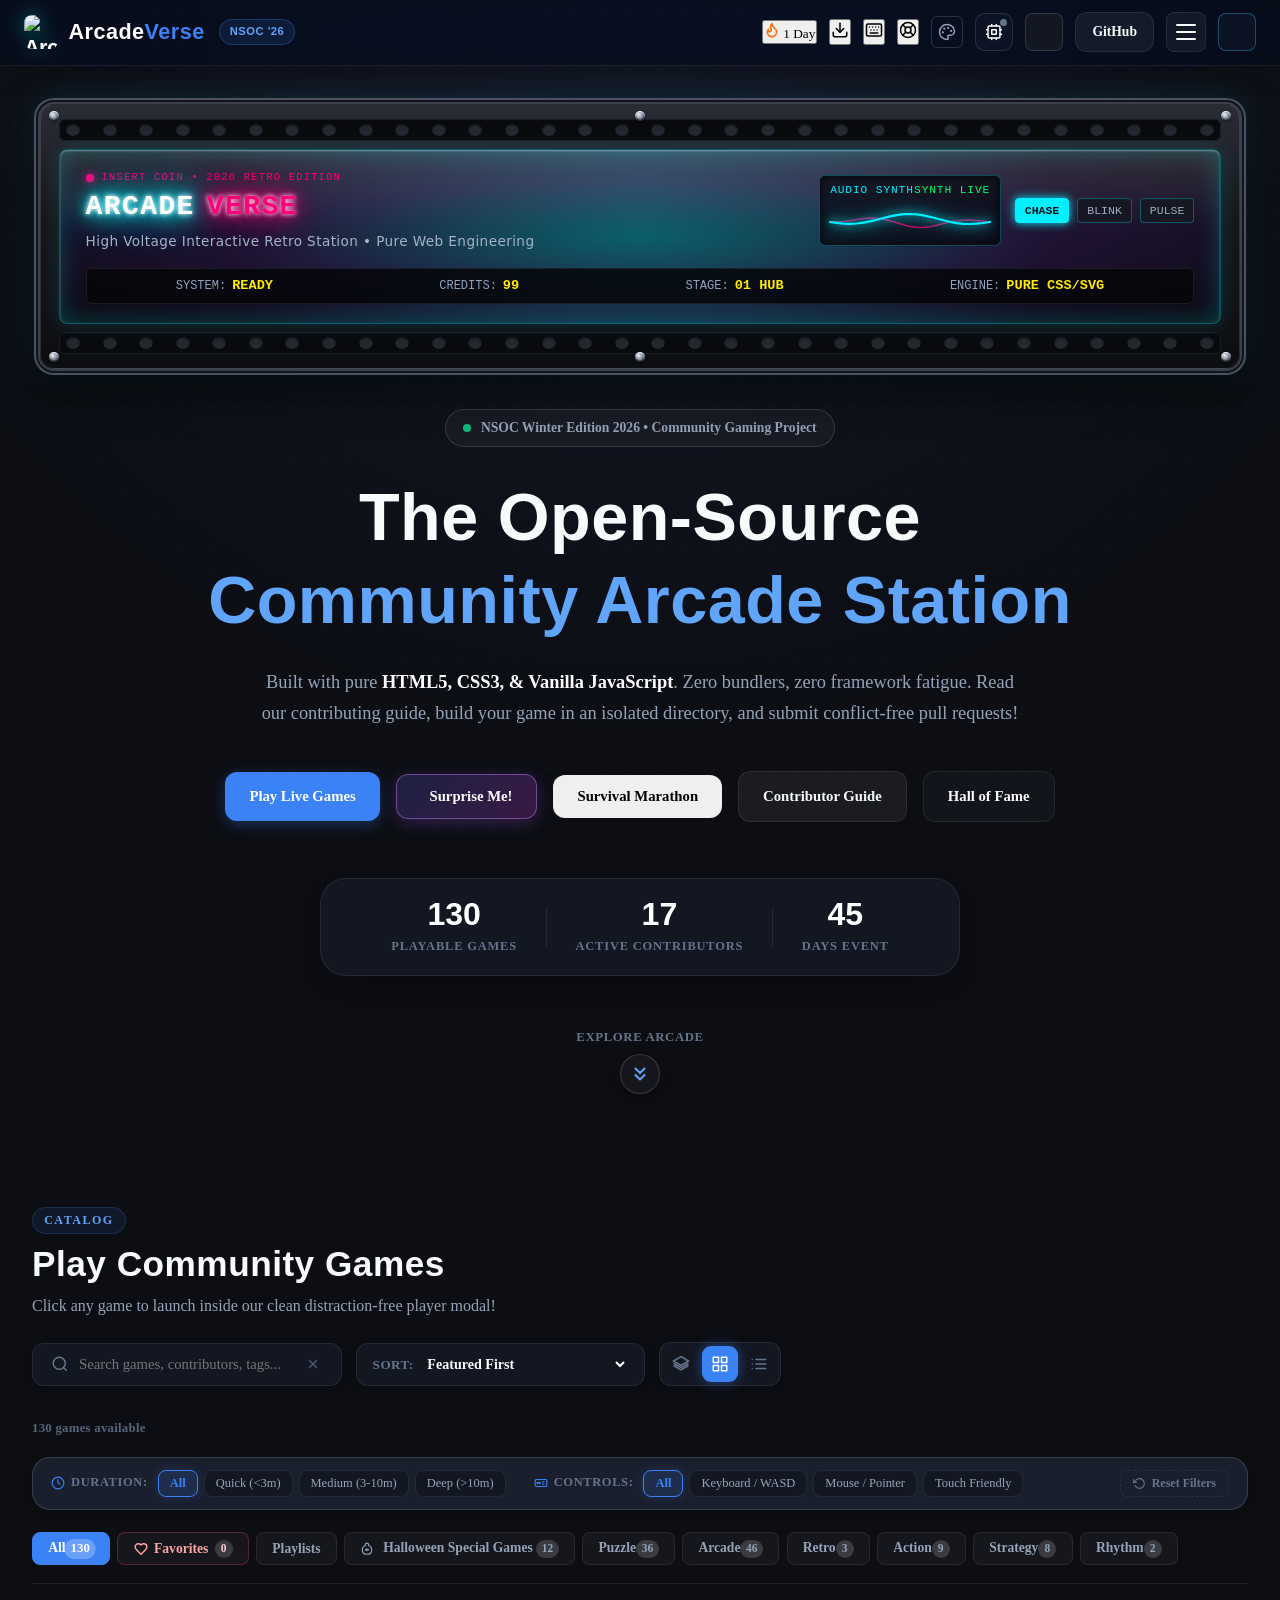
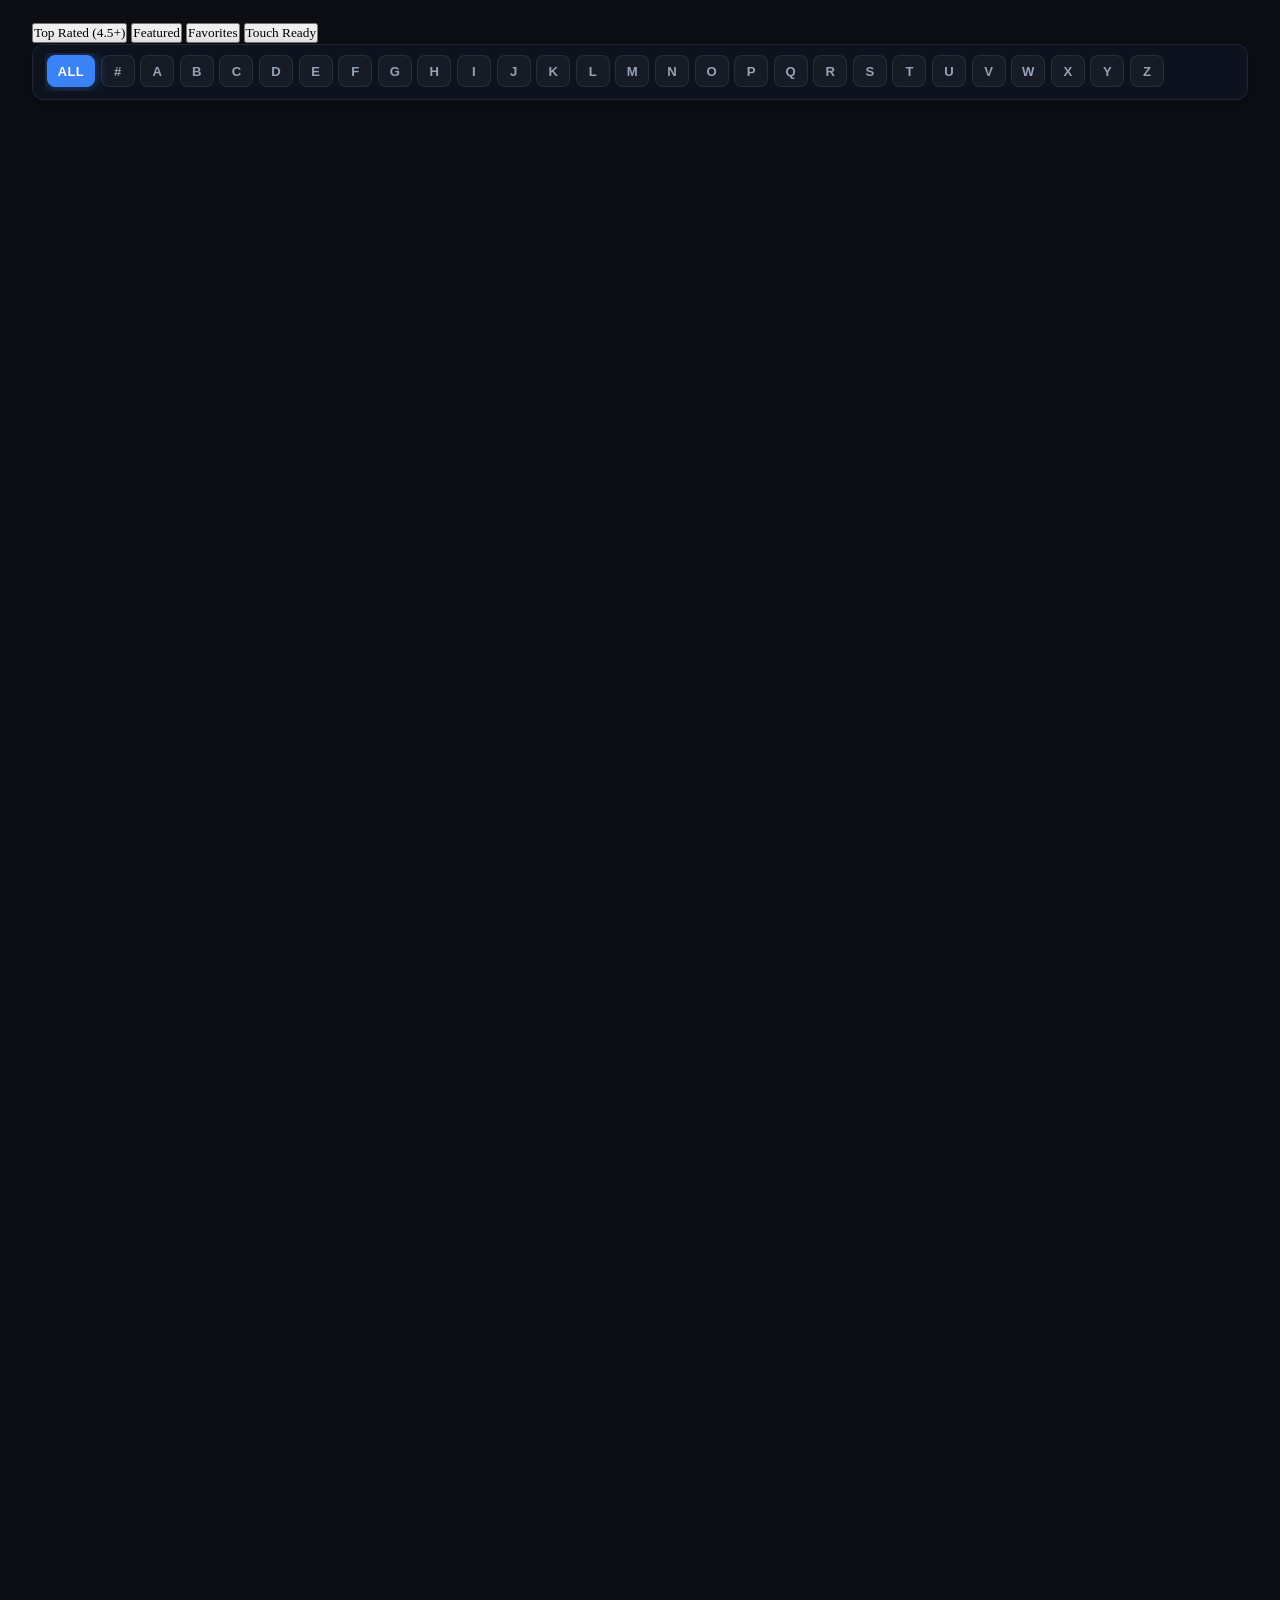
==== commit b072d6ff: "Merge 8df6256ce5b62fbd462c73c71783e3eb2c8cfaa3 into 9bf27ac7d16bf9e1dad0ad389557924b13534180" ====
--- a/index.html
+++ b/index.html
@@ -66,7 +66,6 @@
   <link rel="stylesheet" href="assets/css/keyboard-shortcuts.css">
   <link rel="stylesheet" href="assets/css/network-detector.css">
   <link rel="stylesheet" href="assets/css/a11y-engine.css">
-  <link rel="stylesheet" href="assets/css/a11y-live-announcer.css">
   <link rel="stylesheet" href="assets/css/a11y-font-switcher.css">
   <link rel="stylesheet" href="assets/css/mobile-dock.css">
   <link rel="stylesheet" href="assets/css/trophy-card.css">
@@ -77,6 +76,7 @@
   <link rel="stylesheet" href="assets/css/theme-vector-green.css">
   <link rel="stylesheet" href="assets/css/theme-synthwave-outrun.css">
   <link rel="stylesheet" href="assets/css/gist-cloud-sync.css">
+  <link rel="stylesheet" href="assets/css/hardware-arcade-bridge.css">
   <link rel="stylesheet" href="assets/css/marquee-header.css">
   <link rel="stylesheet" href="assets/css/halloween.css?v=20261103">
   <!-- Lucide Icons -->
@@ -142,6 +142,14 @@
             <circle cx="6.5" cy="12.5" r=".5" fill="currentColor"></circle>
             <path d="M12 2C6.5 2 2 6.5 2 12s4.5 10 10 10c.926 0 1.648-.746 1.648-1.688 0-.437-.18-.835-.437-1.125-.29-.289-.438-.652-.438-1.125a1.64 1.64 0 0 1 1.668-1.668h1.996c3.051 0 5.555-2.503 5.555-5.554C21.965 6.012 17.461 2 12 2z"></path>
           </svg>
+        </button>
+        <button class="hardware-bridge-nav-btn" id="hardware-bridge-trigger-btn" type="button" aria-label="Connect DIY Arcade Hardware Controller (Web Serial / BLE)" title="DIY Hardware Controller Bridge">
+          <svg width="18" height="18" viewBox="0 0 24 24" fill="none" stroke="currentColor" stroke-width="2" stroke-linecap="round" stroke-linejoin="round" aria-hidden="true">
+            <rect x="4" y="4" width="16" height="16" rx="2"></rect>
+            <rect x="9" y="9" width="6" height="6"></rect>
+            <path d="M15 2v2M15 20v2M2 15h2M2 9h2M20 15h2M20 9h2M9 2v2M9 20v2"></path>
+          </svg>
+          <span class="hardware-bridge-status-dot" aria-hidden="true"></span>
         </button>
         <button class="theme-toggle-btn" id="theme-toggle-btn" type="button" aria-label="Toggle dark/light theme"
           title="Toggle dark/light theme">
@@ -717,7 +725,6 @@
   <script src="assets/js/a11y-audio-beacon.js"></script>
   <script src="assets/js/a11y-screen-magnifier.js"></script>
   <script src="assets/js/a11y-engine.js"></script>
-  <script src="assets/js/a11y-live-announcer.js"></script>
   <script src="assets/js/a11y-font-switcher.js"></script>
   <script src="assets/js/mobile-dock.js"></script>
   <script src="assets/js/ambient-arcade-hall.js"></script>
@@ -727,6 +734,7 @@
   <script src="assets/js/playlist-manager.js"></script>
   <script src="assets/js/report-bug-helper.js"></script>
   <script src="assets/js/arcade-gamepad.js"></script>
+  <script src="assets/js/hardware-arcade-bridge.js"></script>
   <script src="assets/js/touch-joystick.js"></script>
   <script src="assets/js/storage-manager.js"></script>
   <script src="assets/js/gist-cloud-sync.js"></script>
--- a/assets/css/hardware-arcade-bridge.css
+++ b/assets/css/hardware-arcade-bridge.css
@@ -0,0 +1,465 @@
+/* ArcadeVerse - Web Serial & Web Bluetooth Hardware Bridge (#1100) */
+
+.hardware-bridge-nav-btn {
+  position: relative;
+  display: inline-flex;
+  align-items: center;
+  justify-content: center;
+  width: 38px;
+  height: 38px;
+  border-radius: 10px;
+  border: 1px solid rgba(255, 255, 255, 0.12);
+  background: rgba(15, 23, 42, 0.65);
+  color: var(--text-primary, #f8fafc);
+  cursor: pointer;
+  transition: transform 0.18s ease, border-color 0.2s ease, background 0.2s ease, color 0.2s ease;
+}
+
+.hardware-bridge-nav-btn:hover {
+  border-color: #22d3ee;
+  color: #22d3ee;
+  transform: translateY(-1px);
+}
+
+.hardware-bridge-nav-btn.is-connected {
+  border-color: #10b981;
+  color: #10b981;
+  box-shadow: 0 0 14px rgba(16, 185, 129, 0.35);
+}
+
+.hardware-bridge-status-dot {
+  position: absolute;
+  top: 5px;
+  right: 5px;
+  width: 7px;
+  height: 7px;
+  border-radius: 50%;
+  background: #64748b;
+  transition: background 0.2s ease, box-shadow 0.2s ease;
+}
+
+.hardware-bridge-nav-btn.is-connected .hardware-bridge-status-dot {
+  background: #10b981;
+  box-shadow: 0 0 8px #10b981;
+}
+
+/* Modal Overlay */
+.hw-modal-overlay {
+  position: fixed;
+  inset: 0;
+  z-index: 10050;
+  display: none;
+  align-items: center;
+  justify-content: center;
+  padding: 16px;
+  background: rgba(2, 6, 23, 0.82);
+  backdrop-filter: blur(8px);
+}
+
+.hw-modal-overlay.is-open {
+  display: flex;
+}
+
+.hw-modal-card {
+  width: 100%;
+  max-width: 780px;
+  max-height: 90vh;
+  overflow-y: auto;
+  border-radius: 16px;
+  border: 1px solid rgba(34, 211, 238, 0.28);
+  background: var(--bg-card, #0f172a);
+  color: var(--text-primary, #f8fafc);
+  box-shadow: 0 24px 60px rgba(0, 0, 0, 0.65);
+  font-family: inherit;
+}
+
+.hw-modal-header {
+  display: flex;
+  align-items: center;
+  justify-content: space-between;
+  gap: 12px;
+  padding: 18px 22px;
+  border-bottom: 1px solid rgba(255, 255, 255, 0.1);
+}
+
+.hw-modal-title-wrap {
+  display: flex;
+  align-items: center;
+  gap: 10px;
+}
+
+.hw-modal-title-wrap svg {
+  color: #22d3ee;
+  flex-shrink: 0;
+}
+
+.hw-modal-title {
+  margin: 0;
+  font-size: 1.12rem;
+  font-weight: 700;
+}
+
+.hw-modal-subtitle {
+  margin: 2px 0 0;
+  font-size: 0.8rem;
+  color: var(--text-muted, #94a3b8);
+}
+
+.hw-modal-close {
+  display: inline-flex;
+  align-items: center;
+  justify-content: center;
+  width: 34px;
+  height: 34px;
+  border-radius: 8px;
+  border: 1px solid rgba(255, 255, 255, 0.14);
+  background: transparent;
+  color: var(--text-primary, #f8fafc);
+  cursor: pointer;
+}
+
+.hw-modal-close:hover {
+  border-color: #f43f5e;
+  color: #f43f5e;
+}
+
+.hw-modal-body {
+  padding: 20px 22px;
+  display: flex;
+  flex-direction: column;
+  gap: 16px;
+}
+
+/* Browser Capability Warning Banner */
+.hw-compat-banner {
+  display: flex;
+  align-items: flex-start;
+  gap: 12px;
+  padding: 12px 14px;
+  border-radius: 10px;
+  border: 1px solid rgba(245, 158, 11, 0.4);
+  background: rgba(245, 158, 11, 0.1);
+  color: #fde68a;
+  font-size: 0.84rem;
+  line-height: 1.45;
+}
+
+.hw-compat-banner.is-supported {
+  border-color: rgba(16, 185, 129, 0.35);
+  background: rgba(16, 185, 129, 0.08);
+  color: #a7f3d0;
+}
+
+.hw-compat-banner svg {
+  flex-shrink: 0;
+  margin-top: 2px;
+}
+
+/* Connection Controls Grid */
+.hw-controls-grid {
+  display: grid;
+  grid-template-columns: repeat(auto-fit, minmax(175px, 1fr));
+  gap: 12px;
+  align-items: end;
+}
+
+.hw-field-group {
+  display: flex;
+  flex-direction: column;
+  gap: 6px;
+}
+
+.hw-field-label {
+  font-size: 0.76rem;
+  font-weight: 600;
+  text-transform: uppercase;
+  letter-spacing: 0.04em;
+  color: var(--text-muted, #94a3b8);
+}
+
+.hw-select {
+  height: 38px;
+  padding: 0 10px;
+  border-radius: 8px;
+  border: 1px solid rgba(255, 255, 255, 0.16);
+  background: rgba(2, 6, 23, 0.75);
+  color: var(--text-primary, #f8fafc);
+  font-size: 0.88rem;
+}
+
+.hw-btn-row {
+  display: flex;
+  flex-wrap: wrap;
+  gap: 10px;
+}
+
+.hw-btn {
+  display: inline-flex;
+  align-items: center;
+  justify-content: center;
+  gap: 8px;
+  height: 38px;
+  padding: 0 14px;
+  border-radius: 8px;
+  border: 1px solid rgba(255, 255, 255, 0.16);
+  background: rgba(30, 41, 59, 0.85);
+  color: #f8fafc;
+  font-size: 0.85rem;
+  font-weight: 600;
+  cursor: pointer;
+  transition: transform 0.15s ease, border-color 0.15s ease, background 0.15s ease;
+}
+
+.hw-btn:hover:not(:disabled) {
+  transform: translateY(-1px);
+  border-color: #22d3ee;
+}
+
+.hw-btn:disabled {
+  opacity: 0.48;
+  cursor: not-allowed;
+}
+
+.hw-btn-serial {
+  background: linear-gradient(135deg, #0891b2, #0284c7);
+  border-color: #22d3ee;
+}
+
+.hw-btn-ble {
+  background: linear-gradient(135deg, #4f46e5, #6366f1);
+  border-color: #818cf8;
+}
+
+.hw-btn-danger {
+  background: rgba(225, 29, 72, 0.18);
+  border-color: rgba(244, 63, 94, 0.5);
+  color: #fda4af;
+}
+
+/* Telemetry & Status Strip */
+.hw-telemetry-strip {
+  display: grid;
+  grid-template-columns: repeat(auto-fit, minmax(140px, 1fr));
+  gap: 10px;
+  padding: 12px 14px;
+  border-radius: 10px;
+  background: rgba(2, 6, 23, 0.55);
+  border: 1px solid rgba(255, 255, 255, 0.08);
+}
+
+.hw-stat-item {
+  display: flex;
+  flex-direction: column;
+  gap: 2px;
+}
+
+.hw-stat-label {
+  font-size: 0.72rem;
+  text-transform: uppercase;
+  letter-spacing: 0.04em;
+  color: var(--text-muted, #94a3b8);
+}
+
+.hw-stat-value {
+  font-size: 0.9rem;
+  font-weight: 700;
+  font-family: ui-monospace, SFMono-Regular, Menlo, Monaco, Consolas, monospace;
+}
+
+.hw-stat-value.is-connected {
+  color: #10b981;
+}
+
+/* Visualizer + Packet Monitor Split */
+.hw-workspace-grid {
+  display: grid;
+  grid-template-columns: 240px 1fr;
+  gap: 14px;
+}
+
+@media (max-width: 680px) {
+  .hw-workspace-grid {
+    grid-template-columns: 1fr;
+  }
+}
+
+.hw-pad-visualizer {
+  display: flex;
+  flex-direction: column;
+  align-items: center;
+  justify-content: space-between;
+  gap: 14px;
+  padding: 14px;
+  border-radius: 12px;
+  background: rgba(2, 6, 23, 0.6);
+  border: 1px solid rgba(255, 255, 255, 0.08);
+}
+
+.hw-pad-title {
+  width: 100%;
+  font-size: 0.75rem;
+  font-weight: 700;
+  text-transform: uppercase;
+  letter-spacing: 0.04em;
+  color: var(--text-muted, #94a3b8);
+}
+
+.hw-dpad-cross {
+  display: grid;
+  grid-template-columns: repeat(3, 30px);
+  grid-template-rows: repeat(3, 30px);
+  gap: 4px;
+}
+
+.hw-pad-key {
+  display: flex;
+  align-items: center;
+  justify-content: center;
+  border-radius: 6px;
+  background: rgba(30, 41, 59, 0.9);
+  border: 1px solid rgba(255, 255, 255, 0.14);
+  font-size: 0.72rem;
+  font-weight: 700;
+  color: #94a3b8;
+  transition: background 0.08s ease, color 0.08s ease, box-shadow 0.08s ease;
+}
+
+.hw-pad-key.is-active {
+  background: #22d3ee;
+  color: #020617;
+  border-color: #67e8f9;
+  box-shadow: 0 0 12px rgba(34, 211, 238, 0.6);
+}
+
+.hw-dpad-center {
+  border-radius: 50%;
+  background: rgba(15, 23, 42, 0.9);
+  border: 1px solid rgba(255, 255, 255, 0.08);
+}
+
+.hw-action-cluster {
+  display: grid;
+  grid-template-columns: repeat(4, 34px);
+  gap: 6px;
+}
+
+.hw-pad-btn {
+  height: 34px;
+  border-radius: 50%;
+  display: flex;
+  align-items: center;
+  justify-content: center;
+  background: rgba(30, 41, 59, 0.9);
+  border: 1px solid rgba(255, 255, 255, 0.16);
+  font-size: 0.75rem;
+  font-weight: 800;
+  color: #cbd5e1;
+}
+
+.hw-pad-btn.is-active {
+  background: #f43f5e;
+  color: #fff;
+  border-color: #fda4af;
+  box-shadow: 0 0 12px rgba(244, 63, 94, 0.65);
+}
+
+.hw-meta-cluster {
+  display: flex;
+  gap: 8px;
+}
+
+.hw-pad-pill {
+  padding: 4px 10px;
+  border-radius: 999px;
+  background: rgba(30, 41, 59, 0.9);
+  border: 1px solid rgba(255, 255, 255, 0.14);
+  font-size: 0.7rem;
+  font-weight: 700;
+  color: #94a3b8;
+}
+
+.hw-pad-pill.is-active {
+  background: #10b981;
+  color: #020617;
+}
+
+/* Packet Monitor */
+.hw-monitor-panel {
+  display: flex;
+  flex-direction: column;
+  border-radius: 12px;
+  background: rgba(2, 6, 23, 0.78);
+  border: 1px solid rgba(255, 255, 255, 0.1);
+  overflow: hidden;
+}
+
+.hw-monitor-toolbar {
+  display: flex;
+  align-items: center;
+  justify-content: space-between;
+  gap: 8px;
+  padding: 8px 12px;
+  background: rgba(15, 23, 42, 0.85);
+  border-bottom: 1px solid rgba(255, 255, 255, 0.08);
+  font-size: 0.76rem;
+  font-weight: 700;
+  color: #cbd5e1;
+}
+
+.hw-monitor-actions {
+  display: flex;
+  gap: 6px;
+}
+
+.hw-mini-btn {
+  padding: 4px 8px;
+  border-radius: 6px;
+  border: 1px solid rgba(255, 255, 255, 0.14);
+  background: rgba(30, 41, 59, 0.8);
+  color: #e2e8f0;
+  font-size: 0.72rem;
+  cursor: pointer;
+}
+
+.hw-mini-btn:hover {
+  border-color: #22d3ee;
+  color: #22d3ee;
+}
+
+.hw-packet-log {
+  height: 185px;
+  overflow-y: auto;
+  padding: 10px 12px;
+  margin: 0;
+  font-family: ui-monospace, SFMono-Regular, Menlo, Monaco, Consolas, monospace;
+  font-size: 0.78rem;
+  line-height: 1.5;
+  color: #67e8f9;
+  white-space: pre-wrap;
+  word-break: break-all;
+}
+
+.hw-firmware-details {
+  border-radius: 10px;
+  border: 1px solid rgba(255, 255, 255, 0.1);
+  background: rgba(2, 6, 23, 0.5);
+  padding: 10px 14px;
+  font-size: 0.82rem;
+}
+
+.hw-firmware-details summary {
+  cursor: pointer;
+  font-weight: 600;
+  color: #cbd5e1;
+}
+
+.hw-firmware-code {
+  margin: 10px 0 0;
+  padding: 10px 12px;
+  border-radius: 8px;
+  background: rgba(15, 23, 42, 0.9);
+  font-family: ui-monospace, SFMono-Regular, Menlo, Monaco, Consolas, monospace;
+  font-size: 0.76rem;
+  color: #a5f3fc;
+  overflow-x: auto;
+}
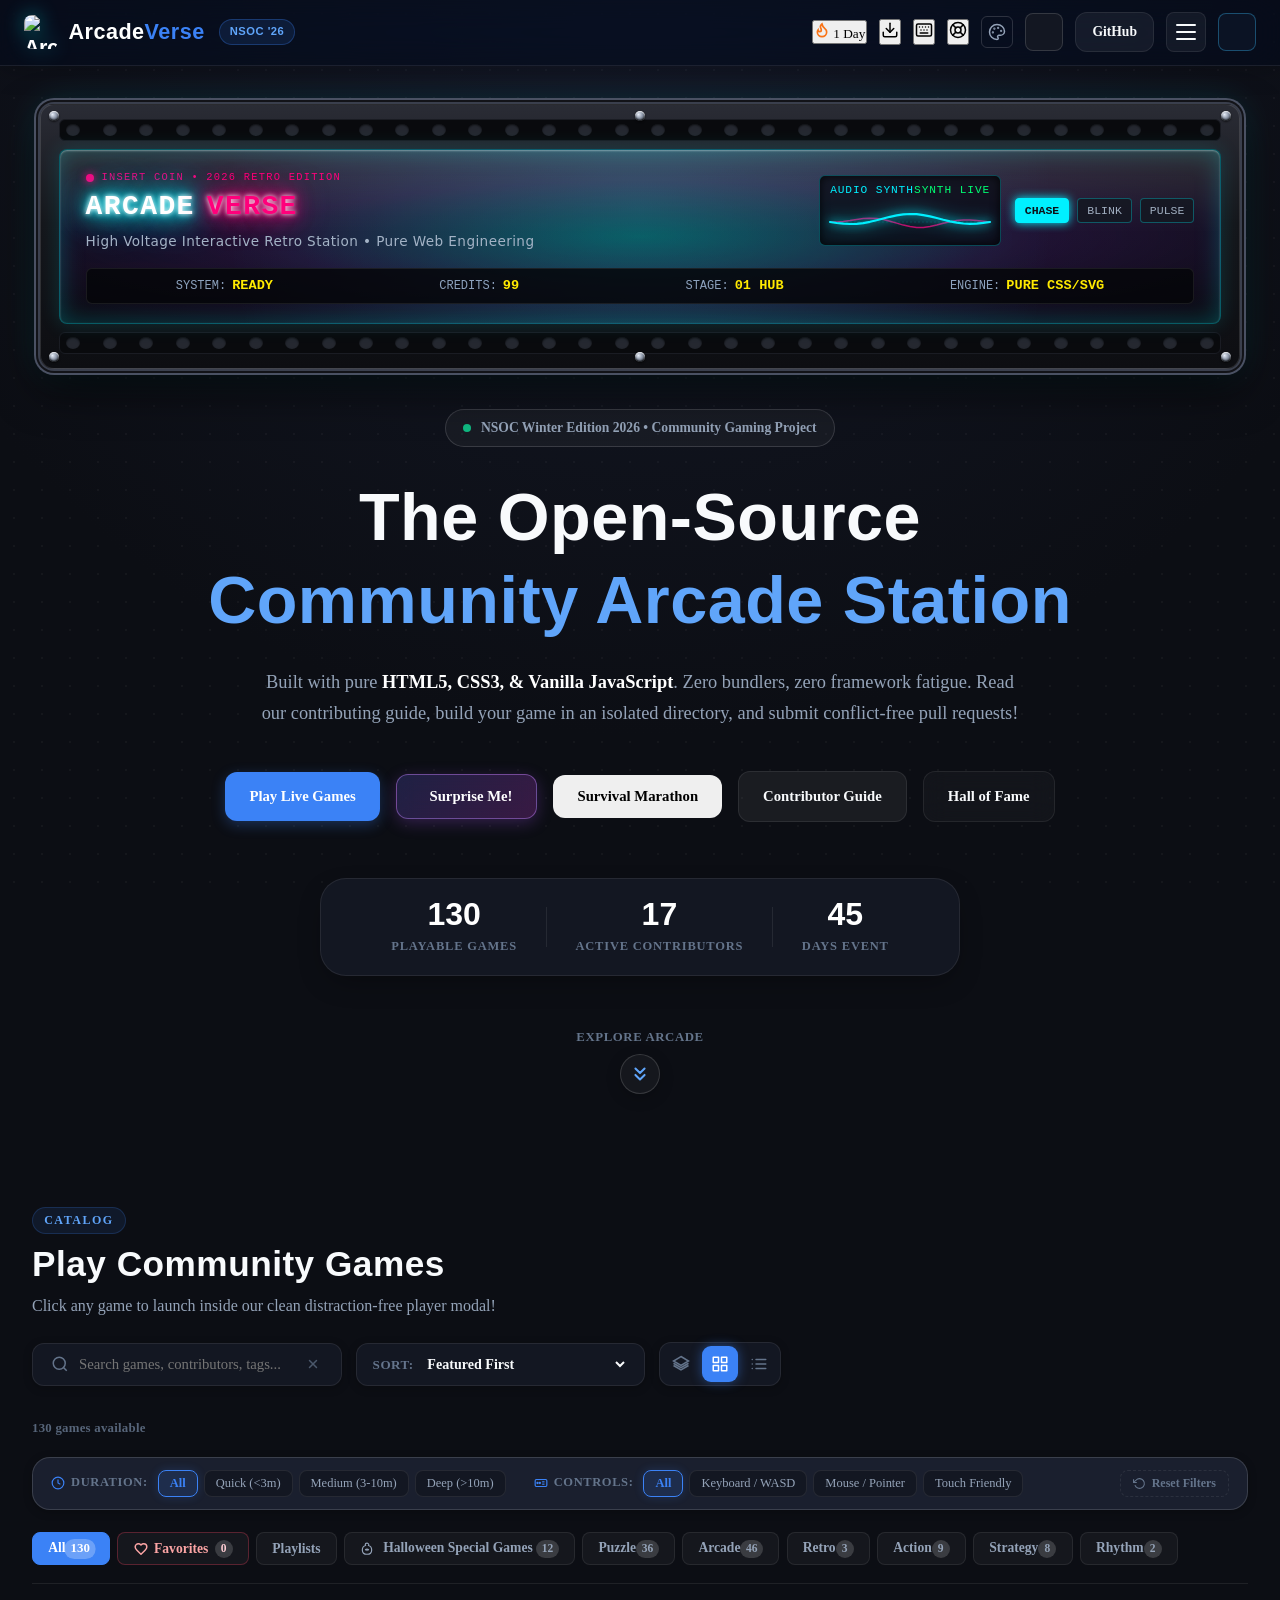
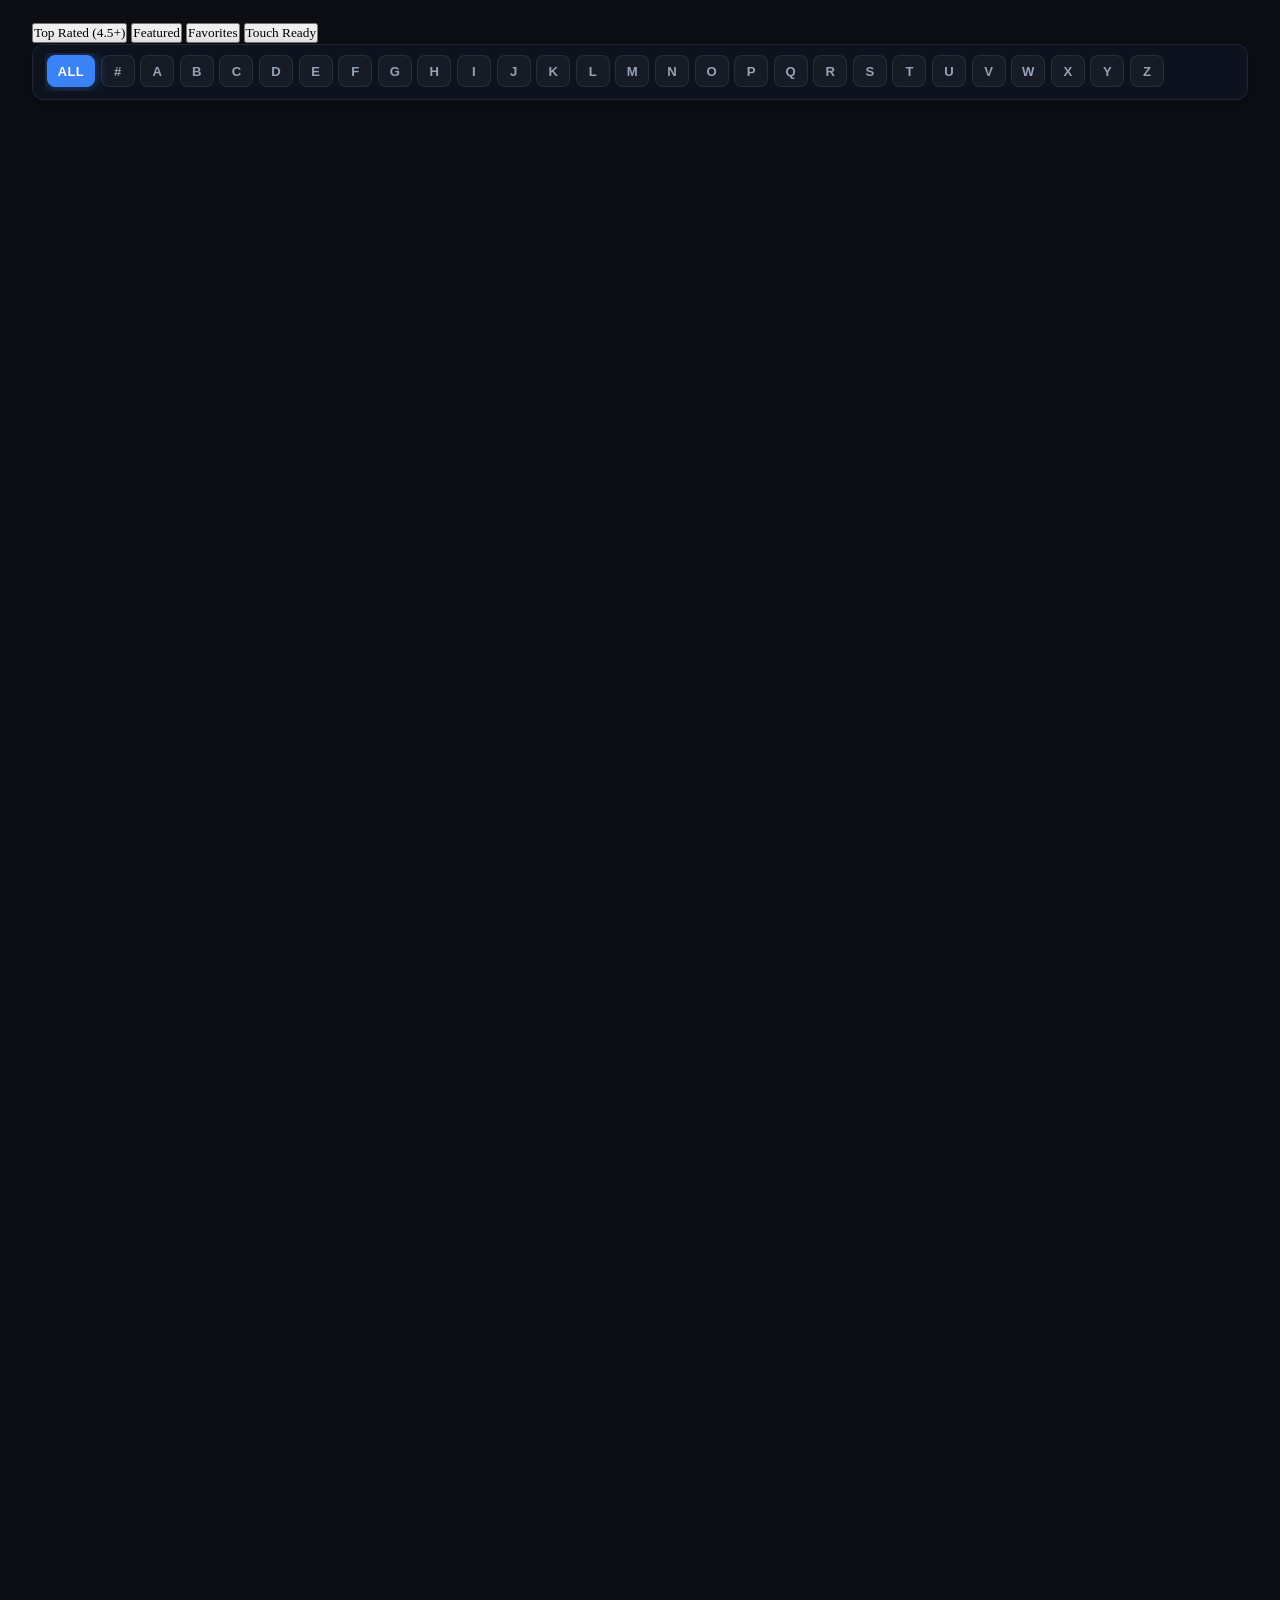
==== commit a945a048: "Merge c096dd74811c1f2450bf137543ca90fd149e6fd5 into 9bf27ac7d16bf9e1dad0ad389557924b13534180" ====
--- a/index.html
+++ b/index.html
@@ -76,7 +76,7 @@
   <link rel="stylesheet" href="assets/css/theme-vector-green.css">
   <link rel="stylesheet" href="assets/css/theme-synthwave-outrun.css">
   <link rel="stylesheet" href="assets/css/gist-cloud-sync.css">
-  <link rel="stylesheet" href="assets/css/hardware-arcade-bridge.css">
+  <link rel="stylesheet" href="assets/css/playlist-share-engine.css">
   <link rel="stylesheet" href="assets/css/marquee-header.css">
   <link rel="stylesheet" href="assets/css/halloween.css?v=20261103">
   <!-- Lucide Icons -->
@@ -143,14 +143,6 @@
             <path d="M12 2C6.5 2 2 6.5 2 12s4.5 10 10 10c.926 0 1.648-.746 1.648-1.688 0-.437-.18-.835-.437-1.125-.29-.289-.438-.652-.438-1.125a1.64 1.64 0 0 1 1.668-1.668h1.996c3.051 0 5.555-2.503 5.555-5.554C21.965 6.012 17.461 2 12 2z"></path>
           </svg>
         </button>
-        <button class="hardware-bridge-nav-btn" id="hardware-bridge-trigger-btn" type="button" aria-label="Connect DIY Arcade Hardware Controller (Web Serial / BLE)" title="DIY Hardware Controller Bridge">
-          <svg width="18" height="18" viewBox="0 0 24 24" fill="none" stroke="currentColor" stroke-width="2" stroke-linecap="round" stroke-linejoin="round" aria-hidden="true">
-            <rect x="4" y="4" width="16" height="16" rx="2"></rect>
-            <rect x="9" y="9" width="6" height="6"></rect>
-            <path d="M15 2v2M15 20v2M2 15h2M2 9h2M20 15h2M20 9h2M9 2v2M9 20v2"></path>
-          </svg>
-          <span class="hardware-bridge-status-dot" aria-hidden="true"></span>
-        </button>
         <button class="theme-toggle-btn" id="theme-toggle-btn" type="button" aria-label="Toggle dark/light theme"
           title="Toggle dark/light theme">
           <span class="theme-icon-wrap"><i data-lucide="sun"></i></span>
@@ -732,9 +724,9 @@
   <script src="assets/js/sound-engine.js"></script>
   <script src="assets/js/game-ratings.js"></script>
   <script src="assets/js/playlist-manager.js"></script>
+  <script src="assets/js/playlist-share-engine.js"></script>
   <script src="assets/js/report-bug-helper.js"></script>
   <script src="assets/js/arcade-gamepad.js"></script>
-  <script src="assets/js/hardware-arcade-bridge.js"></script>
   <script src="assets/js/touch-joystick.js"></script>
   <script src="assets/js/storage-manager.js"></script>
   <script src="assets/js/gist-cloud-sync.js"></script>
--- a/assets/css/playlist-share-engine.css
+++ b/assets/css/playlist-share-engine.css
@@ -0,0 +1,223 @@
+/* ArcadeVerse - Curated Game Playlist URL & QR Code Sharing (#1098) */
+
+.pl-share-modal-overlay,
+.pl-import-modal-overlay {
+  position: fixed;
+  inset: 0;
+  z-index: 10060;
+  display: none;
+  align-items: center;
+  justify-content: center;
+  padding: 16px;
+  background: rgba(2, 6, 23, 0.84);
+  backdrop-filter: blur(8px);
+}
+
+.pl-share-modal-overlay.is-open,
+.pl-import-modal-overlay.is-open {
+  display: flex;
+}
+
+.pl-share-modal-card,
+.pl-import-modal-card {
+  width: 100%;
+  max-width: 460px;
+  border-radius: 16px;
+  border: 1px solid rgba(34, 211, 238, 0.3);
+  background: var(--bg-card, #0f172a);
+  color: var(--text-primary, #f8fafc);
+  box-shadow: 0 24px 60px rgba(0, 0, 0, 0.68);
+  overflow: hidden;
+}
+
+.pl-modal-header {
+  display: flex;
+  align-items: center;
+  justify-content: space-between;
+  gap: 12px;
+  padding: 16px 20px;
+  border-bottom: 1px solid rgba(255, 255, 255, 0.1);
+}
+
+.pl-modal-title-wrap {
+  display: flex;
+  align-items: center;
+  gap: 10px;
+}
+
+.pl-modal-title-wrap svg {
+  color: #22d3ee;
+  flex-shrink: 0;
+}
+
+.pl-modal-title {
+  margin: 0;
+  font-size: 1.05rem;
+  font-weight: 700;
+}
+
+.pl-modal-close {
+  display: inline-flex;
+  align-items: center;
+  justify-content: center;
+  width: 32px;
+  height: 32px;
+  border-radius: 8px;
+  border: 1px solid rgba(255, 255, 255, 0.14);
+  background: transparent;
+  color: var(--text-primary, #f8fafc);
+  cursor: pointer;
+}
+
+.pl-modal-close:hover {
+  border-color: #f43f5e;
+  color: #f43f5e;
+}
+
+.pl-modal-body {
+  padding: 20px;
+  display: flex;
+  flex-direction: column;
+  gap: 16px;
+}
+
+.pl-share-meta {
+  display: flex;
+  align-items: center;
+  justify-content: space-between;
+  gap: 10px;
+  padding: 10px 14px;
+  border-radius: 10px;
+  background: rgba(2, 6, 23, 0.55);
+  border: 1px solid rgba(255, 255, 255, 0.08);
+}
+
+.pl-share-name {
+  font-weight: 700;
+  font-size: 0.95rem;
+  overflow: hidden;
+  text-overflow: ellipsis;
+  white-space: nowrap;
+}
+
+.pl-share-count {
+  font-size: 0.78rem;
+  font-weight: 600;
+  padding: 3px 10px;
+  border-radius: 999px;
+  background: rgba(34, 211, 238, 0.14);
+  color: #67e8f9;
+  flex-shrink: 0;
+}
+
+.pl-qr-stage {
+  display: flex;
+  flex-direction: column;
+  align-items: center;
+  gap: 10px;
+  padding: 16px;
+  border-radius: 12px;
+  background: #ffffff;
+  align-self: center;
+  box-shadow: 0 8px 24px rgba(0, 0, 0, 0.35);
+}
+
+.pl-qr-stage svg {
+  display: block;
+  width: 200px;
+  height: 200px;
+}
+
+.pl-qr-caption {
+  font-size: 0.72rem;
+  font-weight: 700;
+  color: #0f172a;
+  letter-spacing: 0.03em;
+  text-transform: uppercase;
+}
+
+.pl-url-box {
+  display: flex;
+  gap: 8px;
+}
+
+.pl-url-input {
+  flex: 1;
+  min-width: 0;
+  height: 38px;
+  padding: 0 12px;
+  border-radius: 8px;
+  border: 1px solid rgba(255, 255, 255, 0.16);
+  background: rgba(2, 6, 23, 0.75);
+  color: #cbd5e1;
+  font-family: ui-monospace, SFMono-Regular, Menlo, Monaco, Consolas, monospace;
+  font-size: 0.78rem;
+}
+
+.pl-share-actions {
+  display: grid;
+  grid-template-columns: 1fr 1fr;
+  gap: 10px;
+}
+
+.pl-btn {
+  display: inline-flex;
+  align-items: center;
+  justify-content: center;
+  gap: 8px;
+  height: 38px;
+  padding: 0 14px;
+  border-radius: 8px;
+  border: 1px solid rgba(255, 255, 255, 0.16);
+  background: rgba(30, 41, 59, 0.85);
+  color: #f8fafc;
+  font-size: 0.84rem;
+  font-weight: 600;
+  cursor: pointer;
+  transition: transform 0.15s ease, border-color 0.15s ease;
+}
+
+.pl-btn:hover {
+  transform: translateY(-1px);
+  border-color: #22d3ee;
+}
+
+.pl-btn-primary {
+  background: linear-gradient(135deg, #0891b2, #0284c7);
+  border-color: #22d3ee;
+}
+
+.pl-status-msg {
+  font-size: 0.8rem;
+  text-align: center;
+  color: #10b981;
+  min-height: 18px;
+}
+
+.pl-import-games-list {
+  display: flex;
+  flex-wrap: wrap;
+  gap: 6px;
+  max-height: 150px;
+  overflow-y: auto;
+  padding: 10px;
+  border-radius: 10px;
+  background: rgba(2, 6, 23, 0.55);
+  border: 1px solid rgba(255, 255, 255, 0.08);
+}
+
+.pl-import-game-chip {
+  font-size: 0.76rem;
+  padding: 4px 10px;
+  border-radius: 999px;
+  background: rgba(30, 41, 59, 0.9);
+  border: 1px solid rgba(255, 255, 255, 0.12);
+  color: #e2e8f0;
+}
+
+.pl-import-prompt-text {
+  margin: 0;
+  font-size: 0.92rem;
+  line-height: 1.5;
+  color: #e2e8f0;
+}
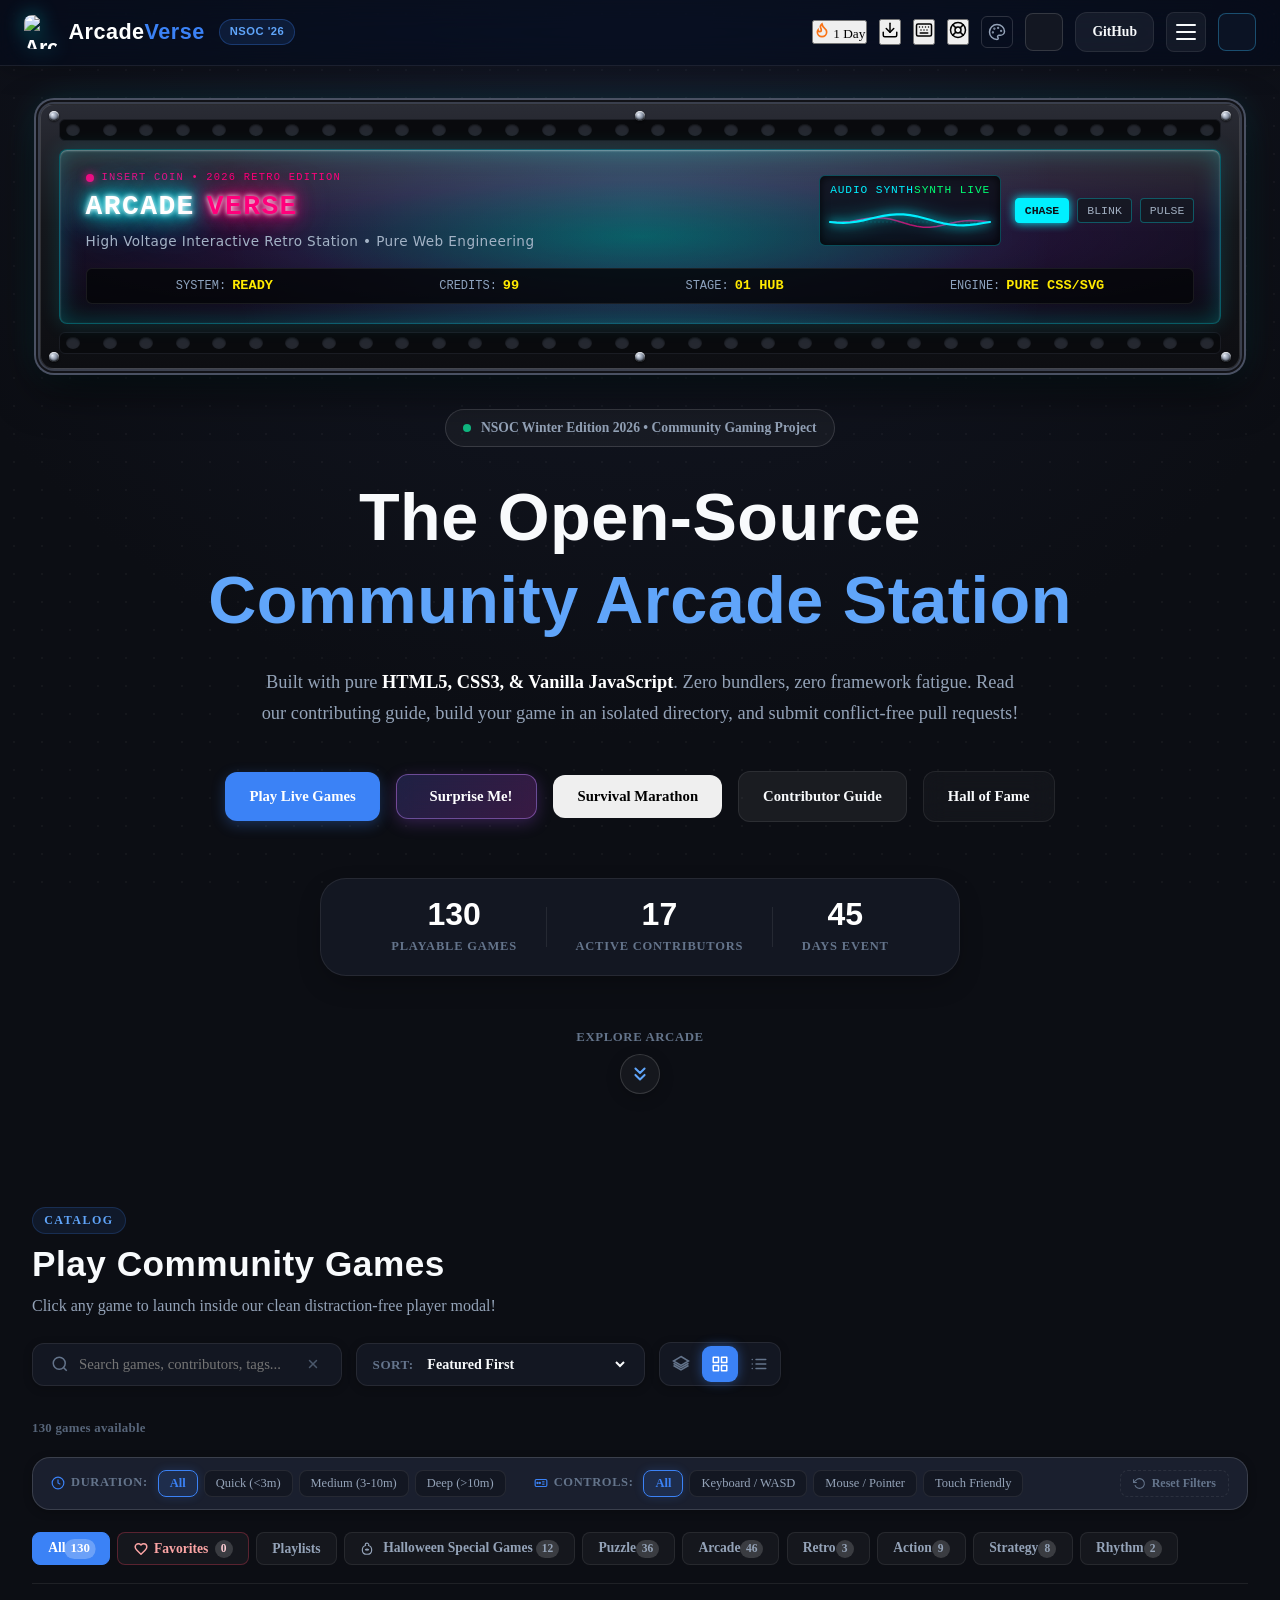
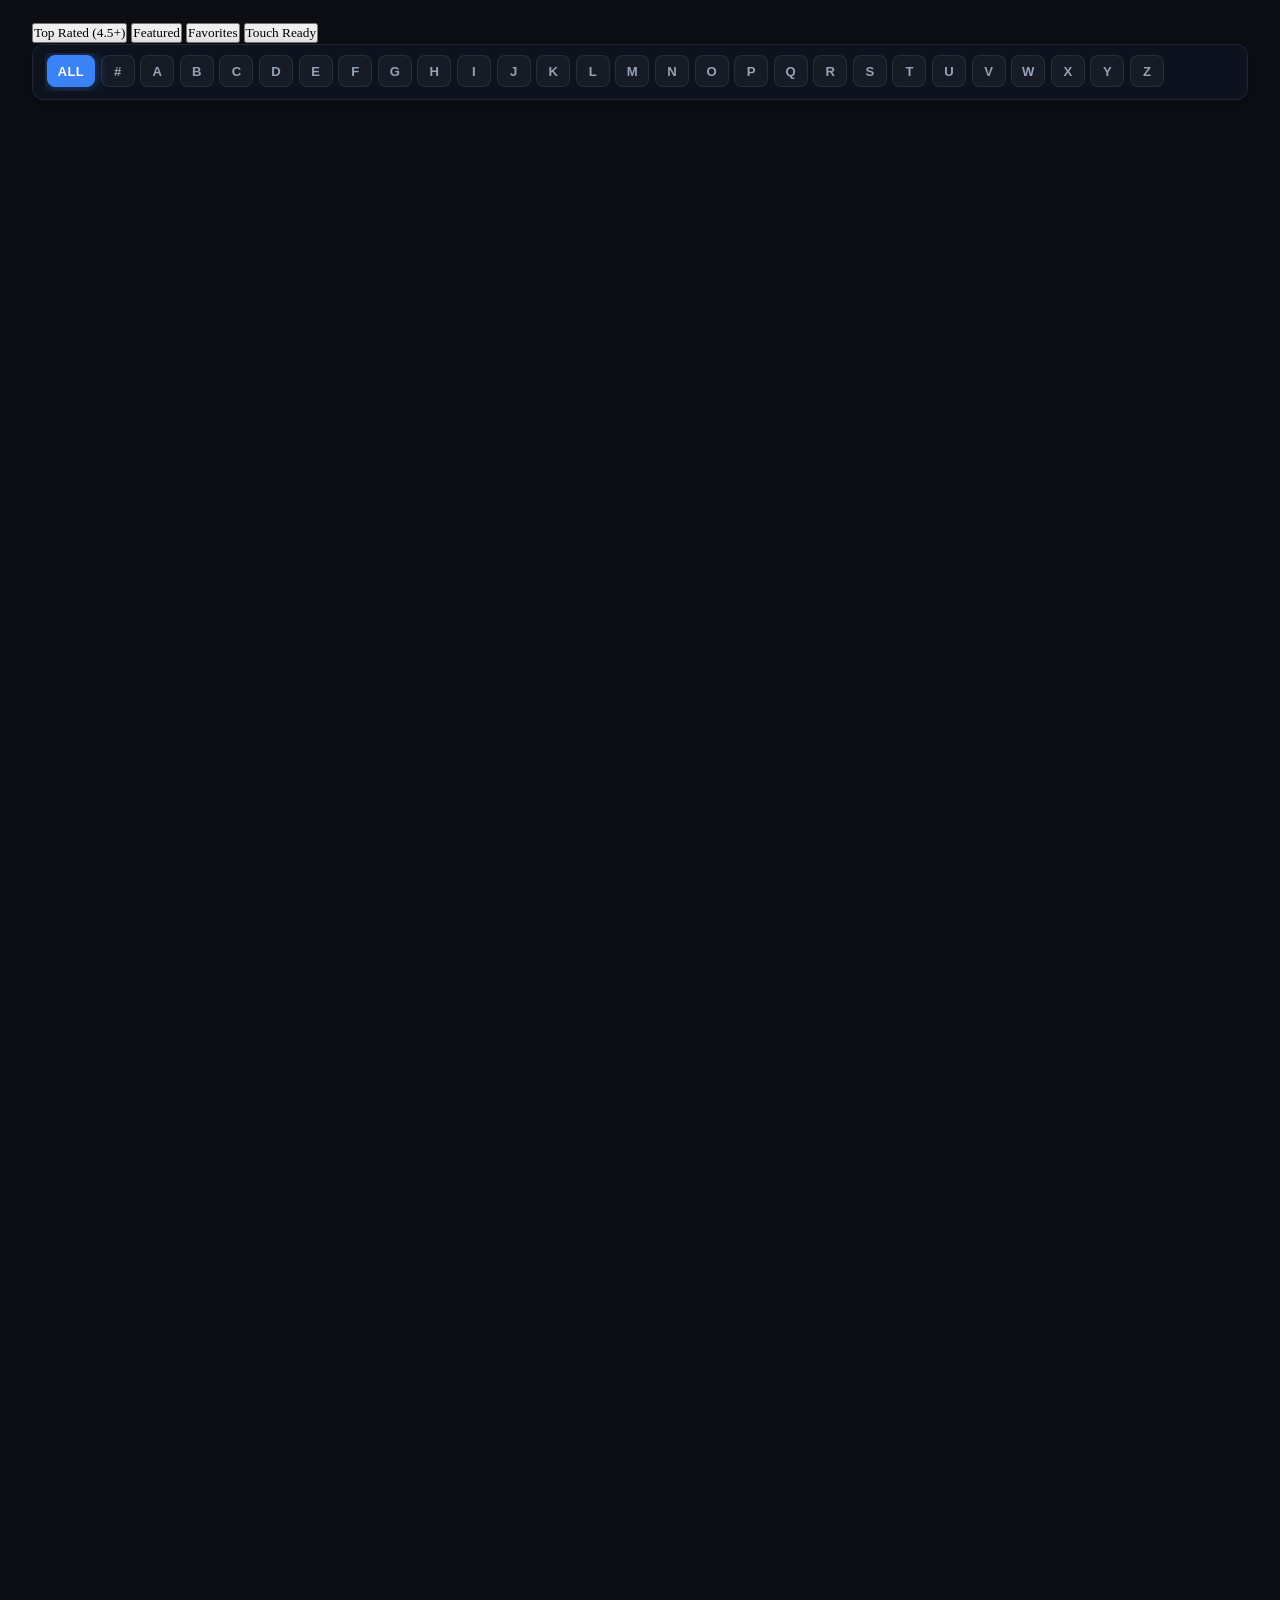
==== commit 7d578f52: "Merge 2a86b924393e7fc9e594fba550aef9a04d5ba8bf into 9bf27ac7d16bf9e1dad0ad389557924b13534180" ====
--- a/index.html
+++ b/index.html
@@ -61,6 +61,7 @@
   <link rel="stylesheet" href="assets/css/card-flip-manual.css">
   <link rel="stylesheet" href="assets/css/isometric-arcade-room.css">
   <link rel="stylesheet" href="assets/css/pages.css">
+  <link rel="stylesheet" href="assets/css/search-autocomplete.css">
   <link rel="stylesheet" href="assets/css/daily-challenge.css">
   <link rel="stylesheet" href="assets/css/recently-played.css">
   <link rel="stylesheet" href="assets/css/keyboard-shortcuts.css">
@@ -76,7 +77,6 @@
   <link rel="stylesheet" href="assets/css/theme-vector-green.css">
   <link rel="stylesheet" href="assets/css/theme-synthwave-outrun.css">
   <link rel="stylesheet" href="assets/css/gist-cloud-sync.css">
-  <link rel="stylesheet" href="assets/css/playlist-share-engine.css">
   <link rel="stylesheet" href="assets/css/marquee-header.css">
   <link rel="stylesheet" href="assets/css/halloween.css?v=20261103">
   <!-- Lucide Icons -->
@@ -709,6 +709,7 @@
   <script src="assets/js/rating-histogram.js"></script>
   <script src="assets/js/snapshot-studio.js"></script>
   <script src="assets/js/app.js"></script>
+  <script src="assets/js/search-autocomplete.js"></script>
   <script src="assets/js/halloween.js"></script>
   <script src="assets/js/daily-challenge.js"></script>
   <script src="assets/js/recently-played.js"></script>
@@ -724,7 +725,6 @@
   <script src="assets/js/sound-engine.js"></script>
   <script src="assets/js/game-ratings.js"></script>
   <script src="assets/js/playlist-manager.js"></script>
-  <script src="assets/js/playlist-share-engine.js"></script>
   <script src="assets/js/report-bug-helper.js"></script>
   <script src="assets/js/arcade-gamepad.js"></script>
   <script src="assets/js/touch-joystick.js"></script>
--- a/assets/css/search-autocomplete.css
+++ b/assets/css/search-autocomplete.css
@@ -0,0 +1,91 @@
+/* ArcadeVerse - Game Search Autocomplete Suggestion Dropdown (#1500) */
+
+#search-box-wrapper {
+  position: relative;
+}
+
+.search-ac-dropdown {
+  position: absolute;
+  top: calc(100% + 6px);
+  left: 0;
+  right: 0;
+  z-index: 10040;
+  display: none;
+  flex-direction: column;
+  padding: 6px;
+  border-radius: 12px;
+  border: 1px solid rgba(34, 211, 238, 0.42);
+  background: var(--bg-card, rgba(15, 23, 42, 0.96));
+  backdrop-filter: blur(12px);
+  -webkit-backdrop-filter: blur(12px);
+  box-shadow: 0 16px 40px rgba(0, 0, 0, 0.6), 0 0 18px rgba(34, 211, 238, 0.16);
+}
+
+.search-ac-dropdown.is-open {
+  display: flex;
+}
+
+.search-ac-item {
+  display: flex;
+  align-items: center;
+  justify-content: space-between;
+  gap: 10px;
+  width: 100%;
+  padding: 9px 12px;
+  border: none;
+  border-left: 3px solid transparent;
+  border-radius: 8px;
+  background: transparent;
+  color: var(--text-primary, #f8fafc);
+  text-align: left;
+  font-size: 0.86rem;
+  cursor: pointer;
+  transition: background 0.14s ease, border-color 0.14s ease;
+}
+
+.search-ac-item:hover,
+.search-ac-item.is-selected {
+  background: rgba(34, 211, 238, 0.14);
+  border-left-color: #22d3ee;
+}
+
+.search-ac-title {
+  font-weight: 600;
+  overflow: hidden;
+  text-overflow: ellipsis;
+  white-space: nowrap;
+}
+
+.search-ac-match {
+  color: #22d3ee;
+  font-weight: 800;
+}
+
+.search-ac-meta {
+  display: inline-flex;
+  align-items: center;
+  gap: 8px;
+  flex-shrink: 0;
+}
+
+.search-ac-category {
+  font-size: 0.72rem;
+  font-weight: 700;
+  padding: 2px 8px;
+  border-radius: 999px;
+  background: rgba(255, 255, 255, 0.08);
+  color: #cbd5e1;
+}
+
+.search-ac-hint {
+  font-size: 0.7rem;
+  font-weight: 600;
+  color: #67e8f9;
+  opacity: 0;
+  transition: opacity 0.14s ease;
+}
+
+.search-ac-item.is-selected .search-ac-hint,
+.search-ac-item:hover .search-ac-hint {
+  opacity: 1;
+}
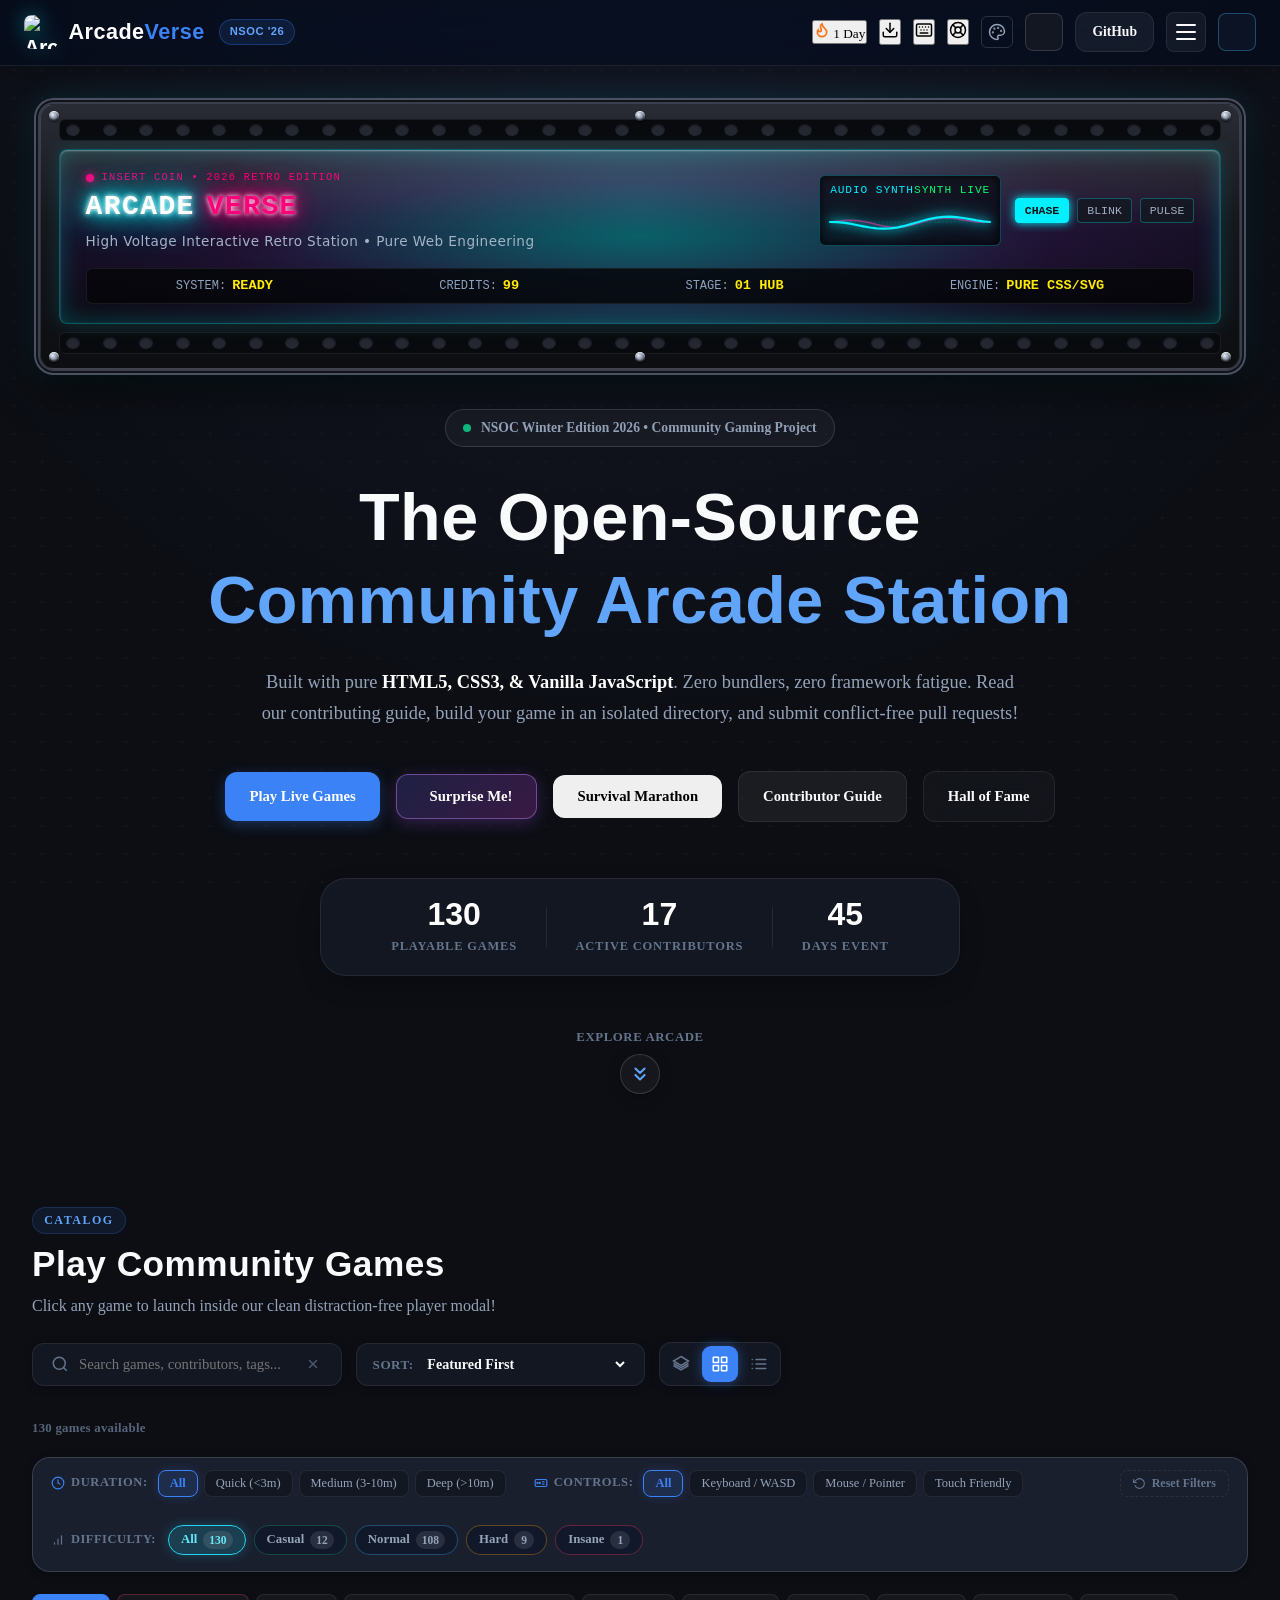
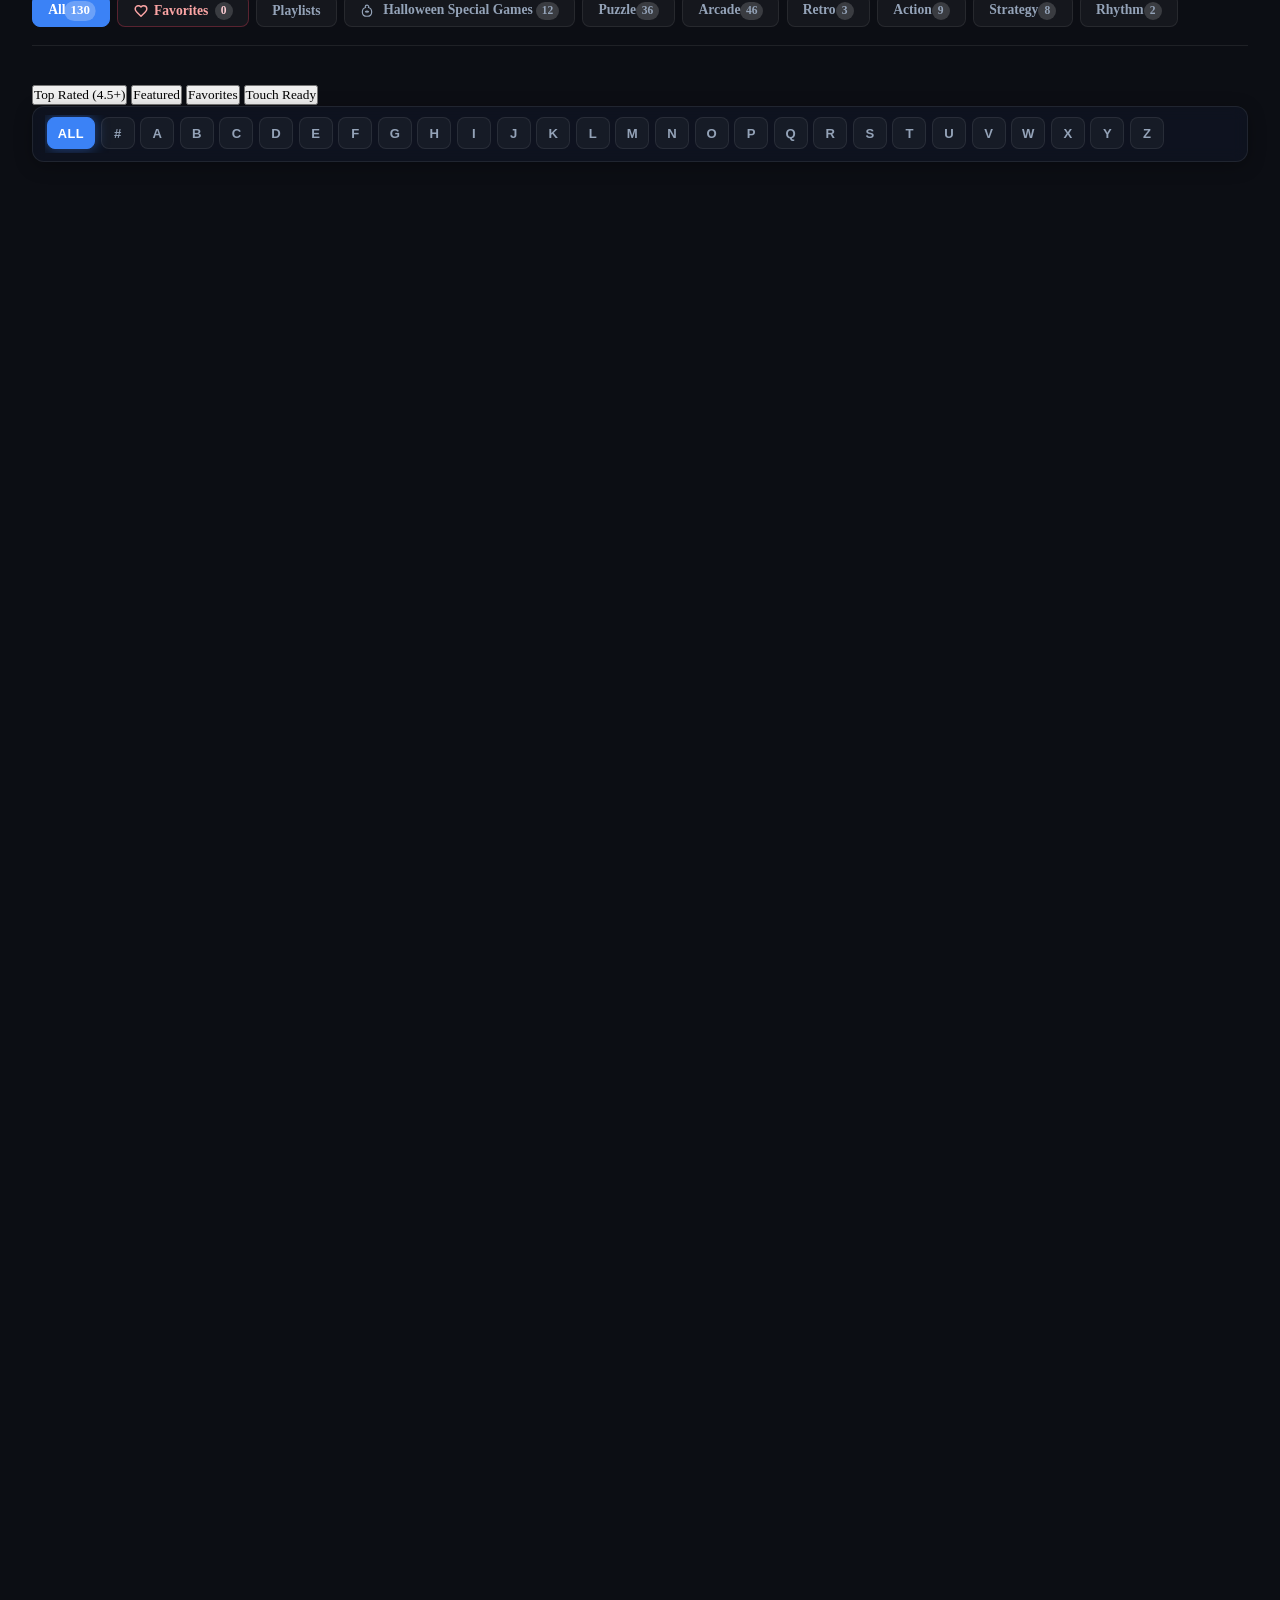
==== commit 431d64f8: "Merge 2baf3cbc566a6f497ed16205e45f00b6524850b5 into 9bf27ac7d16bf9e1dad0ad389557924b13534180" ====
--- a/index.html
+++ b/index.html
@@ -61,7 +61,7 @@
   <link rel="stylesheet" href="assets/css/card-flip-manual.css">
   <link rel="stylesheet" href="assets/css/isometric-arcade-room.css">
   <link rel="stylesheet" href="assets/css/pages.css">
-  <link rel="stylesheet" href="assets/css/search-autocomplete.css">
+  <link rel="stylesheet" href="assets/css/difficulty-filter.css">
   <link rel="stylesheet" href="assets/css/daily-challenge.css">
   <link rel="stylesheet" href="assets/css/recently-played.css">
   <link rel="stylesheet" href="assets/css/keyboard-shortcuts.css">
@@ -705,11 +705,11 @@
   <script src="assets/js/arcade-ticket-dispenser.js"></script>
   <script src="assets/js/isometric-arcade-room.js"></script>
   <script src="assets/js/virtual-grid.js"></script>
+  <script src="assets/js/difficulty-filter.js"></script>
   <script src="assets/js/card-flip-manual.js"></script>
   <script src="assets/js/rating-histogram.js"></script>
   <script src="assets/js/snapshot-studio.js"></script>
   <script src="assets/js/app.js"></script>
-  <script src="assets/js/search-autocomplete.js"></script>
   <script src="assets/js/halloween.js"></script>
   <script src="assets/js/daily-challenge.js"></script>
   <script src="assets/js/recently-played.js"></script>
--- a/assets/css/difficulty-filter.css
+++ b/assets/css/difficulty-filter.css
@@ -0,0 +1,123 @@
+/* ArcadeVerse - Game Difficulty Rating Filter with Active Tag Pills & Counts (#1506) */
+
+.difficulty-filter-bar {
+  display: flex;
+  flex-wrap: wrap;
+  align-items: center;
+  gap: 8px;
+  padding: 10px 0 4px;
+  width: 100%;
+}
+
+.difficulty-filter-label {
+  display: inline-flex;
+  align-items: center;
+  gap: 6px;
+  font-size: 0.78rem;
+  font-weight: 700;
+  text-transform: uppercase;
+  letter-spacing: 0.04em;
+  color: var(--text-muted, #94a3b8);
+  margin-right: 4px;
+}
+
+.difficulty-pills-group {
+  display: flex;
+  flex-wrap: wrap;
+  align-items: center;
+  gap: 8px;
+}
+
+.difficulty-pill {
+  display: inline-flex;
+  align-items: center;
+  gap: 6px;
+  padding: 5px 12px;
+  border-radius: 999px;
+  border: 1px solid rgba(255, 255, 255, 0.14);
+  background: rgba(15, 23, 42, 0.72);
+  color: var(--text-secondary, #cbd5e1);
+  font-size: 0.8rem;
+  font-weight: 600;
+  cursor: pointer;
+  transition: transform 0.15s ease, border-color 0.18s ease, background 0.18s ease, color 0.18s ease, box-shadow 0.18s ease;
+}
+
+.difficulty-pill:hover {
+  transform: translateY(-1px);
+  color: #f8fafc;
+}
+
+.difficulty-pill:focus-visible {
+  outline: 2px solid #22d3ee;
+  outline-offset: 2px;
+}
+
+.difficulty-count-badge {
+  display: inline-flex;
+  align-items: center;
+  justify-content: center;
+  min-width: 20px;
+  height: 18px;
+  padding: 0 6px;
+  border-radius: 999px;
+  background: rgba(255, 255, 255, 0.1);
+  font-size: 0.72rem;
+  font-weight: 700;
+}
+
+/* All Tier */
+.difficulty-pill[data-difficulty="all"].active {
+  border-color: #22d3ee;
+  background: rgba(34, 211, 238, 0.18);
+  color: #67e8f9;
+  box-shadow: 0 0 12px rgba(34, 211, 238, 0.25);
+}
+
+/* Casual: Emerald Green */
+.difficulty-pill[data-difficulty="casual"] {
+  border-color: rgba(16, 185, 129, 0.32);
+}
+.difficulty-pill[data-difficulty="casual"]:hover,
+.difficulty-pill[data-difficulty="casual"].active {
+  border-color: #10b981;
+  background: rgba(16, 185, 129, 0.2);
+  color: #6ee7b7;
+  box-shadow: 0 0 14px rgba(16, 185, 129, 0.3);
+}
+
+/* Normal: Cyber Blue */
+.difficulty-pill[data-difficulty="normal"] {
+  border-color: rgba(56, 189, 248, 0.32);
+}
+.difficulty-pill[data-difficulty="normal"]:hover,
+.difficulty-pill[data-difficulty="normal"].active {
+  border-color: #38bdf8;
+  background: rgba(56, 189, 248, 0.2);
+  color: #bae6fd;
+  box-shadow: 0 0 14px rgba(56, 189, 248, 0.3);
+}
+
+/* Hard: Amber Orange */
+.difficulty-pill[data-difficulty="hard"] {
+  border-color: rgba(245, 158, 11, 0.35);
+}
+.difficulty-pill[data-difficulty="hard"]:hover,
+.difficulty-pill[data-difficulty="hard"].active {
+  border-color: #f59e0b;
+  background: rgba(245, 158, 11, 0.2);
+  color: #fde68a;
+  box-shadow: 0 0 14px rgba(245, 158, 11, 0.3);
+}
+
+/* Insane: Crimson Red */
+.difficulty-pill[data-difficulty="insane"] {
+  border-color: rgba(244, 63, 94, 0.35);
+}
+.difficulty-pill[data-difficulty="insane"]:hover,
+.difficulty-pill[data-difficulty="insane"].active {
+  border-color: #f43f5e;
+  background: rgba(244, 63, 94, 0.22);
+  color: #fecdd3;
+  box-shadow: 0 0 14px rgba(244, 63, 94, 0.35);
+}
--- a/assets/css/recently-played.css
+++ b/assets/css/recently-played.css
@@ -0,0 +1,183 @@
+/**
+ * ArcadeVerse - Recently Played Games Quick Bar in Catalog Header (#1504)
+ * Horizontal pill strip displaying last 5 launched games with one-click play and clear option.
+ */
+
+.recently-played-section {
+  max-width: 1240px;
+  margin: 0 auto 1.25rem auto;
+  padding: 0 1.5rem;
+}
+
+.recently-played-container {
+  background: var(--bg-card, rgba(15, 23, 42, 0.78));
+  backdrop-filter: blur(14px);
+  -webkit-backdrop-filter: blur(14px);
+  border: 1px solid var(--border-medium, rgba(255, 255, 255, 0.12));
+  border-radius: var(--radius-lg, 14px);
+  padding: 0.75rem 1.15rem;
+  box-shadow: var(--shadow-card, 0 8px 24px rgba(0, 0, 0, 0.35));
+  transition: border-color 0.25s ease;
+}
+
+.recently-played-container:hover {
+  border-color: rgba(34, 211, 238, 0.35);
+}
+
+.recently-played-header {
+  display: flex;
+  align-items: center;
+  justify-content: space-between;
+  margin-bottom: 0.65rem;
+  flex-wrap: wrap;
+  gap: 0.75rem;
+}
+
+.recent-header-left {
+  display: flex;
+  align-items: center;
+  gap: 0.55rem;
+}
+
+.recent-header-left .recent-pulse-icon {
+  display: inline-flex;
+  align-items: center;
+  justify-content: center;
+  width: 24px;
+  height: 24px;
+  border-radius: 7px;
+  background: rgba(34, 211, 238, 0.15);
+  color: #22d3ee;
+}
+
+.recently-played-title {
+  font-family: var(--font-heading, inherit);
+  font-size: 0.92rem;
+  font-weight: 700;
+  color: var(--text-primary, #f8fafc);
+  margin: 0;
+  display: flex;
+  align-items: center;
+  gap: 0.45rem;
+}
+
+.recent-badge-count {
+  font-size: 0.72rem;
+  padding: 0.1rem 0.45rem;
+  border-radius: 999px;
+  background: rgba(34, 211, 238, 0.16);
+  color: #67e8f9;
+  border: 1px solid rgba(34, 211, 238, 0.3);
+}
+
+.recent-header-actions {
+  position: relative;
+  display: flex;
+  align-items: center;
+  gap: 0.5rem;
+}
+
+.btn-clear-recent {
+  background: transparent;
+  border: 1px solid rgba(255, 255, 255, 0.14);
+  color: var(--text-muted, #94a3b8);
+  font-size: 0.75rem;
+  font-weight: 600;
+  padding: 0.3rem 0.65rem;
+  border-radius: 8px;
+  cursor: pointer;
+  display: inline-flex;
+  align-items: center;
+  gap: 0.35rem;
+  transition: all 0.2s ease;
+}
+
+.btn-clear-recent:hover,
+.btn-clear-recent.is-confirming {
+  background: rgba(244, 63, 94, 0.15);
+  color: #fda4af;
+  border-color: rgba(244, 63, 94, 0.45);
+}
+
+.recent-clear-tooltip {
+  position: absolute;
+  right: 0;
+  bottom: calc(100% + 6px);
+  padding: 4px 10px;
+  border-radius: 6px;
+  background: #0f172a;
+  border: 1px solid rgba(244, 63, 94, 0.45);
+  color: #fecdd3;
+  font-size: 0.72rem;
+  font-weight: 600;
+  white-space: nowrap;
+  pointer-events: none;
+  box-shadow: 0 8px 20px rgba(0, 0, 0, 0.45);
+}
+
+/* Horizontal Pill Bar */
+.recently-played-pill-bar {
+  display: flex;
+  flex-wrap: nowrap;
+  align-items: center;
+  gap: 0.65rem;
+  overflow-x: auto;
+  padding-bottom: 2px;
+  scrollbar-width: thin;
+}
+
+.recent-pill-btn {
+  display: inline-flex;
+  align-items: center;
+  gap: 0.55rem;
+  padding: 0.42rem 0.85rem 0.42rem 0.55rem;
+  border-radius: 999px;
+  border: 1px solid rgba(255, 255, 255, 0.14);
+  background: rgba(30, 41, 59, 0.78);
+  color: var(--text-primary, #f8fafc);
+  font-size: 0.82rem;
+  font-weight: 600;
+  cursor: pointer;
+  white-space: nowrap;
+  flex-shrink: 0;
+  transition: transform 0.15s ease, border-color 0.18s ease, background 0.18s ease, box-shadow 0.18s ease;
+}
+
+.recent-pill-btn:hover {
+  transform: translateY(-1px);
+  border-color: #22d3ee;
+  background: rgba(8, 145, 178, 0.22);
+  box-shadow: 0 4px 14px rgba(34, 211, 238, 0.22);
+}
+
+.recent-pill-btn:focus-visible {
+  outline: 2px solid #22d3ee;
+  outline-offset: 2px;
+}
+
+.recent-pill-thumb {
+  display: inline-flex;
+  align-items: center;
+  justify-content: center;
+  width: 22px;
+  height: 22px;
+  border-radius: 50%;
+  background: rgba(34, 211, 238, 0.18);
+  color: #67e8f9;
+  font-size: 0.7rem;
+  font-weight: 800;
+  flex-shrink: 0;
+}
+
+.recent-pill-title {
+  max-width: 170px;
+  overflow: hidden;
+  text-overflow: ellipsis;
+}
+
+.recent-pill-play-icon {
+  display: inline-flex;
+  align-items: center;
+  color: #22d3ee;
+  flex-shrink: 0;
+}
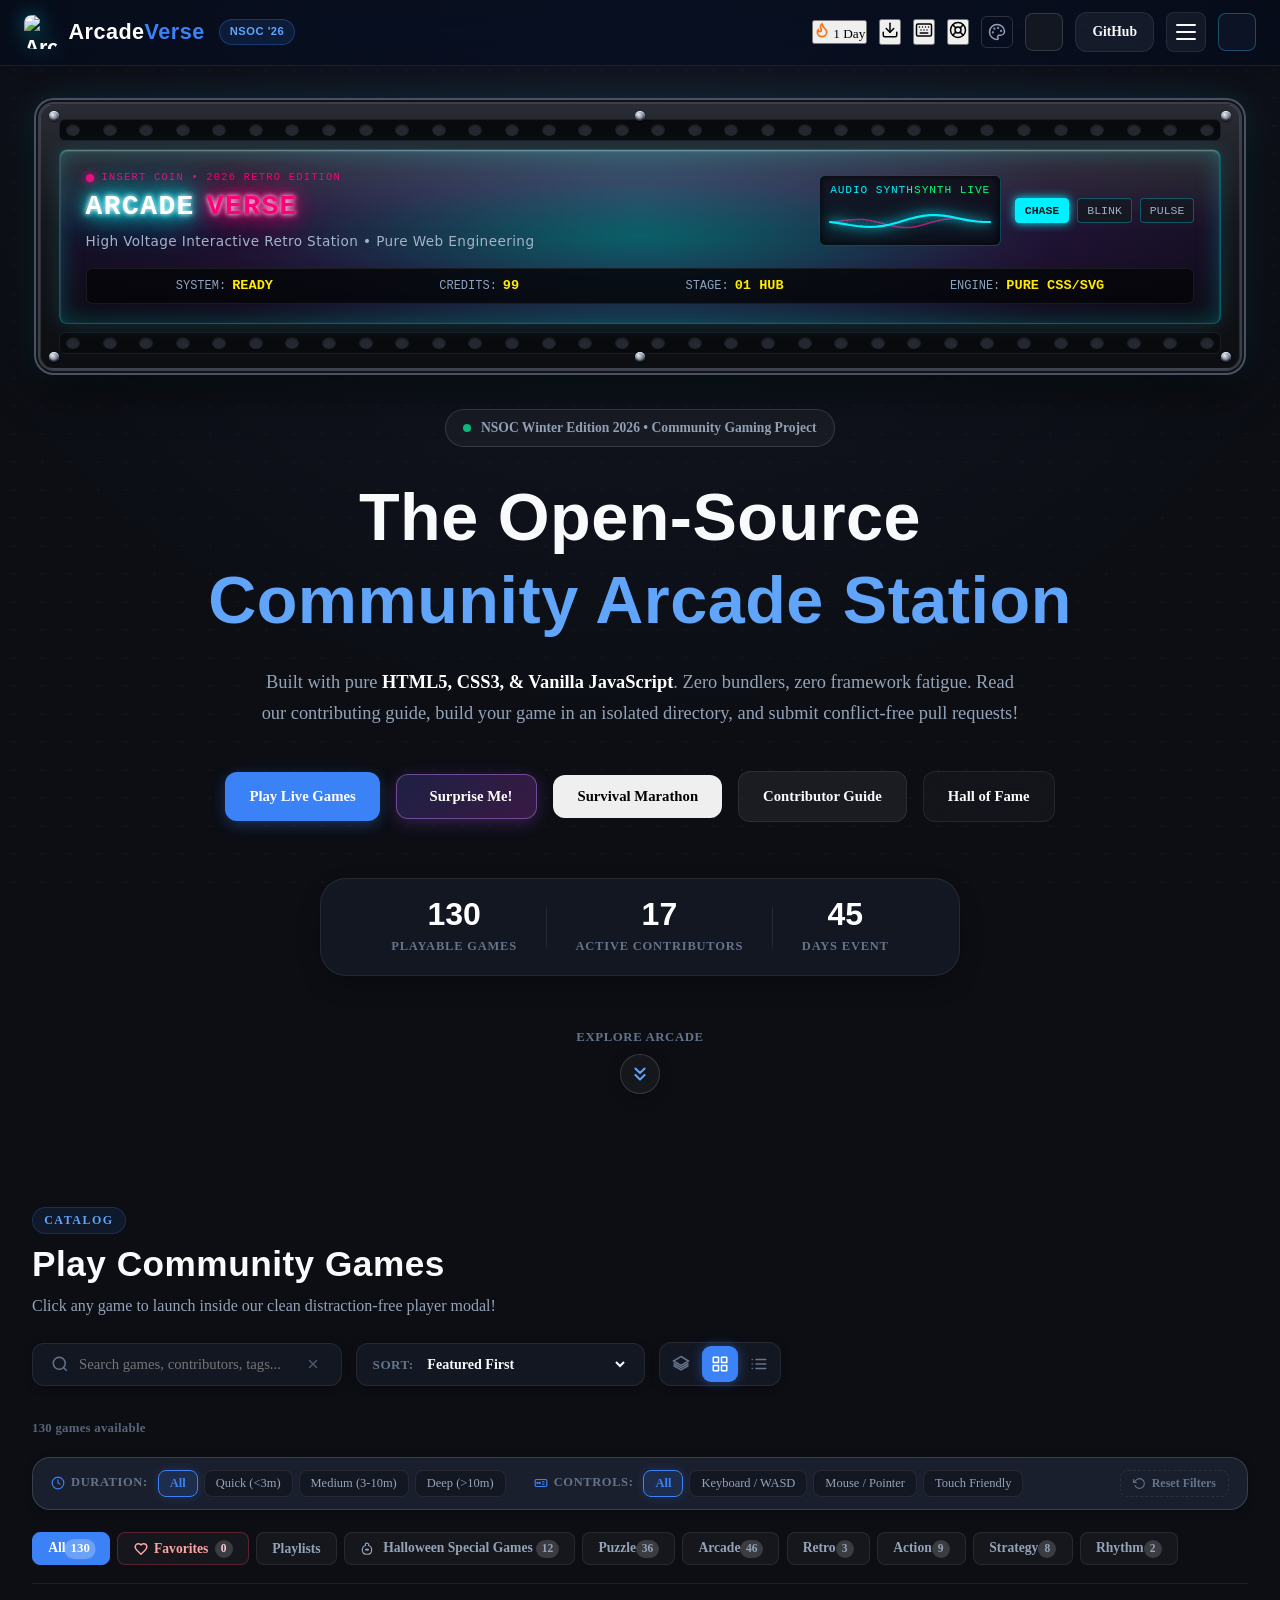
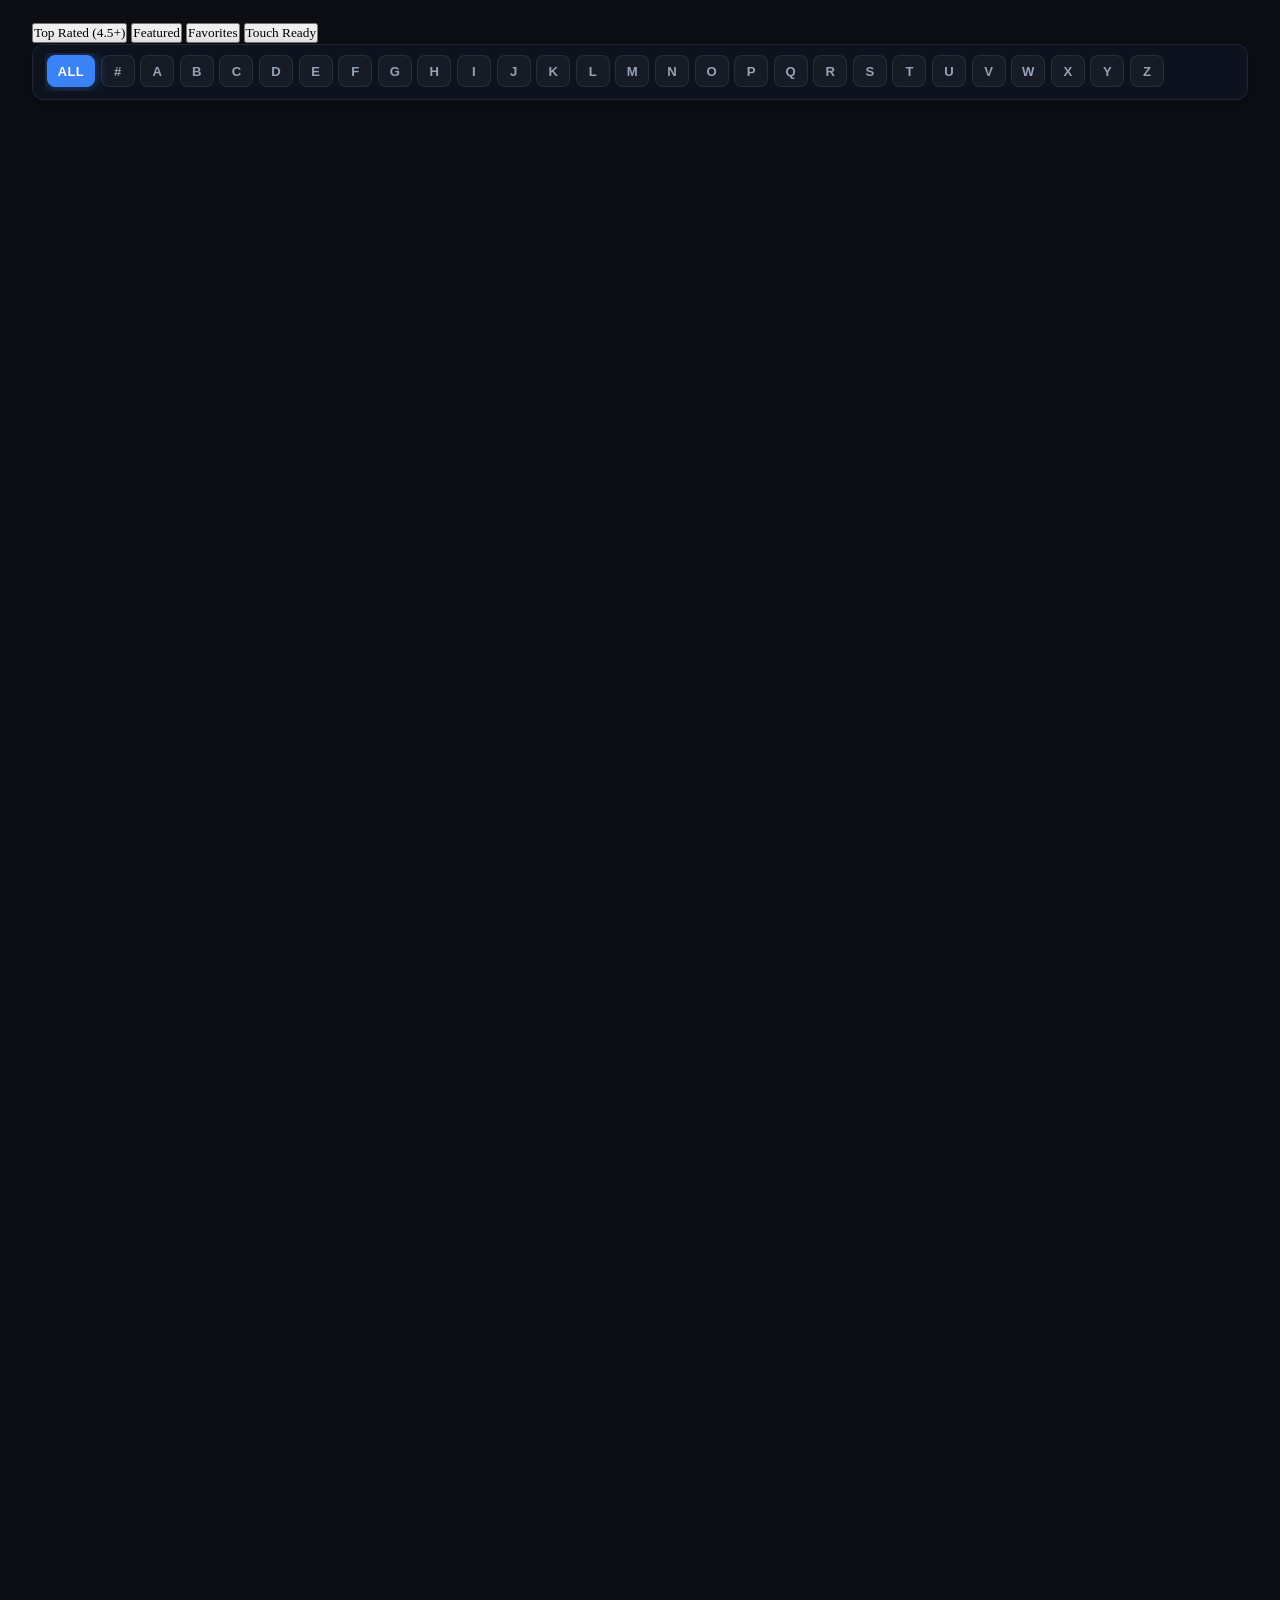
==== commit a9ce2a87: "Merge b3c1c269fc721f1f5a3a42555e7c51f338bb06f4 into 9bf27ac7d16bf9e1dad0ad389557924b13534180" ====
--- a/index.html
+++ b/index.html
@@ -61,7 +61,7 @@
   <link rel="stylesheet" href="assets/css/card-flip-manual.css">
   <link rel="stylesheet" href="assets/css/isometric-arcade-room.css">
   <link rel="stylesheet" href="assets/css/pages.css">
-  <link rel="stylesheet" href="assets/css/difficulty-filter.css">
+  <link rel="stylesheet" href="assets/css/modal-fullscreen.css">
   <link rel="stylesheet" href="assets/css/daily-challenge.css">
   <link rel="stylesheet" href="assets/css/recently-played.css">
   <link rel="stylesheet" href="assets/css/keyboard-shortcuts.css">
@@ -705,11 +705,11 @@
   <script src="assets/js/arcade-ticket-dispenser.js"></script>
   <script src="assets/js/isometric-arcade-room.js"></script>
   <script src="assets/js/virtual-grid.js"></script>
-  <script src="assets/js/difficulty-filter.js"></script>
   <script src="assets/js/card-flip-manual.js"></script>
   <script src="assets/js/rating-histogram.js"></script>
   <script src="assets/js/snapshot-studio.js"></script>
   <script src="assets/js/app.js"></script>
+  <script src="assets/js/modal-fullscreen.js"></script>
   <script src="assets/js/halloween.js"></script>
   <script src="assets/js/daily-challenge.js"></script>
   <script src="assets/js/recently-played.js"></script>
--- a/assets/css/modal-fullscreen.css
+++ b/assets/css/modal-fullscreen.css
@@ -0,0 +1,98 @@
+/* ArcadeVerse - Fullscreen Toggle Button & Animated Expand-Compress Icon (#1505) */
+
+body.modal-fullscreen-active {
+  overflow: hidden !important;
+}
+
+.game-modal.fullscreen-mode .modal-window,
+.modal-window.fullscreen,
+.modal-window.is-css-fullscreen {
+  position: fixed !important;
+  inset: 0 !important;
+  width: 100vw !important;
+  height: 100vh !important;
+  max-width: 100vw !important;
+  max-height: 100vh !important;
+  margin: 0 !important;
+  border-radius: 0 !important;
+  display: flex !important;
+  flex-direction: column !important;
+  z-index: 10080 !important;
+}
+
+.game-modal.fullscreen-mode .game-modal-body,
+.modal-window.fullscreen .game-modal-body,
+.modal-window.is-css-fullscreen .game-modal-body {
+  flex: 1 1 auto !important;
+  width: 100% !important;
+  height: 100% !important;
+  display: flex !important;
+  align-items: center !important;
+  justify-content: center !important;
+  overflow: hidden !important;
+  background: #020617 !important;
+}
+
+.game-modal.fullscreen-mode #game-iframe,
+.modal-window.fullscreen #game-iframe,
+.modal-window.is-css-fullscreen #game-iframe {
+  width: 100% !important;
+  height: 100% !important;
+  max-width: 100% !important;
+  max-height: 100% !important;
+  object-fit: contain;
+}
+
+/* Interactive Animated Expand <-> Compress SVG Icon */
+#fullscreen-btn .fs-anim-icon {
+  display: block;
+  overflow: visible;
+  transition: transform 240ms cubic-bezier(0.22, 1, 0.36, 1);
+}
+
+#fullscreen-btn .fs-expand-paths,
+#fullscreen-btn .fs-compress-paths {
+  transform-origin: center;
+  transition: transform 240ms cubic-bezier(0.22, 1, 0.36, 1), opacity 180ms ease;
+}
+
+/* Default (Windowed): Expand arrows visible */
+#fullscreen-btn .fs-expand-paths {
+  opacity: 1;
+  transform: scale(1);
+}
+
+#fullscreen-btn .fs-compress-paths {
+  opacity: 0;
+  transform: scale(0.65);
+}
+
+#fullscreen-btn:hover .fs-expand-paths {
+  transform: scale(1.1);
+}
+
+/* Fullscreen Active: Compress arrows visible */
+#fullscreen-btn.is-fullscreen .fs-expand-paths,
+#fullscreen-btn[aria-pressed="true"] .fs-expand-paths {
+  opacity: 0;
+  transform: scale(1.3);
+}
+
+#fullscreen-btn.is-fullscreen .fs-compress-paths,
+#fullscreen-btn[aria-pressed="true"] .fs-compress-paths {
+  opacity: 1;
+  transform: scale(1);
+}
+
+#fullscreen-btn.is-fullscreen:hover .fs-compress-paths,
+#fullscreen-btn[aria-pressed="true"]:hover .fs-compress-paths {
+  transform: scale(0.9);
+}
+
+@media (prefers-reduced-motion: reduce) {
+  #fullscreen-btn .fs-anim-icon,
+  #fullscreen-btn .fs-expand-paths,
+  #fullscreen-btn .fs-compress-paths {
+    transition: none !important;
+  }
+}
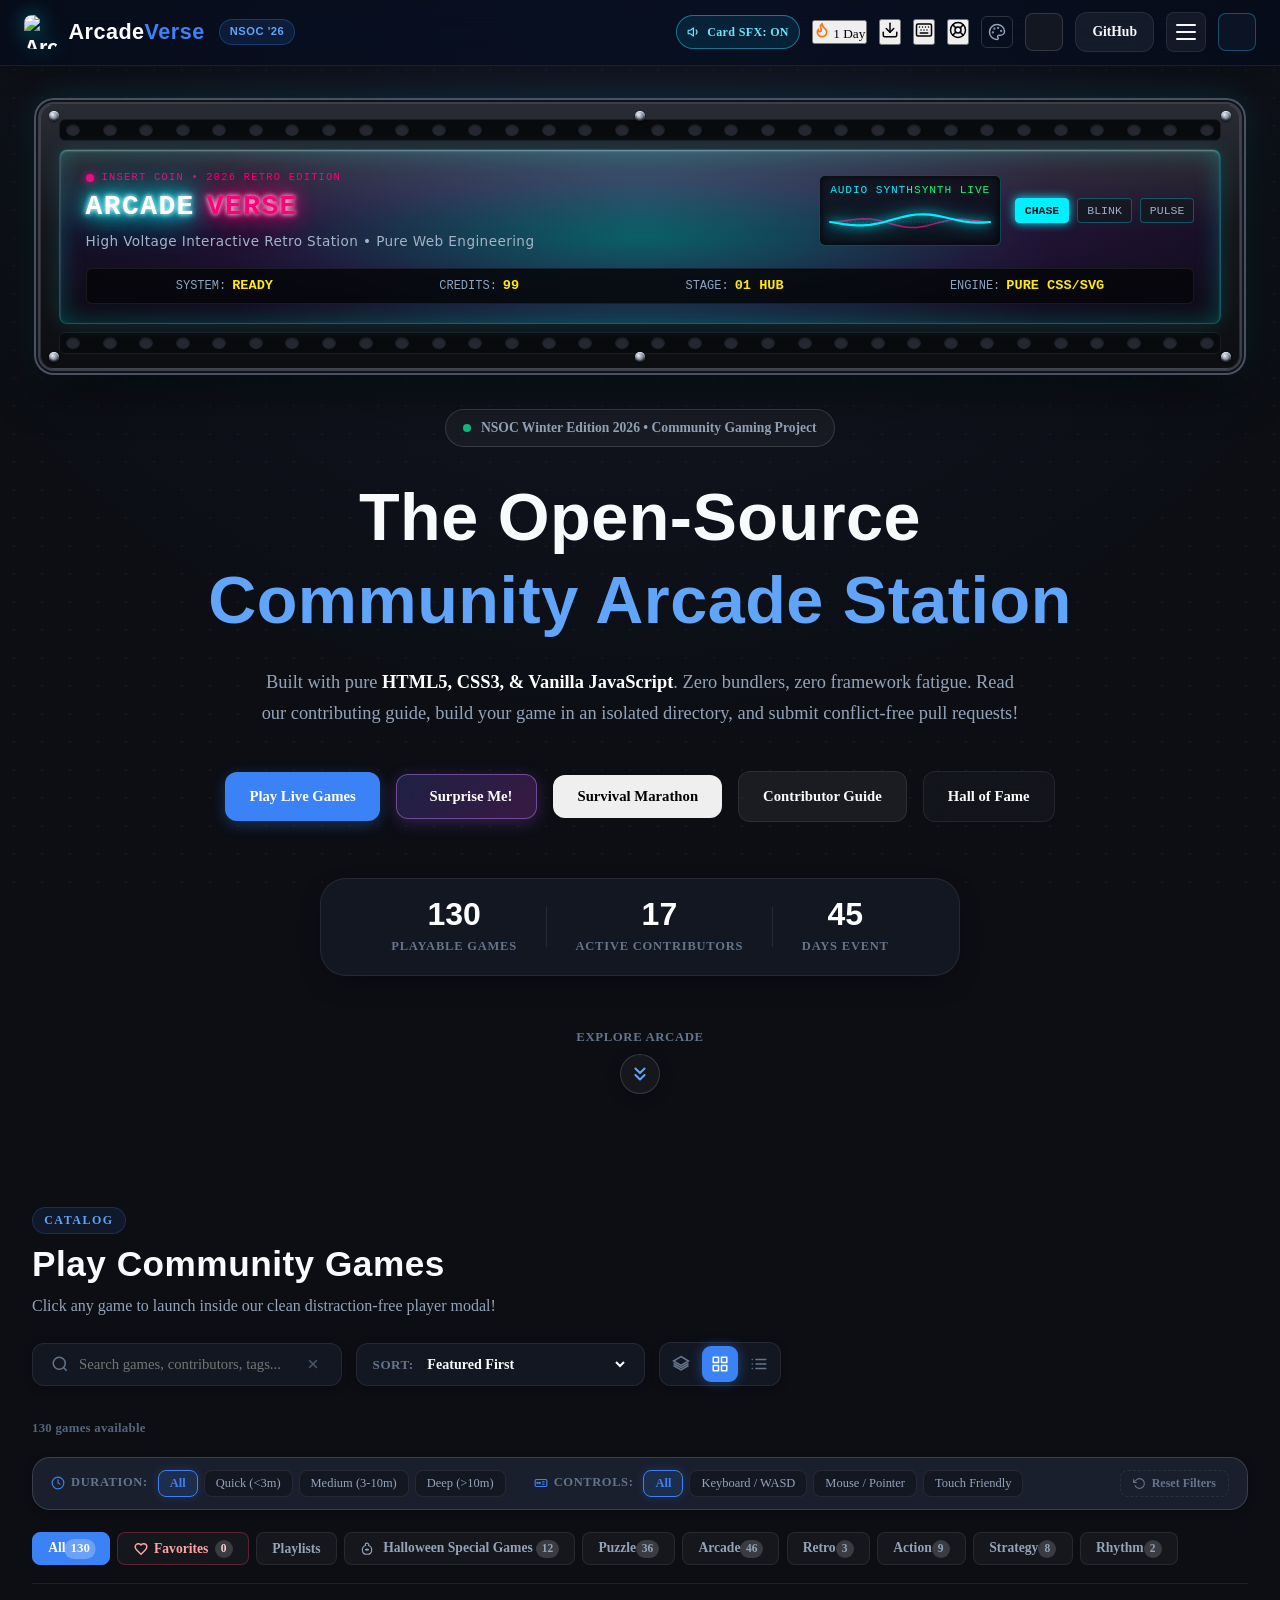
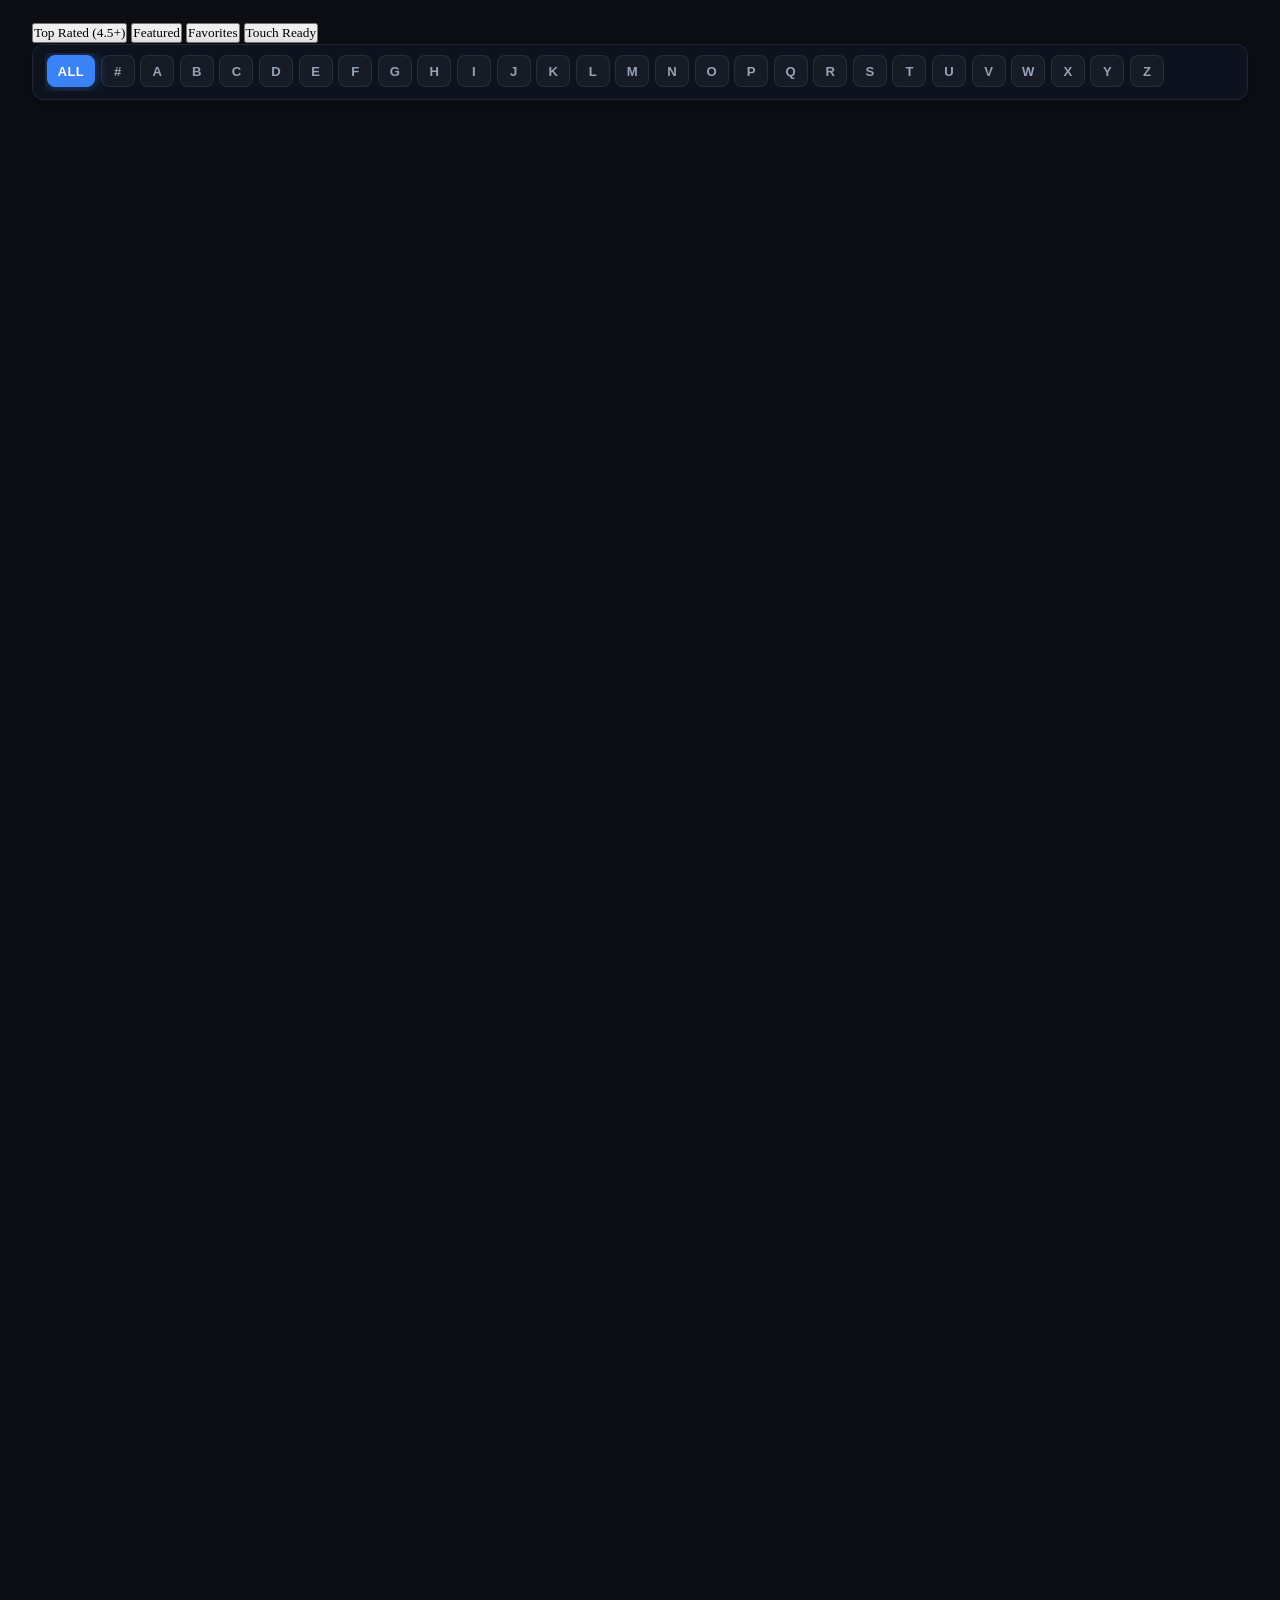
==== commit 272f218d: "Merge 2c6cc2fa5dc6d9b2027b0a757fec625ce2605d2c into 9bf27ac7d16bf9e1dad0ad389557924b13534180" ====
--- a/index.html
+++ b/index.html
@@ -61,7 +61,6 @@
   <link rel="stylesheet" href="assets/css/card-flip-manual.css">
   <link rel="stylesheet" href="assets/css/isometric-arcade-room.css">
   <link rel="stylesheet" href="assets/css/pages.css">
-  <link rel="stylesheet" href="assets/css/modal-fullscreen.css">
   <link rel="stylesheet" href="assets/css/daily-challenge.css">
   <link rel="stylesheet" href="assets/css/recently-played.css">
   <link rel="stylesheet" href="assets/css/keyboard-shortcuts.css">
@@ -71,6 +70,7 @@
   <link rel="stylesheet" href="assets/css/mobile-dock.css">
   <link rel="stylesheet" href="assets/css/trophy-card.css">
   <link rel="stylesheet" href="assets/css/sound-engine.css">
+  <link rel="stylesheet" href="assets/css/card-hover-sound.css">
   <link rel="stylesheet" href="assets/css/game-ratings.css">
   <link rel="stylesheet" href="assets/css/theme-studio.css">
   <link rel="stylesheet" href="assets/css/theme-solarized-cyber.css">
@@ -709,7 +709,6 @@
   <script src="assets/js/rating-histogram.js"></script>
   <script src="assets/js/snapshot-studio.js"></script>
   <script src="assets/js/app.js"></script>
-  <script src="assets/js/modal-fullscreen.js"></script>
   <script src="assets/js/halloween.js"></script>
   <script src="assets/js/daily-challenge.js"></script>
   <script src="assets/js/recently-played.js"></script>
@@ -723,6 +722,7 @@
   <script src="assets/js/ambient-arcade-hall.js"></script>
   <script src="assets/js/trophy-card.js"></script>
   <script src="assets/js/sound-engine.js"></script>
+  <script src="assets/js/card-hover-sound.js"></script>
   <script src="assets/js/game-ratings.js"></script>
   <script src="assets/js/playlist-manager.js"></script>
   <script src="assets/js/report-bug-helper.js"></script>
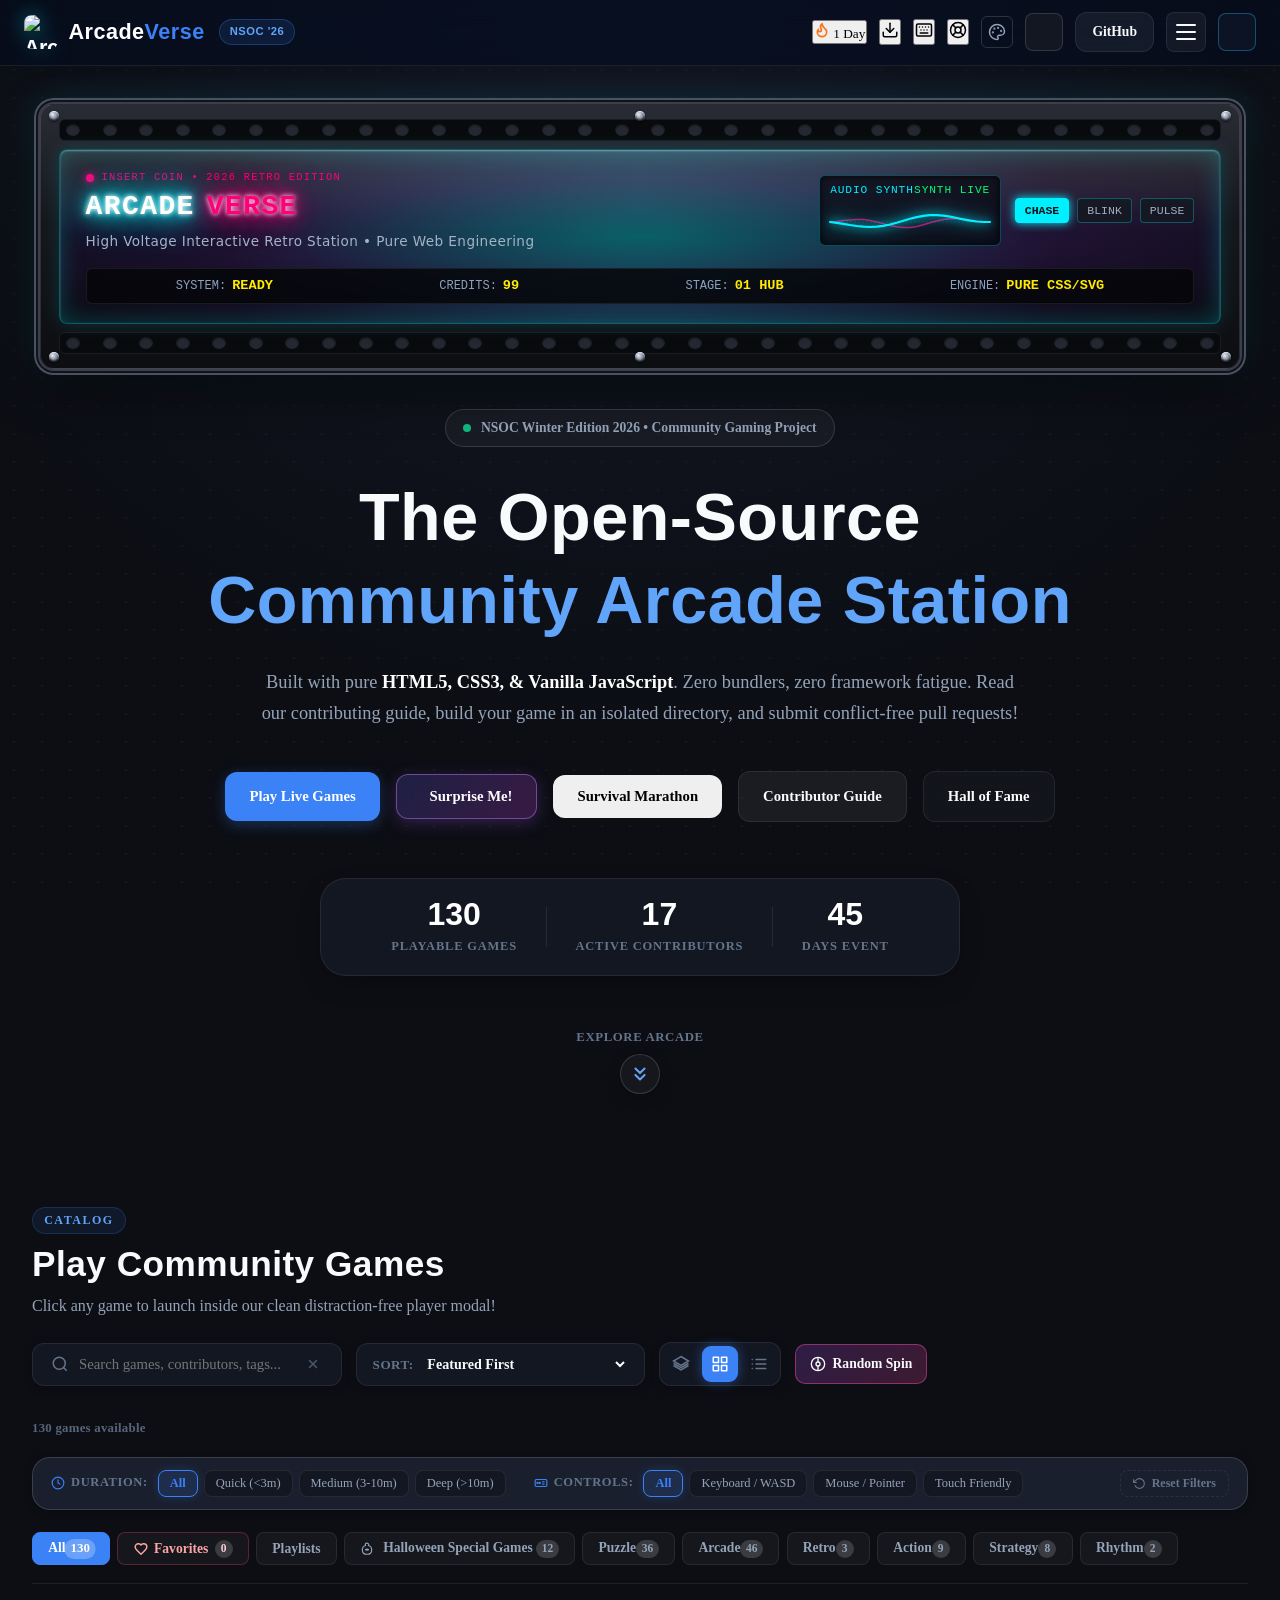
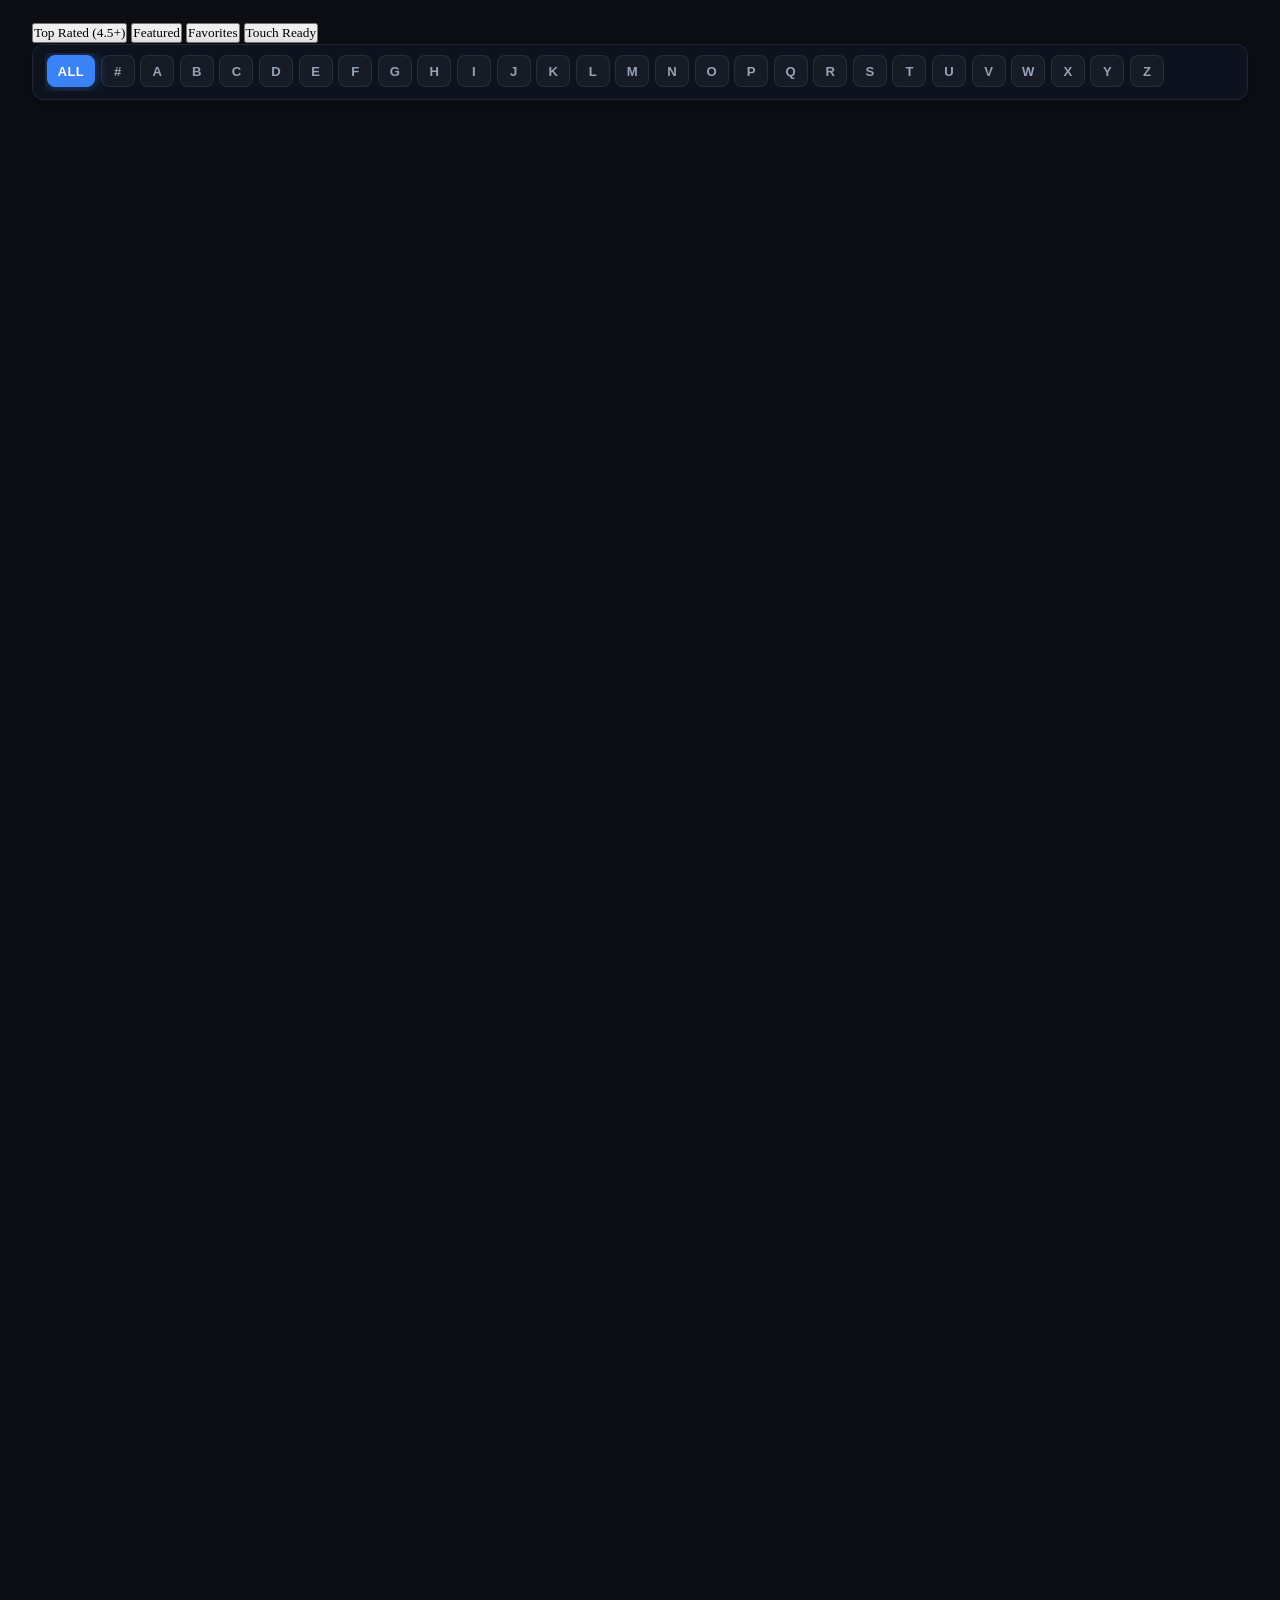
==== commit 89033f67: "Merge 934de59b94e6484f0e8bed3e32bce181cf9e479f into 9bf27ac7d16bf9e1dad0ad389557924b13534180" ====
--- a/index.html
+++ b/index.html
@@ -61,6 +61,7 @@
   <link rel="stylesheet" href="assets/css/card-flip-manual.css">
   <link rel="stylesheet" href="assets/css/isometric-arcade-room.css">
   <link rel="stylesheet" href="assets/css/pages.css">
+  <link rel="stylesheet" href="assets/css/roulette-picker.css">
   <link rel="stylesheet" href="assets/css/daily-challenge.css">
   <link rel="stylesheet" href="assets/css/recently-played.css">
   <link rel="stylesheet" href="assets/css/keyboard-shortcuts.css">
@@ -70,7 +71,6 @@
   <link rel="stylesheet" href="assets/css/mobile-dock.css">
   <link rel="stylesheet" href="assets/css/trophy-card.css">
   <link rel="stylesheet" href="assets/css/sound-engine.css">
-  <link rel="stylesheet" href="assets/css/card-hover-sound.css">
   <link rel="stylesheet" href="assets/css/game-ratings.css">
   <link rel="stylesheet" href="assets/css/theme-studio.css">
   <link rel="stylesheet" href="assets/css/theme-solarized-cyber.css">
@@ -709,6 +709,7 @@
   <script src="assets/js/rating-histogram.js"></script>
   <script src="assets/js/snapshot-studio.js"></script>
   <script src="assets/js/app.js"></script>
+  <script src="assets/js/roulette-picker.js"></script>
   <script src="assets/js/halloween.js"></script>
   <script src="assets/js/daily-challenge.js"></script>
   <script src="assets/js/recently-played.js"></script>
@@ -722,7 +723,6 @@
   <script src="assets/js/ambient-arcade-hall.js"></script>
   <script src="assets/js/trophy-card.js"></script>
   <script src="assets/js/sound-engine.js"></script>
-  <script src="assets/js/card-hover-sound.js"></script>
   <script src="assets/js/game-ratings.js"></script>
   <script src="assets/js/playlist-manager.js"></script>
   <script src="assets/js/report-bug-helper.js"></script>
--- a/assets/css/roulette-picker.css
+++ b/assets/css/roulette-picker.css
@@ -0,0 +1,237 @@
+/* ArcadeVerse - Random Game Roulette Wheel Picker Modal (#1502) */
+
+.btn-roulette-wheel-trigger {
+  display: inline-flex;
+  align-items: center;
+  gap: 7px;
+  height: 40px;
+  padding: 0 14px;
+  border-radius: 10px;
+  border: 1px solid rgba(236, 72, 153, 0.5);
+  background: linear-gradient(135deg, rgba(168, 85, 247, 0.22), rgba(236, 72, 153, 0.22));
+  color: #f8fafc;
+  font-size: 0.85rem;
+  font-weight: 700;
+  cursor: pointer;
+  white-space: nowrap;
+  transition: transform 0.16s ease, border-color 0.18s ease, box-shadow 0.18s ease;
+}
+
+.btn-roulette-wheel-trigger:hover {
+  transform: translateY(-1px);
+  border-color: #f472b6;
+  box-shadow: 0 0 18px rgba(236, 72, 153, 0.38);
+}
+
+.btn-roulette-wheel-trigger:focus-visible {
+  outline: 2px solid #22d3ee;
+  outline-offset: 2px;
+}
+
+/* Modal Overlay */
+.roulette-modal-overlay {
+  position: fixed;
+  inset: 0;
+  z-index: 10075;
+  display: none;
+  align-items: center;
+  justify-content: center;
+  padding: 16px;
+  background: rgba(2, 6, 23, 0.86);
+  backdrop-filter: blur(8px);
+}
+
+.roulette-modal-overlay.is-open {
+  display: flex;
+}
+
+.roulette-modal-card {
+  width: 100%;
+  max-width: 540px;
+  max-height: 92vh;
+  overflow-y: auto;
+  border-radius: 18px;
+  border: 1px solid rgba(34, 211, 238, 0.35);
+  background: var(--bg-card, #0f172a);
+  color: var(--text-primary, #f8fafc);
+  box-shadow: 0 24px 64px rgba(0, 0, 0, 0.72);
+}
+
+.roulette-modal-header {
+  display: flex;
+  align-items: center;
+  justify-content: space-between;
+  gap: 12px;
+  padding: 16px 20px;
+  border-bottom: 1px solid rgba(255, 255, 255, 0.1);
+}
+
+.roulette-modal-title-wrap {
+  display: flex;
+  align-items: center;
+  gap: 10px;
+}
+
+.roulette-modal-title-wrap svg {
+  color: #f472b6;
+  flex-shrink: 0;
+}
+
+.roulette-modal-title {
+  margin: 0;
+  font-size: 1.08rem;
+  font-weight: 700;
+}
+
+.roulette-modal-close {
+  display: inline-flex;
+  align-items: center;
+  justify-content: center;
+  width: 32px;
+  height: 32px;
+  border-radius: 8px;
+  border: 1px solid rgba(255, 255, 255, 0.14);
+  background: transparent;
+  color: #f8fafc;
+  cursor: pointer;
+}
+
+.roulette-modal-close:hover {
+  border-color: #f43f5e;
+  color: #f43f5e;
+}
+
+.roulette-modal-body {
+  padding: 20px;
+  display: flex;
+  flex-direction: column;
+  align-items: center;
+  gap: 16px;
+}
+
+.roulette-wheel-stage {
+  position: relative;
+  width: 310px;
+  height: 310px;
+  display: flex;
+  align-items: center;
+  justify-content: center;
+  border-radius: 50%;
+  transition: box-shadow 0.35s ease;
+}
+
+.roulette-wheel-stage.is-winner-celebrating {
+  box-shadow: 0 0 36px rgba(34, 211, 238, 0.65), 0 0 64px rgba(236, 72, 153, 0.45);
+}
+
+.roulette-pointer-arrow {
+  position: absolute;
+  top: -10px;
+  left: 50%;
+  transform: translateX(-50%);
+  z-index: 5;
+  width: 0;
+  height: 0;
+  border-left: 12px solid transparent;
+  border-right: 12px solid transparent;
+  border-top: 22px solid #22d3ee;
+  filter: drop-shadow(0 0 8px rgba(34, 211, 238, 0.85));
+}
+
+.roulette-canvas {
+  width: 300px;
+  height: 300px;
+  border-radius: 50%;
+  border: 3px solid rgba(255, 255, 255, 0.2);
+}
+
+.roulette-winner-card {
+  width: 100%;
+  padding: 14px 16px;
+  border-radius: 12px;
+  border: 1px solid rgba(34, 211, 238, 0.35);
+  background: rgba(2, 6, 23, 0.68);
+  display: flex;
+  flex-direction: column;
+  gap: 8px;
+  text-align: center;
+}
+
+.roulette-winner-badge {
+  align-self: center;
+  font-size: 0.72rem;
+  font-weight: 700;
+  text-transform: uppercase;
+  letter-spacing: 0.05em;
+  padding: 2px 10px;
+  border-radius: 999px;
+  background: rgba(34, 211, 238, 0.16);
+  color: #67e8f9;
+}
+
+.roulette-winner-title {
+  margin: 0;
+  font-size: 1.05rem;
+  font-weight: 800;
+  color: #f8fafc;
+}
+
+.roulette-winner-desc {
+  margin: 0;
+  font-size: 0.82rem;
+  color: #94a3b8;
+  line-height: 1.4;
+}
+
+.roulette-actions-row {
+  display: flex;
+  flex-wrap: wrap;
+  justify-content: center;
+  gap: 10px;
+  width: 100%;
+}
+
+.roulette-btn {
+  display: inline-flex;
+  align-items: center;
+  justify-content: center;
+  gap: 8px;
+  height: 40px;
+  padding: 0 18px;
+  border-radius: 10px;
+  border: 1px solid rgba(255, 255, 255, 0.16);
+  background: rgba(30, 41, 59, 0.88);
+  color: #f8fafc;
+  font-size: 0.88rem;
+  font-weight: 700;
+  cursor: pointer;
+  transition: transform 0.15s ease, border-color 0.15s ease;
+}
+
+.roulette-btn:hover:not(:disabled) {
+  transform: translateY(-1px);
+  border-color: #22d3ee;
+}
+
+.roulette-btn:disabled {
+  opacity: 0.5;
+  cursor: not-allowed;
+}
+
+.roulette-btn-play {
+  background: linear-gradient(135deg, #0891b2, #10b981);
+  border-color: #34d399;
+}
+
+.roulette-btn-spin {
+  background: linear-gradient(135deg, #7c3aed, #ec4899);
+  border-color: #f472b6;
+}
+
+@media (prefers-reduced-motion: reduce) {
+  .roulette-wheel-stage,
+  .roulette-btn,
+  .btn-roulette-wheel-trigger {
+    transition: none !important;
+  }
+}
